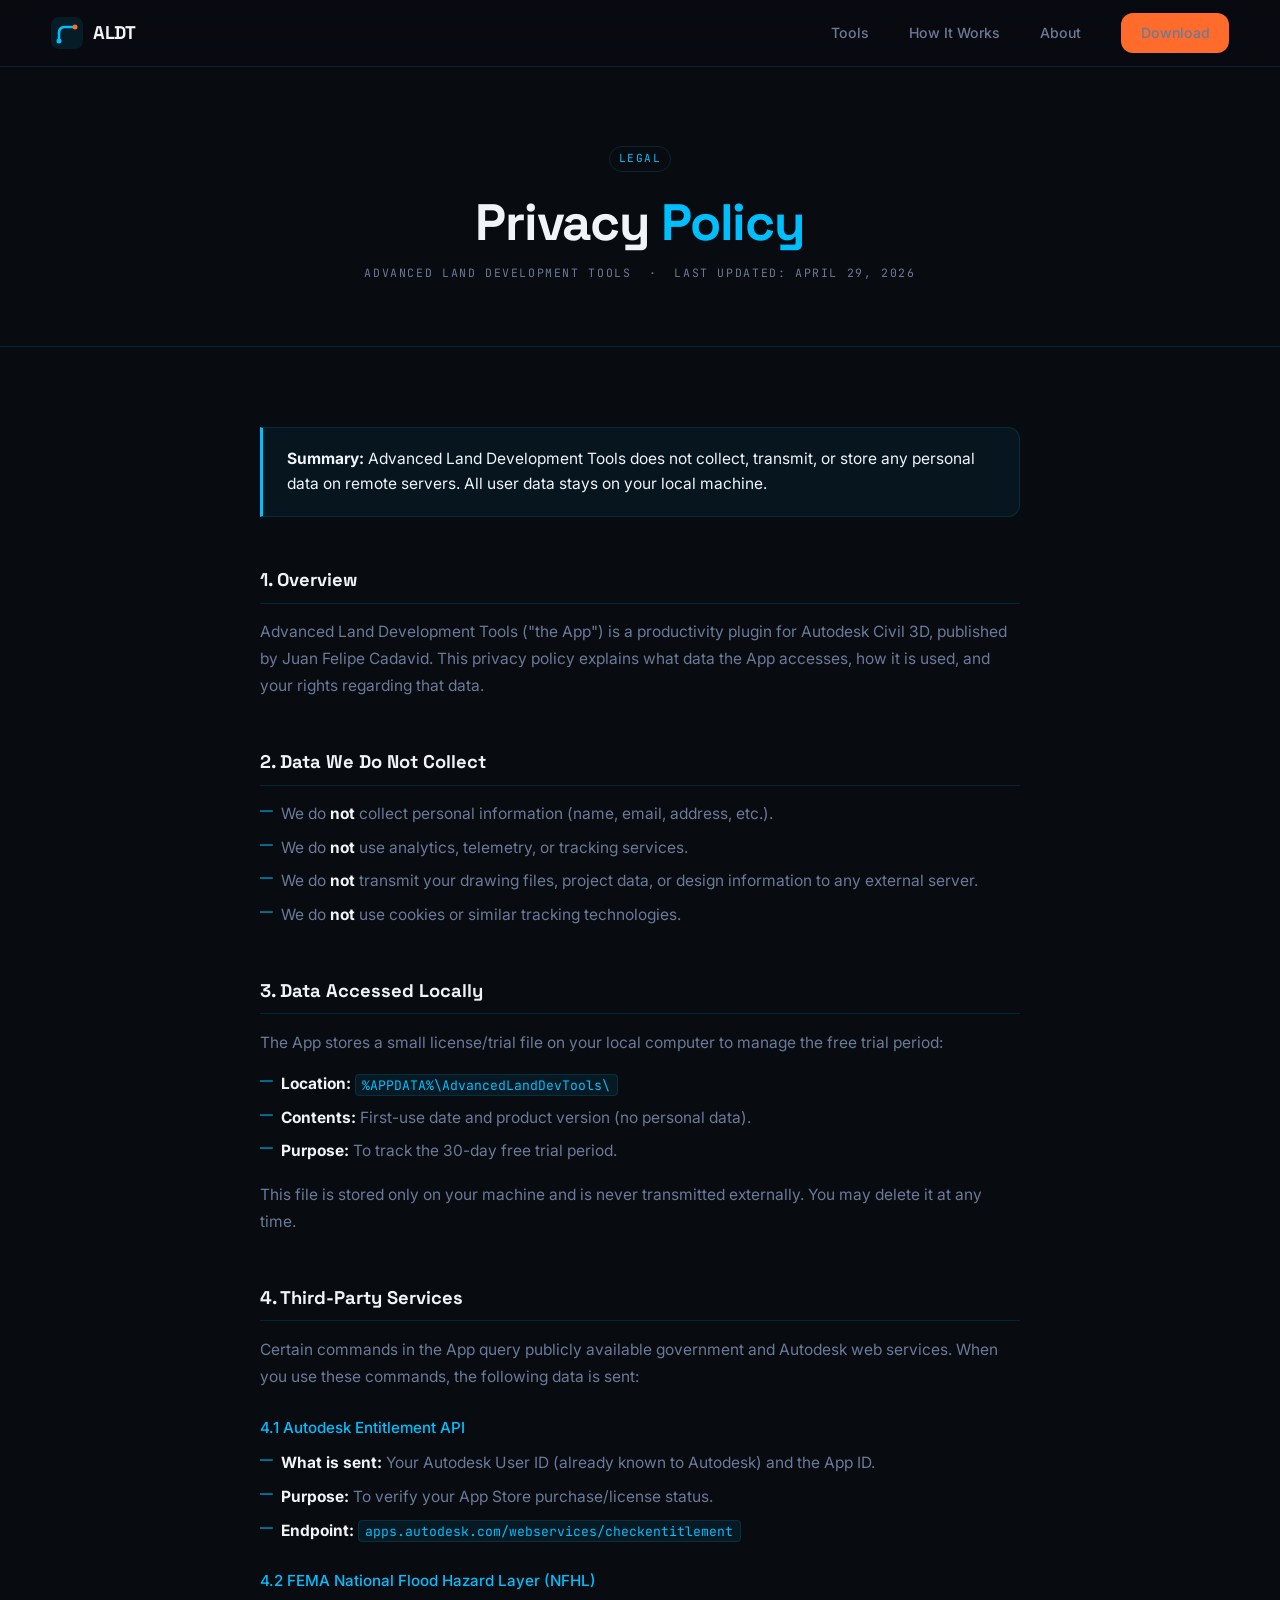
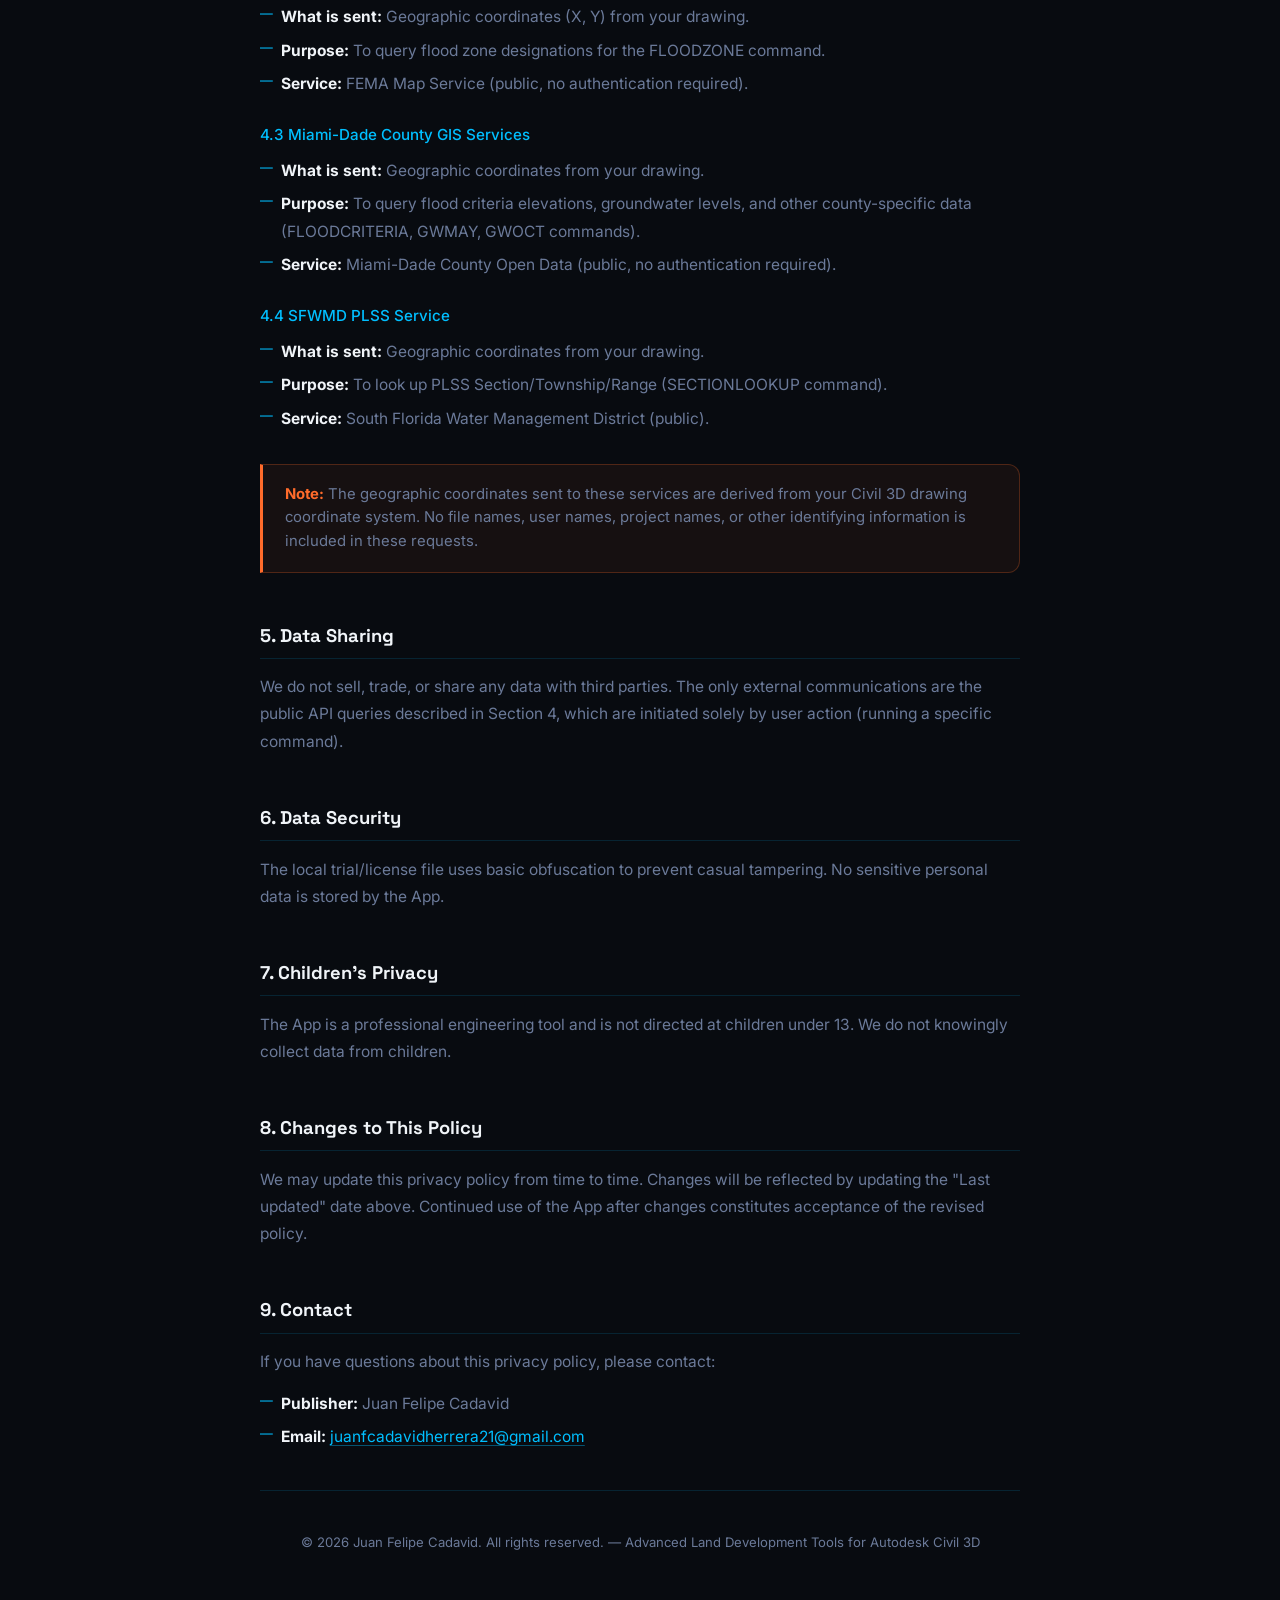
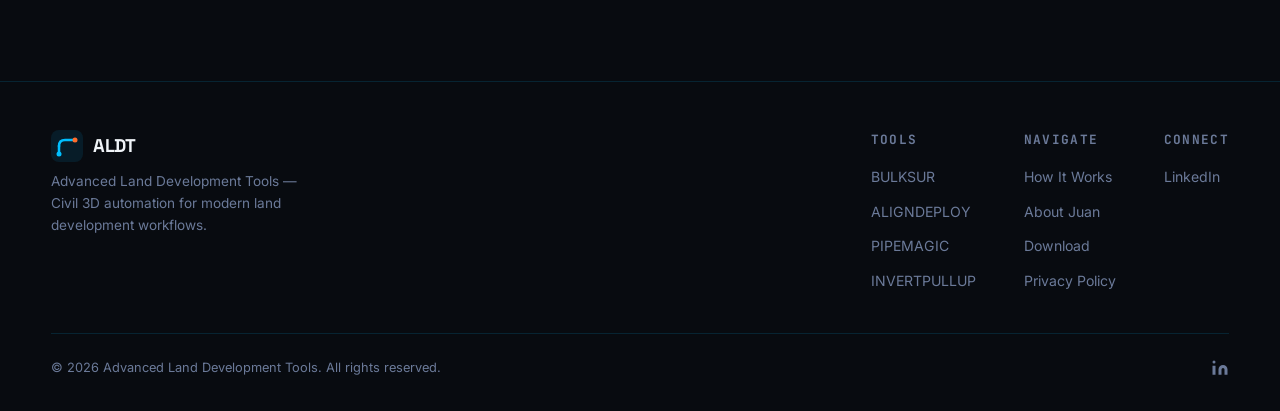
==== privacy.html @ 94cbd5d5 "Add Privacy Policy page (privacy.html) New dedicated page matching the site's dark design system: - " ====
<!DOCTYPE html>
<html lang="en">
<head>
  <meta charset="UTF-8" />
  <meta name="viewport" content="width=device-width, initial-scale=1.0" />
  <title>Privacy Policy — ALDT</title>
  <meta name="description" content="Privacy policy for Advanced Land Development Tools — a Civil 3D plugin by Juan Felipe Cadavid." />

  <!-- Fonts -->
  <link rel="preconnect" href="https://fonts.googleapis.com" />
  <link rel="preconnect" href="https://fonts.gstatic.com" crossorigin />
  <link href="https://fonts.googleapis.com/css2?family=Inter:wght@400;500&family=JetBrains+Mono:wght@400&family=Space+Grotesk:wght@400;700&display=swap" rel="stylesheet" />

  <!-- Shared styles -->
  <link rel="stylesheet" href="assets/css/style.css" />

  <style>
    /* ── Privacy page specific ── */
    .privacy-hero {
      padding: 9rem 0 4rem;
      text-align: center;
      background: var(--bg-primary);
      border-bottom: 1px solid var(--border);
    }

    .privacy-hero .tag { margin-bottom: 1.4rem; }

    .privacy-hero h1 {
      font-family: var(--font-display);
      font-size: clamp(2rem, 5vw, 3.2rem);
      font-weight: 700;
      letter-spacing: -0.025em;
      line-height: 1.1;
      margin-bottom: 0.8rem;
    }

    .privacy-hero h1 span { color: var(--accent); }

    .privacy-hero__meta {
      font-family: var(--font-mono);
      font-size: 0.72rem;
      letter-spacing: 0.14em;
      text-transform: uppercase;
      color: var(--text-muted);
      margin-top: 0.6rem;
    }

    /* Content area */
    .privacy-body {
      padding: 5rem 0 7rem;
      background: var(--bg-primary);
    }

    .privacy-content {
      max-width: 760px;
      margin: 0 auto;
    }

    /* Summary highlight box */
    .privacy-summary {
      background: rgba(0,191,255,0.06);
      border: 1px solid var(--border);
      border-left: 3px solid var(--accent);
      border-radius: 0 var(--radius) var(--radius) 0;
      padding: 1.2rem 1.5rem;
      margin-bottom: 3rem;
      font-size: 0.97rem;
      color: var(--text-primary);
    }

    .privacy-summary strong { color: var(--accent); }

    /* Section headings */
    .privacy-content h2 {
      font-family: var(--font-display);
      font-size: 1.15rem;
      font-weight: 700;
      color: var(--text-primary);
      margin-top: 3rem;
      margin-bottom: 0.9rem;
      padding-bottom: 0.5rem;
      border-bottom: 1px solid var(--border);
    }

    .privacy-content h3 {
      font-family: var(--font-body);
      font-size: 0.95rem;
      font-weight: 500;
      color: var(--accent);
      margin-top: 1.6rem;
      margin-bottom: 0.6rem;
    }

    .privacy-content p {
      color: var(--text-muted);
      font-size: 0.97rem;
      line-height: 1.75;
      margin-bottom: 0.9rem;
    }

    .privacy-content ul {
      list-style: none;
      padding: 0;
      margin-bottom: 1rem;
    }

    .privacy-content ul li {
      position: relative;
      padding-left: 1.3rem;
      color: var(--text-muted);
      font-size: 0.97rem;
      line-height: 1.75;
      margin-bottom: 0.4rem;
    }

    .privacy-content ul li::before {
      content: '—';
      position: absolute;
      left: 0;
      color: var(--accent);
      font-size: 0.8rem;
    }

    .privacy-content strong { color: var(--text-primary); }

    .privacy-content code {
      font-family: var(--font-mono);
      font-size: 0.82rem;
      background: rgba(0,191,255,0.08);
      border: 1px solid var(--border);
      color: var(--accent);
      padding: 0.12em 0.5em;
      border-radius: 4px;
    }

    .privacy-content a {
      color: var(--accent);
      text-decoration: underline;
      text-decoration-color: rgba(0,191,255,0.4);
      text-underline-offset: 3px;
    }

    .privacy-content a:hover {
      text-decoration-color: var(--accent);
    }

    /* Mid-page note box */
    .privacy-note {
      background: rgba(255,107,43,0.06);
      border: 1px solid var(--border-warm);
      border-left: 3px solid var(--accent-warm);
      border-radius: 0 var(--radius) var(--radius) 0;
      padding: 1.1rem 1.4rem;
      margin: 2rem 0;
      font-size: 0.93rem;
      color: var(--text-muted);
    }

    .privacy-note strong { color: var(--accent-warm); }

    /* Divider */
    .privacy-divider {
      border: none;
      border-top: 1px solid var(--border);
      margin: 2.5rem 0;
    }
  </style>
</head>
<body>

  <!-- ── Navigation (same as main site) ── -->
  <nav class="nav scrolled" aria-label="Main navigation">
    <div class="container nav__inner">
      <a href="index.html" class="nav__logo">
        <svg class="nav__logo-icon" viewBox="0 0 32 32" fill="none" xmlns="http://www.w3.org/2000/svg" aria-hidden="true">
          <rect width="32" height="32" rx="8" fill="rgba(0,191,255,0.1)"/>
          <path d="M8 24 L8 16 Q8 10 14 10 L24 10" stroke="#00BFFF" stroke-width="2.5" stroke-linecap="round" fill="none"/>
          <circle cx="8" cy="24" r="2.5" fill="#00BFFF"/>
          <circle cx="24" cy="10" r="2.5" fill="#FF6B2B"/>
          <circle cx="8" cy="16" r="1.5" fill="rgba(0,191,255,0.5)"/>
        </svg>
        ALDT
      </a>

      <ul class="nav__links" role="list">
        <li><a href="index.html#tools">Tools</a></li>
        <li><a href="index.html#workflow">How It Works</a></li>
        <li><a href="index.html#about">About</a></li>
        <li><a href="index.html#download" class="btn btn--warm nav__cta">Download</a></li>
      </ul>
    </div>
  </nav>

  <!-- ── Page Hero ── -->
  <div class="privacy-hero">
    <div class="container">
      <span class="tag">Legal</span>
      <h1>Privacy <span>Policy</span></h1>
      <p class="privacy-hero__meta">Advanced Land Development Tools &nbsp;·&nbsp; Last updated: April 29, 2026</p>
    </div>
  </div>

  <!-- ── Content ── -->
  <section class="privacy-body" aria-label="Privacy Policy">
    <div class="container">
      <div class="privacy-content">

        <div class="privacy-summary">
          <strong>Summary:</strong> Advanced Land Development Tools does not collect,
          transmit, or store any personal data on remote servers. All user data stays
          on your local machine.
        </div>

        <h2>1. Overview</h2>
        <p>
          Advanced Land Development Tools ("the App") is a productivity plugin for
          Autodesk Civil 3D, published by Juan Felipe Cadavid. This privacy policy
          explains what data the App accesses, how it is used, and your rights
          regarding that data.
        </p>

        <h2>2. Data We Do Not Collect</h2>
        <ul>
          <li>We do <strong>not</strong> collect personal information (name, email, address, etc.).</li>
          <li>We do <strong>not</strong> use analytics, telemetry, or tracking services.</li>
          <li>We do <strong>not</strong> transmit your drawing files, project data, or design
              information to any external server.</li>
          <li>We do <strong>not</strong> use cookies or similar tracking technologies.</li>
        </ul>

        <h2>3. Data Accessed Locally</h2>
        <p>
          The App stores a small license/trial file on your local computer to manage the
          free trial period:
        </p>
        <ul>
          <li><strong>Location:</strong> <code>%APPDATA%\AdvancedLandDevTools\</code></li>
          <li><strong>Contents:</strong> First-use date and product version (no personal data).</li>
          <li><strong>Purpose:</strong> To track the 30-day free trial period.</li>
        </ul>
        <p>
          This file is stored only on your machine and is never transmitted externally.
          You may delete it at any time.
        </p>

        <h2>4. Third-Party Services</h2>
        <p>
          Certain commands in the App query publicly available government and Autodesk
          web services. When you use these commands, the following data is sent:
        </p>

        <h3>4.1 Autodesk Entitlement API</h3>
        <ul>
          <li><strong>What is sent:</strong> Your Autodesk User ID (already known to Autodesk) and the App ID.</li>
          <li><strong>Purpose:</strong> To verify your App Store purchase/license status.</li>
          <li><strong>Endpoint:</strong> <code>apps.autodesk.com/webservices/checkentitlement</code></li>
        </ul>

        <h3>4.2 FEMA National Flood Hazard Layer (NFHL)</h3>
        <ul>
          <li><strong>What is sent:</strong> Geographic coordinates (X, Y) from your drawing.</li>
          <li><strong>Purpose:</strong> To query flood zone designations for the FLOODZONE command.</li>
          <li><strong>Service:</strong> FEMA Map Service (public, no authentication required).</li>
        </ul>

        <h3>4.3 Miami-Dade County GIS Services</h3>
        <ul>
          <li><strong>What is sent:</strong> Geographic coordinates from your drawing.</li>
          <li><strong>Purpose:</strong> To query flood criteria elevations, groundwater levels, and
              other county-specific data (FLOODCRITERIA, GWMAY, GWOCT commands).</li>
          <li><strong>Service:</strong> Miami-Dade County Open Data (public, no authentication required).</li>
        </ul>

        <h3>4.4 SFWMD PLSS Service</h3>
        <ul>
          <li><strong>What is sent:</strong> Geographic coordinates from your drawing.</li>
          <li><strong>Purpose:</strong> To look up PLSS Section/Township/Range (SECTIONLOOKUP command).</li>
          <li><strong>Service:</strong> South Florida Water Management District (public).</li>
        </ul>

        <div class="privacy-note">
          <strong>Note:</strong> The geographic coordinates sent to these services are derived
          from your Civil 3D drawing coordinate system. No file names, user names, project names,
          or other identifying information is included in these requests.
        </div>

        <h2>5. Data Sharing</h2>
        <p>
          We do not sell, trade, or share any data with third parties. The only external
          communications are the public API queries described in Section 4, which are initiated
          solely by user action (running a specific command).
        </p>

        <h2>6. Data Security</h2>
        <p>
          The local trial/license file uses basic obfuscation to prevent casual tampering.
          No sensitive personal data is stored by the App.
        </p>

        <h2>7. Children's Privacy</h2>
        <p>
          The App is a professional engineering tool and is not directed at children under 13.
          We do not knowingly collect data from children.
        </p>

        <h2>8. Changes to This Policy</h2>
        <p>
          We may update this privacy policy from time to time. Changes will be reflected by
          updating the "Last updated" date above. Continued use of the App after changes
          constitutes acceptance of the revised policy.
        </p>

        <h2>9. Contact</h2>
        <p>If you have questions about this privacy policy, please contact:</p>
        <ul>
          <li><strong>Publisher:</strong> Juan Felipe Cadavid</li>
          <li><strong>Email:</strong> <a href="mailto:juanfcadavidherrera21@gmail.com">juanfcadavidherrera21@gmail.com</a></li>
        </ul>

        <hr class="privacy-divider">
        <p style="font-size:0.82rem; text-align:center;">&copy; 2026 Juan Felipe Cadavid. All rights reserved. &mdash; Advanced Land Development Tools for Autodesk Civil 3D</p>

      </div>
    </div>
  </section>

  <!-- ── Footer (same as main site) ── -->
  <footer class="footer" aria-label="Footer">
    <div class="container">
      <div class="footer__inner">
        <div class="footer__brand">
          <a href="index.html" class="nav__logo">
            <svg class="nav__logo-icon" viewBox="0 0 32 32" fill="none" xmlns="http://www.w3.org/2000/svg" aria-hidden="true">
              <rect width="32" height="32" rx="8" fill="rgba(0,191,255,0.1)"/>
              <path d="M8 24 L8 16 Q8 10 14 10 L24 10" stroke="#00BFFF" stroke-width="2.5" stroke-linecap="round" fill="none"/>
              <circle cx="8" cy="24" r="2.5" fill="#00BFFF"/>
              <circle cx="24" cy="10" r="2.5" fill="#FF6B2B"/>
              <circle cx="8" cy="16" r="1.5" fill="rgba(0,191,255,0.5)"/>
            </svg>
            ALDT
          </a>
          <p>Advanced Land Development Tools — Civil 3D automation for modern land development workflows.</p>
        </div>

        <div class="footer__links">
          <div class="footer__col">
            <h4>Tools</h4>
            <ul>
              <li><a href="index.html#tools">BULKSUR</a></li>
              <li><a href="index.html#tools">ALIGNDEPLOY</a></li>
              <li><a href="index.html#tools">PIPEMAGIC</a></li>
              <li><a href="index.html#tools">INVERTPULLUP</a></li>
            </ul>
          </div>
          <div class="footer__col">
            <h4>Navigate</h4>
            <ul>
              <li><a href="index.html#workflow">How It Works</a></li>
              <li><a href="index.html#about">About Juan</a></li>
              <li><a href="index.html#download">Download</a></li>
              <li><a href="privacy.html">Privacy Policy</a></li>
            </ul>
          </div>
          <div class="footer__col">
            <h4>Connect</h4>
            <ul>
              <li>
                <a href="https://www.linkedin.com/in/juanfelipecadavidherrera" target="_blank" rel="noopener noreferrer">LinkedIn</a>
              </li>
            </ul>
          </div>
        </div>
      </div>

      <div class="footer__bottom">
        <p class="footer__copy">&copy; 2026 Advanced Land Development Tools. All rights reserved.</p>
        <div class="footer__social">
          <a href="https://www.linkedin.com/in/juanfelipecadavidherrera" target="_blank" rel="noopener noreferrer" aria-label="LinkedIn">
            <svg width="18" height="18" viewBox="0 0 24 24" fill="currentColor" aria-hidden="true"><path d="M16 8a6 6 0 0 1 6 6v7h-4v-7a2 2 0 0 0-2-2 2 2 0 0 0-2 2v7h-4v-7a6 6 0 0 1 6-6z"/><rect x="2" y="9" width="4" height="12"/><circle cx="4" cy="4" r="2"/></svg>
          </a>
        </div>
      </div>
    </div>
  </footer>

</body>
</html>
---- assets/css/style.css ----
/* ============================================================
   ALDT – Advanced Land Development Tools
   Style Sheet
   ============================================================ */

/* ── Custom Properties ─────────────────────────────────────── */
:root {
  --bg-primary:   #080B10;
  --bg-secondary: #0E1320;
  --bg-card:      #111827;
  --accent:       #00BFFF;
  --accent-glow:  rgba(0, 191, 255, 0.18);
  --accent-warm:  #FF6B2B;
  --text-primary: #F0F4F8;
  --text-muted:   #6B7A99;
  --border:       rgba(0, 191, 255, 0.14);
  --border-warm:  rgba(255, 107, 43, 0.25);

  --font-display: 'Space Grotesk', sans-serif;
  --font-body:    'Inter', sans-serif;
  --font-mono:    'JetBrains Mono', monospace;

  --radius:    12px;
  --radius-lg: 20px;
  --transition: 0.35s cubic-bezier(0.4, 0, 0.2, 1);
}

/* ── Reset & Base ───────────────────────────────────────────── */
*, *::before, *::after { box-sizing: border-box; margin: 0; padding: 0; }

html {
  scroll-behavior: auto; /* Lenis handles smooth scroll */
  font-size: 16px;
}

body {
  background: var(--bg-primary);
  color: var(--text-primary);
  font-family: var(--font-body);
  line-height: 1.6;
  overflow-x: hidden;
}

a { color: inherit; text-decoration: none; }
img, svg { display: block; max-width: 100%; }

/* ── Utility ────────────────────────────────────────────────── */
.container {
  width: min(1200px, 92vw);
  margin-inline: auto;
}

.tag {
  display: inline-block;
  font-family: var(--font-mono);
  font-size: 0.7rem;
  letter-spacing: 0.12em;
  text-transform: uppercase;
  color: var(--accent);
  border: 1px solid var(--border);
  padding: 0.3em 0.8em;
  border-radius: 100px;
  margin-bottom: 1.2rem;
}

.tag--warm {
  color: var(--accent-warm);
  border-color: var(--border-warm);
}

.section-label {
  font-family: var(--font-mono);
  font-size: 0.72rem;
  letter-spacing: 0.18em;
  text-transform: uppercase;
  color: var(--text-muted);
  margin-bottom: 0.8rem;
}

/* ── Buttons ────────────────────────────────────────────────── */
.btn {
  display: inline-flex;
  align-items: center;
  gap: 0.5rem;
  padding: 0.75rem 1.6rem;
  border-radius: var(--radius);
  font-family: var(--font-body);
  font-size: 0.92rem;
  font-weight: 500;
  cursor: pointer;
  border: none;
  transition: var(--transition);
}

.btn--primary {
  background: var(--accent);
  color: var(--bg-primary);
}
.btn--primary:hover {
  background: #29ccff;
  transform: translateY(-2px);
  box-shadow: 0 8px 32px rgba(0,191,255,0.35);
}

.btn--outline {
  background: transparent;
  color: var(--text-primary);
  border: 1px solid var(--border);
}
.btn--outline:hover {
  border-color: var(--accent);
  color: var(--accent);
  transform: translateY(-2px);
}

.btn--warm {
  background: var(--accent-warm);
  color: #fff;
}
.btn--warm:hover {
  background: #ff824a;
  transform: translateY(-2px);
  box-shadow: 0 8px 32px rgba(255,107,43,0.35);
}

/* ── Pipe Assembly Intro ────────────────────────────────────── */
.pipe-intro {
  position: relative;
  width: 100%;
  height: 100vh;
  min-height: 500px;
  display: flex;
  align-items: center;
  justify-content: center;
  background: var(--bg-primary);
  overflow: hidden;
  z-index: 200; /* above fixed nav during pin */
}

.pipe-intro__svg {
  width: 100%;
  height: 100%;
  max-width: 1000px;
  overflow: visible;
}

/* Wires hidden by default, shown via JS */
#pa-wires {
  opacity: 0;
}

/* Text overlay */
.pipe-intro__text {
  position: absolute;
  bottom: 14%;
  left: 50%;
  transform: translateX(-50%);
  text-align: center;
  opacity: 0;
  pointer-events: none;
  white-space: nowrap;
}

.pipe-intro__eyebrow {
  display: block;
  font-family: var(--font-mono);
  font-size: 0.72rem;
  letter-spacing: 0.22em;
  text-transform: uppercase;
  color: var(--accent);
  margin-bottom: 0.55rem;
}

.pipe-intro__tagline {
  font-family: var(--font-display);
  font-size: clamp(1.1rem, 2.8vw, 1.9rem);
  font-weight: 700;
  color: var(--text-primary);
  letter-spacing: -0.01em;
}

/* Scroll hint */
.pipe-intro__hint {
  position: absolute;
  bottom: 2.2rem;
  left: 50%;
  transform: translateX(-50%);
  display: flex;
  flex-direction: column;
  align-items: center;
  gap: 0.55rem;
  font-family: var(--font-mono);
  font-size: 0.68rem;
  letter-spacing: 0.16em;
  text-transform: uppercase;
  color: var(--text-muted);
  transition: opacity 0.4s;
}

@media (max-width: 680px) {
  .pipe-intro__tagline {
    font-size: 1rem;
  }
}

/* ── Navigation ─────────────────────────────────────────────── */
.nav {
  position: fixed;
  top: 0;
  left: 0;
  right: 0;
  z-index: 100;
  padding: 1.4rem 0;
  transition: var(--transition);
}

.nav.scrolled {
  padding: 0.8rem 0;
  background: rgba(8, 11, 16, 0.88);
  backdrop-filter: blur(16px);
  border-bottom: 1px solid var(--border);
}

.nav__inner {
  display: flex;
  align-items: center;
  justify-content: space-between;
}

.nav__logo {
  display: flex;
  align-items: center;
  gap: 0.6rem;
  font-family: var(--font-display);
  font-weight: 700;
  font-size: 1.15rem;
  letter-spacing: -0.01em;
}

.nav__logo-icon {
  width: 32px;
  height: 32px;
}

.nav__links {
  display: flex;
  align-items: center;
  gap: 2.5rem;
  list-style: none;
}

.nav__links a {
  font-size: 0.88rem;
  font-weight: 500;
  color: var(--text-muted);
  transition: color 0.2s;
}
.nav__links a:hover { color: var(--text-primary); }

.nav__cta { font-size: 0.85rem; padding: 0.55rem 1.2rem; }

/* ── Hero ───────────────────────────────────────────────────── */
.hero {
  position: relative;
  min-height: 100vh;
  display: flex;
  align-items: center;
  overflow: hidden;
  padding: 7rem 0 4rem;
}

.hero__bg {
  position: absolute;
  inset: 0;
  pointer-events: none;
  z-index: 0;
}

#hero-pipes {
  width: 100%;
  height: 100%;
  opacity: 0.18;
}

.hero__glow {
  position: absolute;
  width: 600px;
  height: 600px;
  border-radius: 50%;
  background: radial-gradient(circle, rgba(0,191,255,0.12) 0%, transparent 70%);
  top: 50%;
  left: 50%;
  transform: translate(-50%, -50%);
  pointer-events: none;
}

.hero__content {
  position: relative;
  z-index: 1;
  max-width: 780px;
}

.hero__eyebrow {
  display: flex;
  align-items: center;
  gap: 0.75rem;
  margin-bottom: 1.8rem;
}

.hero__eyebrow-dot {
  width: 8px;
  height: 8px;
  border-radius: 50%;
  background: var(--accent);
  animation: pulse-dot 2s ease-in-out infinite;
}

@keyframes pulse-dot {
  0%, 100% { box-shadow: 0 0 0 0 rgba(0,191,255,0.6); }
  50%       { box-shadow: 0 0 0 8px rgba(0,191,255,0); }
}

.hero__eyebrow-text {
  font-family: var(--font-mono);
  font-size: 0.78rem;
  letter-spacing: 0.15em;
  text-transform: uppercase;
  color: var(--accent);
}

.hero__title {
  font-family: var(--font-display);
  font-size: clamp(3rem, 7vw, 5.5rem);
  font-weight: 700;
  line-height: 1.05;
  letter-spacing: -0.03em;
  margin-bottom: 1.6rem;
}

.hero__title .line--accent { color: var(--accent); }
.hero__title .line--warm   { color: var(--accent-warm); }

.hero__subtitle {
  font-size: 1.1rem;
  color: var(--text-muted);
  max-width: 560px;
  line-height: 1.7;
  margin-bottom: 2.8rem;
}

.hero__actions {
  display: flex;
  align-items: center;
  gap: 1rem;
  flex-wrap: wrap;
}

.hero__scroll-hint {
  position: absolute;
  bottom: 2.5rem;
  left: 50%;
  transform: translateX(-50%);
  display: flex;
  flex-direction: column;
  align-items: center;
  gap: 0.5rem;
  color: var(--text-muted);
  font-size: 0.72rem;
  font-family: var(--font-mono);
  letter-spacing: 0.1em;
  text-transform: uppercase;
  z-index: 1;
}

.hero__scroll-arrow {
  animation: bounce 1.8s ease-in-out infinite;
}

@keyframes bounce {
  0%, 100% { transform: translateY(0); }
  50%       { transform: translateY(6px); }
}

/* ── Tools Section ──────────────────────────────────────────── */
.tools {
  padding: 6rem 0;
  background: var(--bg-secondary);
  overflow: hidden;
}

.tools__header {
  margin-bottom: 4rem;
}

.tools__header h2 {
  font-family: var(--font-display);
  font-size: clamp(2rem, 4vw, 3rem);
  font-weight: 700;
  letter-spacing: -0.02em;
  line-height: 1.15;
}

.tools__header h2 span { color: var(--accent); }

.tools__header p {
  color: var(--text-muted);
  max-width: 520px;
  margin-top: 0.8rem;
  font-size: 1rem;
}

.tools__grid {
  display: grid;
  grid-template-columns: repeat(auto-fit, minmax(260px, 1fr));
  gap: 1.5rem;
}

.tool-card {
  background: var(--bg-card);
  border: 1px solid var(--border);
  border-radius: var(--radius-lg);
  padding: 2rem;
  transition: var(--transition);
  position: relative;
  overflow: hidden;
}

.tool-card::before {
  content: '';
  position: absolute;
  inset: 0;
  border-radius: var(--radius-lg);
  background: linear-gradient(135deg, var(--accent-glow) 0%, transparent 60%);
  opacity: 0;
  transition: opacity 0.4s;
}

.tool-card:hover {
  border-color: var(--accent);
  transform: translateY(-4px);
  box-shadow: 0 20px 60px rgba(0,191,255,0.1);
}

.tool-card:hover::before { opacity: 1; }

.tool-card__icon {
  width: 64px;
  height: 64px;
  border: 1px solid var(--border);
  border-radius: var(--radius);
  display: flex;
  align-items: center;
  justify-content: center;
  margin-bottom: 1.5rem;
  background: rgba(0,191,255,0.04);
  position: relative;
}

.tool-card__command {
  font-family: var(--font-mono);
  font-size: 0.72rem;
  color: var(--accent);
  letter-spacing: 0.08em;
  margin-bottom: 0.5rem;
  position: relative;
}

.tool-card__name {
  font-family: var(--font-display);
  font-size: 1.25rem;
  font-weight: 700;
  margin-bottom: 0.75rem;
  position: relative;
}

.tool-card__desc {
  color: var(--text-muted);
  font-size: 0.9rem;
  line-height: 1.65;
  position: relative;
}

/* ── Workflow Section ───────────────────────────────────────── */
.workflow {
  padding: 7rem 0;
  background: var(--bg-primary);
}

.workflow__header {
  text-align: center;
  margin-bottom: 5rem;
}

.workflow__header h2 {
  font-family: var(--font-display);
  font-size: clamp(1.8rem, 3.5vw, 2.8rem);
  font-weight: 700;
  letter-spacing: -0.02em;
  margin-bottom: 0.8rem;
}

.workflow__header p {
  color: var(--text-muted);
  max-width: 480px;
  margin-inline: auto;
}

.workflow__steps {
  display: grid;
  grid-template-columns: 1fr auto 1fr auto 1fr;
  align-items: start;
  gap: 0;
}

.workflow__connector {
  display: flex;
  align-items: center;
  justify-content: center;
  padding-top: 2.8rem;
}

.workflow__connector svg {
  color: var(--border);
}

.workflow__step {
  text-align: center;
  padding: 0 1rem;
}

.workflow__step-num {
  font-family: var(--font-mono);
  font-size: 0.72rem;
  color: var(--accent);
  letter-spacing: 0.15em;
  margin-bottom: 1.2rem;
}

.workflow__step-icon {
  width: 72px;
  height: 72px;
  border: 1px solid var(--border);
  border-radius: var(--radius-lg);
  display: flex;
  align-items: center;
  justify-content: center;
  margin: 0 auto 1.2rem;
  background: var(--bg-card);
}

.workflow__step h3 {
  font-family: var(--font-display);
  font-size: 1.05rem;
  font-weight: 700;
  margin-bottom: 0.5rem;
}

.workflow__step p {
  color: var(--text-muted);
  font-size: 0.88rem;
  line-height: 1.6;
}

/* ── Stats ──────────────────────────────────────────────────── */
.stats {
  padding: 5rem 0;
  background: var(--bg-secondary);
  border-top: 1px solid var(--border);
  border-bottom: 1px solid var(--border);
}

.stats__grid {
  display: grid;
  grid-template-columns: repeat(3, 1fr);
  gap: 2rem;
  text-align: center;
}

.stat__value {
  font-family: var(--font-display);
  font-size: clamp(2.5rem, 5vw, 4rem);
  font-weight: 700;
  color: var(--accent);
  line-height: 1;
  margin-bottom: 0.5rem;
  letter-spacing: -0.03em;
}

.stat__label {
  color: var(--text-muted);
  font-size: 0.9rem;
  font-family: var(--font-mono);
  letter-spacing: 0.06em;
}

.stat__suffix {
  /* inherits all .stat__value styles (font, size, color) automatically */
}

/* ── Pricing ─────────────────────────────────────────────────── */
.pricing {
  padding: 7rem 0;
  background: var(--bg-secondary);
  border-top: 1px solid var(--border);
  text-align: center;
}

.pricing h2 {
  margin-bottom: 3.5rem;
}

.pricing__grid {
  display: flex;
  gap: 2rem;
  justify-content: center;
  align-items: stretch;
  flex-wrap: wrap;
}

.pricing__card {
  position: relative;
  background: var(--bg-card);
  border: 1px solid var(--border);
  border-radius: var(--radius-lg);
  padding: 2.8rem 3rem 2.4rem;
  width: 300px;
  display: flex;
  flex-direction: column;
  align-items: center;
  gap: 0.5rem;
  transition: var(--transition);
}

.pricing__card:hover {
  transform: translateY(-4px);
  box-shadow: 0 12px 48px rgba(0,191,255,0.1);
}

.pricing__card--featured {
  border-color: var(--accent);
  box-shadow: 0 0 60px rgba(0,191,255,0.12),
              inset 0 1px 0 rgba(255,255,255,0.04);
}

.pricing__card--featured:hover {
  box-shadow: 0 12px 64px rgba(0,191,255,0.22),
              inset 0 1px 0 rgba(255,255,255,0.04);
}

.pricing__badge {
  position: absolute;
  top: -0.85rem;
  left: 50%;
  transform: translateX(-50%);
  background: var(--accent);
  color: var(--bg-primary);
  font-family: var(--font-mono);
  font-size: 0.62rem;
  font-weight: 700;
  letter-spacing: 0.1em;
  text-transform: uppercase;
  padding: 0.28em 1.1em;
  border-radius: 100px;
  white-space: nowrap;
}

.pricing__period {
  font-family: var(--font-mono);
  font-size: 0.72rem;
  letter-spacing: 0.18em;
  text-transform: uppercase;
  color: var(--text-muted);
  margin-top: 0.6rem;
}

.pricing__amount {
  display: flex;
  align-items: baseline;
  gap: 0.1rem;
  margin: 0.5rem 0 0.2rem;
}

.pricing__currency {
  font-family: var(--font-display);
  font-size: 1.3rem;
  font-weight: 700;
  color: var(--accent);
  align-self: flex-start;
  margin-top: 0.5em;
}

.pricing__number {
  font-family: var(--font-display);
  font-size: clamp(2.8rem, 5vw, 3.5rem);
  font-weight: 700;
  letter-spacing: -0.04em;
  line-height: 1;
  color: var(--text-primary);
}

.pricing__card--featured .pricing__number {
  color: var(--accent);
}

.pricing__unit {
  font-family: var(--font-mono);
  font-size: 0.95rem;
  color: var(--text-muted);
  align-self: flex-end;
  padding-bottom: 0.35em;
}

.pricing__billed {
  font-size: 0.8rem;
  color: var(--text-muted);
  margin-bottom: 0.8rem;
}

.pricing__cta {
  width: 100%;
  justify-content: center;
  margin-top: auto;
}

/* ── About ──────────────────────────────────────────────────── */
.about {
  padding: 7rem 0;
  background: var(--bg-primary);
}

.about__inner {
  display: grid;
  grid-template-columns: 1fr 1fr;
  gap: 5rem;
  align-items: center;
}

.about__content h2 {
  font-family: var(--font-display);
  font-size: clamp(1.8rem, 3.5vw, 2.8rem);
  font-weight: 700;
  letter-spacing: -0.02em;
  line-height: 1.2;
  margin-bottom: 1.5rem;
}

.about__content h2 span { color: var(--accent); }

.about__content p {
  color: var(--text-muted);
  font-size: 1rem;
  line-height: 1.75;
  margin-bottom: 1.2rem;
}

.about__links {
  display: flex;
  align-items: center;
  gap: 1rem;
  margin-top: 2rem;
  flex-wrap: wrap;
}

.about__visual {
  position: relative;
}

.about__diagram {
  width: 100%;
  max-width: 460px;
  margin-left: auto;
}

/* ── Download CTA ───────────────────────────────────────────── */
.download {
  padding: 7rem 0;
  background: var(--bg-secondary);
  position: relative;
  overflow: hidden;
  text-align: center;
}

.download__glow {
  position: absolute;
  width: 700px;
  height: 400px;
  border-radius: 50%;
  background: radial-gradient(ellipse, rgba(0,191,255,0.08) 0%, transparent 70%);
  top: 50%;
  left: 50%;
  transform: translate(-50%, -50%);
  pointer-events: none;
}

.download__content {
  position: relative;
  z-index: 1;
  max-width: 680px;
  margin-inline: auto;
}

.download__content h2 {
  font-family: var(--font-display);
  font-size: clamp(2rem, 4.5vw, 3.5rem);
  font-weight: 700;
  letter-spacing: -0.03em;
  line-height: 1.1;
  margin-bottom: 1.2rem;
}

.download__content h2 span { color: var(--accent); }

.download__content p {
  color: var(--text-muted);
  font-size: 1.05rem;
  margin-bottom: 2.5rem;
  line-height: 1.7;
}

.download__actions {
  display: flex;
  justify-content: center;
  gap: 1rem;
  flex-wrap: wrap;
  margin-bottom: 3rem;
}

.download__reqs {
  display: flex;
  justify-content: center;
  gap: 1.5rem;
  flex-wrap: wrap;
}

.req-pill {
  display: flex;
  align-items: center;
  gap: 0.45rem;
  font-family: var(--font-mono);
  font-size: 0.72rem;
  letter-spacing: 0.06em;
  color: var(--text-muted);
  border: 1px solid var(--border);
  padding: 0.4em 0.9em;
  border-radius: 100px;
}

.req-pill svg { color: var(--accent); flex-shrink: 0; }

/* ── Footer ─────────────────────────────────────────────────── */
.footer {
  background: var(--bg-primary);
  border-top: 1px solid var(--border);
  padding: 3rem 0 2rem;
}

.footer__inner {
  display: flex;
  justify-content: space-between;
  align-items: flex-start;
  gap: 2rem;
  flex-wrap: wrap;
  margin-bottom: 2.5rem;
}

.footer__brand .nav__logo { margin-bottom: 0.6rem; }

.footer__brand p {
  color: var(--text-muted);
  font-size: 0.85rem;
  max-width: 260px;
  line-height: 1.6;
}

.footer__links {
  display: flex;
  gap: 3rem;
  flex-wrap: wrap;
}

.footer__col h4 {
  font-size: 0.8rem;
  font-family: var(--font-mono);
  letter-spacing: 0.1em;
  text-transform: uppercase;
  color: var(--text-muted);
  margin-bottom: 0.9rem;
}

.footer__col ul {
  list-style: none;
  display: flex;
  flex-direction: column;
  gap: 0.55rem;
}

.footer__col a {
  font-size: 0.88rem;
  color: var(--text-muted);
  transition: color 0.2s;
}
.footer__col a:hover { color: var(--text-primary); }

.footer__bottom {
  border-top: 1px solid var(--border);
  padding-top: 1.5rem;
  display: flex;
  justify-content: space-between;
  align-items: center;
  flex-wrap: wrap;
  gap: 0.8rem;
}

.footer__copy {
  color: var(--text-muted);
  font-size: 0.8rem;
}

.footer__social {
  display: flex;
  align-items: center;
  gap: 1rem;
}

.footer__social a {
  color: var(--text-muted);
  transition: color 0.2s;
  display: flex;
  align-items: center;
}
.footer__social a:hover { color: var(--accent); }

/* ── Carousel ───────────────────────────────────────────────── */
.carousel {
  position: relative;
  margin-top: 3rem;
  padding-bottom: 1rem;
}

.carousel__track {
  position: relative;
  /* height is set by JS to the tallest slide — never changes on transition */
}

.carousel__slide {
  position: absolute;
  top: 0;
  left: 0;
  width: 100%;
  opacity: 0;
  pointer-events: none;
  transition: opacity 0.55s cubic-bezier(0.4, 0, 0.2, 1),
              transform 0.55s cubic-bezier(0.4, 0, 0.2, 1);
  transform: translateX(48px);
}

.carousel__slide.active {
  opacity: 1;
  pointer-events: auto;
  transform: translateX(0);
  z-index: 1;
}

.carousel__slide.exit-left {
  transform: translateX(-48px);
  opacity: 0;
  pointer-events: none;
}

.carousel__card {
  display: grid;
  grid-template-columns: auto 1fr;
  gap: 4rem;
  align-items: center;
  padding: 3rem 0 2rem;
}

.carousel__card-visual {
  display: flex;
  flex-direction: column;
  align-items: center;
  gap: 1.2rem;
}

.carousel__card-badge {
  font-family: var(--font-mono);
  font-size: 0.75rem;
  letter-spacing: 0.1em;
  color: var(--accent);
  border: 1px solid var(--border);
  padding: 0.35em 1em;
  border-radius: 100px;
  background: rgba(0,191,255,0.06);
}

.carousel__card-icon {
  width: 160px;
  height: 160px;
  border: 1px solid var(--border);
  border-radius: var(--radius-lg);
  display: flex;
  align-items: center;
  justify-content: center;
  background: var(--bg-card);
  box-shadow: 0 0 50px rgba(0,191,255,0.1), inset 0 1px 0 rgba(255,255,255,0.04);
  transition: box-shadow 0.4s;
}

.carousel__slide.active .carousel__card-icon {
  box-shadow: 0 0 70px rgba(0,191,255,0.18), inset 0 1px 0 rgba(255,255,255,0.04);
}

.carousel__card-title {
  font-family: var(--font-display);
  font-size: clamp(1.7rem, 3vw, 2.4rem);
  font-weight: 700;
  letter-spacing: -0.025em;
  line-height: 1.1;
  margin-bottom: 1rem;
}

.carousel__card-desc {
  color: var(--text-muted);
  font-size: 1.05rem;
  line-height: 1.72;
  max-width: 540px;
  margin-bottom: 1.5rem;
}

.carousel__card-features {
  list-style: none;
  display: flex;
  flex-direction: column;
  gap: 0.65rem;
}

.carousel__card-features li {
  display: flex;
  align-items: center;
  gap: 0.7rem;
  color: var(--text-muted);
  font-size: 0.9rem;
  line-height: 1.5;
}

.carousel__card-features li::before {
  content: '';
  flex-shrink: 0;
  width: 6px;
  height: 6px;
  border-radius: 50%;
  background: var(--accent);
}

/* Prev / Next buttons */
.carousel__btn {
  position: absolute;
  top: calc(50% - 40px); /* offset above nav row */
  transform: translateY(-50%);
  z-index: 10;
  width: 46px;
  height: 46px;
  border-radius: 50%;
  background: var(--bg-card);
  border: 1px solid var(--border);
  color: var(--text-primary);
  cursor: pointer;
  display: flex;
  align-items: center;
  justify-content: center;
  transition: var(--transition);
  flex-shrink: 0;
}

.carousel__btn:hover {
  border-color: var(--accent);
  color: var(--accent);
  box-shadow: 0 0 20px rgba(0,191,255,0.2);
  transform: translateY(calc(-50% - 2px));
}

.carousel__btn--prev { left: 1rem; }
.carousel__btn--next { right: 1rem; }

/* Dots + timer row */
.carousel__nav {
  display: flex;
  align-items: center;
  gap: 1.5rem;
  padding: 1.5rem 0 0.5rem;
  flex-wrap: wrap;
}

.carousel__dots {
  display: flex;
  gap: 0.5rem;
}

.carousel__dot {
  width: 8px;
  height: 8px;
  border-radius: 50%;
  background: var(--text-muted);
  border: none;
  cursor: pointer;
  transition: all 0.3s cubic-bezier(0.4, 0, 0.2, 1);
  padding: 0;
  opacity: 0.5;
}

.carousel__dot.active {
  width: 28px;
  border-radius: 4px;
  background: var(--accent);
  opacity: 1;
  box-shadow: 0 0 12px rgba(0,191,255,0.5);
}

.carousel__timer {
  flex: 1;
  max-width: 180px;
  height: 2px;
  background: var(--border);
  border-radius: 1px;
  overflow: hidden;
}

.carousel__timer-bar {
  height: 100%;
  width: 0%;
  background: var(--accent);
  border-radius: 1px;
}

.carousel__hint {
  font-family: var(--font-mono);
  font-size: 0.68rem;
  letter-spacing: 0.1em;
  color: var(--text-muted);
  margin-left: auto;
  white-space: nowrap;
}

/* Autodesk App Store button */
.btn--autodesk {
  background: #1a1a2e;
  color: #fff;
  border: 1px solid rgba(255,255,255,0.15);
  font-weight: 600;
  font-size: 0.95rem;
  padding: 0.85rem 1.8rem;
  gap: 0.6rem;
  transition: var(--transition);
}

.btn--autodesk:hover {
  background: #222240;
  border-color: var(--accent);
  transform: translateY(-2px);
  box-shadow: 0 8px 32px rgba(0,191,255,0.2);
}

/* Responsive carousel */
@media (max-width: 820px) {
  .carousel__card {
    grid-template-columns: 1fr;
    gap: 2rem;
    text-align: center;
  }

  .carousel__card-visual {
    flex-direction: row;
    justify-content: center;
    gap: 1.5rem;
  }

  .carousel__card-icon {
    width: 100px;
    height: 100px;
  }

  .carousel__card-features {
    text-align: left;
    max-width: 400px;
    margin: 0 auto;
  }

  /*
   * Snap buttons to the icon row, not the full-track vertical centre.
   * At row layout: icon centre = card padding-top (3rem) + half icon height (50px).
   * transform: translateY(-50%) centres the button on that point.
   */
  .carousel__btn {
    top: calc(3rem + 50px);
  }
  .carousel__btn--prev { left: 0.3rem; }
  .carousel__btn--next { right: 0.3rem; }

  /* track height is managed by JS */

  .carousel__hint { display: none; }
}

@media (max-width: 500px) {
  /*
   * Column layout: badge stacks above the icon.
   * Icon centre ≈ padding-top (3rem) + badge (~1.8rem) + gap (1.2rem) + half icon (50px).
   */
  .carousel__btn {
    top: calc(3rem + 1.8rem + 1.2rem + 50px);
  }
  .carousel__card-visual { flex-direction: column; align-items: center; }
}

/* ── Reveal Animations ──────────────────────────────────────── */
.reveal { opacity: 0; transform: translateY(50px); }
.reveal.is-visible { opacity: 1; transform: translateY(0); }

/* ── Responsive ─────────────────────────────────────────────── */
@media (max-width: 900px) {
  .workflow__steps {
    grid-template-columns: 1fr;
    gap: 2rem;
  }
  .workflow__connector { display: none; }

  .about__inner {
    grid-template-columns: 1fr;
    gap: 3rem;
  }
  .about__diagram { margin: 0 auto; }

  .stats__grid {
    grid-template-columns: repeat(3, 1fr);
    gap: 1rem;
  }
}

@media (max-width: 680px) {
  .nav__links { display: none; }

  .stats__grid {
    grid-template-columns: 1fr;
    gap: 2.5rem;
  }

  .footer__inner { flex-direction: column; }
  .footer__links { gap: 2rem; }

  .hero__title { font-size: clamp(2.2rem, 11vw, 3.5rem); }
}

/* ── Scrollbar ──────────────────────────────────────────────── */
::-webkit-scrollbar { width: 6px; }
::-webkit-scrollbar-track { background: var(--bg-primary); }
::-webkit-scrollbar-thumb { background: var(--border); border-radius: 3px; }
::-webkit-scrollbar-thumb:hover { background: var(--accent); }

/* ── Selection ──────────────────────────────────────────────── */
::selection { background: rgba(0,191,255,0.25); color: var(--text-primary); }
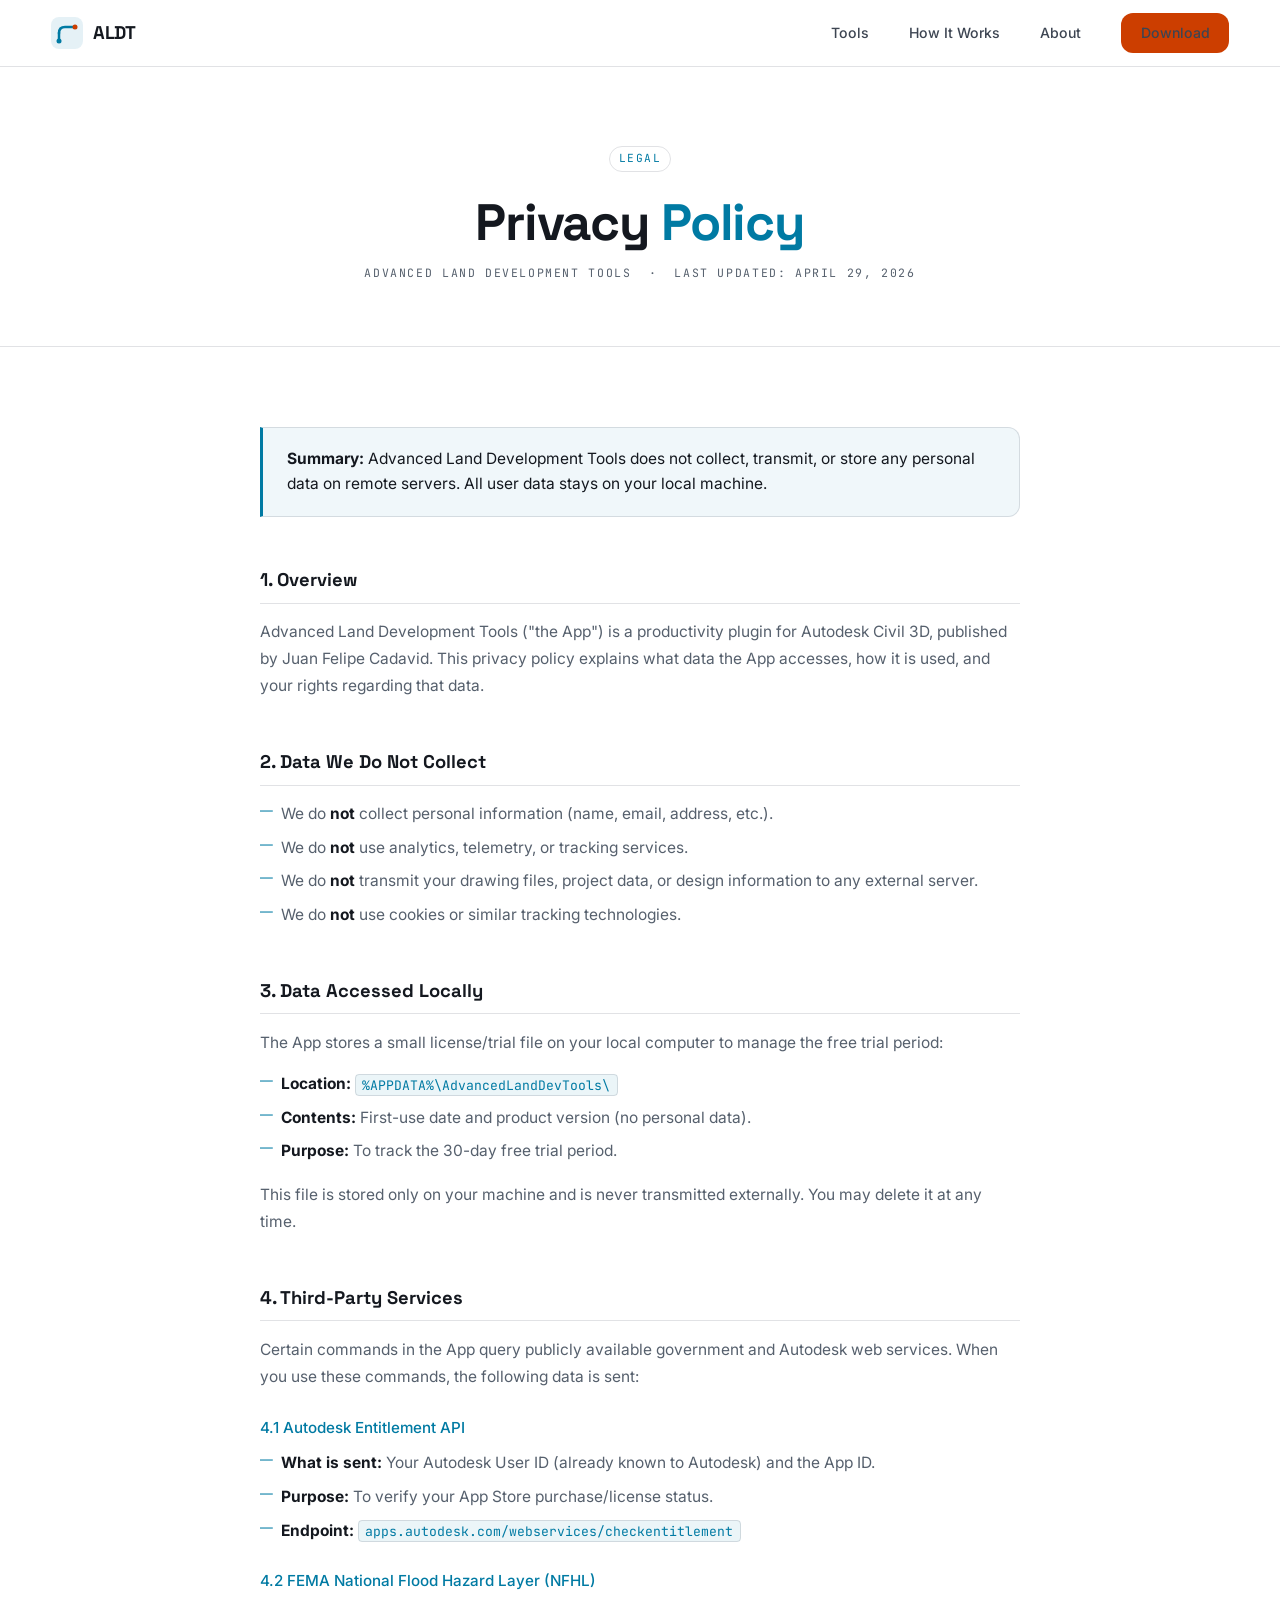
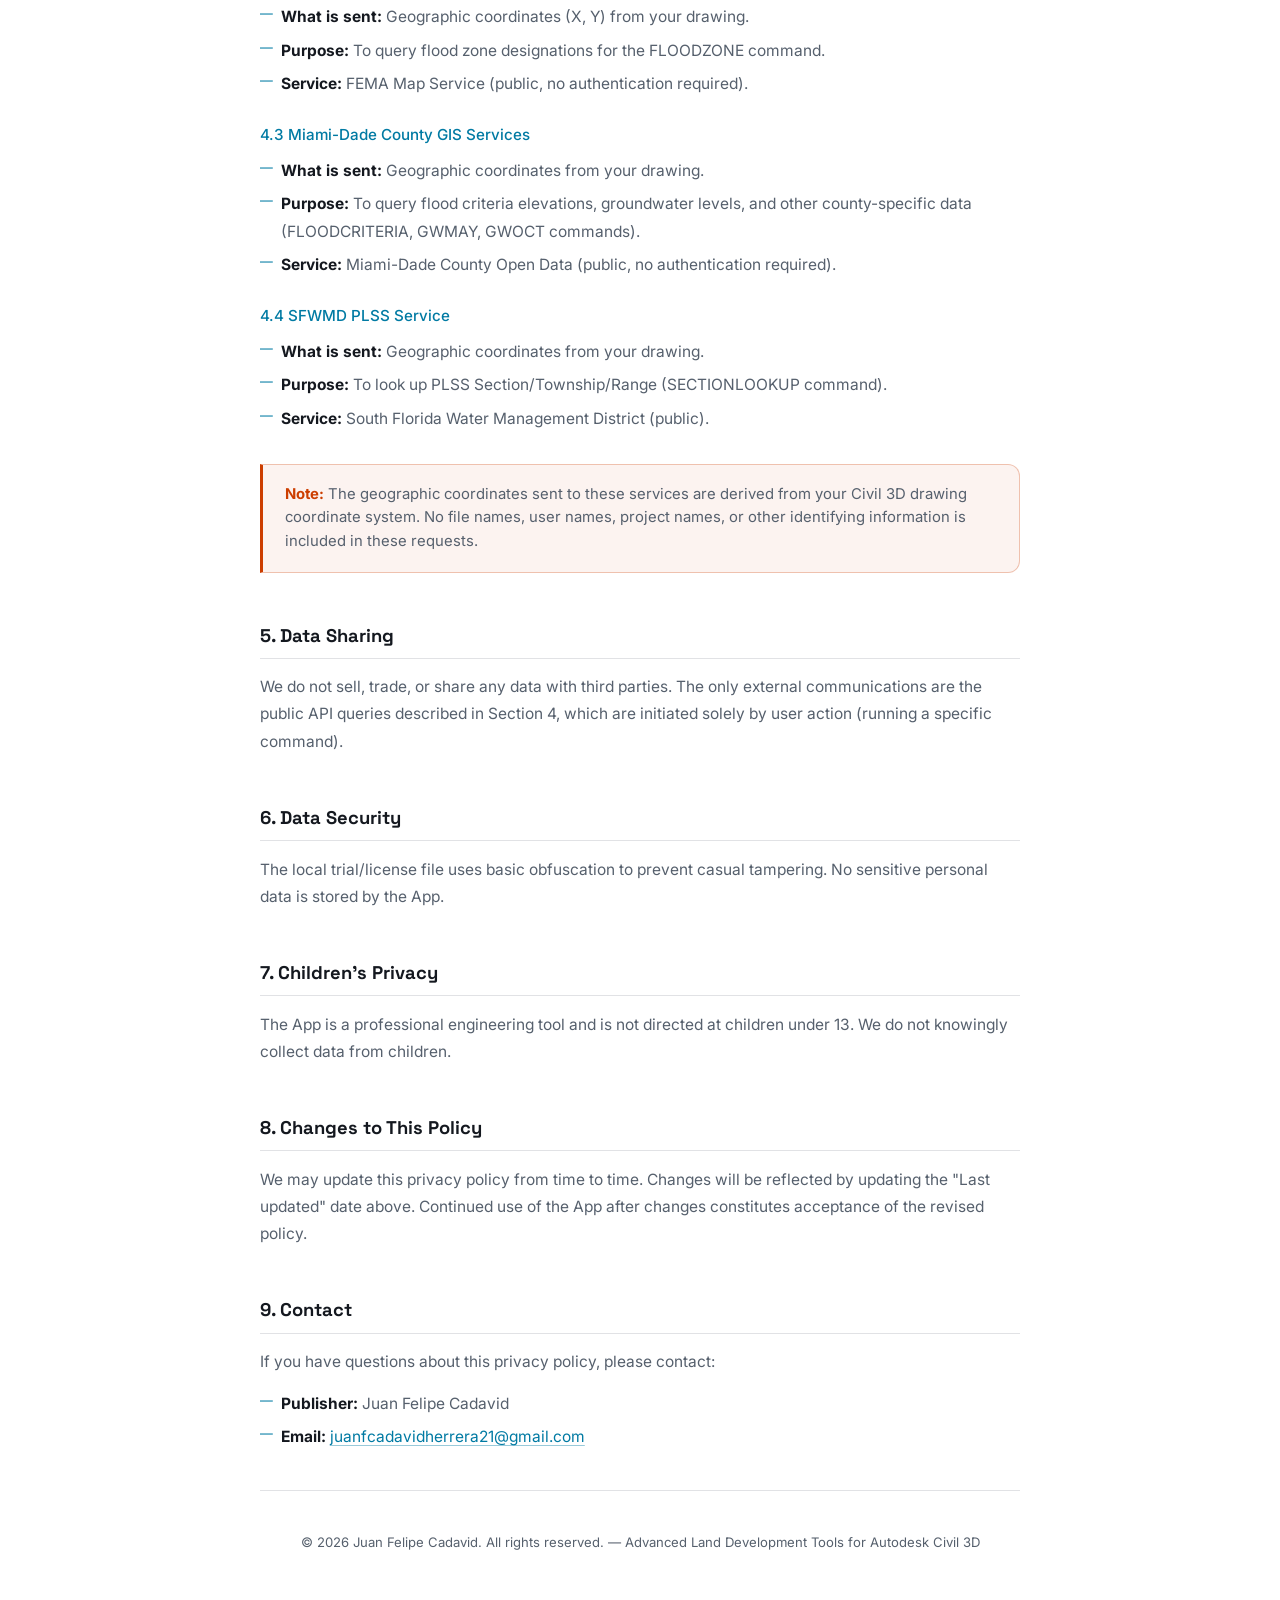
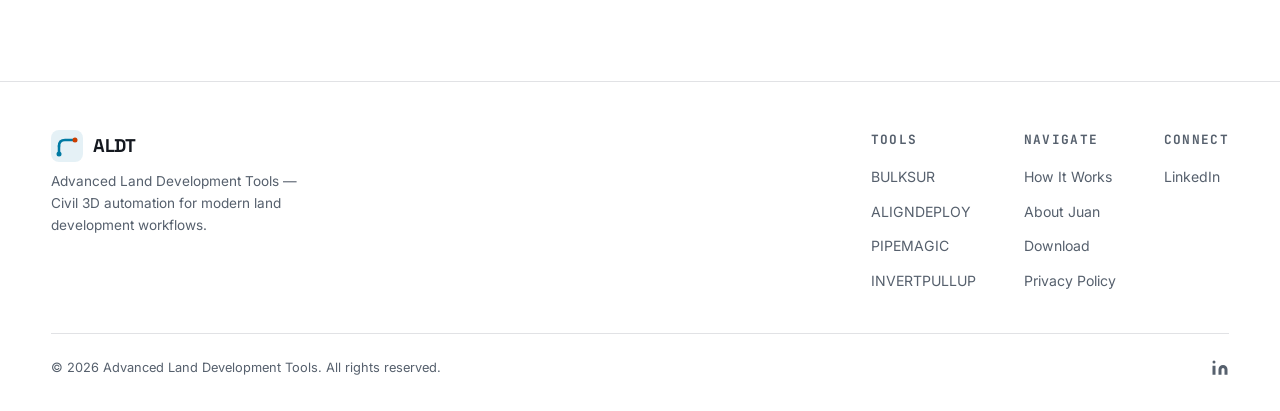
==== commit 86a4e242: "Add favicon, sharing metadata, structured data, and fix privacy.html The site shipped no favicon (ev" ====
--- a/privacy.html
+++ b/privacy.html
@@ -5,14 +5,47 @@
   <meta name="viewport" content="width=device-width, initial-scale=1.0" />
   <title>Privacy Policy — ALDT</title>
   <meta name="description" content="Privacy policy for Advanced Land Development Tools — a Civil 3D plugin by Juan Felipe Cadavid." />
+  <meta name="author" content="Juan Felipe Cadavid Herrera" />
+  <meta name="robots" content="index, follow" />
+  <link rel="canonical" href="https://juanfelipecadavidherrera-create.github.io/ALDT/privacy.html" />
+
+  <!-- Favicon / touch icon / manifest — same brand mark as the main page -->
+  <link rel="icon" href="favicon.svg" type="image/svg+xml" />
+  <link rel="icon" href="favicon.ico" sizes="any" />
+  <link rel="apple-touch-icon" href="apple-touch-icon.png" />
+  <link rel="manifest" href="site.webmanifest" />
+  <meta name="theme-color" content="#007AA3" />
+
+  <!-- Open Graph / Twitter sharing card -->
+  <meta property="og:type" content="website" />
+  <meta property="og:site_name" content="ALDT" />
+  <meta property="og:locale" content="en_US" />
+  <meta property="og:url" content="https://juanfelipecadavidherrera-create.github.io/ALDT/privacy.html" />
+  <meta property="og:title" content="Privacy Policy — ALDT" />
+  <meta property="og:description" content="Privacy policy for Advanced Land Development Tools — a Civil 3D plugin by Juan Felipe Cadavid." />
+  <meta property="og:image" content="https://juanfelipecadavidherrera-create.github.io/ALDT/assets/img/og-image.png" />
+  <meta property="og:image:width" content="1200" />
+  <meta property="og:image:height" content="630" />
+  <meta property="og:image:alt" content="ALDT — Advanced Land Development Tools: 53 commands, one plugin, built for land development." />
+  <meta name="twitter:card" content="summary_large_image" />
+  <meta name="twitter:title" content="Privacy Policy — ALDT" />
+  <meta name="twitter:description" content="Privacy policy for Advanced Land Development Tools — a Civil 3D plugin by Juan Felipe Cadavid." />
+  <meta name="twitter:image" content="https://juanfelipecadavidherrera-create.github.io/ALDT/assets/img/og-image.png" />
 
   <!-- Fonts -->
   <link rel="preconnect" href="https://fonts.googleapis.com" />
   <link rel="preconnect" href="https://fonts.gstatic.com" crossorigin />
   <link href="https://fonts.googleapis.com/css2?family=Inter:wght@400;500&family=JetBrains+Mono:wght@400&family=Space+Grotesk:wght@400;700&display=swap" rel="stylesheet" />
 
-  <!-- Shared styles -->
-  <link rel="stylesheet" href="assets/css/style.css" />
+  <!-- Shared styles — split partials, loaded in cascade order (must match
+       index.html exactly: base tokens/reset first, then the sections this
+       page actually reuses — nav/hero chrome and the general layout rules
+       shared with the rest of the site). -->
+  <link rel="stylesheet" href="assets/css/base.css" />
+  <link rel="stylesheet" href="assets/css/intro.css" />
+  <link rel="stylesheet" href="assets/css/nav-hero.css" />
+  <link rel="stylesheet" href="assets/css/tools.css" />
+  <link rel="stylesheet" href="assets/css/sections.css" />
 
   <style>
     /* ── Privacy page specific ── */
@@ -58,7 +91,7 @@
 
     /* Summary highlight box */
     .privacy-summary {
-      background: rgba(0,191,255,0.06);
+      background: rgba(0,122,163,0.06);
       border: 1px solid var(--border);
       border-left: 3px solid var(--accent);
       border-radius: 0 var(--radius) var(--radius) 0;
@@ -126,7 +159,7 @@
     .privacy-content code {
       font-family: var(--font-mono);
       font-size: 0.82rem;
-      background: rgba(0,191,255,0.08);
+      background: rgba(0,122,163,0.08);
       border: 1px solid var(--border);
       color: var(--accent);
       padding: 0.12em 0.5em;
@@ -136,7 +169,7 @@
     .privacy-content a {
       color: var(--accent);
       text-decoration: underline;
-      text-decoration-color: rgba(0,191,255,0.4);
+      text-decoration-color: rgba(0,122,163,0.4);
       text-underline-offset: 3px;
     }
 
@@ -146,7 +179,7 @@
 
     /* Mid-page note box */
     .privacy-note {
-      background: rgba(255,107,43,0.06);
+      background: rgba(204,62,0,0.06);
       border: 1px solid var(--border-warm);
       border-left: 3px solid var(--accent-warm);
       border-radius: 0 var(--radius) var(--radius) 0;
@@ -173,11 +206,11 @@
     <div class="container nav__inner">
       <a href="index.html" class="nav__logo">
         <svg class="nav__logo-icon" viewBox="0 0 32 32" fill="none" xmlns="http://www.w3.org/2000/svg" aria-hidden="true">
-          <rect width="32" height="32" rx="8" fill="rgba(0,191,255,0.1)"/>
-          <path d="M8 24 L8 16 Q8 10 14 10 L24 10" stroke="#00BFFF" stroke-width="2.5" stroke-linecap="round" fill="none"/>
-          <circle cx="8" cy="24" r="2.5" fill="#00BFFF"/>
-          <circle cx="24" cy="10" r="2.5" fill="#FF6B2B"/>
-          <circle cx="8" cy="16" r="1.5" fill="rgba(0,191,255,0.5)"/>
+          <rect width="32" height="32" rx="8" fill="rgba(0,122,163,0.1)"/>
+          <path d="M8 24 L8 16 Q8 10 14 10 L24 10" stroke="#007AA3" stroke-width="2.5" stroke-linecap="round" fill="none"/>
+          <circle cx="8" cy="24" r="2.5" fill="#007AA3"/>
+          <circle cx="24" cy="10" r="2.5" fill="#CC3E00"/>
+          <circle cx="8" cy="16" r="1.5" fill="rgba(0,122,163,0.5)"/>
         </svg>
         ALDT
       </a>
@@ -331,11 +364,11 @@
         <div class="footer__brand">
           <a href="index.html" class="nav__logo">
             <svg class="nav__logo-icon" viewBox="0 0 32 32" fill="none" xmlns="http://www.w3.org/2000/svg" aria-hidden="true">
-              <rect width="32" height="32" rx="8" fill="rgba(0,191,255,0.1)"/>
-              <path d="M8 24 L8 16 Q8 10 14 10 L24 10" stroke="#00BFFF" stroke-width="2.5" stroke-linecap="round" fill="none"/>
-              <circle cx="8" cy="24" r="2.5" fill="#00BFFF"/>
-              <circle cx="24" cy="10" r="2.5" fill="#FF6B2B"/>
-              <circle cx="8" cy="16" r="1.5" fill="rgba(0,191,255,0.5)"/>
+              <rect width="32" height="32" rx="8" fill="rgba(0,122,163,0.1)"/>
+              <path d="M8 24 L8 16 Q8 10 14 10 L24 10" stroke="#007AA3" stroke-width="2.5" stroke-linecap="round" fill="none"/>
+              <circle cx="8" cy="24" r="2.5" fill="#007AA3"/>
+              <circle cx="24" cy="10" r="2.5" fill="#CC3E00"/>
+              <circle cx="8" cy="16" r="1.5" fill="rgba(0,122,163,0.5)"/>
             </svg>
             ALDT
           </a>
--- a/assets/css/base.css
+++ b/assets/css/base.css
@@ -0,0 +1,219 @@
+/* ============================================================
+   ALDT — base
+   Design tokens, reset, layout utilities, buttons, reveal state, scrollbar, selection.
+   Load order: base -> intro -> nav-hero -> tools -> sections (see index.html).
+   Section-specific responsive overrides live in their own partial, not here.
+   ============================================================ */
+
+/* ── Custom Properties ─────────────────────────────────────── */
+/* Light theme. Accent blues/oranges are deliberately darker than the old
+   dark-theme brand colors (#00BFFF / #FF6B2B) — those sit at ~2.1:1 and
+   ~2.8:1 on white, well under WCAG AA. --accent / --accent-warm below are
+   the same hue family pulled down in lightness until they clear 4.5:1 for
+   text, links, small icons and thin strokes. --accent-bright /
+   --accent-warm-bright keep more of the original vividness for large
+   display graphics and thick strokes only (they clear ~3.6–4:1, "visible,
+   not washed out" rather than AA-for-text). See report for measured ratios. */
+:root {
+  --bg-primary:   #FFFFFF;
+  --bg-secondary: #F5F7FA;
+  --bg-card:      #FFFFFF;
+
+  --accent:             #007AA3;  /* 4.87:1 on white — text/links/icons/thin strokes */
+  --accent-dark:        #005974;  /* 7.83:1 — hover/active state */
+  --accent-bright:      #0091C2;  /* 3.60:1 — large graphics / thick strokes only */
+  --accent-glow:        rgba(0, 122, 163, 0.10);
+
+  --accent-warm:        #CC3E00;  /* 4.93:1 on white */
+  --accent-warm-dark:   #A83300;  /* 6.69:1 — hover/active state */
+  --accent-warm-bright: #E64500;  /* 4.03:1 — large graphics / thick strokes only */
+
+  --text-primary: #14181F;  /* 17.8:1 on white — deep neutral, not pure black */
+  --text-muted:   #56606D;  /* 6.38:1 on white */
+
+  --border:       rgba(15, 23, 42, 0.12);
+  --border-warm:  rgba(204, 62, 0, 0.28);
+
+  --font-display: 'Space Grotesk', sans-serif;
+  --font-body:    'Inter', sans-serif;
+  --font-mono:    'JetBrains Mono', monospace;
+
+  --radius:    12px;
+  --radius-lg: 20px;
+  --transition: 0.35s cubic-bezier(0.4, 0, 0.2, 1);
+}
+
+/* ── Reset & Base ───────────────────────────────────────────── */
+*, *::before, *::after { box-sizing: border-box; margin: 0; padding: 0; }
+
+html {
+  scroll-behavior: auto; /* Lenis handles smooth scroll */
+  font-size: 16px;
+  background: var(--bg-primary);
+}
+
+body {
+  background: var(--bg-primary);
+  color: var(--text-primary);
+  font-family: var(--font-body);
+  line-height: 1.6;
+  overflow-x: hidden;
+}
+
+a { color: inherit; text-decoration: none; }
+img, svg { display: block; max-width: 100%; }
+
+/* ── Utility ────────────────────────────────────────────────── */
+.container {
+  width: min(1200px, 92vw);
+  margin-inline: auto;
+}
+
+.tag {
+  display: inline-block;
+  font-family: var(--font-mono);
+  font-size: 0.7rem;
+  letter-spacing: 0.12em;
+  text-transform: uppercase;
+  color: var(--accent);
+  border: 1px solid var(--border);
+  padding: 0.3em 0.8em;
+  border-radius: 100px;
+  margin-bottom: 1.2rem;
+}
+
+.tag--warm {
+  color: var(--accent-warm);
+  border-color: var(--border-warm);
+}
+
+.section-label {
+  font-family: var(--font-mono);
+  font-size: 0.72rem;
+  letter-spacing: 0.18em;
+  text-transform: uppercase;
+  color: var(--text-muted);
+  margin-bottom: 0.8rem;
+}
+
+/* ── Buttons ────────────────────────────────────────────────── */
+.btn {
+  display: inline-flex;
+  align-items: center;
+  gap: 0.5rem;
+  padding: 0.75rem 1.6rem;
+  border-radius: var(--radius);
+  font-family: var(--font-body);
+  font-size: 0.92rem;
+  font-weight: 500;
+  cursor: pointer;
+  border: none;
+  transition: var(--transition);
+}
+
+.btn--primary {
+  background: var(--accent);
+  color: var(--bg-primary);
+}
+.btn--primary:hover {
+  background: var(--accent-dark);
+  transform: translateY(-2px);
+  box-shadow: 0 8px 28px rgba(0,122,163,0.28);
+}
+
+.btn--outline {
+  background: var(--bg-primary);
+  color: var(--text-primary);
+  border: 1px solid var(--border);
+}
+.btn--outline:hover {
+  border-color: var(--accent);
+  color: var(--accent);
+  transform: translateY(-2px);
+}
+
+.btn--warm {
+  background: var(--accent-warm);
+  color: #fff;
+}
+.btn--warm:hover {
+  background: var(--accent-warm-dark);
+  transform: translateY(-2px);
+  box-shadow: 0 8px 28px rgba(204,62,0,0.28);
+}
+
+
+/* Autodesk App Store button */
+.btn--autodesk {
+  background: #1a1a2e;
+  color: #fff;
+  border: 1px solid rgba(255,255,255,0.15);
+  font-weight: 600;
+  font-size: 0.95rem;
+  padding: 0.85rem 1.8rem;
+  gap: 0.6rem;
+  transition: var(--transition);
+}
+
+.btn--autodesk:hover {
+  background: #222240;
+  border-color: var(--accent);
+  transform: translateY(-2px);
+  box-shadow: 0 8px 28px rgba(0,122,163,0.22);
+}
+
+/* ── Reveal Animations ──────────────────────────────────────── */
+/* Default is VISIBLE. The hidden start state is scoped to .js — set on
+   <html> by an inline script in index.html and removed again if the site
+   fails to boot — because these elements are un-hidden by GSAP, and GSAP
+   comes from a CDN. Unscoped, a blocked CDN or JS-off client renders every
+   heading, the pricing and the about copy at opacity:0 on a blank page.
+   Progressive enhancement: hide only where something can un-hide. */
+.reveal { opacity: 1; transform: none; }
+.js .reveal { opacity: 0; transform: translateY(50px); }
+.reveal.is-visible { opacity: 1; transform: translateY(0); }
+
+/* Reduced motion: never hide content waiting on an animation that should
+   not play. !important is load-bearing — GSAP writes opacity inline, and
+   an inline style would otherwise beat this rule. */
+@media (prefers-reduced-motion: reduce) {
+  .js .reveal { opacity: 1 !important; transform: none !important; }
+}
+
+/* ── Scrollbar ──────────────────────────────────────────────── */
+::-webkit-scrollbar { width: 6px; }
+::-webkit-scrollbar-track { background: var(--bg-primary); }
+/* var(--border) is a faint 0.12-alpha hairline — not visible enough to
+   read as a scrollbar thumb on a white track, so this uses a solid,
+   visible light-neutral instead */
+::-webkit-scrollbar-thumb { background: #D6DAE1; border-radius: 3px; }
+::-webkit-scrollbar-thumb:hover { background: var(--accent); }
+
+/* ── Selection ──────────────────────────────────────────────── */
+::selection { background: rgba(0,122,163,0.22); color: var(--text-primary); }
+
+/* ── Skip Link ──────────────────────────────────────────────── */
+/* Off-screen until focused, then pinned over the fixed nav (z-index 100)
+   so the first Tab on the page reaches the content past the decorative
+   3D intro. */
+.skip-link {
+  position: fixed;
+  top: 0;
+  left: 50%;
+  transform: translate(-50%, -120%);
+  z-index: 200;
+  background: var(--accent);
+  color: #fff;
+  font-family: var(--font-body);
+  font-size: 0.9rem;
+  font-weight: 500;
+  padding: 0.7rem 1.4rem;
+  border-radius: 0 0 var(--radius) var(--radius);
+  transition: transform 0.2s ease;
+}
+
+.skip-link:focus-visible {
+  transform: translate(-50%, 0);
+  outline: 2px solid var(--text-primary);
+  outline-offset: 2px;
+}
--- a/assets/css/intro.css
+++ b/assets/css/intro.css
@@ -0,0 +1,75 @@
+/* ============================================================
+   ALDT — intro
+   Trench intro overlay (3D canvas lives in assets/js/intro.js).
+   ============================================================ */
+
+/* ── Pipe Assembly Intro ────────────────────────────────────── */
+.pipe-intro {
+  position: relative;
+  width: 100%;
+  height: 100vh;
+  min-height: 500px;
+  display: flex;
+  align-items: center;
+  justify-content: center;
+  /* Intentionally NOT var(--bg-primary) — the rest of the site is now a
+     light theme, but this fallback only shows before the WebGL canvas has
+     painted its first (dark, pre-dawn) frame. A white background here would
+     flash white for a moment on load; keep it dark/neutral regardless of
+     the light theme everywhere else. */
+  background: #05070C;
+  overflow: hidden;
+  z-index: 1; /* below fixed nav (100) — intro no longer pins over it */
+}
+
+/* Text overlay */
+.pipe-intro__text {
+  position: absolute;
+  bottom: 14%;
+  left: 50%;
+  transform: translateX(-50%);
+  text-align: center;
+  opacity: 0;
+  pointer-events: none;
+  white-space: nowrap;
+}
+
+/* Tagline and scroll hint sit on top of the WebGL scene, not the page
+   background, and that scene starts dark (pre-dawn) — so like .pipe-intro
+   above these are intentionally NOT tied to the global light-theme text
+   tokens (which are dark-on-light). A soft shadow keeps them readable
+   across the animation's brightness range. */
+.pipe-intro__tagline {
+  font-family: var(--font-display);
+  font-size: clamp(1.1rem, 2.8vw, 1.9rem);
+  font-weight: 700;
+  color: rgba(255, 255, 255, 0.95);
+  text-shadow: 0 2px 16px rgba(0, 0, 0, 0.55);
+  letter-spacing: -0.01em;
+}
+
+/* Scroll hint */
+.pipe-intro__hint {
+  position: absolute;
+  bottom: 2.2rem;
+  left: 50%;
+  transform: translateX(-50%);
+  display: flex;
+  flex-direction: column;
+  align-items: center;
+  gap: 0.55rem;
+  font-family: var(--font-mono);
+  font-size: 0.68rem;
+  letter-spacing: 0.16em;
+  text-transform: uppercase;
+  color: rgba(255, 255, 255, 0.72);
+  text-shadow: 0 1px 10px rgba(0, 0, 0, 0.5);
+  transition: opacity 0.4s;
+}
+
+@media (max-width: 680px) {
+  .pipe-intro__tagline {
+    font-size: 1rem;
+  }
+}
+
--- a/assets/css/nav-hero.css
+++ b/assets/css/nav-hero.css
@@ -0,0 +1,206 @@
+/* ============================================================
+   ALDT — nav-hero
+   Site navigation and hero section.
+   ============================================================ */
+
+/* ── Navigation ─────────────────────────────────────────────── */
+/* The nav is fixed and JS-revealed (opacity 0 → 1) while whatever sits
+   behind it is still in flux — the dark pipe-intro fallback, the WebGL
+   sunrise scene mid-animation, or the light page once scrolled past it.
+   Rather than guessing, it carries its own translucent light backdrop at
+   all times so its (dark) text stays legible regardless of what's behind
+   — this doesn't fight the JS opacity fade, it's just what's rendered once
+   that opacity resolves to 1. .scrolled strengthens the same backdrop. */
+.nav {
+  position: fixed;
+  top: 0;
+  left: 0;
+  right: 0;
+  z-index: 100;
+  padding: 1.4rem 0;
+  background: rgba(255, 255, 255, 0.75);
+  backdrop-filter: blur(12px);
+  -webkit-backdrop-filter: blur(12px);
+  transition: var(--transition);
+}
+
+.nav.scrolled {
+  padding: 0.8rem 0;
+  background: rgba(255, 255, 255, 0.92);
+  backdrop-filter: blur(18px);
+  -webkit-backdrop-filter: blur(18px);
+  border-bottom: 1px solid var(--border);
+}
+
+.nav__inner {
+  display: flex;
+  align-items: center;
+  justify-content: space-between;
+}
+
+.nav__logo {
+  display: flex;
+  align-items: center;
+  gap: 0.6rem;
+  font-family: var(--font-display);
+  font-weight: 700;
+  font-size: 1.15rem;
+  letter-spacing: -0.01em;
+}
+
+.nav__logo-icon {
+  width: 32px;
+  height: 32px;
+}
+
+.nav__links {
+  display: flex;
+  align-items: center;
+  gap: 2.5rem;
+  list-style: none;
+}
+
+.nav__links a {
+  font-size: 0.88rem;
+  font-weight: 500;
+  /* Slightly darker than the page's --text-muted on purpose: the nav
+     backdrop is translucent, so link text needs extra contrast margin to
+     stay >=4.5:1 even when whatever's behind the blur is dark. */
+  color: #3D4552;
+  transition: color 0.2s;
+}
+.nav__links a:hover { color: var(--text-primary); }
+
+.nav__cta { font-size: 0.85rem; padding: 0.55rem 1.2rem; }
+
+/* ── Hero ───────────────────────────────────────────────────── */
+.hero {
+  position: relative;
+  min-height: 100vh;
+  display: flex;
+  align-items: center;
+  overflow: hidden;
+  padding: 7rem 0 4rem;
+}
+
+.hero__bg {
+  position: absolute;
+  inset: 0;
+  pointer-events: none;
+  z-index: 0;
+}
+
+#hero-pipes {
+  width: 100%;
+  height: 100%;
+  /* Was tuned at 0.18 for glow-on-dark; on white the same alpha reads as
+     washed out, so it's raised to stay a visible (still subtle) backdrop. */
+  opacity: 0.4;
+}
+
+.hero__glow {
+  position: absolute;
+  width: 600px;
+  height: 600px;
+  border-radius: 50%;
+  background: radial-gradient(circle, rgba(0,122,163,0.08) 0%, transparent 70%);
+  top: 50%;
+  left: 50%;
+  transform: translate(-50%, -50%);
+  pointer-events: none;
+}
+
+.hero__content {
+  position: relative;
+  z-index: 1;
+  max-width: 780px;
+}
+
+.hero__eyebrow {
+  display: flex;
+  align-items: center;
+  gap: 0.75rem;
+  margin-bottom: 1.8rem;
+}
+
+.hero__eyebrow-dot {
+  width: 8px;
+  height: 8px;
+  border-radius: 50%;
+  background: var(--accent);
+  animation: pulse-dot 2s ease-in-out infinite;
+}
+
+@keyframes pulse-dot {
+  0%, 100% { box-shadow: 0 0 0 0 rgba(0,122,163,0.55); }
+  50%       { box-shadow: 0 0 0 8px rgba(0,122,163,0); }
+}
+
+.hero__eyebrow-text {
+  font-family: var(--font-mono);
+  font-size: 0.78rem;
+  letter-spacing: 0.15em;
+  text-transform: uppercase;
+  color: var(--accent);
+}
+
+.hero__title {
+  font-family: var(--font-display);
+  font-size: clamp(3rem, 7vw, 5.5rem);
+  font-weight: 700;
+  line-height: 1.05;
+  letter-spacing: -0.03em;
+  margin-bottom: 1.6rem;
+}
+
+.hero__title .line--accent { color: var(--accent); }
+.hero__title .line--warm   { color: var(--accent-warm); }
+
+.hero__subtitle {
+  font-size: 1.1rem;
+  color: var(--text-muted);
+  max-width: 560px;
+  line-height: 1.7;
+  margin-bottom: 2.8rem;
+}
+
+.hero__actions {
+  display: flex;
+  align-items: center;
+  gap: 1rem;
+  flex-wrap: wrap;
+}
+
+.hero__scroll-hint {
+  position: absolute;
+  bottom: 2.5rem;
+  left: 50%;
+  transform: translateX(-50%);
+  display: flex;
+  flex-direction: column;
+  align-items: center;
+  gap: 0.5rem;
+  color: var(--text-muted);
+  font-size: 0.72rem;
+  font-family: var(--font-mono);
+  letter-spacing: 0.1em;
+  text-transform: uppercase;
+  z-index: 1;
+}
+
+.hero__scroll-arrow {
+  animation: bounce 1.8s ease-in-out infinite;
+}
+
+@keyframes bounce {
+  0%, 100% { transform: translateY(0); }
+  50%       { transform: translateY(6px); }
+}
+
+
+/* ── Responsive ─────────────────────────────────────────────── */
+@media (max-width: 680px) {
+  .nav__links { display: none; }
+
+  .hero__title { font-size: clamp(2.2rem, 11vw, 3.5rem); }
+}
--- a/assets/css/tools.css
+++ b/assets/css/tools.css
@@ -0,0 +1,288 @@
+/* ============================================================
+   ALDT — tools
+   Tools section + horizontal command-suite showcase.
+   ============================================================ */
+
+/* ── Tools Section ──────────────────────────────────────────── */
+.tools {
+  padding: 6rem 0;
+  background: var(--bg-secondary);
+  overflow: hidden;
+}
+
+.tools__header {
+  margin-bottom: 4rem;
+}
+
+.tools__header h2 {
+  font-family: var(--font-display);
+  font-size: clamp(2rem, 4vw, 3rem);
+  font-weight: 700;
+  letter-spacing: -0.02em;
+  line-height: 1.15;
+}
+
+.tools__header h2 span { color: var(--accent); }
+
+.tools__header p {
+  color: var(--text-muted);
+  max-width: 520px;
+  margin-top: 0.8rem;
+  font-size: 1rem;
+}
+
+.tools__grid {
+  display: grid;
+  grid-template-columns: repeat(auto-fit, minmax(260px, 1fr));
+  gap: 1.5rem;
+}
+
+.tool-card {
+  background: var(--bg-card);
+  border: 1px solid var(--border);
+  border-radius: var(--radius-lg);
+  padding: 2rem;
+  transition: var(--transition);
+  position: relative;
+  overflow: hidden;
+}
+
+.tool-card::before {
+  content: '';
+  position: absolute;
+  inset: 0;
+  border-radius: var(--radius-lg);
+  background: linear-gradient(135deg, var(--accent-glow) 0%, transparent 60%);
+  opacity: 0;
+  transition: opacity 0.4s;
+}
+
+.tool-card:hover {
+  border-color: var(--accent);
+  transform: translateY(-4px);
+  box-shadow: 0 20px 48px rgba(15,23,42,0.10);
+}
+
+.tool-card:hover::before { opacity: 1; }
+
+.tool-card__icon {
+  width: 64px;
+  height: 64px;
+  border: 1px solid var(--border);
+  border-radius: var(--radius);
+  display: flex;
+  align-items: center;
+  justify-content: center;
+  margin-bottom: 1.5rem;
+  /* was rgba(255,255,255-adjacent blue at 0.04 alpha — invisible on white;
+     the off-white section token reads as an actual visible tint instead */
+  background: var(--bg-secondary);
+  position: relative;
+}
+
+.tool-card__command {
+  font-family: var(--font-mono);
+  font-size: 0.72rem;
+  color: var(--accent);
+  letter-spacing: 0.08em;
+  margin-bottom: 0.5rem;
+  position: relative;
+}
+
+.tool-card__name {
+  font-family: var(--font-display);
+  font-size: 1.25rem;
+  font-weight: 700;
+  margin-bottom: 0.75rem;
+  position: relative;
+}
+
+.tool-card__desc {
+  color: var(--text-muted);
+  font-size: 0.9rem;
+  line-height: 1.65;
+  position: relative;
+}
+
+
+/* ── Horizontal Tools Scroll ────────────────────────────────
+   Base rules here are the mobile-first / reduced-motion fallback: a
+   natively swipeable, scroll-snapped strip — no JS involved. At desktop
+   widths (min-width 768px) the media query below hands the horizontal
+   motion to GSAP ScrollTrigger instead (see main.js §13), which pins
+   this element and scrubs the track's transform as the page scrolls.
+   The prefers-reduced-motion query, deliberately unconditional on
+   width, always wins last in the cascade and collapses everything back
+   to a plain static vertical stack — no pin, no scrub, no snap.
+
+   Cards are now category cards (12 of them, one per catalogue group)
+   rather than single-tool cards (previously 4) — see main.js §13 for
+   the pin-length math this shape enables. Each card holds a compact
+   two-column grid of command tokens instead of prose, which is what
+   keeps 12 cards at a narrower per-card width than the old 4. ───────── */
+.tools-scroll {
+  margin-top: 3rem;
+  overflow-x: auto;
+  overflow-y: hidden;
+  -webkit-overflow-scrolling: touch;
+  scroll-snap-type: x mandatory;
+  scrollbar-width: none;
+}
+.tools-scroll::-webkit-scrollbar { display: none; }
+
+.tools-scroll__track {
+  display: flex;
+  width: max-content;
+  gap: 1.25rem;
+  padding: 0.5rem 6vw 1.5rem;
+}
+
+.tools-scroll__card {
+  scroll-snap-align: start;
+  flex: 0 0 auto;
+  width: min(86vw, 380px);
+  display: flex;
+  flex-direction: column;
+  gap: 1.25rem;
+  background: var(--bg-card);
+  border: 1px solid var(--border);
+  border-radius: var(--radius-lg);
+  padding: 1.75rem;
+}
+
+.tools-scroll__cat-header {
+  display: flex;
+  flex-direction: column;
+  gap: 0.5rem;
+}
+
+.tools-scroll__cat-count {
+  font-family: var(--font-mono);
+  font-size: 0.72rem;
+  letter-spacing: 0.08em;
+  text-transform: uppercase;
+  color: var(--accent-dark);
+  align-self: flex-start;
+  border: 1px solid var(--border);
+  padding: 0.3em 0.85em;
+  border-radius: 100px;
+  background: rgba(0,122,163,0.08);
+}
+
+.tools-scroll__cat-name {
+  font-family: var(--font-display);
+  font-size: clamp(1.15rem, 1.8vw, 1.4rem);
+  font-weight: 700;
+  letter-spacing: -0.01em;
+  line-height: 1.2;
+}
+
+.tools-scroll__cat-blurb {
+  color: var(--text-muted);
+  font-size: 0.88rem;
+  line-height: 1.55;
+}
+
+.tools-scroll__cmd-list {
+  list-style: none;
+  display: grid;
+  grid-template-columns: 1fr 1fr;
+  gap: 0.5rem;
+  margin-top: 0.25rem;
+}
+
+.tools-scroll__cmd-list li {
+  display: flex;
+  flex-direction: column;
+  gap: 0.3rem;
+  background: var(--bg-secondary);
+  border: 1px solid var(--border);
+  border-radius: 10px;
+  padding: 0.55em 0.7em;
+}
+
+.tools-scroll__cmd-token {
+  font-family: var(--font-mono);
+  font-size: 0.72rem;
+  font-weight: 400;
+  letter-spacing: 0.01em;
+  color: var(--accent-dark);
+  word-break: break-word;
+}
+
+.tools-scroll__cmd-title {
+  font-size: 0.76rem;
+  line-height: 1.35;
+  color: var(--text-primary);
+}
+
+/* Desktop: GSAP owns the horizontal motion (main.js §13, gsap.matchMedia
+   scoped to this same breakpoint) — the section becomes a full-height pin
+   target and native scroll/snap is switched off so the two systems don't
+   fight each other.
+
+   Card width is deliberately narrow (min(33vw, 420px), capped well below
+   the old single-tool card's 860px) — at 12 cards, keeping the old pitch
+   would push pinned scroll to ~12.8 viewports. Narrower cards plus the
+   PIN_SPEED multiplier in main.js (which decouples pin-scroll length from
+   raw pixel travel — see main.js §13) bring that to ~4 viewports. */
+@media (min-width: 768px) and (prefers-reduced-motion: no-preference) {
+  .tools-scroll {
+    height: 100vh;
+    display: flex;
+    align-items: center;
+    overflow: hidden;
+    scroll-snap-type: none;
+  }
+
+  .tools-scroll__track {
+    gap: 1.5rem;
+    padding: 0 6vw;
+    align-items: stretch;
+  }
+
+  .tools-scroll__card {
+    scroll-snap-align: none;
+    width: min(33vw, 420px);
+    padding: 2rem;
+    justify-content: flex-start;
+  }
+
+  .tools-scroll__cat-blurb {
+    font-size: 0.85rem;
+  }
+}
+
+/* Reduced motion: static, readable, no pin/scrub/snap regardless of width.
+   Declared after the desktop block so it wins on source order at any
+   viewport size the two queries overlap at. */
+@media (prefers-reduced-motion: reduce) {
+  .tools-scroll {
+    height: auto;
+    display: block;
+    overflow: visible;
+  }
+
+  .tools-scroll__track {
+    display: flex;
+    flex-direction: column;
+    width: auto;
+    padding: 0;
+    gap: 1.5rem;
+  }
+
+  .tools-scroll__card {
+    width: 100%;
+  }
+
+  .tools-scroll__cmd-list {
+    grid-template-columns: 1fr 1fr 1fr;
+  }
+}
+
+@media (max-width: 480px) {
+  .tools-scroll__cmd-list {
+    grid-template-columns: 1fr;
+  }
+}
+
--- a/assets/css/sections.css
+++ b/assets/css/sections.css
@@ -0,0 +1,489 @@
+/* ============================================================
+   ALDT — sections
+   Workflow, stats, about, pricing, download CTA, footer.
+   ============================================================ */
+
+/* ── Workflow Section ───────────────────────────────────────── */
+.workflow {
+  padding: 7rem 0;
+  background: var(--bg-primary);
+}
+
+.workflow__header {
+  text-align: center;
+  margin-bottom: 5rem;
+}
+
+.workflow__header h2 {
+  font-family: var(--font-display);
+  font-size: clamp(1.8rem, 3.5vw, 2.8rem);
+  font-weight: 700;
+  letter-spacing: -0.02em;
+  margin-bottom: 0.8rem;
+}
+
+.workflow__header p {
+  color: var(--text-muted);
+  max-width: 480px;
+  margin-inline: auto;
+}
+
+.workflow__steps {
+  display: grid;
+  grid-template-columns: 1fr auto 1fr auto 1fr;
+  align-items: start;
+  gap: 0;
+}
+
+.workflow__connector {
+  display: flex;
+  align-items: center;
+  justify-content: center;
+  padding-top: 2.8rem;
+}
+
+.workflow__connector svg {
+  /* var(--border) is a near-invisible 0.12-alpha hairline by design — too
+     faint to read as a connecting line on its own, so this uses a
+     dedicated light-but-visible neutral instead of the border token. */
+  color: #CBD2DA;
+}
+
+.workflow__step {
+  text-align: center;
+  padding: 0 1rem;
+}
+
+.workflow__step-num {
+  font-family: var(--font-mono);
+  font-size: 0.72rem;
+  color: var(--accent);
+  letter-spacing: 0.15em;
+  margin-bottom: 1.2rem;
+}
+
+.workflow__step-icon {
+  width: 72px;
+  height: 72px;
+  border: 1px solid var(--border);
+  border-radius: var(--radius-lg);
+  display: flex;
+  align-items: center;
+  justify-content: center;
+  margin: 0 auto 1.2rem;
+  background: var(--bg-card);
+}
+
+.workflow__step h3 {
+  font-family: var(--font-display);
+  font-size: 1.05rem;
+  font-weight: 700;
+  margin-bottom: 0.5rem;
+}
+
+.workflow__step p {
+  color: var(--text-muted);
+  font-size: 0.88rem;
+  line-height: 1.6;
+}
+
+/* ── Stats ──────────────────────────────────────────────────── */
+.stats {
+  padding: 5rem 0;
+  background: var(--bg-secondary);
+  border-top: 1px solid var(--border);
+  border-bottom: 1px solid var(--border);
+}
+
+.stats__grid {
+  display: grid;
+  grid-template-columns: repeat(3, 1fr);
+  gap: 2rem;
+  text-align: center;
+}
+
+.stat__value {
+  font-family: var(--font-display);
+  font-size: clamp(2.5rem, 5vw, 4rem);
+  font-weight: 700;
+  color: var(--accent);
+  line-height: 1;
+  margin-bottom: 0.5rem;
+  letter-spacing: -0.03em;
+}
+
+.stat__label {
+  color: var(--text-muted);
+  font-size: 0.9rem;
+  font-family: var(--font-mono);
+  letter-spacing: 0.06em;
+}
+
+.stat__suffix {
+  /* inherits all .stat__value styles (font, size, color) automatically */
+}
+
+/* ── Pricing ─────────────────────────────────────────────────── */
+.pricing {
+  padding: 7rem 0;
+  background: var(--bg-secondary);
+  border-top: 1px solid var(--border);
+  text-align: center;
+}
+
+.pricing h2 {
+  margin-bottom: 3.5rem;
+}
+
+.pricing__grid {
+  display: flex;
+  gap: 2rem;
+  justify-content: center;
+  align-items: stretch;
+  flex-wrap: wrap;
+}
+
+.pricing__card {
+  position: relative;
+  background: var(--bg-card);
+  border: 1px solid var(--border);
+  border-radius: var(--radius-lg);
+  padding: 2.8rem 3rem 2.4rem;
+  width: 300px;
+  display: flex;
+  flex-direction: column;
+  align-items: center;
+  gap: 0.5rem;
+  transition: var(--transition);
+}
+
+.pricing__card:hover {
+  transform: translateY(-4px);
+  box-shadow: 0 12px 40px rgba(15,23,42,0.10);
+}
+
+.pricing__card--featured {
+  border-color: var(--accent);
+  /* dropped the old inset rgba(255,255,255,0.04) "glossy edge" highlight —
+     it simulated a light catching a dark card and is invisible/meaningless
+     on a white one */
+  box-shadow: 0 0 40px rgba(0,122,163,0.12);
+}
+
+.pricing__card--featured:hover {
+  box-shadow: 0 12px 48px rgba(0,122,163,0.20);
+}
+
+.pricing__badge {
+  position: absolute;
+  top: -0.85rem;
+  left: 50%;
+  transform: translateX(-50%);
+  background: var(--accent);
+  color: var(--bg-primary);
+  font-family: var(--font-mono);
+  font-size: 0.62rem;
+  font-weight: 700;
+  letter-spacing: 0.1em;
+  text-transform: uppercase;
+  padding: 0.28em 1.1em;
+  border-radius: 100px;
+  white-space: nowrap;
+}
+
+.pricing__period {
+  font-family: var(--font-mono);
+  font-size: 0.72rem;
+  letter-spacing: 0.18em;
+  text-transform: uppercase;
+  color: var(--text-muted);
+  margin-top: 0.6rem;
+}
+
+.pricing__amount {
+  display: flex;
+  align-items: baseline;
+  gap: 0.1rem;
+  margin: 0.5rem 0 0.2rem;
+}
+
+.pricing__currency {
+  font-family: var(--font-display);
+  font-size: 1.3rem;
+  font-weight: 700;
+  color: var(--accent);
+  align-self: flex-start;
+  margin-top: 0.5em;
+}
+
+.pricing__number {
+  font-family: var(--font-display);
+  font-size: clamp(2.8rem, 5vw, 3.5rem);
+  font-weight: 700;
+  letter-spacing: -0.04em;
+  line-height: 1;
+  color: var(--text-primary);
+}
+
+.pricing__card--featured .pricing__number {
+  color: var(--accent);
+}
+
+.pricing__unit {
+  font-family: var(--font-mono);
+  font-size: 0.95rem;
+  color: var(--text-muted);
+  align-self: flex-end;
+  padding-bottom: 0.35em;
+}
+
+.pricing__billed {
+  font-size: 0.8rem;
+  color: var(--text-muted);
+  margin-bottom: 0.8rem;
+}
+
+.pricing__cta {
+  width: 100%;
+  justify-content: center;
+  margin-top: auto;
+}
+
+/* ── About ──────────────────────────────────────────────────── */
+.about {
+  padding: 7rem 0;
+  background: var(--bg-primary);
+}
+
+.about__inner {
+  display: grid;
+  grid-template-columns: 1fr 1fr;
+  gap: 5rem;
+  align-items: center;
+}
+
+.about__content h2 {
+  font-family: var(--font-display);
+  font-size: clamp(1.8rem, 3.5vw, 2.8rem);
+  font-weight: 700;
+  letter-spacing: -0.02em;
+  line-height: 1.2;
+  margin-bottom: 1.5rem;
+}
+
+.about__content h2 span { color: var(--accent); }
+
+.about__content p {
+  color: var(--text-muted);
+  font-size: 1rem;
+  line-height: 1.75;
+  margin-bottom: 1.2rem;
+}
+
+.about__links {
+  display: flex;
+  align-items: center;
+  gap: 1rem;
+  margin-top: 2rem;
+  flex-wrap: wrap;
+}
+
+.about__visual {
+  position: relative;
+}
+
+.about__diagram {
+  width: 100%;
+  max-width: 460px;
+  margin-left: auto;
+}
+
+/* ── Download CTA ───────────────────────────────────────────── */
+.download {
+  padding: 7rem 0;
+  background: var(--bg-secondary);
+  position: relative;
+  overflow: hidden;
+  text-align: center;
+}
+
+.download__glow {
+  position: absolute;
+  width: 700px;
+  height: 400px;
+  border-radius: 50%;
+  background: radial-gradient(ellipse, rgba(0,122,163,0.07) 0%, transparent 70%);
+  top: 50%;
+  left: 50%;
+  transform: translate(-50%, -50%);
+  pointer-events: none;
+}
+
+.download__content {
+  position: relative;
+  z-index: 1;
+  max-width: 680px;
+  margin-inline: auto;
+}
+
+.download__content h2 {
+  font-family: var(--font-display);
+  font-size: clamp(2rem, 4.5vw, 3.5rem);
+  font-weight: 700;
+  letter-spacing: -0.03em;
+  line-height: 1.1;
+  margin-bottom: 1.2rem;
+}
+
+.download__content h2 span { color: var(--accent); }
+
+.download__content p {
+  color: var(--text-muted);
+  font-size: 1.05rem;
+  margin-bottom: 2.5rem;
+  line-height: 1.7;
+}
+
+.download__actions {
+  display: flex;
+  justify-content: center;
+  gap: 1rem;
+  flex-wrap: wrap;
+  margin-bottom: 3rem;
+}
+
+.download__reqs {
+  display: flex;
+  justify-content: center;
+  gap: 1.5rem;
+  flex-wrap: wrap;
+}
+
+.req-pill {
+  display: flex;
+  align-items: center;
+  gap: 0.45rem;
+  font-family: var(--font-mono);
+  font-size: 0.72rem;
+  letter-spacing: 0.06em;
+  color: var(--text-muted);
+  border: 1px solid var(--border);
+  padding: 0.4em 0.9em;
+  border-radius: 100px;
+}
+
+.req-pill svg { color: var(--accent); flex-shrink: 0; }
+
+/* ── Footer ─────────────────────────────────────────────────── */
+.footer {
+  background: var(--bg-primary);
+  border-top: 1px solid var(--border);
+  padding: 3rem 0 2rem;
+}
+
+.footer__inner {
+  display: flex;
+  justify-content: space-between;
+  align-items: flex-start;
+  gap: 2rem;
+  flex-wrap: wrap;
+  margin-bottom: 2.5rem;
+}
+
+.footer__brand .nav__logo { margin-bottom: 0.6rem; }
+
+.footer__brand p {
+  color: var(--text-muted);
+  font-size: 0.85rem;
+  max-width: 260px;
+  line-height: 1.6;
+}
+
+.footer__links {
+  display: flex;
+  gap: 3rem;
+  flex-wrap: wrap;
+}
+
+.footer__col h4 {
+  font-size: 0.8rem;
+  font-family: var(--font-mono);
+  letter-spacing: 0.1em;
+  text-transform: uppercase;
+  color: var(--text-muted);
+  margin-bottom: 0.9rem;
+}
+
+.footer__col ul {
+  list-style: none;
+  display: flex;
+  flex-direction: column;
+  gap: 0.55rem;
+}
+
+.footer__col a {
+  font-size: 0.88rem;
+  color: var(--text-muted);
+  transition: color 0.2s;
+}
+.footer__col a:hover { color: var(--text-primary); }
+
+.footer__bottom {
+  border-top: 1px solid var(--border);
+  padding-top: 1.5rem;
+  display: flex;
+  justify-content: space-between;
+  align-items: center;
+  flex-wrap: wrap;
+  gap: 0.8rem;
+}
+
+.footer__copy {
+  color: var(--text-muted);
+  font-size: 0.8rem;
+}
+
+.footer__social {
+  display: flex;
+  align-items: center;
+  gap: 1rem;
+}
+
+.footer__social a {
+  color: var(--text-muted);
+  transition: color 0.2s;
+  display: flex;
+  align-items: center;
+}
+.footer__social a:hover { color: var(--accent); }
+
+
+/* ── Responsive ─────────────────────────────────────────────── */
+@media (max-width: 900px) {
+  .workflow__steps {
+    grid-template-columns: 1fr;
+    gap: 2rem;
+  }
+  .workflow__connector { display: none; }
+
+  .about__inner {
+    grid-template-columns: 1fr;
+    gap: 3rem;
+  }
+  .about__diagram { margin: 0 auto; }
+
+  .stats__grid {
+    grid-template-columns: repeat(3, 1fr);
+    gap: 1rem;
+  }
+}
+
+@media (max-width: 680px) {
+  .stats__grid {
+    grid-template-columns: 1fr;
+    gap: 2.5rem;
+  }
+
+  .footer__inner { flex-direction: column; }
+  .footer__links { gap: 2rem; }
+}
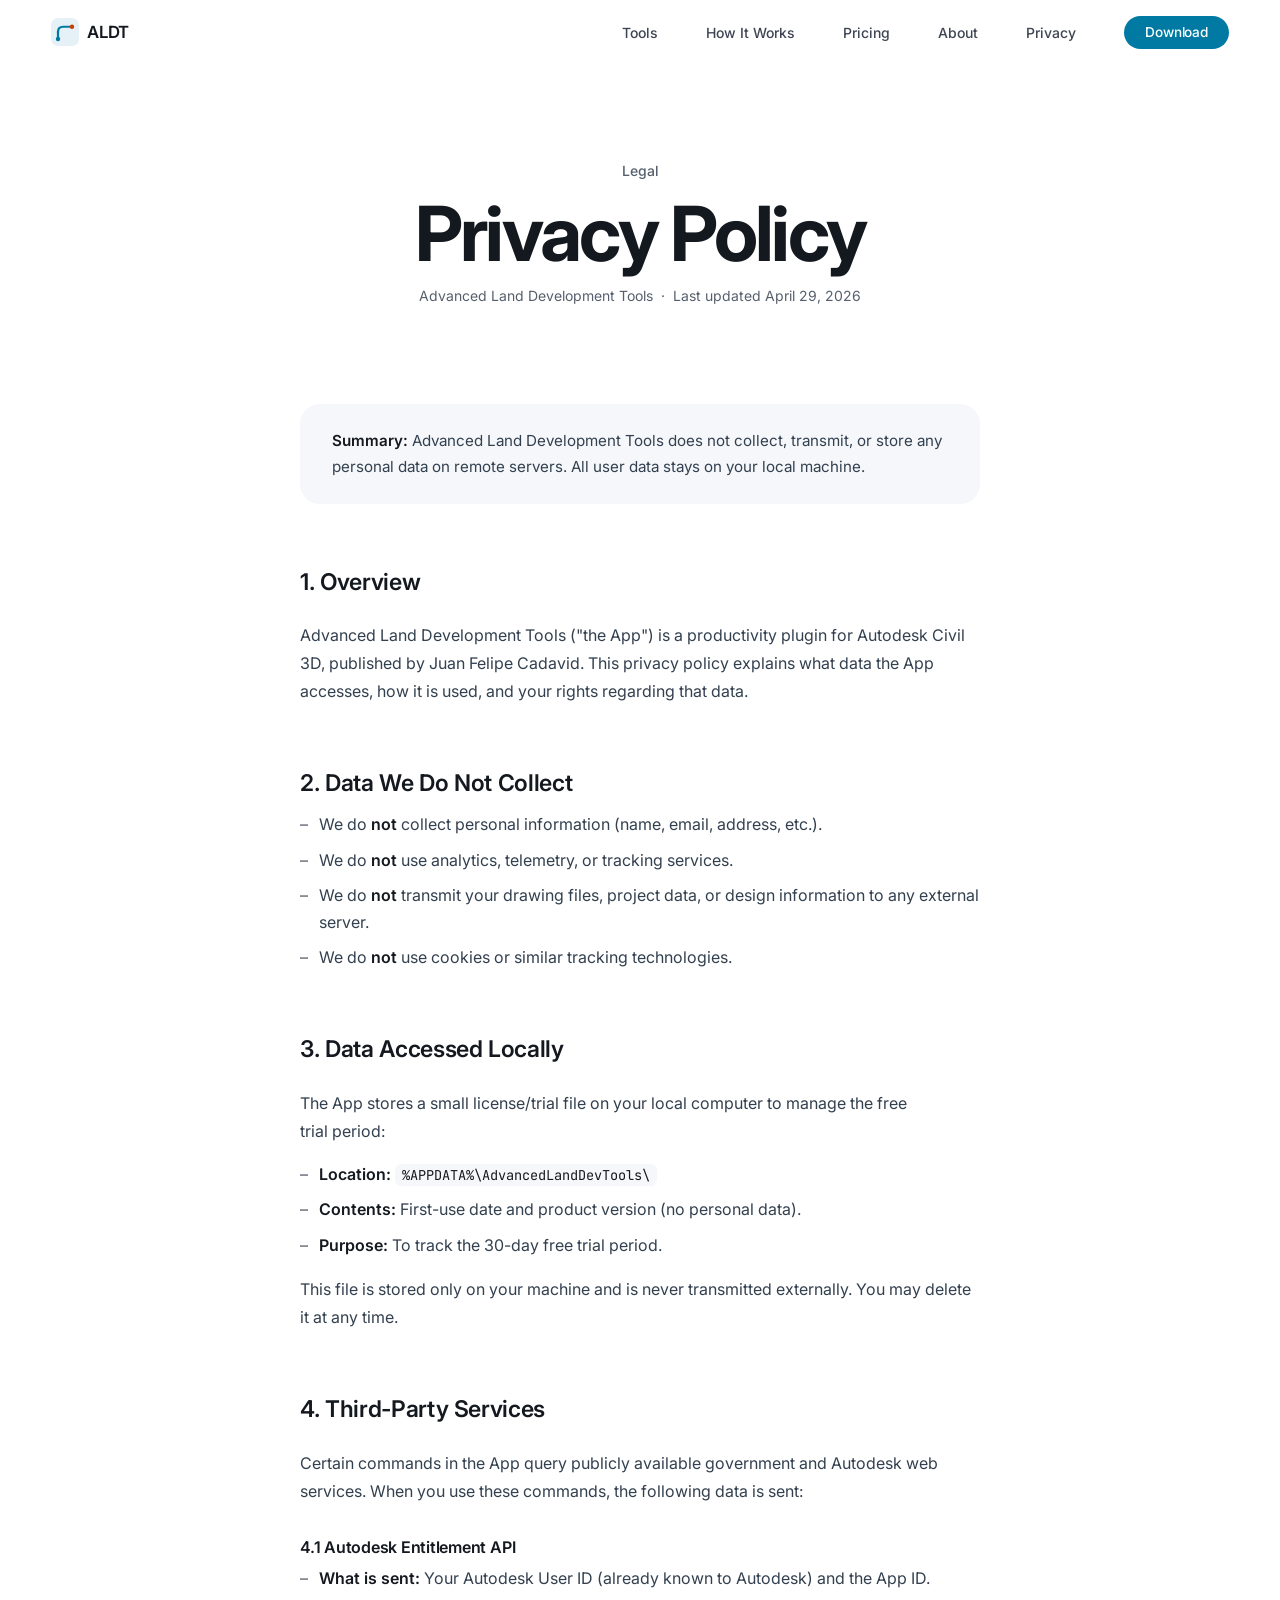
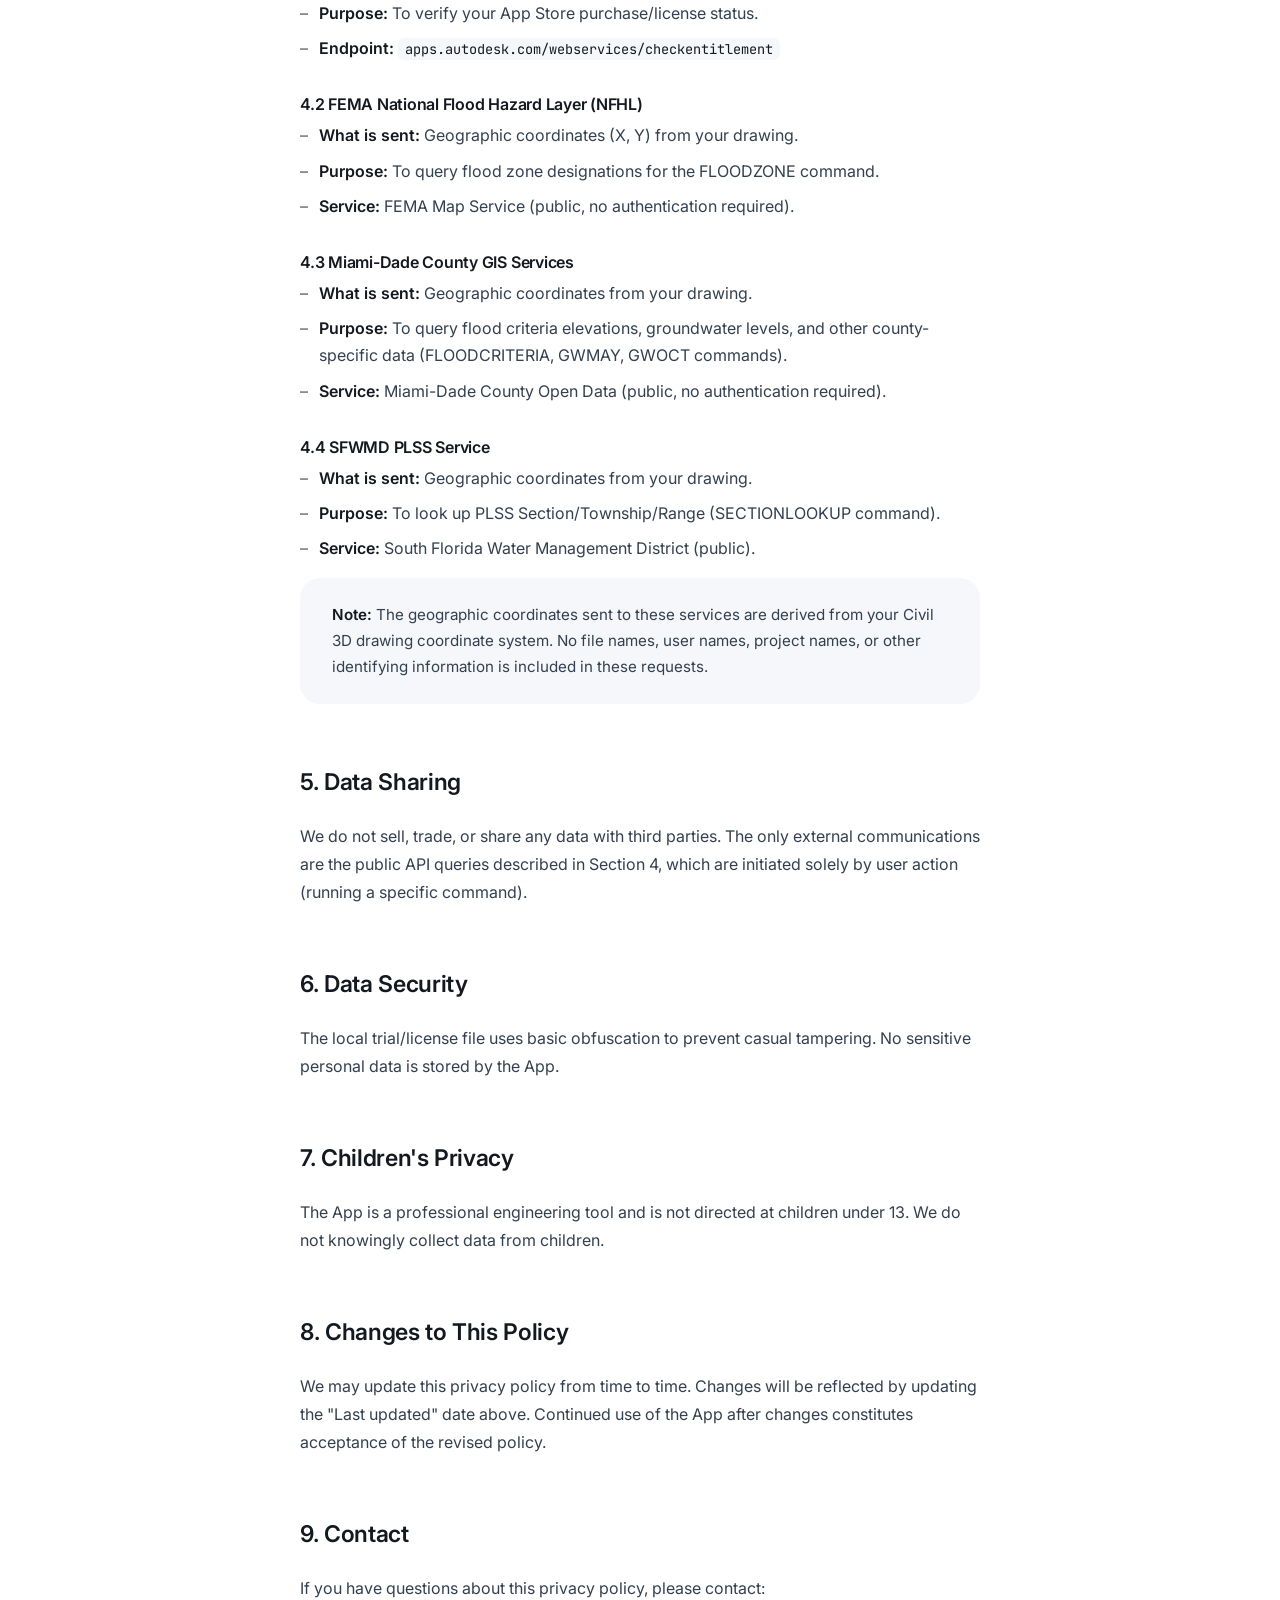
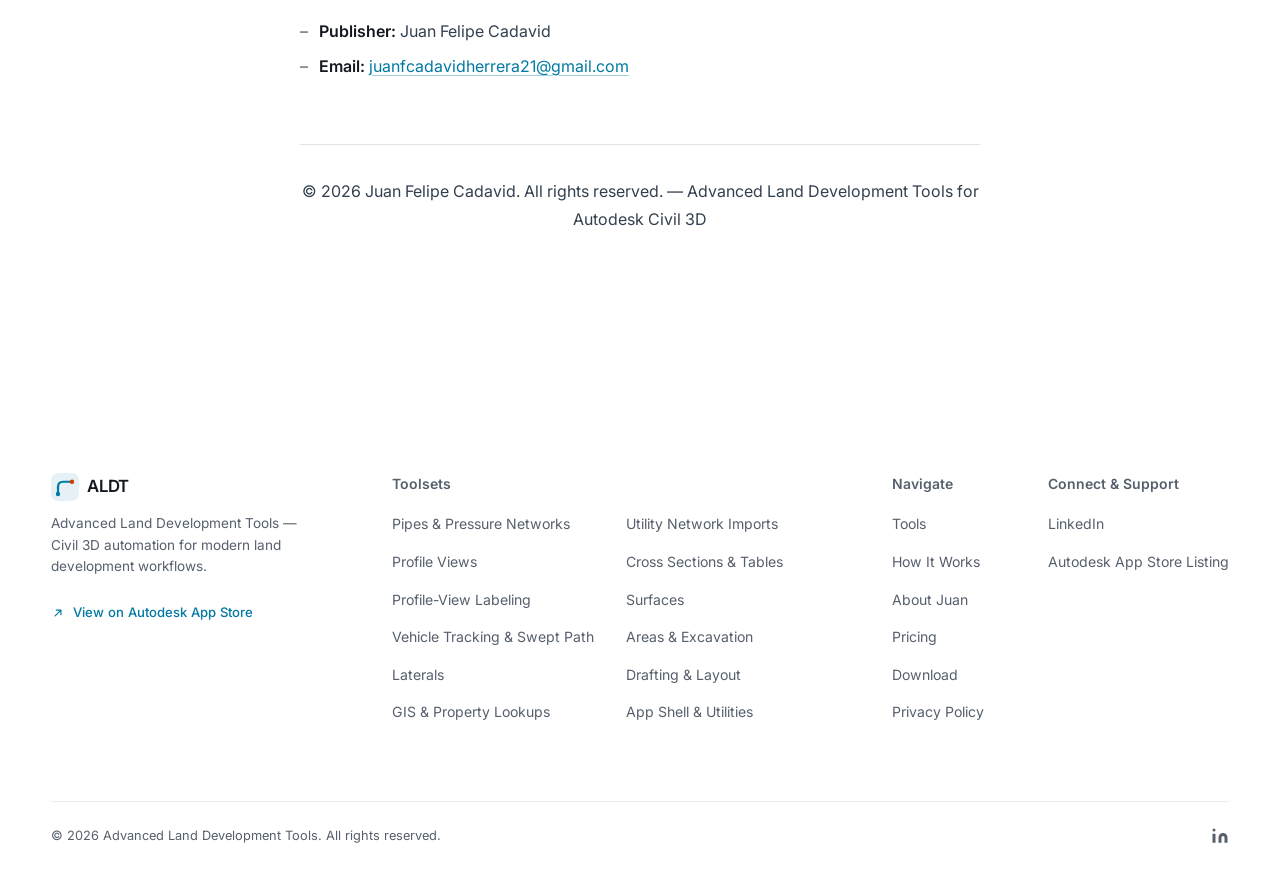
==== commit 2acd7803: "Composition pass: workflow rhythm, measure, and bring privacy.html onto the system Workflow: left-al" ====
--- a/privacy.html
+++ b/privacy.html
@@ -32,15 +32,21 @@
   <meta name="twitter:description" content="Privacy policy for Advanced Land Development Tools — a Civil 3D plugin by Juan Felipe Cadavid." />
   <meta name="twitter:image" content="https://juanfelipecadavidherrera-create.github.io/ALDT/assets/img/og-image.png" />
 
-  <!-- Fonts -->
+  <!-- Fonts. Weights expanded to 400;500;600;700 (index.html currently only
+       pulls 400;500) — this page's headings use 700 (h1) and 600 (h3), and
+       without the actual weight files a browser synthesizes a fake bold
+       instead of rendering real Inter Bold/SemiBold. Scoped to this file
+       since it's the one place that surfaced the gap; not touching
+       index.html's own link tag (nav/hero territory). -->
   <link rel="preconnect" href="https://fonts.googleapis.com" />
   <link rel="preconnect" href="https://fonts.gstatic.com" crossorigin />
-  <link href="https://fonts.googleapis.com/css2?family=Inter:wght@400;500&family=JetBrains+Mono:wght@400&family=Space+Grotesk:wght@400;700&display=swap" rel="stylesheet" />
-
-  <!-- Shared styles — split partials, loaded in cascade order (must match
-       index.html exactly: base tokens/reset first, then the sections this
-       page actually reuses — nav/hero chrome and the general layout rules
-       shared with the rest of the site). -->
+  <link href="https://fonts.googleapis.com/css2?family=Inter:wght@400;500;600;700&family=JetBrains+Mono:wght@400&display=swap" rel="stylesheet" />
+
+  <!-- Shared styles — same partials and cascade order as index.html: base
+       tokens/reset first, then the section files this page reuses (nav
+       chrome from nav-hero.css, the footer from sections.css). tools.css
+       is loaded only to keep load order identical to the main page — no
+       .tools-* class is used here. -->
   <link rel="stylesheet" href="assets/css/base.css" />
   <link rel="stylesheet" href="assets/css/intro.css" />
   <link rel="stylesheet" href="assets/css/nav-hero.css" />
@@ -48,165 +54,188 @@
   <link rel="stylesheet" href="assets/css/sections.css" />
 
   <style>
-    /* ── Privacy page specific ── */
-    .privacy-hero {
-      padding: 9rem 0 4rem;
+    /* ── Legal page ──────────────────────────────────────────────
+       This is a legal document, not a marketing section — the brief here
+       is plain and readable, not decorated. Everything below draws only
+       from base.css's tokens (colour, type scale, spacing, radius,
+       shadow) so the page sits on the same system as the rest of the
+       site without inventing a parallel one of its own. */
+
+    /* No hero, no fixed background behind the nav — the top padding has
+       to clear the fixed nav bar itself (~4.5rem incl. its blur
+       backdrop) plus normal section rhythm, which .legal's clamp does in
+       one figure instead of stacking two paddings. */
+    .legal {
+      padding: clamp(8rem, 16vw, 10rem) 0 var(--space-section);
+      background: var(--bg-primary);
+    }
+
+    .legal__header {
       text-align: center;
-      background: var(--bg-primary);
-      border-bottom: 1px solid var(--border);
-    }
-
-    .privacy-hero .tag { margin-bottom: 1.4rem; }
-
-    .privacy-hero h1 {
-      font-family: var(--font-display);
-      font-size: clamp(2rem, 5vw, 3.2rem);
-      font-weight: 700;
-      letter-spacing: -0.025em;
-      line-height: 1.1;
-      margin-bottom: 0.8rem;
-    }
-
-    .privacy-hero h1 span { color: var(--accent); }
-
-    .privacy-hero__meta {
-      font-family: var(--font-mono);
-      font-size: 0.72rem;
-      letter-spacing: 0.14em;
-      text-transform: uppercase;
+      max-width: 640px;
+      margin: 0 auto var(--space-9);
+    }
+
+    .legal__header .section-label { margin-inline: auto; }
+
+    /* Sentence-case metadata, not the old mono/uppercase/tracked
+       treatment — matches the move .section-label already made
+       site-wide away from a developer-tooling voice. */
+    .legal__meta {
+      font-size: var(--fs-small);
       color: var(--text-muted);
-      margin-top: 0.6rem;
-    }
-
-    /* Content area */
-    .privacy-body {
-      padding: 5rem 0 7rem;
-      background: var(--bg-primary);
-    }
-
-    .privacy-content {
-      max-width: 760px;
-      margin: 0 auto;
-    }
-
-    /* Summary highlight box */
-    .privacy-summary {
-      background: rgba(0,122,163,0.06);
-      border: 1px solid var(--border);
-      border-left: 3px solid var(--accent);
-      border-radius: 0 var(--radius) var(--radius) 0;
-      padding: 1.2rem 1.5rem;
-      margin-bottom: 3rem;
-      font-size: 0.97rem;
+      margin-top: var(--space-3);
+    }
+
+    /* ~68ch — inside the 60–70ch measure guideline for sustained body
+       copy, which this page is almost entirely made of. */
+    .legal__content {
+      max-width: 68ch;
+      margin-inline: auto;
+    }
+
+    /* One quiet callout treatment, used for both the summary at the top
+       and the mid-page note — soft surface, no coloured border-left, no
+       second accent voice. A legal page gets one way of saying "read
+       this part first," not a colour-coded system of them. */
+    .legal__callout {
+      background: var(--bg-secondary);
+      border-radius: var(--radius-lg);
+      padding: var(--space-5) var(--space-6);
+      margin-bottom: var(--space-8);
+      color: var(--text-body);
+      font-size: 0.95rem;
+      line-height: 1.7;
+    }
+    .legal__callout strong { color: var(--text-primary); }
+
+    /* Section headings use h3's scale (base.css), not h2's — h2 is sized
+       for a handful of page-level section titles elsewhere on the site;
+       at nine consecutive subsections in one document h2's display size
+       would be far too loud. Numbered inline rather than as a separate
+       glyph, matching how the source text already reads. */
+    .legal__content h2 {
+      font-size: var(--fs-h3);
+      letter-spacing: var(--tracking-h3);
+      line-height: 1.3;
+      font-weight: 600;
+      margin-top: var(--space-8);
+      margin-bottom: var(--space-3);
+    }
+    .legal__content h2:first-of-type { margin-top: 0; }
+
+    /* Sub-headings (4.1, 4.2 …) — one step down from h2, body face so
+       three heading weights don't compete on one page. */
+    .legal__content h3 {
+      font-family: var(--font-body);
+      font-size: 1rem;
+      font-weight: 600;
       color: var(--text-primary);
-    }
-
-    .privacy-summary strong { color: var(--accent); }
-
-    /* Section headings */
-    .privacy-content h2 {
-      font-family: var(--font-display);
-      font-size: 1.15rem;
-      font-weight: 700;
-      color: var(--text-primary);
-      margin-top: 3rem;
-      margin-bottom: 0.9rem;
-      padding-bottom: 0.5rem;
-      border-bottom: 1px solid var(--border);
-    }
-
-    .privacy-content h3 {
-      font-family: var(--font-body);
-      font-size: 0.95rem;
-      font-weight: 500;
-      color: var(--accent);
-      margin-top: 1.6rem;
-      margin-bottom: 0.6rem;
-    }
-
-    .privacy-content p {
-      color: var(--text-muted);
-      font-size: 0.97rem;
+      margin-top: var(--space-6);
+      margin-bottom: var(--space-2);
+    }
+
+    /* Narrative copy — --text-body, the token this system reserves for
+       prose meant to be read start to finish, not --text-muted (that's
+       for secondary labels). This is the one substantive colour fix this
+       page needed to match the rest of the site. */
+    .legal__content p {
+      color: var(--text-body);
+      font-size: var(--fs-body);
       line-height: 1.75;
-      margin-bottom: 0.9rem;
-    }
-
-    .privacy-content ul {
+      margin-bottom: var(--space-4);
+    }
+
+    .legal__content ul {
       list-style: none;
       padding: 0;
-      margin-bottom: 1rem;
-    }
-
-    .privacy-content ul li {
+      margin: 0 0 var(--space-4);
+      display: flex;
+      flex-direction: column;
+      gap: var(--space-2);
+    }
+
+    .legal__content ul li {
       position: relative;
-      padding-left: 1.3rem;
-      color: var(--text-muted);
-      font-size: 0.97rem;
-      line-height: 1.75;
-      margin-bottom: 0.4rem;
-    }
-
-    .privacy-content ul li::before {
-      content: '—';
+      padding-left: 1.2rem;
+      color: var(--text-body);
+      font-size: var(--fs-body);
+      line-height: 1.7;
+    }
+
+    /* A quiet neutral dash, not accent — a list marker is structure, not
+       a place to spend the page's one accent colour (the same reasoning
+       already applied to the pricing checklist's ticks). */
+    .legal__content ul li::before {
+      content: '–';
       position: absolute;
       left: 0;
-      color: var(--accent);
-      font-size: 0.8rem;
-    }
-
-    .privacy-content strong { color: var(--text-primary); }
-
-    .privacy-content code {
+      color: var(--text-muted);
+    }
+
+    .legal__content strong { color: var(--text-primary); font-weight: 600; }
+
+    /* No border, no accent tint — a soft neutral chip on the page's own
+       secondary ground, matching every other "small inline UI element"
+       on the site (search field, ticks, footer chrome). */
+    .legal__content code {
       font-family: var(--font-mono);
-      font-size: 0.82rem;
-      background: rgba(0,122,163,0.08);
-      border: 1px solid var(--border);
-      color: var(--accent);
-      padding: 0.12em 0.5em;
-      border-radius: 4px;
-    }
-
-    .privacy-content a {
+      font-size: 0.85em;
+      background: var(--bg-secondary);
+      color: var(--text-primary);
+      padding: 0.15em 0.5em;
+      border-radius: 6px;
+    }
+
+    .legal__content a {
       color: var(--accent);
       text-decoration: underline;
-      text-decoration-color: rgba(0,122,163,0.4);
+      text-decoration-color: rgba(0, 122, 163, 0.35);
       text-underline-offset: 3px;
     }
-
-    .privacy-content a:hover {
-      text-decoration-color: var(--accent);
-    }
-
-    /* Mid-page note box */
-    .privacy-note {
-      background: rgba(204,62,0,0.06);
-      border: 1px solid var(--border-warm);
-      border-left: 3px solid var(--accent-warm);
-      border-radius: 0 var(--radius) var(--radius) 0;
-      padding: 1.1rem 1.4rem;
-      margin: 2rem 0;
-      font-size: 0.93rem;
-      color: var(--text-muted);
-    }
-
-    .privacy-note strong { color: var(--accent-warm); }
-
-    /* Divider */
-    .privacy-divider {
+    .legal__content a:hover { text-decoration-color: var(--accent); }
+    .legal__content a:focus-visible {
+      outline: 2px solid var(--accent-dark);
+      outline-offset: 2px;
+      border-radius: 2px;
+    }
+
+    .legal__divider {
       border: none;
       border-top: 1px solid var(--border);
-      margin: 2.5rem 0;
+      margin: var(--space-8) 0 var(--space-6);
+    }
+
+    .legal__closing {
+      text-align: center;
+      font-size: var(--fs-small);
+      color: var(--text-muted);
+    }
+
+    @media (max-width: 680px) {
+      .legal { padding-top: clamp(7rem, 22vw, 8rem); }
     }
   </style>
 </head>
 <body>
 
-  <!-- ── Navigation (same as main site) ── -->
+  <a class="skip-link" href="#main">Skip to main content</a>
+
+  <!-- ── Navigation (same markup/behaviour as the main site's) ──
+       No hero sits behind this nav, so it starts in its "scrolled" — solid
+       — state rather than the translucent one main.js fades in from; there
+       is no unscrolled state on this page for that class to describe.
+       The mobile menu below uses the exact same markup, classes and ARIA
+       contract nav-hero.css already styles (.nav__toggle, #navMenu,
+       .is-open, aria-expanded) — driven by a small page-local script
+       instead of hero.js, since pulling in GSAP/Lenis/the 3D hero canvas
+       for a static legal page's menu button would be a lot of runtime
+       weight for one toggle. -->
   <nav class="nav scrolled" aria-label="Main navigation">
     <div class="container nav__inner">
       <a href="index.html" class="nav__logo">
         <svg class="nav__logo-icon" viewBox="0 0 32 32" fill="none" xmlns="http://www.w3.org/2000/svg" aria-hidden="true">
-          <rect width="32" height="32" rx="8" fill="rgba(0,122,163,0.1)"/>
+          <rect width="32" height="32" rx="8" fill="rgba(0,122,163,0.10)"/>
           <path d="M8 24 L8 16 Q8 10 14 10 L24 10" stroke="#007AA3" stroke-width="2.5" stroke-linecap="round" fill="none"/>
           <circle cx="8" cy="24" r="2.5" fill="#007AA3"/>
           <circle cx="24" cy="10" r="2.5" fill="#CC3E00"/>
@@ -215,149 +244,155 @@
         ALDT
       </a>
 
-      <ul class="nav__links" role="list">
+      <button type="button" class="nav__toggle" id="navToggle" aria-expanded="false" aria-controls="navMenu" aria-label="Open menu">
+        <span class="nav__toggle-icon" aria-hidden="true"></span>
+      </button>
+
+      <ul class="nav__links" id="navMenu" role="list">
         <li><a href="index.html#tools">Tools</a></li>
         <li><a href="index.html#workflow">How It Works</a></li>
+        <li><a href="index.html#pricing">Pricing</a></li>
         <li><a href="index.html#about">About</a></li>
-        <li><a href="index.html#download" class="btn btn--warm nav__cta">Download</a></li>
+        <li><a href="privacy.html" aria-current="page">Privacy</a></li>
+        <li><a href="index.html#download" class="btn btn--primary nav__cta">Download</a></li>
       </ul>
     </div>
   </nav>
 
-  <!-- ── Page Hero ── -->
-  <div class="privacy-hero">
-    <div class="container">
-      <span class="tag">Legal</span>
-      <h1>Privacy <span>Policy</span></h1>
-      <p class="privacy-hero__meta">Advanced Land Development Tools &nbsp;·&nbsp; Last updated: April 29, 2026</p>
-    </div>
-  </div>
-
-  <!-- ── Content ── -->
-  <section class="privacy-body" aria-label="Privacy Policy">
-    <div class="container">
-      <div class="privacy-content">
-
-        <div class="privacy-summary">
-          <strong>Summary:</strong> Advanced Land Development Tools does not collect,
-          transmit, or store any personal data on remote servers. All user data stays
-          on your local machine.
+  <main id="main">
+    <!-- ── Page header ── -->
+    <section class="legal" aria-label="Privacy Policy">
+      <div class="container">
+        <div class="legal__header">
+          <p class="section-label">Legal</p>
+          <h1>Privacy Policy</h1>
+          <p class="legal__meta">Advanced Land Development Tools &nbsp;·&nbsp; Last updated April 29, 2026</p>
         </div>
 
-        <h2>1. Overview</h2>
-        <p>
-          Advanced Land Development Tools ("the App") is a productivity plugin for
-          Autodesk Civil 3D, published by Juan Felipe Cadavid. This privacy policy
-          explains what data the App accesses, how it is used, and your rights
-          regarding that data.
-        </p>
-
-        <h2>2. Data We Do Not Collect</h2>
-        <ul>
-          <li>We do <strong>not</strong> collect personal information (name, email, address, etc.).</li>
-          <li>We do <strong>not</strong> use analytics, telemetry, or tracking services.</li>
-          <li>We do <strong>not</strong> transmit your drawing files, project data, or design
-              information to any external server.</li>
-          <li>We do <strong>not</strong> use cookies or similar tracking technologies.</li>
-        </ul>
-
-        <h2>3. Data Accessed Locally</h2>
-        <p>
-          The App stores a small license/trial file on your local computer to manage the
-          free trial period:
-        </p>
-        <ul>
-          <li><strong>Location:</strong> <code>%APPDATA%\AdvancedLandDevTools\</code></li>
-          <li><strong>Contents:</strong> First-use date and product version (no personal data).</li>
-          <li><strong>Purpose:</strong> To track the 30-day free trial period.</li>
-        </ul>
-        <p>
-          This file is stored only on your machine and is never transmitted externally.
-          You may delete it at any time.
-        </p>
-
-        <h2>4. Third-Party Services</h2>
-        <p>
-          Certain commands in the App query publicly available government and Autodesk
-          web services. When you use these commands, the following data is sent:
-        </p>
-
-        <h3>4.1 Autodesk Entitlement API</h3>
-        <ul>
-          <li><strong>What is sent:</strong> Your Autodesk User ID (already known to Autodesk) and the App ID.</li>
-          <li><strong>Purpose:</strong> To verify your App Store purchase/license status.</li>
-          <li><strong>Endpoint:</strong> <code>apps.autodesk.com/webservices/checkentitlement</code></li>
-        </ul>
-
-        <h3>4.2 FEMA National Flood Hazard Layer (NFHL)</h3>
-        <ul>
-          <li><strong>What is sent:</strong> Geographic coordinates (X, Y) from your drawing.</li>
-          <li><strong>Purpose:</strong> To query flood zone designations for the FLOODZONE command.</li>
-          <li><strong>Service:</strong> FEMA Map Service (public, no authentication required).</li>
-        </ul>
-
-        <h3>4.3 Miami-Dade County GIS Services</h3>
-        <ul>
-          <li><strong>What is sent:</strong> Geographic coordinates from your drawing.</li>
-          <li><strong>Purpose:</strong> To query flood criteria elevations, groundwater levels, and
-              other county-specific data (FLOODCRITERIA, GWMAY, GWOCT commands).</li>
-          <li><strong>Service:</strong> Miami-Dade County Open Data (public, no authentication required).</li>
-        </ul>
-
-        <h3>4.4 SFWMD PLSS Service</h3>
-        <ul>
-          <li><strong>What is sent:</strong> Geographic coordinates from your drawing.</li>
-          <li><strong>Purpose:</strong> To look up PLSS Section/Township/Range (SECTIONLOOKUP command).</li>
-          <li><strong>Service:</strong> South Florida Water Management District (public).</li>
-        </ul>
-
-        <div class="privacy-note">
-          <strong>Note:</strong> The geographic coordinates sent to these services are derived
-          from your Civil 3D drawing coordinate system. No file names, user names, project names,
-          or other identifying information is included in these requests.
+        <div class="legal__content">
+
+          <div class="legal__callout">
+            <strong>Summary:</strong> Advanced Land Development Tools does not collect,
+            transmit, or store any personal data on remote servers. All user data stays
+            on your local machine.
+          </div>
+
+          <h2>1. Overview</h2>
+          <p>
+            Advanced Land Development Tools ("the App") is a productivity plugin for
+            Autodesk Civil 3D, published by Juan Felipe Cadavid. This privacy policy
+            explains what data the App accesses, how it is used, and your rights
+            regarding that data.
+          </p>
+
+          <h2>2. Data We Do Not Collect</h2>
+          <ul>
+            <li>We do <strong>not</strong> collect personal information (name, email, address, etc.).</li>
+            <li>We do <strong>not</strong> use analytics, telemetry, or tracking services.</li>
+            <li>We do <strong>not</strong> transmit your drawing files, project data, or design
+                information to any external server.</li>
+            <li>We do <strong>not</strong> use cookies or similar tracking technologies.</li>
+          </ul>
+
+          <h2>3. Data Accessed Locally</h2>
+          <p>
+            The App stores a small license/trial file on your local computer to manage the
+            free trial period:
+          </p>
+          <ul>
+            <li><strong>Location:</strong> <code>%APPDATA%\AdvancedLandDevTools\</code></li>
+            <li><strong>Contents:</strong> First-use date and product version (no personal data).</li>
+            <li><strong>Purpose:</strong> To track the 30-day free trial period.</li>
+          </ul>
+          <p>
+            This file is stored only on your machine and is never transmitted externally.
+            You may delete it at any time.
+          </p>
+
+          <h2>4. Third-Party Services</h2>
+          <p>
+            Certain commands in the App query publicly available government and Autodesk
+            web services. When you use these commands, the following data is sent:
+          </p>
+
+          <h3>4.1 Autodesk Entitlement API</h3>
+          <ul>
+            <li><strong>What is sent:</strong> Your Autodesk User ID (already known to Autodesk) and the App ID.</li>
+            <li><strong>Purpose:</strong> To verify your App Store purchase/license status.</li>
+            <li><strong>Endpoint:</strong> <code>apps.autodesk.com/webservices/checkentitlement</code></li>
+          </ul>
+
+          <h3>4.2 FEMA National Flood Hazard Layer (NFHL)</h3>
+          <ul>
+            <li><strong>What is sent:</strong> Geographic coordinates (X, Y) from your drawing.</li>
+            <li><strong>Purpose:</strong> To query flood zone designations for the FLOODZONE command.</li>
+            <li><strong>Service:</strong> FEMA Map Service (public, no authentication required).</li>
+          </ul>
+
+          <h3>4.3 Miami-Dade County GIS Services</h3>
+          <ul>
+            <li><strong>What is sent:</strong> Geographic coordinates from your drawing.</li>
+            <li><strong>Purpose:</strong> To query flood criteria elevations, groundwater levels, and
+                other county-specific data (FLOODCRITERIA, GWMAY, GWOCT commands).</li>
+            <li><strong>Service:</strong> Miami-Dade County Open Data (public, no authentication required).</li>
+          </ul>
+
+          <h3>4.4 SFWMD PLSS Service</h3>
+          <ul>
+            <li><strong>What is sent:</strong> Geographic coordinates from your drawing.</li>
+            <li><strong>Purpose:</strong> To look up PLSS Section/Township/Range (SECTIONLOOKUP command).</li>
+            <li><strong>Service:</strong> South Florida Water Management District (public).</li>
+          </ul>
+
+          <div class="legal__callout">
+            <strong>Note:</strong> The geographic coordinates sent to these services are derived
+            from your Civil 3D drawing coordinate system. No file names, user names, project names,
+            or other identifying information is included in these requests.
+          </div>
+
+          <h2>5. Data Sharing</h2>
+          <p>
+            We do not sell, trade, or share any data with third parties. The only external
+            communications are the public API queries described in Section 4, which are initiated
+            solely by user action (running a specific command).
+          </p>
+
+          <h2>6. Data Security</h2>
+          <p>
+            The local trial/license file uses basic obfuscation to prevent casual tampering.
+            No sensitive personal data is stored by the App.
+          </p>
+
+          <h2>7. Children's Privacy</h2>
+          <p>
+            The App is a professional engineering tool and is not directed at children under 13.
+            We do not knowingly collect data from children.
+          </p>
+
+          <h2>8. Changes to This Policy</h2>
+          <p>
+            We may update this privacy policy from time to time. Changes will be reflected by
+            updating the "Last updated" date above. Continued use of the App after changes
+            constitutes acceptance of the revised policy.
+          </p>
+
+          <h2>9. Contact</h2>
+          <p>If you have questions about this privacy policy, please contact:</p>
+          <ul>
+            <li><strong>Publisher:</strong> Juan Felipe Cadavid</li>
+            <li><strong>Email:</strong> <a href="mailto:juanfcadavidherrera21@gmail.com">juanfcadavidherrera21@gmail.com</a></li>
+          </ul>
+
+          <hr class="legal__divider">
+          <p class="legal__closing">&copy; 2026 Juan Felipe Cadavid. All rights reserved. &mdash; Advanced Land Development Tools for Autodesk Civil 3D</p>
+
         </div>
-
-        <h2>5. Data Sharing</h2>
-        <p>
-          We do not sell, trade, or share any data with third parties. The only external
-          communications are the public API queries described in Section 4, which are initiated
-          solely by user action (running a specific command).
-        </p>
-
-        <h2>6. Data Security</h2>
-        <p>
-          The local trial/license file uses basic obfuscation to prevent casual tampering.
-          No sensitive personal data is stored by the App.
-        </p>
-
-        <h2>7. Children's Privacy</h2>
-        <p>
-          The App is a professional engineering tool and is not directed at children under 13.
-          We do not knowingly collect data from children.
-        </p>
-
-        <h2>8. Changes to This Policy</h2>
-        <p>
-          We may update this privacy policy from time to time. Changes will be reflected by
-          updating the "Last updated" date above. Continued use of the App after changes
-          constitutes acceptance of the revised policy.
-        </p>
-
-        <h2>9. Contact</h2>
-        <p>If you have questions about this privacy policy, please contact:</p>
-        <ul>
-          <li><strong>Publisher:</strong> Juan Felipe Cadavid</li>
-          <li><strong>Email:</strong> <a href="mailto:juanfcadavidherrera21@gmail.com">juanfcadavidherrera21@gmail.com</a></li>
-        </ul>
-
-        <hr class="privacy-divider">
-        <p style="font-size:0.82rem; text-align:center;">&copy; 2026 Juan Felipe Cadavid. All rights reserved. &mdash; Advanced Land Development Tools for Autodesk Civil 3D</p>
-
       </div>
-    </div>
-  </section>
-
-  <!-- ── Footer (same as main site) ── -->
+    </section>
+  </main>
+
+  <!-- ── Footer (identical markup to index.html's, so the two pages read
+       as one site) ── -->
   <footer class="footer" aria-label="Footer">
     <div class="container">
       <div class="footer__inner">
@@ -373,33 +408,55 @@
             ALDT
           </a>
           <p>Advanced Land Development Tools — Civil 3D automation for modern land development workflows.</p>
+          <a href="https://apps.autodesk.com/CIV3D/en/Detail/Index?id=790137523277155276&appLang=&os=Win64&mode=preview&autostart=True&loginRequired=True" target="_blank" rel="noopener noreferrer" class="footer__store-link">
+            <svg width="14" height="14" viewBox="0 0 24 24" fill="none" stroke="currentColor" stroke-width="2" stroke-linecap="round" stroke-linejoin="round" aria-hidden="true"><path d="M7 17 17 7M9 7h8v8"/></svg>
+            View on Autodesk App Store
+          </a>
         </div>
 
         <div class="footer__links">
-          <div class="footer__col">
-            <h4>Tools</h4>
+          <div class="footer__col footer__col--toolsets">
+            <h4>Toolsets</h4>
             <ul>
-              <li><a href="index.html#tools">BULKSUR</a></li>
-              <li><a href="index.html#tools">ALIGNDEPLOY</a></li>
-              <li><a href="index.html#tools">PIPEMAGIC</a></li>
-              <li><a href="index.html#tools">INVERTPULLUP</a></li>
+              <li><a href="index.html#tools">Pipes &amp; Pressure Networks</a></li>
+              <li><a href="index.html#tools">Profile Views</a></li>
+              <li><a href="index.html#tools">Profile-View Labeling</a></li>
+              <li><a href="index.html#tools">Vehicle Tracking &amp; Swept Path</a></li>
+              <li><a href="index.html#tools">Laterals</a></li>
+              <li><a href="index.html#tools">GIS &amp; Property Lookups</a></li>
+              <li><a href="index.html#tools">Utility Network Imports</a></li>
+              <li><a href="index.html#tools">Cross Sections &amp; Tables</a></li>
+              <li><a href="index.html#tools">Surfaces</a></li>
+              <li><a href="index.html#tools">Areas &amp; Excavation</a></li>
+              <li><a href="index.html#tools">Drafting &amp; Layout</a></li>
+              <li><a href="index.html#tools">App Shell &amp; Utilities</a></li>
             </ul>
           </div>
           <div class="footer__col">
             <h4>Navigate</h4>
             <ul>
+              <li><a href="index.html#tools">Tools</a></li>
               <li><a href="index.html#workflow">How It Works</a></li>
               <li><a href="index.html#about">About Juan</a></li>
+              <li><a href="index.html#pricing">Pricing</a></li>
               <li><a href="index.html#download">Download</a></li>
-              <li><a href="privacy.html">Privacy Policy</a></li>
+              <li><a href="privacy.html" aria-current="page">Privacy Policy</a></li>
             </ul>
           </div>
           <div class="footer__col">
-            <h4>Connect</h4>
+            <h4>Connect &amp; Support</h4>
             <ul>
               <li>
                 <a href="https://www.linkedin.com/in/juanfelipecadavidherrera" target="_blank" rel="noopener noreferrer">LinkedIn</a>
               </li>
+              <li>
+                <a href="https://apps.autodesk.com/CIV3D/en/Detail/Index?id=790137523277155276&appLang=&os=Win64&mode=preview&autostart=True&loginRequired=True" target="_blank" rel="noopener noreferrer">Autodesk App Store Listing</a>
+              </li>
+              <!-- PLACEHOLDER: add a real support/contact email once the
+                   owner confirms one to publish, e.g.:
+                   <li><a href="mailto:support@yourdomain.com">Email Support</a></li>
+                   Deliberately not auto-filled with the owner's personal
+                   address without an explicit request to publish it. -->
             </ul>
           </div>
         </div>
@@ -416,5 +473,59 @@
     </div>
   </footer>
 
+  <!-- ── Mobile nav toggle ─────────────────────────────────────
+       Minimal, page-local equivalent of the nav-open logic in hero.js
+       (owned by the motion pass, not duplicated here) — just enough to
+       drive the same markup/CSS contract nav-hero.css already defines:
+       aria-expanded on the button, .is-open on the panel, a body scroll
+       lock, Escape/outside-click to close, and a focus trap while open.
+       No GSAP/Lenis dependency, so this page stays light. -->
+  <script>
+  (function () {
+    'use strict';
+    var toggle = document.getElementById('navToggle');
+    var menu = document.getElementById('navMenu');
+    if (!toggle || !menu) return;
+
+    var FOCUSABLE = 'a[href], button:not([disabled])';
+    var isOpen = false;
+
+    function setOpen(next) {
+      isOpen = next;
+      menu.classList.toggle('is-open', isOpen);
+      toggle.setAttribute('aria-expanded', String(isOpen));
+      toggle.setAttribute('aria-label', isOpen ? 'Close menu' : 'Open menu');
+      document.body.classList.toggle('nav-open', isOpen);
+      if (!isOpen) toggle.focus();
+    }
+
+    toggle.addEventListener('click', function () { setOpen(!isOpen); });
+
+    menu.addEventListener('click', function (e) {
+      if (e.target.closest('a')) setOpen(false);
+    });
+
+    document.addEventListener('click', function (e) {
+      if (isOpen && !toggle.contains(e.target) && !menu.contains(e.target)) setOpen(false);
+    });
+
+    document.addEventListener('keydown', function (e) {
+      if (!isOpen) return;
+      if (e.key === 'Escape') { setOpen(false); return; }
+      if (e.key === 'Tab') {
+        var items = Array.prototype.slice.call(menu.querySelectorAll(FOCUSABLE));
+        if (!items.length) return;
+        var first = items[0], last = items[items.length - 1];
+        if (e.shiftKey && document.activeElement === first) { e.preventDefault(); last.focus(); }
+        else if (!e.shiftKey && document.activeElement === last) { e.preventDefault(); first.focus(); }
+      }
+    });
+
+    window.matchMedia('(min-width: 681px)').addEventListener('change', function (e) {
+      if (e.matches && isOpen) setOpen(false);
+    });
+  })();
+  </script>
+
 </body>
 </html>
--- a/assets/css/base.css
+++ b/assets/css/base.css
@@ -29,18 +29,76 @@
   --accent-warm-bright: #E64500;  /* 4.03:1 — large graphics / thick strokes only */
 
   --text-primary: #14181F;  /* 17.8:1 on white — deep neutral, not pure black */
+  --text-body:    #33404F;  /* 10.6:1 on white, 9.9:1 on --bg-secondary */
   --text-muted:   #56606D;  /* 6.38:1 on white */
 
   --border:       rgba(15, 23, 42, 0.12);
   --border-warm:  rgba(204, 62, 0, 0.28);
 
-  --font-display: 'Space Grotesk', sans-serif;
-  --font-body:    'Inter', sans-serif;
-  --font-mono:    'JetBrains Mono', monospace;
-
-  --radius:    12px;
-  --radius-lg: 20px;
-  --transition: 0.35s cubic-bezier(0.4, 0, 0.2, 1);
+  /* ── Type ───────────────────────────────────────────────────
+     --font-display now resolves to Inter, not Space Grotesk. Grotesk's
+     geometric quirk reads technical; Inter is the closest widely available
+     face to the neutral grotesque Apple sets its marketing in, and it was
+     already being loaded for body copy, so this costs nothing. It is kept as
+     a separate token rather than collapsed into --font-body so display and
+     body can diverge again later without touching every call site.
+     The mono face stays: the 53 command tokens are code, and engineers
+     recognise them as code. */
+  --font-display: 'Inter', system-ui, -apple-system, sans-serif;
+  --font-body:    'Inter', system-ui, -apple-system, sans-serif;
+  --font-mono:    'JetBrains Mono', ui-monospace, monospace;
+
+  /* Fluid display scale. Tracking tightens as size grows — the single most
+     recognisable property of large neutral-grotesque headline setting, and
+     the thing that makes big type read as composed rather than merely big. */
+  --fs-display: clamp(2.75rem, 6vw, 4.75rem);
+  --fs-h2:      clamp(2rem, 4vw, 3.25rem);
+  --fs-h3:      clamp(1.25rem, 1.8vw, 1.6rem);
+  --fs-lead:    clamp(1.05rem, 1.4vw, 1.3rem);
+  --fs-body:    1rem;
+  --fs-small:   0.875rem;
+
+  --tracking-display: -0.035em;
+  --tracking-h2:      -0.025em;
+  --tracking-h3:      -0.015em;
+
+  /* ── Spacing ────────────────────────────────────────────────
+     A 4px-derived scale. Sections breathe: --space-section is the vertical
+     rhythm that does most of the work in making a page feel calm. */
+  --space-1: 0.25rem;  --space-2: 0.5rem;   --space-3: 0.75rem;
+  --space-4: 1rem;     --space-5: 1.5rem;   --space-6: 2rem;
+  --space-7: 3rem;     --space-8: 4rem;     --space-9: 6rem;
+  --space-section: clamp(5rem, 10vw, 9rem);
+
+  /* ── Shape ──────────────────────────────────────────────────
+     Buttons are pills. Cards get a generous radius and, crucially, no
+     border — depth comes from an almost-invisible shadow on a tinted
+     ground instead of a hairline, which is what separates a soft surface
+     from a boxed one. */
+  --radius:      12px;
+  --radius-lg:   20px;
+  --radius-card: 22px;
+  --radius-pill: 999px;
+
+  --shadow-sm: 0 1px 2px rgba(15, 23, 42, 0.04),
+               0 2px 8px rgba(15, 23, 42, 0.04);
+  --shadow-md: 0 2px 6px rgba(15, 23, 42, 0.05),
+               0 12px 32px rgba(15, 23, 42, 0.07);
+  --shadow-lg: 0 4px 12px rgba(15, 23, 42, 0.06),
+               0 24px 64px rgba(15, 23, 42, 0.10);
+
+  /* ── Motion ─────────────────────────────────────────────────
+     One easing curve for essentially everything. --ease-out is a decelerating
+     quint: it leaves fast and settles slowly, which is why interface motion
+     built on it feels physical rather than mechanical. Durations are longer
+     than the usual web default on purpose — unhurried motion reads as
+     confident, and nothing here is waiting on a network round trip. */
+  --ease-out:   cubic-bezier(0.22, 1, 0.36, 1);
+  --ease-in-out: cubic-bezier(0.65, 0, 0.35, 1);
+  --dur-fast:   0.25s;
+  --dur-base:   0.45s;
+  --dur-slow:   0.8s;
+  --transition: var(--dur-base) var(--ease-out);
 }
 
 /* ── Reset & Base ───────────────────────────────────────────── */
@@ -58,6 +116,14 @@
   font-family: var(--font-body);
   line-height: 1.6;
   overflow-x: hidden;
+  /* Antialiased rather than the default subpixel rendering. On macOS the
+     default thickens light-on-dark and dark-on-light text differently and
+     makes a geometric sans look heavier than drawn; this is most of why
+     carefully set type looks crisper on Apple's own pages than the same
+     font does elsewhere. */
+  -webkit-font-smoothing: antialiased;
+  -moz-osx-font-smoothing: grayscale;
+  text-rendering: optimizeLegibility;
 }
 
 a { color: inherit; text-decoration: none; }
@@ -87,39 +153,92 @@
   border-color: var(--border-warm);
 }
 
+/* Was mono, uppercase, 0.18em tracked. That is a developer-tooling voice —
+   it shouts a category before the reader has been given anything to read.
+   Now a quiet sentence-case line in the body face: present for orientation,
+   invisible until wanted. */
 .section-label {
-  font-family: var(--font-mono);
-  font-size: 0.72rem;
-  letter-spacing: 0.18em;
-  text-transform: uppercase;
+  font-family: var(--font-body);
+  font-size: var(--fs-small);
+  font-weight: 500;
+  letter-spacing: 0;
+  text-transform: none;
   color: var(--text-muted);
-  margin-bottom: 0.8rem;
+  margin-bottom: var(--space-3);
+}
+
+/* ── Headings ───────────────────────────────────────────────
+   Set centrally so sections cannot drift apart. Display type is a single
+   near-black; colour is reserved for links and the primary action, which is
+   what keeps a page reading as calm rather than decorated. */
+/* text-wrap: balance evens the line lengths of a heading instead of filling
+   each line greedily, which is what removes the single orphaned word
+   ("Up and running in / minutes"). It is the cheapest typographic upgrade
+   available and applies to every heading on the site at once. Paragraphs get
+   `pretty`, which does the narrower job of preventing a one-word last line. */
+h1, h2, h3 {
+  font-family: var(--font-display);
+  color: var(--text-primary);
+  text-wrap: balance;
+}
+p { text-wrap: pretty; }
+
+/* Rhythm. A lead sitting hard against its heading is the most common reason
+   a section reads as cramped no matter how much padding surrounds it. */
+h1 + .lead, h2 + .lead, h3 + .lead,
+h1 + p, h2 + p { margin-top: var(--space-5); }
+h1 { font-size: var(--fs-display); letter-spacing: var(--tracking-display); line-height: 1.04; font-weight: 700; }
+h2 { font-size: var(--fs-h2);      letter-spacing: var(--tracking-h2);      line-height: 1.08; font-weight: 700; }
+h3 { font-size: var(--fs-h3);      letter-spacing: var(--tracking-h3);      line-height: 1.25; font-weight: 600; }
+
+/* One lead-paragraph treatment, used under headings site-wide. */
+.lead {
+  font-size: var(--fs-lead);
+  line-height: 1.55;
+  color: var(--text-body);
+  letter-spacing: -0.01em;
+}
+
+/* Soft surface: the card treatment for the whole site. No hairline border —
+   depth is a shadow so faint it reads as the card sitting on the page rather
+   than being drawn onto it. */
+.surface {
+  background: var(--bg-card);
+  border-radius: var(--radius-card);
+  box-shadow: var(--shadow-sm);
 }
 
 /* ── Buttons ────────────────────────────────────────────────── */
+/* Pills, and a hover that changes tone rather than jumping. The old
+   translateY(-2px) plus a coloured glow on every button made the page feel
+   springy; lifting a control off the page on hover is a game-UI idiom, not a
+   product-page one. Scale is a hair under 1 on press instead. */
 .btn {
   display: inline-flex;
   align-items: center;
-  gap: 0.5rem;
-  padding: 0.75rem 1.6rem;
-  border-radius: var(--radius);
+  justify-content: center;
+  gap: var(--space-2);
+  padding: 0.8rem 1.6rem;
+  border-radius: var(--radius-pill);
   font-family: var(--font-body);
-  font-size: 0.92rem;
+  font-size: 0.95rem;
   font-weight: 500;
+  letter-spacing: -0.01em;
+  line-height: 1;
   cursor: pointer;
   border: none;
-  transition: var(--transition);
-}
+  transition: background var(--dur-fast) var(--ease-out),
+              color var(--dur-fast) var(--ease-out),
+              border-color var(--dur-fast) var(--ease-out),
+              transform var(--dur-fast) var(--ease-out);
+}
+.btn:active { transform: scale(0.975); }
 
 .btn--primary {
   background: var(--accent);
   color: var(--bg-primary);
 }
-.btn--primary:hover {
-  background: var(--accent-dark);
-  transform: translateY(-2px);
-  box-shadow: 0 8px 28px rgba(0,122,163,0.28);
-}
+.btn--primary:hover { background: var(--accent-dark); }
 
 .btn--outline {
   background: var(--bg-primary);
@@ -127,20 +246,15 @@
   border: 1px solid var(--border);
 }
 .btn--outline:hover {
-  border-color: var(--accent);
-  color: var(--accent);
-  transform: translateY(-2px);
+  background: rgba(15, 23, 42, 0.04);
+  border-color: rgba(15, 23, 42, 0.18);
 }
 
 .btn--warm {
   background: var(--accent-warm);
   color: #fff;
 }
-.btn--warm:hover {
-  background: var(--accent-warm-dark);
-  transform: translateY(-2px);
-  box-shadow: 0 8px 28px rgba(204,62,0,0.28);
-}
+.btn--warm:hover { background: var(--accent-warm-dark); }
 
 
 /* Autodesk App Store button */
@@ -170,7 +284,11 @@
    heading, the pricing and the about copy at opacity:0 on a blank page.
    Progressive enhancement: hide only where something can un-hide. */
 .reveal { opacity: 1; transform: none; }
-.js .reveal { opacity: 0; transform: translateY(50px); }
+/* 50px of travel is a slide; 16px is a settle. Restrained displacement over a
+   longer duration is what separates considered motion from a page that
+   lurches as you scroll. The actual tween runs in main.js on the same
+   tokens. */
+.js .reveal { opacity: 0; transform: translateY(16px); }
 .reveal.is-visible { opacity: 1; transform: translateY(0); }
 
 /* Reduced motion: never hide content waiting on an animation that should
@@ -191,6 +309,20 @@
 
 /* ── Selection ──────────────────────────────────────────────── */
 ::selection { background: rgba(0,122,163,0.22); color: var(--text-primary); }
+
+/* ── Focus ──────────────────────────────────────────────────
+   One visible ring for every interactive element. .btn previously defined
+   no focus treatment at all, so keyboard users tabbing across the page had
+   nothing to follow on the primary actions. Scoped to :focus-visible so it
+   never appears on a mouse click. */
+a:focus-visible,
+button:focus-visible,
+input:focus-visible,
+[tabindex]:focus-visible {
+  outline: 2px solid var(--accent);
+  outline-offset: 3px;
+  border-radius: var(--radius);
+}
 
 /* ── Skip Link ──────────────────────────────────────────────── */
 /* Off-screen until focused, then pinned over the fixed nav (z-index 100)
--- a/assets/css/intro.css
+++ b/assets/css/intro.css
@@ -1,6 +1,9 @@
 /* ============================================================
    ALDT — intro
-   Trench intro overlay (3D canvas lives in assets/js/intro.js).
+   Trench intro overlay (3D canvas lives in assets/js/pipe3d.js; the DOM
+   overlay driver — hint fade, closing accent-rule, nav-reveal failsafes,
+   Skip — lives in assets/js/intro.js). The tagline itself is static CSS,
+   not driven by that file — see .pipe-intro__text below.
    ============================================================ */
 
 /* ── Pipe Assembly Intro ────────────────────────────────────── */
@@ -23,29 +26,77 @@
 }
 
 /* Text overlay */
+/* z-index 2: the canvas is explicitly z-index 1 (so it covers the no-JS
+   fallback panel beneath it), which means any overlay left on z-index auto
+   is painted UNDER the scene no matter where it sits in source order. The
+   tagline and the scroll hint both need to be above it; the skip button
+   already sets its own z-index below. */
 .pipe-intro__text {
   position: absolute;
   bottom: 14%;
   left: 50%;
   transform: translateX(-50%);
+  z-index: 2;
   text-align: center;
-  opacity: 0;
+  /* Visible from frame one, not JS-driven opacity: this tagline IS the
+     page's largest real DOM text, so it has to be the LCP candidate — and
+     LCP is measured against first paint, long before pipe3d.js's module
+     has even fetched, let alone run its first animation frame. Gating it
+     behind a script-driven fade (the old p > 0.78 reveal) meant nothing
+     substantial painted until the 6.5s build was nearly over: measured
+     10.3s LCP. Static CSS opacity: 1 costs nothing and resolves in one
+     paint regardless of network/JS timing. See .pipe-intro__tagline below
+     for why the same style holds up at both ends of the sunrise. */
+  opacity: 1;
   pointer-events: none;
   white-space: nowrap;
 }
 
-/* Tagline and scroll hint sit on top of the WebGL scene, not the page
-   background, and that scene starts dark (pre-dawn) — so like .pipe-intro
-   above these are intentionally NOT tied to the global light-theme text
-   tokens (which are dark-on-light). A soft shadow keeps them readable
-   across the animation's brightness range. */
+/* The tagline and the scroll hint sit on the WebGL scene, not the page
+   background, so neither is tied to the global light-theme text tokens.
+   But the tagline is visible across the *entire* sunrise now (pre-dawn
+   navy through full daylight — see pipe3d.js's DAY keyframes), not just
+   the bright tail end, so it can't lean on either extreme alone. Dark
+   text over a translucent WHITE scrim (not a dark one) turns out to work
+   at both ends: mixing white into near-black pre-dawn sky still lifts the
+   composited background well clear of the dark text (~7:1+ measured
+   against the darkest sky stop, #03060c), and mixing white into the
+   pale midday sky only pushes it lighter still. A dark-scrim/light-text
+   treatment doesn't have that property — it was tried first and went
+   white-on-white the moment the sky brightened, which is why this is a
+   light scrim with dark text instead. The hint (below) only ever shows
+   over the dark pre-dawn cut, so it stays white on a dark shadow. */
 .pipe-intro__tagline {
   font-family: var(--font-display);
   font-size: clamp(1.1rem, 2.8vw, 1.9rem);
   font-weight: 700;
-  color: rgba(255, 255, 255, 0.95);
-  text-shadow: 0 2px 16px rgba(0, 0, 0, 0.55);
+  color: var(--text-primary);
+  text-shadow: 0 1px 10px rgba(255, 255, 255, 0.6);
   letter-spacing: -0.01em;
+  background: rgba(255, 255, 255, 0.62);
+  backdrop-filter: blur(6px);
+  -webkit-backdrop-filter: blur(6px);
+  border-radius: 100px;
+  padding: 0.5em 1.4em;
+}
+
+/* Closing beat: with the tagline itself visible for the whole animation
+   now, the old "reveal" moment at p > 0.78 (trench backfilled, sunrise
+   basically done) needed a new home instead of just disappearing — this
+   thin rule draws in under the pill in that same window, driven by
+   intro.js off the same progress clock the tagline used to fade on. Pure
+   decoration (aria-hidden, no text of its own), so it carries none of the
+   LCP/contrast requirements the tagline does. */
+.pipe-intro__accent {
+  display: block;
+  width: 2.75rem;
+  height: 2px;
+  margin: 0.6em auto 0;
+  background: var(--accent-warm);
+  border-radius: 2px;
+  opacity: 0;
+  transform: scaleX(0);
+  transform-origin: center;
 }
 
 /* Scroll hint */
@@ -65,6 +116,21 @@
   color: rgba(255, 255, 255, 0.72);
   text-shadow: 0 1px 10px rgba(0, 0, 0, 0.5);
   transition: opacity 0.4s;
+  z-index: 2; /* see .pipe-intro__text above */
+}
+
+/* Reduced motion used to never fire a per-frame 'aldt:intro-progress' —
+   the event the hint's opacity is normally driven off (pipe3d.js held a
+   single finished frame instead) — so the hint's default opacity (1, the
+   CSS initial value) went uncleared forever. pipe3d.js's reduced path now
+   fires one such event at p:1 before completing, which intro.js's own
+   progress-listener math already resolves to hint opacity 0 — but this
+   media query is the real fix: same shape as .pipe-intro__skip below, it
+   needs no event to ever arrive, so it can't be left stuck by one that
+   doesn't (a blocked module, a WebGL failure, any future change to the
+   emitting side). Belt-and-suspenders, CSS is the belt. */
+@media (prefers-reduced-motion: reduce) {
+  .pipe-intro__hint { display: none; }
 }
 
 @media (max-width: 680px) {
@@ -73,3 +139,133 @@
   }
 }
 
+/* ── Static fallback: a JS-off or WebGL-unavailable visitor still sees
+   something intentional, not the #05070C void above ──────────
+   Painted BEFORE #pipe-canvas in source order (see index.html), so in
+   their shared stacking context it sits behind the canvas by default —
+   deliberately NOT gated behind the `html.js` class the head script sets
+   (see index.html): that class only tracks whether window.ALDT (the
+   shared Lenis/GSAP core) booted, which says nothing about whether THIS
+   canvas specifically ever got a WebGL context — three.js's CDN could be
+   blocked, or WebGL could be disabled, while the rest of the page boots
+   fine. Plain DOM order covers both failure modes with nothing to
+   coordinate: no context ever created on the canvas (module never ran,
+   or WebGL truly unavailable) means nothing ever draws over this, JS or
+   no JS. The canvas's first real frame (an opaque sky texture, see
+   pipe3d.js's scene.background) covers it completely the instant WebGL
+   actually starts rendering. */
+.pipe-intro__fallback {
+  position: absolute;
+  inset: 0;
+  z-index: 0;
+  display: flex;
+  flex-direction: column;
+  align-items: center;
+  justify-content: center;
+  gap: 0.65rem;
+  text-align: center;
+  padding: 0 1.5rem;
+  /* Pre-dawn blue hour warming into excavated earth — the same beats the
+     WebGL sunrise timeline plays through (see pipe3d.js's DAY keyframes),
+     compressed into one static gradient rather than any one frame of it. */
+  background: linear-gradient(180deg,
+    #0a1830 0%, #2c5da3 38%, #dfd0ad 68%, #8a6a45 86%, #4e3d2c 100%);
+}
+
+.pipe-intro__fallback-mark {
+  font-family: var(--font-display);
+  font-weight: 700;
+  font-size: clamp(1.6rem, 5vw, 2.6rem);
+  letter-spacing: -0.01em;
+  color: #F7F9FB;
+  text-shadow: 0 2px 18px rgba(0, 0, 0, 0.5);
+}
+
+.pipe-intro__fallback-tag {
+  font-family: var(--font-mono);
+  font-size: 0.78rem;
+  letter-spacing: 0.14em;
+  text-transform: uppercase;
+  color: rgba(255, 255, 255, 0.82);
+  text-shadow: 0 1px 10px rgba(0, 0, 0, 0.45);
+}
+
+/* ── Skip control ───────────────────────────────────────────
+   Same voice as .pipe-intro__hint above (mono, uppercase, small) — a
+   returning visitor shouldn't have to sit through a build sequence every
+   time to reach the page underneath it. Sits above the canvas (z-index
+   higher than #pipe-canvas's 1, set inline in index.html) and, unlike
+   the canvas/hint/tagline, is never pointer-events:none. */
+.pipe-intro__skip {
+  position: absolute;
+  top: 1.5rem;
+  right: 1.5rem;
+  z-index: 5;
+  display: inline-flex;
+  align-items: center;
+  padding: 0.5rem 0.9rem;
+  font-family: var(--font-mono);
+  font-size: 0.68rem;
+  letter-spacing: 0.14em;
+  text-transform: uppercase;
+  color: rgba(255, 255, 255, 0.86);
+  background: rgba(10, 14, 22, 0.34);
+  border: 1px solid rgba(255, 255, 255, 0.38);
+  border-radius: 999px;
+  backdrop-filter: blur(6px);
+  -webkit-backdrop-filter: blur(6px);
+  cursor: pointer;
+  transition: opacity 0.35s ease, background 0.2s, border-color 0.2s, color 0.2s;
+}
+
+.pipe-intro__skip:hover {
+  background: rgba(10, 14, 22, 0.55);
+  border-color: rgba(255, 255, 255, 0.6);
+  color: #fff;
+}
+
+.pipe-intro__skip:focus-visible {
+  outline: 2px solid var(--accent-bright, #0091C2);
+  outline-offset: 2px;
+  background: rgba(10, 14, 22, 0.55);
+  border-color: rgba(255, 255, 255, 0.6);
+  color: #fff;
+}
+
+/* Retired by intro.js once 'aldt:intro-complete' fires — nothing left to
+   skip past once the build has actually finished. */
+.pipe-intro__skip.is-done {
+  opacity: 0;
+  pointer-events: none;
+}
+
+/* The reduced-motion still frame IS the finished condition already (see
+   pipe3d.js's `reduced` branch) — there's nothing to skip past, so the
+   control never appears rather than flashing briefly before intro.js's
+   own 'aldt:intro-complete' listener retires it. */
+/* Coarse pointers get a full 44px target; the desktop size is a deliberately
+   quiet 32px so the control doesn't compete with the scene. */
+@media (pointer: coarse) {
+  .pipe-intro__skip {
+    min-height: 44px;
+    padding: 0.75rem 1.1rem;
+  }
+}
+
+@media (prefers-reduced-motion: reduce) {
+  .pipe-intro__skip { display: none; }
+}
+
+/* Genuinely no JS at all (see the html.js class comment above): the click
+   handler that gives this button a job never attaches, so don't offer a
+   control that can't do anything. */
+html:not(.js) .pipe-intro__skip { display: none; }
+
+@media (max-width: 680px) {
+  .pipe-intro__skip {
+    top: 1.1rem;
+    right: 1.1rem;
+    font-size: 0.62rem;
+    padding: 0.45rem 0.75rem;
+  }
+}
--- a/assets/css/nav-hero.css
+++ b/assets/css/nav-hero.css
@@ -10,29 +10,42 @@
    Rather than guessing, it carries its own translucent light backdrop at
    all times so its (dark) text stays legible regardless of what's behind
    — this doesn't fight the JS opacity fade, it's just what's rendered once
-   that opacity resolves to 1. .scrolled strengthens the same backdrop. */
+   that opacity resolves to 1.
+
+   --nav-condense (0 → 1) is what used to be the binary .scrolled class:
+   hero.js now drives it continuously (scrubbed under no-preference,
+   flipped instantly at a threshold under reduced motion) so the bar
+   condenses in step with the first ~140px of scroll instead of snapping.
+   The default of 0 in every var() below is the resting state, so a page
+   where that JS never runs (blocked CDN, JS disabled) still renders the
+   correct un-condensed nav — same progressive-enhancement contract as
+   the .reveal system in base.css.
+
+   The hide-on-scroll-down / reveal-on-scroll-up slide is a separate,
+   direction-triggered move, not a scrub — hero.js animates it with GSAP
+   directly (as `yPercent`, composing with intro.js's own `y` fade-in
+   rather than fighting it over the same property), so `transform` is
+   deliberately left out of the transition below. background-color keeps
+   a short transition of its own regardless of motion preference — it's
+   the one thing here that still needs smoothing under reduced motion,
+   since that branch flips --nav-condense in a single instant step
+   rather than scrubbing it. */
 .nav {
   position: fixed;
   top: 0;
   left: 0;
   right: 0;
   z-index: 100;
-  padding: 1.4rem 0;
-  background: rgba(255, 255, 255, 0.75);
-  backdrop-filter: blur(12px);
-  -webkit-backdrop-filter: blur(12px);
-  transition: var(--transition);
-}
-
-.nav.scrolled {
-  padding: 0.8rem 0;
-  background: rgba(255, 255, 255, 0.92);
-  backdrop-filter: blur(18px);
-  -webkit-backdrop-filter: blur(18px);
-  border-bottom: 1px solid var(--border);
+  padding: calc(var(--space-4) - var(--space-1) * var(--nav-condense, 0)) 0;
+  background: rgba(255, 255, 255, calc(0.7 + 0.18 * var(--nav-condense, 0)));
+  backdrop-filter: blur(calc(16px + 4px * var(--nav-condense, 0)));
+  -webkit-backdrop-filter: blur(calc(16px + 4px * var(--nav-condense, 0)));
+  border-bottom: 1px solid rgba(15, 23, 42, calc(0.12 * var(--nav-condense, 0)));
+  transition: background-color var(--dur-fast) var(--ease-out);
 }
 
 .nav__inner {
+  position: relative; /* containing block for the mobile .nav__links panel */
   display: flex;
   align-items: center;
   justify-content: space-between;
@@ -41,37 +54,116 @@
 .nav__logo {
   display: flex;
   align-items: center;
-  gap: 0.6rem;
+  gap: var(--space-2);
   font-family: var(--font-display);
-  font-weight: 700;
-  font-size: 1.15rem;
-  letter-spacing: -0.01em;
+  font-weight: 600;
+  font-size: 1.05rem;
+  letter-spacing: var(--tracking-h3);
 }
 
 .nav__logo-icon {
-  width: 32px;
-  height: 32px;
+  width: 28px;
+  height: 28px;
 }
 
 .nav__links {
   display: flex;
   align-items: center;
-  gap: 2.5rem;
+  /* Generous spacing between a handful of quiet links is what makes a nav
+     feel unhurried rather than crowded — this is the single biggest lever
+     for the "light, gets out of the way" brief. */
+  gap: var(--space-7);
   list-style: none;
 }
 
 .nav__links a {
-  font-size: 0.88rem;
+  font-size: var(--fs-small);
   font-weight: 500;
-  /* Slightly darker than the page's --text-muted on purpose: the nav
-     backdrop is translucent, so link text needs extra contrast margin to
-     stay >=4.5:1 even when whatever's behind the blur is dark. */
+  /* Deliberately darker than --text-muted (#56606D): the nav backdrop is
+     translucent, so link text needs extra contrast margin to stay >=4.5:1
+     even when whatever's behind the blur is dark (the WebGL intro mid-fade,
+     for one). Not a token because it exists for this one legibility
+     reason, not as a reusable design-system colour. */
   color: #3D4552;
-  transition: color 0.2s;
+  transition: color var(--dur-fast) var(--ease-out);
 }
 .nav__links a:hover { color: var(--text-primary); }
 
-.nav__cta { font-size: 0.85rem; padding: 0.55rem 1.2rem; }
+.nav__links a:focus-visible {
+  outline: 2px solid var(--accent);
+  outline-offset: 3px;
+  border-radius: var(--radius);
+}
+
+/* The colour has to be restated here, not left to .btn--primary. Both the
+   CTA and the plain nav links are matched by `.nav__links a` (specificity
+   0-1-1), which beats `.btn--primary` (0-1-0) — so the button rendered its
+   white label in the muted grey link colour instead: 1.99:1 on the accent
+   fill. `.nav__links .nav__cta` ties on specificity and wins on order.
+   Radius/pill shape comes free from .btn's --radius-pill — nothing to add
+   here. */
+.nav__links .nav__cta {
+  font-size: 0.85rem;
+  padding: 0.6rem 1.3rem;
+  color: var(--bg-primary);
+}
+.nav__links .nav__cta:hover { color: var(--bg-primary); }
+
+/* ── Mobile menu toggle ─────────────────────────────────────── */
+/* Hidden on desktop (see .nav__links display below); shown only under the
+   680px breakpoint. A 44px hit target per the touch-target requirement,
+   even though the visible glyph is much smaller. The icon is pure CSS
+   (three bars via the element + two pseudo-elements) so it can morph to
+   an "X" off the same aria-expanded attribute hero.js sets — the icon can
+   never show a state the a11y tree disagrees with. */
+.nav__toggle {
+  display: none;
+  align-items: center;
+  justify-content: center;
+  width: 44px;
+  height: 44px;
+  background: transparent;
+  border: none;
+  border-radius: var(--radius);
+  cursor: pointer;
+  -webkit-tap-highlight-color: transparent;
+}
+
+.nav__toggle:focus-visible {
+  outline: 2px solid var(--accent);
+  outline-offset: 2px;
+}
+
+.nav__toggle-icon,
+.nav__toggle-icon::before,
+.nav__toggle-icon::after {
+  content: '';
+  display: block;
+  width: 20px;
+  height: 2px;
+  border-radius: 2px;
+  background: var(--text-primary);
+  transition: transform var(--dur-fast) var(--ease-out),
+              opacity var(--dur-fast) var(--ease-out),
+              background var(--dur-fast) var(--ease-out);
+}
+
+.nav__toggle-icon {
+  position: relative;
+}
+.nav__toggle-icon::before { position: absolute; left: 0; top: -6px; }
+.nav__toggle-icon::after  { position: absolute; left: 0; top: 6px; }
+
+/* Open state: middle bar disappears, top/bottom bars rotate into an X. */
+.nav__toggle[aria-expanded="true"] .nav__toggle-icon {
+  background: transparent;
+}
+.nav__toggle[aria-expanded="true"] .nav__toggle-icon::before {
+  transform: translateY(6px) rotate(45deg);
+}
+.nav__toggle[aria-expanded="true"] .nav__toggle-icon::after {
+  transform: translateY(-6px) rotate(-45deg);
+}
 
 /* ── Hero ───────────────────────────────────────────────────── */
 .hero {
@@ -80,7 +172,7 @@
   display: flex;
   align-items: center;
   overflow: hidden;
-  padding: 7rem 0 4rem;
+  padding: var(--space-9) 0 var(--space-8);
 }
 
 .hero__bg {
@@ -90,37 +182,46 @@
   z-index: 0;
 }
 
-#hero-pipes {
-  width: 100%;
-  height: 100%;
-  /* Was tuned at 0.18 for glow-on-dark; on white the same alpha reads as
-     washed out, so it's raised to stay a visible (still subtle) backdrop. */
-  opacity: 0.4;
-}
-
+/* One soft, off-center glow — the entire background layer. Everything
+   this used to sit alongside (a survey grid, an alignment path with a
+   curve-data callout, a station-tick group) has been removed: an Apple
+   hero puts one idea on clean ground, and that layer of plan-view detail
+   was visual noise competing with the headline and the product panel for
+   attention, not supporting either. What's left is deliberately almost
+   nothing — a faint warmth behind the product panel, gone if you're not
+   looking for it. */
 .hero__glow {
   position: absolute;
-  width: 600px;
-  height: 600px;
+  width: 640px;
+  height: 640px;
   border-radius: 50%;
-  background: radial-gradient(circle, rgba(0,122,163,0.08) 0%, transparent 70%);
+  background: radial-gradient(circle, rgba(0, 122, 163, 0.07) 0%, transparent 70%);
   top: 50%;
-  left: 50%;
-  transform: translate(-50%, -50%);
+  right: 8%;
+  transform: translateY(-50%);
   pointer-events: none;
 }
 
-.hero__content {
+/* Two-column layout: copy on the left, product illustration on the right.
+   Collapses to one column (mockup hidden) under 980px — see Responsive. */
+.hero__layout {
   position: relative;
   z-index: 1;
-  max-width: 780px;
+  display: grid;
+  grid-template-columns: minmax(0, 560px) 1fr;
+  align-items: center;
+  gap: var(--space-7);
+}
+
+.hero__content {
+  max-width: 560px;
 }
 
 .hero__eyebrow {
   display: flex;
   align-items: center;
-  gap: 0.75rem;
-  margin-bottom: 1.8rem;
+  gap: var(--space-3);
+  margin-bottom: var(--space-5);
 }
 
 .hero__eyebrow-dot {
@@ -136,55 +237,221 @@
   50%       { box-shadow: 0 0 0 8px rgba(0,122,163,0); }
 }
 
+/* A quiet compatibility/version badge, not a shout — muted colour, no
+   accent. Colour on large or attention-seeking type is reserved for links
+   and the primary action; this used to run in --accent blue, which put a
+   third colour voice above the fold before the reader even reached the
+   headline. */
 .hero__eyebrow-text {
   font-family: var(--font-mono);
+  font-size: var(--fs-small);
+  letter-spacing: 0.06em;
+  color: var(--text-muted);
+}
+
+@media (prefers-reduced-motion: reduce) {
+  .hero__eyebrow-dot { animation: none; }
+}
+
+/* h1 is styled centrally in base.css (size, tracking, weight, the single
+   near-black colour) — this only adds the local spacing. The headline's
+   second line used to be set in accent blue; it is now the same colour as
+   the first, which is the change that does the most to make the hero read
+   as composed rather than decorated. */
+.hero__title {
+  margin-bottom: var(--space-5);
+}
+
+.hero__subtitle {
+  max-width: 500px;
+  margin-bottom: var(--space-6);
+}
+
+.hero__actions {
+  display: flex;
+  align-items: center;
+  gap: var(--space-4);
+  flex-wrap: wrap;
+  margin-bottom: var(--space-5);
+}
+
+/* base.css's .btn has no focus-visible treatment of its own (border:none
+   plus no outline rule — verified by tabbing to these two buttons and
+   finding no visible ring at all), so it's added here, scoped to the
+   hero's own buttons. */
+.hero__actions .btn:focus-visible {
+  outline: 2px solid var(--accent);
+  outline-offset: 3px;
+}
+
+/* ── Trust row ──────────────────────────────────────────────── */
+/* The only thing above the fold that told a visitor this is a real,
+   listed, paid product used to be the small mono eyebrow. What follows
+   here is stated elsewhere on the page too (JSON-LD, the download
+   section) — nothing invented for credibility's sake. Was two
+   checkmark-badge chips; now one small, calm line of text — quieter than
+   the buttons above it, present for the visitor who's already scanning
+   for reassurance rather than announcing itself to everyone. */
+.hero__trust {
+  font-size: var(--fs-small);
+  color: var(--text-muted);
+}
+
+.hero__trust-sep {
+  margin: 0 0.4em;
+  color: var(--border);
+}
+
+/* ── Product illustration ──────────────────────────────────────
+   Stylized, not a screenshot: the site's own tokens, its own type,
+   simplified panel chrome that doesn't reproduce Autodesk's ribbon or
+   any brand mark. A ribbon-style command strip (HTML) sits above a
+   profile-view panel (inline SVG) — the two things ALDT actually adds
+   to Civil 3D and produces from it. Reads as a clean product shot: a
+   soft shadow instead of a hairline border, generous internal padding.
+   ────────────────────────────── */
+.hero__mockup {
+  position: relative;
+  justify-self: end;
+  width: 100%;
+  max-width: 520px;
+}
+
+.hero__mockup-badge {
+  position: absolute;
+  top: -14px;
+  right: 20px;
+  z-index: 1;
+  background: var(--bg-primary);
+  border-radius: var(--radius-pill);
+  padding: 0.4em 1em;
+  font-family: var(--font-mono);
+  font-size: 0.7rem;
+  letter-spacing: 0.06em;
+  color: var(--accent);
+  box-shadow: var(--shadow-sm);
+}
+
+/* No hairline border — depth comes from --shadow-lg on the site's soft
+   surface radius instead, which is what separates a clean product shot
+   from a boxed-in screenshot. */
+.mockup {
+  border-radius: var(--radius-card);
+  background: var(--bg-card);
+  box-shadow: var(--shadow-lg);
+  overflow: hidden;
+}
+
+/* Command-strip stand-in for the ALDT ribbon tab — plain rounded chips,
+   not the real Fluent ribbon, in the site's own blue rather than
+   Autodesk's UI chrome. */
+.mockup__ribbon {
+  display: flex;
+  align-items: center;
+  gap: var(--space-2);
+  padding: var(--space-3) var(--space-5);
+  background: var(--bg-secondary);
+  border-bottom: 1px solid var(--border);
+  overflow-x: auto;
+}
+
+.mockup__ribbon-label {
+  font-family: var(--font-display);
+  font-weight: 700;
   font-size: 0.78rem;
-  letter-spacing: 0.15em;
-  text-transform: uppercase;
   color: var(--accent);
-}
-
-.hero__title {
-  font-family: var(--font-display);
-  font-size: clamp(3rem, 7vw, 5.5rem);
-  font-weight: 700;
-  line-height: 1.05;
-  letter-spacing: -0.03em;
-  margin-bottom: 1.6rem;
-}
-
-.hero__title .line--accent { color: var(--accent); }
-.hero__title .line--warm   { color: var(--accent-warm); }
-
-.hero__subtitle {
-  font-size: 1.1rem;
+  padding-right: var(--space-3);
+  margin-right: var(--space-1);
+  border-right: 1px solid var(--border);
+  white-space: nowrap;
+}
+
+.mockup__ribbon-btn {
+  flex: none;
+  font-size: 0.72rem;
+  font-weight: 500;
   color: var(--text-muted);
-  max-width: 560px;
-  line-height: 1.7;
-  margin-bottom: 2.8rem;
-}
-
-.hero__actions {
-  display: flex;
-  align-items: center;
-  gap: 1rem;
-  flex-wrap: wrap;
+  background: var(--bg-primary);
+  border: 1px solid var(--border);
+  border-radius: 8px;
+  padding: 0.35em 0.7em;
+  white-space: nowrap;
+}
+
+/* Generous internal padding — was a tight 1.2rem, now on the spacing
+   scale and noticeably more breathing room, per a "clean product shot"
+   rather than a cropped screenshot. */
+.mockup__panel {
+  padding: var(--space-6) var(--space-6) var(--space-7);
+}
+
+.mockup__panel-header {
+  display: flex;
+  align-items: center;
+  gap: var(--space-2);
+  margin-bottom: var(--space-4);
+}
+
+.mockup__panel-dot {
+  width: 7px;
+  height: 7px;
+  border-radius: 50%;
+  background: var(--accent-warm);
+  flex: none;
+}
+
+.mockup__panel-title {
+  font-family: var(--font-mono);
+  font-size: 0.72rem;
+  letter-spacing: 0.03em;
+  color: var(--text-muted);
+}
+
+.mockup__profile {
+  width: 100%;
+  height: auto;
+  display: block;
+}
+
+.mockup__label {
+  font-family: var(--font-mono);
+  font-size: 9px;
+  fill: var(--text-muted);
+}
+
+.mockup__label--tag {
+  fill: var(--text-primary);
+  font-weight: 500;
+}
+
+/* Illustrative-output caption: an honesty requirement, not decoration —
+   it must stay legible and must not be styled to look like a real
+   screenshot's chrome. */
+.mockup__caption {
+  margin-top: var(--space-4);
+  font-size: 0.75rem;
+  color: var(--text-muted);
+  font-style: italic;
 }
 
 .hero__scroll-hint {
   position: absolute;
-  bottom: 2.5rem;
+  bottom: var(--space-6);
   left: 50%;
   transform: translateX(-50%);
   display: flex;
   flex-direction: column;
   align-items: center;
-  gap: 0.5rem;
+  gap: var(--space-2);
   color: var(--text-muted);
-  font-size: 0.72rem;
-  font-family: var(--font-mono);
-  letter-spacing: 0.1em;
-  text-transform: uppercase;
+  /* Body face, sentence case. The mono-uppercase-tracked treatment was
+     removed from every other label on the page; leaving it on the one word
+     at the bottom of the hero would reintroduce the exact voice the restyle
+     set out to drop. */
+  font-size: var(--fs-small);
+  font-family: var(--font-body);
+  letter-spacing: 0;
+  text-transform: none;
   z-index: 1;
 }
 
@@ -197,10 +464,85 @@
   50%       { transform: translateY(6px); }
 }
 
+@media (prefers-reduced-motion: reduce) {
+  .hero__scroll-arrow { animation: none; }
+}
 
 /* ── Responsive ─────────────────────────────────────────────── */
+/* The product illustration needs real width to read (station labels,
+   three invert tags, a ribbon strip) — below 980px there isn't room
+   beside the copy without either shrinking it illegible or pushing the
+   hero to several screens tall, so it's dropped and the copy takes the
+   full column. This is a deliberate two-tier layout, not a missed
+   breakpoint: 980px+ two columns, below it one. */
+@media (max-width: 980px) {
+  .hero__layout { grid-template-columns: 1fr; }
+  .hero__mockup { display: none; }
+  .hero__content { max-width: 640px; }
+}
+
 @media (max-width: 680px) {
-  .nav__links { display: none; }
-
-  .hero__title { font-size: clamp(2.2rem, 11vw, 3.5rem); }
-}
+  .nav__toggle { display: flex; }
+
+  /* The .nav__links <ul> IS the mobile panel — no separate drawer markup.
+     Positioned off the fixed .nav (its nearest positioned ancestor, see
+     .nav__inner above) so it always sits right below the nav bar at
+     whatever height .scrolled currently gives it. Hidden via opacity +
+     visibility + pointer-events, never display:none, so hero.js's focus
+     calls and the slide transition both keep working while it's closed. */
+  .nav__links {
+    position: absolute;
+    top: 100%;
+    left: 0;
+    right: 0;
+    flex-direction: column;
+    align-items: stretch;
+    gap: 0;
+    background: rgba(255, 255, 255, 0.98);
+    backdrop-filter: blur(18px);
+    -webkit-backdrop-filter: blur(18px);
+    border-bottom: 1px solid var(--border);
+    box-shadow: var(--shadow-md);
+    padding: var(--space-3) var(--space-5) var(--space-5);
+    max-height: calc(100vh - 100%);
+    overflow-y: auto;
+    transform: translateY(-8px);
+    opacity: 0;
+    visibility: hidden;
+    pointer-events: none;
+    transition: transform var(--dur-fast) var(--ease-out),
+                opacity var(--dur-fast) var(--ease-out),
+                visibility var(--dur-fast);
+  }
+
+  .nav__links.is-open {
+    transform: translateY(0);
+    opacity: 1;
+    visibility: visible;
+    pointer-events: auto;
+  }
+
+  .nav__links li + li { border-top: 1px solid var(--border); }
+
+  /* >=44px touch target on every link, per the constraint. */
+  .nav__links a {
+    display: flex;
+    align-items: center;
+    min-height: 44px;
+    padding: 0.7rem 0.1rem;
+    font-size: 1rem;
+  }
+
+  .nav__cta {
+    justify-content: center;
+    margin-top: var(--space-3);
+    padding: 0.8rem 1.2rem;
+  }
+}
+
+/* While the mobile panel is open, lock background scroll — it visually
+   covers the page but a fixed-position panel doesn't stop touch-scroll
+   underneath it on its own. hero.js toggles this class on <body>. */
+body.nav-open {
+  overflow: hidden;
+}
--- a/assets/css/tools.css
+++ b/assets/css/tools.css
@@ -5,103 +5,38 @@
 
 /* ── Tools Section ──────────────────────────────────────────── */
 .tools {
-  padding: 6rem 0;
+  padding: var(--space-section) 0;
   background: var(--bg-secondary);
   overflow: hidden;
 }
 
 .tools__header {
-  margin-bottom: 4rem;
-}
-
-.tools__header h2 {
-  font-family: var(--font-display);
-  font-size: clamp(2rem, 4vw, 3rem);
-  font-weight: 700;
-  letter-spacing: -0.02em;
-  line-height: 1.15;
-}
-
-.tools__header h2 span { color: var(--accent); }
-
-.tools__header p {
-  color: var(--text-muted);
-  max-width: 520px;
-  margin-top: 0.8rem;
-  font-size: 1rem;
-}
-
+  /* Was 4rem, stacked on top of the 3rem .tools-scroll margin below it —
+     7rem of dead whitespace the user had to scroll through between reading
+     the header and the pin engaging. Trimmed on both ends (see
+     .tools-scroll margin-top) since the HUD bar at the top of the scroller
+     now carries its own visual weight and no longer needs a big buffer. */
+  margin-bottom: var(--space-7);
+}
+
+/* h1/h2/h3 sizing, tracking and colour are set centrally in base.css —
+   nothing to override here. The heading's second line no longer carries a
+   coloured span: display type stays a single near-black, and colour is
+   reserved for links and the primary action elsewhere on the page. */
+
+.tools__header .lead {
+  max-width: 560px;
+  margin-top: var(--space-3);
+}
+
+/* Legacy hook: no .tool-card / .tools__grid markup exists in the DOM today
+   (the section is the horizontal showcase below) — kept only so tools.js's
+   harmless 0-match gsap.utils.toArray('.tool-card') has somewhere to point
+   if that layout is ever reintroduced. */
 .tools__grid {
   display: grid;
   grid-template-columns: repeat(auto-fit, minmax(260px, 1fr));
-  gap: 1.5rem;
-}
-
-.tool-card {
-  background: var(--bg-card);
-  border: 1px solid var(--border);
-  border-radius: var(--radius-lg);
-  padding: 2rem;
-  transition: var(--transition);
-  position: relative;
-  overflow: hidden;
-}
-
-.tool-card::before {
-  content: '';
-  position: absolute;
-  inset: 0;
-  border-radius: var(--radius-lg);
-  background: linear-gradient(135deg, var(--accent-glow) 0%, transparent 60%);
-  opacity: 0;
-  transition: opacity 0.4s;
-}
-
-.tool-card:hover {
-  border-color: var(--accent);
-  transform: translateY(-4px);
-  box-shadow: 0 20px 48px rgba(15,23,42,0.10);
-}
-
-.tool-card:hover::before { opacity: 1; }
-
-.tool-card__icon {
-  width: 64px;
-  height: 64px;
-  border: 1px solid var(--border);
-  border-radius: var(--radius);
-  display: flex;
-  align-items: center;
-  justify-content: center;
-  margin-bottom: 1.5rem;
-  /* was rgba(255,255,255-adjacent blue at 0.04 alpha — invisible on white;
-     the off-white section token reads as an actual visible tint instead */
-  background: var(--bg-secondary);
-  position: relative;
-}
-
-.tool-card__command {
-  font-family: var(--font-mono);
-  font-size: 0.72rem;
-  color: var(--accent);
-  letter-spacing: 0.08em;
-  margin-bottom: 0.5rem;
-  position: relative;
-}
-
-.tool-card__name {
-  font-family: var(--font-display);
-  font-size: 1.25rem;
-  font-weight: 700;
-  margin-bottom: 0.75rem;
-  position: relative;
-}
-
-.tool-card__desc {
-  color: var(--text-muted);
-  font-size: 0.9rem;
-  line-height: 1.65;
-  position: relative;
+  gap: var(--space-5);
 }
 
 
@@ -109,26 +44,209 @@
    Base rules here are the mobile-first / reduced-motion fallback: a
    natively swipeable, scroll-snapped strip — no JS involved. At desktop
    widths (min-width 768px) the media query below hands the horizontal
-   motion to GSAP ScrollTrigger instead (see main.js §13), which pins
-   this element and scrubs the track's transform as the page scrolls.
-   The prefers-reduced-motion query, deliberately unconditional on
-   width, always wins last in the cascade and collapses everything back
-   to a plain static vertical stack — no pin, no scrub, no snap.
-
-   Cards are now category cards (12 of them, one per catalogue group)
-   rather than single-tool cards (previously 4) — see main.js §13 for
-   the pin-length math this shape enables. Each card holds a compact
-   two-column grid of command tokens instead of prose, which is what
-   keeps 12 cards at a narrower per-card width than the old 4. ───────── */
+   motion to GSAP ScrollTrigger instead (see tools.js), which pins this
+   element and scrubs the track's transform as the page scrolls. The
+   prefers-reduced-motion query, deliberately unconditional on width,
+   always wins last in the cascade and collapses everything back to a
+   plain static vertical stack — no pin, no scrub, no snap.
+
+   Structure: #toolsScroll (the pin target) now holds two children instead
+   of one — .tools-scroll__hud (progress dots, "N / 12" counter, command
+   search — see tools.js) and .tools-scroll__viewport (the actual
+   horizontally-scrolling/pinned element, wrapping #toolsTrack). Splitting
+   the old single scroll container into hud+viewport is what lets the hud
+   stay in view for the whole pin: it's a sibling of the thing that moves,
+   never a child of #toolsTrack, so GSAP's -x translate on the track never
+   touches it, and on mobile it sits above the swipeable strip as an
+   ordinary block instead of scrolling away with it.
+
+   Cards are category cards (12 of them, one per catalogue group) rather
+   than single-tool cards. Each holds an icon + a compact two-column grid
+   of command tokens instead of prose, which is what keeps 12 cards at a
+   narrower per-card width than a single-tool layout would need. ───────── */
 .tools-scroll {
-  margin-top: 3rem;
+  /* was 3rem — see .tools__header comment above */
+  margin-top: 1.25rem;
+}
+
+.tools-scroll__hud {
+  display: flex;
+  flex-wrap: wrap;
+  align-items: center;
+  justify-content: space-between;
+  gap: 0.85rem 1.5rem;
+  padding: 0.25rem 6vw 1rem;
+  /* A quiet structural rule, not a decorative one — it separates the HUD
+     from the card track, so it stays even though the colour accents around
+     it went. Kept faint enough to read as a seam, not a line. */
+  border-bottom: 1px solid var(--border);
+}
+
+.tools-scroll__hud-top {
+  display: flex;
+  align-items: center;
+  gap: 1rem;
+  flex-wrap: wrap;
+}
+
+.tools-scroll__dots {
+  display: flex;
+  align-items: center;
+  gap: 0.4rem;
+}
+
+/* One accent, not two alternating per card-index — the dots track *position*
+   (which of 12 cards is on screen), and colour-coding position in two hues
+   that don't correspond to anything about the category was decoration, not
+   information. */
+.tools-scroll__dot {
+  width: 8px;
+  height: 8px;
+  padding: 0;
+  border: none;
+  border-radius: var(--radius-pill);
+  background: var(--border);
+  cursor: pointer;
+  transition: background var(--dur-fast) var(--ease-out),
+              width var(--dur-base) var(--ease-out);
+}
+
+.tools-scroll__dot:hover { background: var(--accent-dark); }
+
+.tools-scroll__dot[aria-current="true"] {
+  width: 22px;
+  background: var(--accent);
+}
+
+.tools-scroll__dot:focus-visible {
+  outline: 2px solid var(--accent-dark);
+  outline-offset: 3px;
+}
+
+/* Was mono + letter-spaced, matching the old developer-tooling voice this
+   whole section is moving away from. Body face, quiet weight. */
+.tools-scroll__counter {
+  font-family: var(--font-body);
+  font-size: var(--fs-small);
+  color: var(--text-muted);
+  white-space: nowrap;
+}
+
+.tools-scroll__counter b {
+  font-weight: 600;
+  color: var(--text-primary);
+}
+
+/* Soft rounded field, not a bordered box: a filled pill that only gains a
+   focus ring, rather than a 1px outline that's visible at rest. */
+.tools-scroll__search {
+  position: relative;
+  display: flex;
+  align-items: center;
+  gap: 0.55rem;
+  flex: 1 1 260px;
+  min-width: 200px;
+  max-width: 420px;
+  background: var(--bg-card);
+  border-radius: var(--radius-pill);
+  box-shadow: var(--shadow-sm);
+  padding: 0.5em 0.7em 0.5em 1em;
+  transition: box-shadow var(--dur-fast) var(--ease-out);
+}
+
+.tools-scroll__search:focus-within {
+  box-shadow: 0 0 0 3px var(--accent-glow);
+}
+
+.tools-scroll__search-icon {
+  width: 15px;
+  height: 15px;
+  flex: 0 0 auto;
+  color: var(--text-muted);
+  stroke: currentColor;
+  fill: none;
+  stroke-width: 1.8;
+  stroke-linecap: round;
+  stroke-linejoin: round;
+}
+
+.tools-scroll__search input {
+  flex: 1 1 auto;
+  min-width: 0;
+  border: none;
+  outline: none;
+  background: transparent;
+  font-family: var(--font-body);
+  font-size: 0.85rem;
+  color: var(--text-primary);
+}
+
+.tools-scroll__search input::placeholder { color: var(--text-muted); }
+
+.tools-scroll__search-count {
+  font-family: var(--font-body);
+  font-size: var(--fs-small);
+  font-weight: 500;
+  color: var(--accent-dark);
+  white-space: nowrap;
+}
+
+.tools-scroll__search-clear {
+  display: flex;
+  align-items: center;
+  justify-content: center;
+  width: 20px;
+  height: 20px;
+  padding: 0;
+  border: none;
+  border-radius: var(--radius-pill);
+  background: none;
+  color: var(--text-muted);
+  cursor: pointer;
+  flex: 0 0 auto;
+  transition: background var(--dur-fast) var(--ease-out),
+              color var(--dur-fast) var(--ease-out);
+}
+.tools-scroll__search-clear[hidden] { display: none; }
+.tools-scroll__search-clear:hover { color: var(--text-primary); background: var(--bg-secondary); }
+.tools-scroll__search-clear:focus-visible,
+.tools-scroll__search input:focus-visible {
+  outline: 2px solid var(--accent-dark);
+  outline-offset: 2px;
+}
+
+/* Sprite of category icons — see index.html; 0×0, never laid out. */
+.tools-scroll__icons {
+  position: absolute;
+  width: 0;
+  height: 0;
+  overflow: hidden;
+}
+
+/* Screen-reader-only label for the search input (it already has a visible
+   placeholder, but a placeholder is not a substitute for an accessible
+   name once the field has a value). */
+.visually-hidden {
+  position: absolute;
+  width: 1px;
+  height: 1px;
+  padding: 0;
+  margin: -1px;
+  overflow: hidden;
+  clip: rect(0, 0, 0, 0);
+  white-space: nowrap;
+  border: 0;
+}
+
+.tools-scroll__viewport {
   overflow-x: auto;
   overflow-y: hidden;
   -webkit-overflow-scrolling: touch;
   scroll-snap-type: x mandatory;
+  scroll-padding-left: 6vw;
   scrollbar-width: none;
 }
-.tools-scroll::-webkit-scrollbar { display: none; }
+.tools-scroll__viewport::-webkit-scrollbar { display: none; }
 
 .tools-scroll__track {
   display: flex;
@@ -137,49 +255,85 @@
   padding: 0.5rem 6vw 1.5rem;
 }
 
+/* Soft surface, not a bordered box: shadow-sm on the card's own white
+   ground is what separates it from the section's tinted background, so the
+   hairline border and the coloured top rule (previously alternating
+   accent/warm card-to-card, purely decorative) are both gone. Hover moves
+   to --shadow-md — a tone/depth change, not a lift-and-glow. */
 .tools-scroll__card {
   scroll-snap-align: start;
   flex: 0 0 auto;
-  width: min(86vw, 380px);
+  width: min(82vw, 380px);
   display: flex;
   flex-direction: column;
-  gap: 1.25rem;
+  gap: var(--space-5);
   background: var(--bg-card);
-  border: 1px solid var(--border);
-  border-radius: var(--radius-lg);
-  padding: 1.75rem;
+  border-radius: var(--radius-card);
+  box-shadow: var(--shadow-sm);
+  padding: var(--space-6);
+  transition: box-shadow var(--dur-base) var(--ease-out);
+}
+
+.tools-scroll__card:hover {
+  box-shadow: var(--shadow-md);
 }
 
 .tools-scroll__cat-header {
   display: flex;
   flex-direction: column;
-  gap: 0.5rem;
-}
-
+  gap: var(--space-2);
+}
+
+.tools-scroll__cat-top {
+  display: flex;
+  align-items: center;
+  justify-content: space-between;
+  gap: var(--space-3);
+}
+
+/* One neutral icon tile per card, not one colour-keyed to the card. The
+   icon is orientation (which category), not a call to action, so it reads
+   in the same near-black ink as the rest of the card's text. */
+.tools-scroll__icon {
+  display: flex;
+  align-items: center;
+  justify-content: center;
+  width: 42px;
+  height: 42px;
+  flex: 0 0 auto;
+  border-radius: var(--radius);
+  background: var(--bg-secondary);
+  color: var(--text-muted);
+}
+
+.tools-scroll__icon-svg {
+  width: 22px;
+  height: 22px;
+  stroke: currentColor;
+  fill: none;
+  stroke-width: 1.6;
+  stroke-linecap: round;
+  stroke-linejoin: round;
+}
+.tools-scroll__icon-svg .dot { fill: currentColor; }
+
+/* Was a mono-uppercase bordered pill — plain caption text carries the same
+   information ("8 commands") without announcing itself as UI chrome. */
 .tools-scroll__cat-count {
-  font-family: var(--font-mono);
-  font-size: 0.72rem;
-  letter-spacing: 0.08em;
-  text-transform: uppercase;
-  color: var(--accent-dark);
-  align-self: flex-start;
-  border: 1px solid var(--border);
-  padding: 0.3em 0.85em;
-  border-radius: 100px;
-  background: rgba(0,122,163,0.08);
-}
-
-.tools-scroll__cat-name {
-  font-family: var(--font-display);
-  font-size: clamp(1.15rem, 1.8vw, 1.4rem);
-  font-weight: 700;
-  letter-spacing: -0.01em;
-  line-height: 1.2;
-}
-
+  font-size: var(--fs-small);
+  color: var(--text-muted);
+  white-space: nowrap;
+}
+
+/* .tools-scroll__cat-name is an h3 — sizing, tracking, weight and colour
+   all come from base.css. Nothing to add here. */
+
+/* Narrative copy — a real one-to-two sentence description of what the
+   category does, meant to be read, not a secondary label — so it takes
+   --text-body rather than --text-muted. */
 .tools-scroll__cat-blurb {
-  color: var(--text-muted);
-  font-size: 0.88rem;
+  color: var(--text-body);
+  font-size: var(--fs-small);
   line-height: 1.55;
 }
 
@@ -187,79 +341,194 @@
   list-style: none;
   display: grid;
   grid-template-columns: 1fr 1fr;
-  gap: 0.5rem;
-  margin-top: 0.25rem;
-}
-
+  gap: 0.15rem 1rem;
+  margin-top: var(--space-1);
+}
+
+/* A quiet two-column list of code tokens, not a grid of bordered chips:
+   the row carries no fill or border at rest, so 53 of them read as text
+   rather than as fifty-three little boxes.
+
+   Token sits ABOVE its title, not beside it. Side by side, the two share a
+   column roughly 190px wide and the token — which cannot wrap, being a
+   single code word — takes most of it, leaving the title to break across up
+   to five lines ("Coral Gables Sewer As-Built Importer"). Stacking gives the
+   title the full column and costs one line of height per row. */
 .tools-scroll__cmd-list li {
   display: flex;
   flex-direction: column;
-  gap: 0.3rem;
-  background: var(--bg-secondary);
-  border: 1px solid var(--border);
-  border-radius: 10px;
-  padding: 0.55em 0.7em;
+  gap: 0.1rem;
+  border-radius: var(--radius);
+  padding: 0.4em 0.55em;
+  transition: background var(--dur-fast) var(--ease-out),
+              opacity var(--dur-base) var(--ease-out);
+}
+
+/* Hover-only: chips are not individually focusable (see tools.js) — a
+   12-card × ~4-command-tile keyboard tab stop count inside a pinned,
+   transform-scrubbed section is a trap waiting to happen. The search box
+   is the keyboard/screen-reader path to "find one command"; hover is a
+   mouse-only nicety on top of it. A tone shift, not the old lift+border+
+   shadow combination. */
+@media (hover: hover) and (pointer: fine) {
+  .tools-scroll__cmd-list li:hover {
+    background: var(--bg-secondary);
+  }
 }
 
 .tools-scroll__cmd-token {
   font-family: var(--font-mono);
   font-size: 0.72rem;
   font-weight: 400;
-  letter-spacing: 0.01em;
-  color: var(--accent-dark);
-  word-break: break-word;
+  color: var(--text-muted);
+  white-space: nowrap;
 }
 
 .tools-scroll__cmd-title {
-  font-size: 0.76rem;
+  font-size: 0.8rem;
   line-height: 1.35;
   color: var(--text-primary);
 }
 
-/* Desktop: GSAP owns the horizontal motion (main.js §13, gsap.matchMedia
+/* ── Command search (tools.js wires the input; this is just the paint) ──
+   Non-matches dim rather than disappear: hiding them would change
+   track.scrollWidth mid-filter, which is exactly what distance() /
+   invalidateOnRefresh (tools.js) exist to avoid having to chase. Matches
+   get a soft accent-tinted fill — no ring, no border — and their token
+   picks up the same accent so a match reads at a glance without shouting. */
+.tools-scroll.has-query .tools-scroll__cmd-list li { opacity: 0.32; }
+
+.tools-scroll.has-query .tools-scroll__cmd-list li.is-match {
+  opacity: 1;
+  background: var(--accent-glow);
+}
+.tools-scroll.has-query .tools-scroll__cmd-list li.is-match .tools-scroll__cmd-token {
+  color: var(--accent-dark);
+}
+
+.tools-scroll.has-query .tools-scroll__card:not(.has-match) { opacity: 0.4; }
+
+/* Desktop: GSAP owns the horizontal motion (tools.js, gsap.matchMedia
    scoped to this same breakpoint) — the section becomes a full-height pin
    target and native scroll/snap is switched off so the two systems don't
-   fight each other.
-
-   Card width is deliberately narrow (min(33vw, 420px), capped well below
-   the old single-tool card's 860px) — at 12 cards, keeping the old pitch
-   would push pinned scroll to ~12.8 viewports. Narrower cards plus the
-   PIN_SPEED multiplier in main.js (which decouples pin-scroll length from
-   raw pixel travel — see main.js §13) bring that to ~4 viewports. */
+   fight each other. .tools-scroll__hud stays a normal flex row at the top
+   of the pinned column, so it's on screen for the whole ~4-viewport pin;
+   only .tools-scroll__viewport (and #toolsTrack inside it) is what GSAP
+   moves.
+
+   Card width is deliberately narrow (min(33vw, 420px)) — at 12 cards,
+   a wide single-tool-card pitch would push pinned scroll to ~12+
+   viewports. Narrower cards plus the PIN_SPEED multiplier in tools.js
+   (which decouples pin-scroll length from raw pixel travel) bring that
+   to ~4 viewports.
+
+   align-items was `stretch`, which forced every card to the height of
+   the tallest (Profile Views, 10 commands) — a 2-command card like
+   Laterals rendered with ~400px of empty white below its content. Cards
+   now size to their own content and sit vertically centred in the
+   pinned viewport instead. */
 @media (min-width: 768px) and (prefers-reduced-motion: no-preference) {
   .tools-scroll {
     height: 100vh;
     display: flex;
+    flex-direction: column;
+    overflow: hidden;
+  }
+
+  .tools-scroll__hud {
+    flex: 0 0 auto;
+    /* Once pinned, #toolsScroll is position:fixed and covers the full
+       viewport from y:0 — including the space the site's own fixed nav
+       (nav-hero.css, ~85px tall incl. its blur backdrop) sits in. Without
+       this the HUD's top ~2rem render directly underneath the nav and
+       are invisible for the entire pin. 6rem clears it with room to
+       spare in both its resting and .scrolled (shorter) states. */
+    padding: 6rem 6vw 1.1rem;
+  }
+
+  .tools-scroll__viewport {
+    flex: 1 1 auto;
+    display: flex;
     align-items: center;
     overflow: hidden;
     scroll-snap-type: none;
   }
 
+  /* Desktop with scripting unavailable. The rules above hand horizontal
+     motion to GSAP and switch native scrolling off (overflow:hidden,
+     snap:none) — correct while GSAP is there to drive the track, but with
+     no JS nothing ever translates it and only the first three of twelve
+     cards can be reached. The <html> element carries a js class only when
+     the site actually booted (set inline in index.html, removed again if
+     window.ALDT never appears), so this restores the same natively
+     scrollable strip the mobile fallback already uses. */
+  html:not(.js) .tools-scroll {
+    height: auto;
+    display: block;
+    overflow: visible;
+  }
+
+  html:not(.js) .tools-scroll__viewport {
+    display: block;
+    overflow-x: auto;
+    overflow-y: hidden;
+    scroll-snap-type: x mandatory;
+  }
+
+  html:not(.js) .tools-scroll__track {
+    align-items: stretch;
+    padding: 0.5rem 6vw 1.5rem;
+  }
+
   .tools-scroll__track {
-    gap: 1.5rem;
+    gap: var(--space-5);
     padding: 0 6vw;
-    align-items: stretch;
+    align-items: center;
   }
 
   .tools-scroll__card {
     scroll-snap-align: none;
     width: min(33vw, 420px);
-    padding: 2rem;
-    justify-content: flex-start;
-  }
-
-  .tools-scroll__cat-blurb {
-    font-size: 0.85rem;
+    padding: var(--space-6);
   }
 }
 
 /* Reduced motion: static, readable, no pin/scrub/snap regardless of width.
    Declared after the desktop block so it wins on source order at any
-   viewport size the two queries overlap at. */
+   viewport size the two queries overlap at. The hud is pinned via plain
+   CSS `position: sticky` here (no GSAP involved) so search/dots/counter
+   stay reachable while scrolling through 12 stacked cards instead of
+   scrolling off after the first one. */
 @media (prefers-reduced-motion: reduce) {
+  /* .tools has overflow:hidden (clips the wide horizontal track in the
+     other two modes) — any ancestor with overflow other than visible
+     becomes a sticky element's containing block, so left as-is it
+     silently breaks .tools-scroll__hud's position:sticky below. Nothing
+     in this stack overflows horizontally under reduced motion (cards are
+     width:100%, the track is a plain column), so it's safe to lift here. */
+  .tools {
+    overflow: visible;
+  }
+
   .tools-scroll {
     height: auto;
     display: block;
+    overflow: visible;
+  }
+
+  .tools-scroll__hud {
+    position: sticky;
+    /* Not 0 — the site nav (nav-hero.css) is itself fixed at top:0,
+       ~85px tall, z-index 100. A sticky top:0 here sticks *behind* it
+       (invisible, not merely low z-index — content painted under an
+       opaque-backed fixed nav is still hidden regardless of this
+       element's own z-index) instead of clearing it. */
+    top: 5.25rem;
+    z-index: 2;
+    background: var(--bg-secondary);
+  }
+
+  .tools-scroll__viewport {
     overflow: visible;
   }
 
@@ -268,7 +537,7 @@
     flex-direction: column;
     width: auto;
     padding: 0;
-    gap: 1.5rem;
+    gap: var(--space-5);
   }
 
   .tools-scroll__card {
@@ -278,11 +547,20 @@
   .tools-scroll__cmd-list {
     grid-template-columns: 1fr 1fr 1fr;
   }
+
+  /* No pin, no scrub, no hover-lift needed as a substitute for either —
+     but chip hover is otherwise mouse-only regardless of this query, so
+     nothing to override here beyond what (hover:hover) already gates. */
 }
 
 @media (max-width: 480px) {
   .tools-scroll__cmd-list {
     grid-template-columns: 1fr;
   }
-}
-
+
+  .tools-scroll__search {
+    order: 3;
+    flex-basis: 100%;
+    max-width: none;
+  }
+}
--- a/assets/css/sections.css
+++ b/assets/css/sections.css
@@ -1,122 +1,274 @@
 /* ============================================================
    ALDT — sections
    Workflow, stats, about, pricing, download CTA, footer.
-   ============================================================ */
+   ============================================================
+   Loads last (base → intro → nav-hero → tools → sections), so rules
+   here are free to win ties against earlier files by source order
+   alone — used deliberately below to retint .btn--autodesk (defined
+   in base.css) without touching that file. Design tokens (--accent,
+   --text-primary, --radius, etc.) are defined in base.css; this file
+   only consumes them. */
 
 /* ── Workflow Section ───────────────────────────────────────── */
+/* --space-section carries the vertical rhythm; nothing local overrides
+   it top/bottom, so this section breathes at the same cadence as the
+   rest of the page instead of on its own tuned figure. */
 .workflow {
-  padding: 7rem 0;
+  padding: var(--space-section) 0;
   background: var(--bg-primary);
 }
 
 .workflow__header {
   text-align: center;
-  margin-bottom: 5rem;
-}
-
-.workflow__header h2 {
-  font-family: var(--font-display);
-  font-size: clamp(1.8rem, 3.5vw, 2.8rem);
-  font-weight: 700;
-  letter-spacing: -0.02em;
-  margin-bottom: 0.8rem;
-}
-
-.workflow__header p {
-  color: var(--text-muted);
-  max-width: 480px;
-  margin-inline: auto;
-}
-
+  max-width: 560px;
+  margin: 0 auto var(--space-8);
+}
+
+.workflow__header .lead { margin-inline: auto; }
+
+/* Was a 5-column grid (step, connector, step, connector, step) with two
+   dashed SVG lines standing in for "and then". A step is a small block
+   of reading (icon, heading, two sentences), and centring that against a
+   fixed column width is what made it read as a template — ragged centred
+   line-breaks are harder to scan than a left edge the eye can track down.
+   Left-aligned in a plain 3-up grid; the connector lines are dropped
+   rather than reworked; the numeral immediately above each heading
+   already tells the sequence, and three self-evidently ordered steps
+   don't need a second sequencing device drawn between them too. */
 .workflow__steps {
   display: grid;
-  grid-template-columns: 1fr auto 1fr auto 1fr;
-  align-items: start;
-  gap: 0;
-}
-
-.workflow__connector {
+  grid-template-columns: repeat(3, 1fr);
+  gap: var(--space-8);
+}
+
+.workflow__step {
+  text-align: left;
+}
+
+/* The numeral now sits inline with the icon rather than as a disconnected
+   mono line floating above it — same row, same visual unit, so "step 01"
+   and its icon read as one locator instead of two unrelated marks. */
+.workflow__step-top {
+  display: flex;
+  align-items: center;
+  gap: var(--space-4);
+  margin-bottom: var(--space-5);
+}
+
+/* No border, no hard-edged box — a faint tinted circle the icon sits
+   in, quiet enough to recede behind the heading below it. Icons
+   themselves now draw in currentColor (set here to text-muted) rather
+   than carrying their own accent/warm strokes, so the whole step reads
+   as one calm unit instead of a small poster. */
+.workflow__step-icon {
+  width: 56px;
+  height: 56px;
+  border-radius: 50%;
   display: flex;
   align-items: center;
   justify-content: center;
-  padding-top: 2.8rem;
-}
-
-.workflow__connector svg {
-  /* var(--border) is a near-invisible 0.12-alpha hairline by design — too
-     faint to read as a connecting line on its own, so this uses a
-     dedicated light-but-visible neutral instead of the border token. */
-  color: #CBD2DA;
-}
-
-.workflow__step {
-  text-align: center;
-  padding: 0 1rem;
-}
-
+  flex: 0 0 auto;
+  background: var(--bg-secondary);
+  color: var(--text-muted);
+}
+
+/* Quiet locator, tucked beside the icon rather than shouted above it —
+   still mono (the same voice as the command tokens elsewhere) but no
+   longer competing with the heading for the first thing read. */
 .workflow__step-num {
   font-family: var(--font-mono);
-  font-size: 0.72rem;
+  font-size: 0.78rem;
+  color: var(--text-muted);
+  letter-spacing: 0.06em;
+}
+
+.workflow__step h3 { margin-bottom: var(--space-2); }
+
+/* Body copy, left-aligned, measured — a step's two sentences are prose,
+   not a caption, so they take --text-body rather than --text-muted and
+   a ch-based cap keeps the column from running wider than the eye can
+   track back from on a comfortably wide desktop column. */
+.workflow__step p {
+  color: var(--text-body);
+  font-size: 0.95rem;
+  line-height: 1.65;
+  max-width: 34ch;
+}
+
+/* ── Workflow Showcase: ribbon-tab illustration ──────────────
+   A stylized, HTML/CSS/SVG mockup of "the suite lives in one ribbon
+   tab" — not a screenshot, and deliberately not a reproduction of
+   Autodesk's actual ribbon chrome (no Autodesk/AutoCAD logos, no
+   attempt to match their bar layout, icon set or type pixel-for-
+   pixel). Icons are drawn fresh in the site's own line-icon style;
+   command tokens shown are real ones pulled from the Tools section
+   (a legitimate content re-use, not an invented product claim). */
+.workflow__showcase {
+  margin-top: var(--space-9);
+}
+
+/* The "soft surface it sits on" — a tinted panel behind the ribbon
+   mock so the mock reads as a product shot laid on a mat, the way a
+   screenshot sits in a device frame, rather than a bordered box
+   floating directly on the page background. */
+.workflow__showcase-frame {
+  background: var(--bg-secondary);
+  border-radius: var(--radius-card);
+  padding: var(--space-7);
+}
+
+.ribbon-mock {
+  background: var(--bg-card);
+  border-radius: var(--radius-card);
+  overflow: hidden;
+  box-shadow: var(--shadow-lg);
+}
+
+.ribbon-mock__tabbar {
+  display: flex;
+  align-items: center;
+  gap: 0.4rem;
+  padding: 0.9rem 1.4rem 0;
+  background: var(--bg-secondary);
+  border-bottom: 1px solid var(--border);
+  overflow-x: auto;
+  scrollbar-width: none;
+}
+.ribbon-mock__tabbar::-webkit-scrollbar { display: none; }
+
+/* Was mono, letter-spaced, weight 600 on the active tab — heavier and
+   more "UI chrome" than a tab bar needs to read, especially sitting right
+   above the equally-mono command tokens inside the panel below (two
+   competing mono voices in one illustration). Body face, quiet weight;
+   the active tab is told apart by its underline and colour alone. */
+.ribbon-mock__tab {
+  flex-shrink: 0;
+  font-family: var(--font-body);
+  font-size: 0.78rem;
+  font-weight: 500;
+  color: var(--text-muted);
+  padding: 0.6rem 0.9rem 0.8rem;
+  border-bottom: 2px solid transparent;
+  white-space: nowrap;
+}
+
+.ribbon-mock__tab--active {
+  color: var(--accent-dark);
+  border-bottom-color: var(--accent);
+}
+
+.ribbon-mock__panel {
+  display: flex;
+  gap: 0;
+  padding: 1.5rem 1rem;
+  overflow-x: auto;
+}
+
+.ribbon-mock__group {
+  display: flex;
+  flex-direction: column;
+  align-items: center;
+  gap: 0.7rem;
+  padding: 0 1.4rem;
+  flex-shrink: 0;
+  border-right: 1px solid var(--border);
+}
+.ribbon-mock__group:last-child { border-right: none; }
+
+.ribbon-mock__buttons {
+  display: flex;
+  gap: 0.6rem;
+}
+
+.ribbon-mock__btn {
+  width: 68px;
+  display: flex;
+  flex-direction: column;
+  align-items: center;
+  gap: 0.45rem;
+  padding: 0.65rem 0.3rem 0.5rem;
+  border-radius: 8px;
+  background: var(--bg-secondary);
+}
+
+.ribbon-mock__btn svg {
+  width: 22px;
+  height: 22px;
   color: var(--accent);
-  letter-spacing: 0.15em;
-  margin-bottom: 1.2rem;
-}
-
-.workflow__step-icon {
-  width: 72px;
-  height: 72px;
-  border: 1px solid var(--border);
-  border-radius: var(--radius-lg);
-  display: flex;
-  align-items: center;
-  justify-content: center;
-  margin: 0 auto 1.2rem;
-  background: var(--bg-card);
-}
-
-.workflow__step h3 {
-  font-family: var(--font-display);
-  font-size: 1.05rem;
-  font-weight: 700;
-  margin-bottom: 0.5rem;
-}
-
-.workflow__step p {
-  color: var(--text-muted);
-  font-size: 0.88rem;
-  line-height: 1.6;
+}
+
+.ribbon-mock__btn span {
+  font-family: var(--font-mono);
+  font-size: 0.54rem;
+  letter-spacing: 0.01em;
+  color: var(--text-muted);
+  text-align: center;
+  line-height: 1.2;
+  word-break: break-word;
+}
+
+.ribbon-mock__group-label {
+  font-family: var(--font-mono);
+  font-size: 0.6rem;
+  letter-spacing: 0.05em;
+  text-transform: uppercase;
+  color: var(--text-muted);
+  opacity: 0.8;
+  white-space: nowrap;
+}
+
+.workflow__showcase-caption {
+  text-align: center;
+  font-size: var(--fs-small);
+  color: var(--text-muted);
+  margin-top: var(--space-4);
 }
 
 /* ── Stats ──────────────────────────────────────────────────── */
+/* Three real, verifiable counts, kept as a quiet band rather than a
+   bordered strip — the section boundary is the bg-secondary tint
+   itself, so no hairline is needed above or below it. Was a flat
+   --space-8 (4rem) top/bottom — noticeably tighter than every section
+   around it, which is what broke the page's cadence at exactly this
+   point. --space-section, same as everywhere else. */
 .stats {
-  padding: 5rem 0;
+  padding: var(--space-section) 0;
   background: var(--bg-secondary);
-  border-top: 1px solid var(--border);
-  border-bottom: 1px solid var(--border);
 }
 
 .stats__grid {
   display: grid;
   grid-template-columns: repeat(3, 1fr);
-  gap: 2rem;
+  gap: var(--space-6);
   text-align: center;
+}
+
+.stat {
+  padding: 0 var(--space-5);
+}
+
+/* A faint vertical rule between stats reads as structure, not
+   decoration — it only shows up desktop-side-by-side; the mobile
+   stack below removes it in favor of a horizontal one. */
+.stat:not(:last-child) {
+  border-right: 1px solid var(--border);
 }
 
 .stat__value {
   font-family: var(--font-display);
-  font-size: clamp(2.5rem, 5vw, 4rem);
+  font-size: clamp(2.75rem, 5vw, 4.25rem);
   font-weight: 700;
-  color: var(--accent);
+  color: var(--text-primary);
   line-height: 1;
-  margin-bottom: 0.5rem;
-  letter-spacing: -0.03em;
+  margin-bottom: var(--space-2);
+  letter-spacing: var(--tracking-display);
 }
 
 .stat__label {
   color: var(--text-muted);
-  font-size: 0.9rem;
-  font-family: var(--font-mono);
-  letter-spacing: 0.06em;
+  font-size: var(--fs-small);
+  font-family: var(--font-body);
+  font-weight: 500;
 }
 
 .stat__suffix {
@@ -125,112 +277,116 @@
 
 /* ── Pricing ─────────────────────────────────────────────────── */
 .pricing {
-  padding: 7rem 0;
+  padding: var(--space-section) 0;
   background: var(--bg-secondary);
-  border-top: 1px solid var(--border);
   text-align: center;
 }
 
-.pricing h2 {
-  margin-bottom: 3.5rem;
+.pricing__header {
+  max-width: 640px;
+  margin: 0 auto;
+}
+
+.pricing__intro {
+  margin: 0 auto var(--space-8);
+  max-width: 480px;
 }
 
 .pricing__grid {
   display: flex;
-  gap: 2rem;
+  gap: var(--space-7);
   justify-content: center;
   align-items: stretch;
   flex-wrap: wrap;
 }
 
+/* Soft surfaces, no hairline borders — depth is a shadow, and the two
+   tiers are told apart by elevation and the quiet badge below rather
+   than a colored outline. Widened from 320 to 360px and given room to
+   breathe so the feature list can wrap on whole words, not mid-phrase. */
 .pricing__card {
   position: relative;
   background: var(--bg-card);
-  border: 1px solid var(--border);
-  border-radius: var(--radius-lg);
-  padding: 2.8rem 3rem 2.4rem;
-  width: 300px;
+  border-radius: var(--radius-card);
+  box-shadow: var(--shadow-sm);
+  padding: var(--space-8) var(--space-7);
+  width: 360px;
   display: flex;
   flex-direction: column;
   align-items: center;
-  gap: 0.5rem;
-  transition: var(--transition);
+  transition: box-shadow var(--dur-base) var(--ease-out),
+              transform var(--dur-base) var(--ease-out);
 }
 
 .pricing__card:hover {
   transform: translateY(-4px);
-  box-shadow: 0 12px 40px rgba(15,23,42,0.10);
-}
-
+  box-shadow: var(--shadow-md);
+}
+
+/* Featured tier: a faint accent-tinted wash instead of an accent
+   border, plus a taller resting shadow — hierarchy by elevation and
+   tone, not by outlining the card in color. */
 .pricing__card--featured {
-  border-color: var(--accent);
-  /* dropped the old inset rgba(255,255,255,0.04) "glossy edge" highlight —
-     it simulated a light catching a dark card and is invisible/meaningless
-     on a white one */
-  box-shadow: 0 0 40px rgba(0,122,163,0.12);
+  background:
+    linear-gradient(180deg, var(--accent-glow) 0%, var(--bg-card) 45%);
+  box-shadow: var(--shadow-md);
 }
 
 .pricing__card--featured:hover {
-  box-shadow: 0 12px 48px rgba(0,122,163,0.20);
-}
-
+  box-shadow: var(--shadow-lg);
+}
+
+/* Quiet "best value" indication: a small soft-tinted pill in sentence
+   case, sitting inline above the period label rather than an
+   uppercase badge overlapping the card's top edge. */
 .pricing__badge {
-  position: absolute;
-  top: -0.85rem;
-  left: 50%;
-  transform: translateX(-50%);
-  background: var(--accent);
-  color: var(--bg-primary);
-  font-family: var(--font-mono);
-  font-size: 0.62rem;
-  font-weight: 700;
-  letter-spacing: 0.1em;
-  text-transform: uppercase;
-  padding: 0.28em 1.1em;
-  border-radius: 100px;
+  display: inline-flex;
+  align-items: center;
+  background: var(--accent-glow);
+  color: var(--accent-dark);
+  font-size: var(--fs-small);
+  font-weight: 500;
+  padding: 0.3em 0.9em;
+  border-radius: var(--radius-pill);
+  margin-bottom: var(--space-4);
   white-space: nowrap;
 }
 
 .pricing__period {
-  font-family: var(--font-mono);
-  font-size: 0.72rem;
-  letter-spacing: 0.18em;
-  text-transform: uppercase;
-  color: var(--text-muted);
-  margin-top: 0.6rem;
+  font-size: var(--fs-small);
+  font-weight: 500;
+  color: var(--text-muted);
 }
 
 .pricing__amount {
   display: flex;
   align-items: baseline;
-  gap: 0.1rem;
-  margin: 0.5rem 0 0.2rem;
+  gap: 0.15rem;
+  margin: var(--space-3) 0 var(--space-2);
 }
 
 .pricing__currency {
   font-family: var(--font-display);
   font-size: 1.3rem;
   font-weight: 700;
-  color: var(--accent);
+  color: var(--text-primary);
   align-self: flex-start;
   margin-top: 0.5em;
 }
 
+/* Both tiers price in the same near-black — color stays reserved for
+   the primary button below, so the featured card isn't quietly
+   arguing with itself about what's "the" accent. */
 .pricing__number {
   font-family: var(--font-display);
   font-size: clamp(2.8rem, 5vw, 3.5rem);
   font-weight: 700;
-  letter-spacing: -0.04em;
+  letter-spacing: var(--tracking-display);
   line-height: 1;
   color: var(--text-primary);
 }
 
-.pricing__card--featured .pricing__number {
-  color: var(--accent);
-}
-
 .pricing__unit {
-  font-family: var(--font-mono);
   font-size: 0.95rem;
   color: var(--text-muted);
   align-self: flex-end;
@@ -238,10 +394,52 @@
 }
 
 .pricing__billed {
-  font-size: 0.8rem;
-  color: var(--text-muted);
-  margin-bottom: 0.8rem;
-}
+  font-size: var(--fs-small);
+  color: var(--text-muted);
+  margin-bottom: var(--space-2);
+}
+
+/* What's-included checklist — the section's main fix: a buyer
+   previously had a price and a button with nothing to compare, no
+   basis to choose. Left-aligned against the card's own centered
+   layout on purpose — a centered checklist is hard to scan. Ticks are
+   a quiet neutral, not accent — small utility marks, not a place to
+   spend the page's one accent color. */
+.pricing__features {
+  list-style: none;
+  display: flex;
+  flex-direction: column;
+  gap: var(--space-4);
+  width: 100%;
+  margin: var(--space-6) 0 var(--space-7);
+  text-align: left;
+}
+
+.pricing__features li {
+  display: flex;
+  align-items: flex-start;
+  gap: var(--space-3);
+  font-size: 0.92rem;
+  color: var(--text-muted);
+  line-height: 1.6;
+}
+
+/* Full-strength text-muted rather than a further-dimmed opacity — a
+   checkmark is a graphical UI component (WCAG 1.4.11 wants >=3:1
+   against its background) and text-muted-at-0.7-opacity was sitting
+   close enough to that floor to be worth just not risking. */
+.pricing__features li svg {
+  flex-shrink: 0;
+  margin-top: 0.25em;
+  color: var(--text-muted);
+}
+
+.pricing__features-highlight {
+  color: var(--text-primary);
+  font-weight: 500;
+}
+
+.pricing__features-highlight svg { color: var(--accent); opacity: 1; }
 
 .pricing__cta {
   width: 100%;
@@ -249,58 +447,161 @@
   margin-top: auto;
 }
 
+/* Narrative copy (a full explanatory sentence), not a secondary label —
+   --text-body reads as intentional prose at this size instead of washed
+   out, the same fix applied to the About bio below. */
+.pricing__footnote {
+  color: var(--text-body);
+  font-size: var(--fs-small);
+  max-width: 60ch;
+  margin: var(--space-7) auto 0;
+  line-height: 1.6;
+}
+
 /* ── About ──────────────────────────────────────────────────── */
 .about {
-  padding: 7rem 0;
+  padding: var(--space-section) 0;
   background: var(--bg-primary);
 }
 
 .about__inner {
   display: grid;
   grid-template-columns: 1fr 1fr;
-  gap: 5rem;
-  align-items: center;
-}
-
-.about__content h2 {
-  font-family: var(--font-display);
-  font-size: clamp(1.8rem, 3.5vw, 2.8rem);
-  font-weight: 700;
-  letter-spacing: -0.02em;
-  line-height: 1.2;
-  margin-bottom: 1.5rem;
-}
-
-.about__content h2 span { color: var(--accent); }
-
+  gap: var(--space-9);
+  align-items: start;
+}
+
+.about__content h2 { margin-bottom: var(--space-5); }
+
+/* ~62ch measure — the grid column itself is far wider than that at
+   desktop widths, so the cap has to live on the paragraph, not the
+   column, or the copy reads as a wall of long lines. This is the
+   longest sustained narrative passage on the page (a three-paragraph
+   bio) — --text-muted read it as a secondary caption; --text-body is
+   the token this site now reserves for prose meant to actually be
+   read, not just a supporting label. */
 .about__content p {
-  color: var(--text-muted);
+  color: var(--text-body);
   font-size: 1rem;
   line-height: 1.75;
-  margin-bottom: 1.2rem;
+  max-width: 62ch;
+  margin-bottom: var(--space-4);
 }
 
 .about__links {
   display: flex;
   align-items: center;
-  gap: 1rem;
-  margin-top: 2rem;
+  gap: var(--space-4);
+  margin-top: var(--space-6);
   flex-wrap: wrap;
 }
 
+/* Both children below (the portrait and the diagram) are now pinned to
+   this same max-width so their left/right edges line up — previously a
+   210px portrait sat above a 460px diagram, two unrelated widths that
+   never lined up into anything read as a set. */
 .about__visual {
   position: relative;
+  display: flex;
+  flex-direction: column;
+  align-items: center;
+  width: 100%;
+  max-width: 380px;
+  margin-inline: auto;
+}
+
+/* Portrait placeholder — see the HTML comment above this markup in
+   index.html for exactly what file to drop in and where. Sized 4:5
+   (a standard headshot crop ratio) so a real photo drops in with no
+   layout change; the corner brackets + monogram are a deliberate
+   "frame waiting for a photo" motif, not an attempt to pass as one. */
+.about__portrait {
+  display: flex;
+  flex-direction: column;
+  align-items: center;
+  gap: var(--space-4);
+  width: 100%;
+  margin-bottom: var(--space-6);
+}
+
+/* Same surface treatment as .about__diagram-frame below it — flat
+   --bg-secondary tint, --radius-card, --shadow-sm, no hairline border —
+   rather than its own two-tone gradient. The portrait and the diagram
+   are the two halves of one "about the founder" visual; giving them the
+   same ground is what makes them read as a matched pair stacked in one
+   column instead of two differently-styled objects that happen to be
+   near each other. */
+.about__portrait-frame {
+  position: relative;
+  width: 100%;
+  aspect-ratio: 4 / 5;
+  border-radius: var(--radius-card);
+  background: var(--bg-secondary);
+  box-shadow: var(--shadow-sm);
+  display: flex;
+  align-items: center;
+  justify-content: center;
+}
+
+.about__portrait-mark {
+  font-family: var(--font-display);
+  font-size: 2.6rem;
+  font-weight: 700;
+  color: var(--accent);
+  letter-spacing: -0.02em;
+  opacity: 0.85;
+}
+
+.about__portrait-corner {
+  position: absolute;
+  width: 16px;
+  height: 16px;
+  border: 2px solid var(--accent-warm);
+  opacity: 0.55;
+}
+.about__portrait-corner--tl { top: 14px; left: 14px; border-right: none; border-bottom: none; }
+.about__portrait-corner--tr { top: 14px; right: 14px; border-left: none; border-bottom: none; }
+.about__portrait-corner--bl { bottom: 14px; left: 14px; border-right: none; border-top: none; }
+.about__portrait-corner--br { bottom: 14px; right: 14px; border-left: none; border-top: none; }
+
+.about__portrait-caption {
+  font-size: var(--fs-small);
+  text-align: center;
+  color: var(--text-primary);
+  line-height: 1.5;
+}
+.about__portrait-caption span {
+  display: block;
+  color: var(--text-muted);
+  font-size: 0.8rem;
+  margin-top: 0.15rem;
+}
+
+/* Diagram sits in its own soft surface — otherwise it's just lines
+   floating on the page background with nothing telling the reader
+   where the illustration begins and ends. Width is unconstrained here
+   (was its own 460px cap, fighting the portrait's 210px) — .about__visual
+   now sets the one shared width both this and the portrait fill. */
+.about__diagram-frame {
+  width: 100%;
+  background: var(--bg-secondary);
+  border-radius: var(--radius-card);
+  padding: var(--space-5);
+  box-shadow: var(--shadow-sm);
 }
 
 .about__diagram {
   width: 100%;
-  max-width: 460px;
-  margin-left: auto;
+  display: block;
 }
 
 /* ── Download CTA ───────────────────────────────────────────── */
+/* The closing block: one heading, one line, one primary action. Kept
+   deliberately spare — no card, no secondary button competing for
+   attention, just generous section rhythm and a single accent-filled
+   button doing the one job this section has. */
 .download {
-  padding: 7rem 0;
+  padding: var(--space-section) 0;
   background: var(--bg-secondary);
   position: relative;
   overflow: hidden;
@@ -312,7 +613,7 @@
   width: 700px;
   height: 400px;
   border-radius: 50%;
-  background: radial-gradient(ellipse, rgba(0,122,163,0.07) 0%, transparent 70%);
+  background: radial-gradient(ellipse, rgba(0, 122, 163, 0.06) 0%, transparent 70%);
   top: 50%;
   left: 50%;
   transform: translate(-50%, -50%);
@@ -322,120 +623,172 @@
 .download__content {
   position: relative;
   z-index: 1;
-  max-width: 680px;
+  max-width: 640px;
   margin-inline: auto;
 }
 
-.download__content h2 {
-  font-family: var(--font-display);
-  font-size: clamp(2rem, 4.5vw, 3.5rem);
-  font-weight: 700;
-  letter-spacing: -0.03em;
-  line-height: 1.1;
-  margin-bottom: 1.2rem;
-}
-
-.download__content h2 span { color: var(--accent); }
-
-.download__content p {
-  color: var(--text-muted);
-  font-size: 1.05rem;
-  margin-bottom: 2.5rem;
-  line-height: 1.7;
+.download__content h2 { margin-bottom: var(--space-4); }
+
+.download__content .lead {
+  margin-bottom: var(--space-7);
+  max-width: 52ch;
+  margin-inline: auto;
 }
 
 .download__actions {
   display: flex;
   justify-content: center;
-  gap: 1rem;
-  flex-wrap: wrap;
-  margin-bottom: 3rem;
-}
-
+  margin-bottom: var(--space-5);
+}
+
+.download__secondary {
+  font-size: 0.92rem;
+  color: var(--text-muted);
+  margin-bottom: var(--space-7);
+}
+
+.download__link {
+  color: var(--accent);
+  font-weight: 500;
+}
+.download__link:hover { color: var(--accent-dark); }
+
+/* Requirements as one quiet line of text rather than four bordered
+   pills — the facts still read (Civil 3D 2026, .NET 8, Windows 10+
+   64-bit, AutoCAD R26), they just no longer compete visually with the
+   actual call to action above them. */
 .download__reqs {
-  display: flex;
-  justify-content: center;
-  gap: 1.5rem;
-  flex-wrap: wrap;
-}
-
-.req-pill {
-  display: flex;
-  align-items: center;
-  gap: 0.45rem;
-  font-family: var(--font-mono);
-  font-size: 0.72rem;
-  letter-spacing: 0.06em;
-  color: var(--text-muted);
-  border: 1px solid var(--border);
-  padding: 0.4em 0.9em;
-  border-radius: 100px;
-}
-
-.req-pill svg { color: var(--accent); flex-shrink: 0; }
+  color: var(--text-muted);
+  font-size: var(--fs-small);
+}
+
+/* Autodesk App Store button — kept deliberately dark/neutral so it
+   reads as "the one external marketplace link" rather than a second
+   primary CTA, but re-grounded in the site's own tokens (was a bare
+   #1a1a2e/#222240 pair with no token behind it — a genuine third,
+   off-palette color, per the conversion review). Hover bridges into
+   --accent-dark instead of an unrelated lighter navy, so it still
+   feels like part of the same system. This file loads after base.css
+   (see the file-header comment), so this simply wins by source order. */
+.btn--autodesk {
+  background: var(--text-primary);
+  color: #fff;
+  border: 1px solid rgba(255, 255, 255, 0.14);
+  font-weight: 600;
+  font-size: 0.95rem;
+  padding: var(--space-4) var(--space-6);
+  gap: var(--space-3);
+  transition: var(--transition);
+}
+
+.btn--autodesk:hover {
+  background: var(--accent-dark);
+  border-color: var(--accent-dark);
+  transform: translateY(-2px);
+  box-shadow: 0 8px 28px rgba(0, 89, 116, 0.28);
+}
 
 /* ── Footer ─────────────────────────────────────────────────── */
+/* Light and spacious: no top border at all — the section above it
+   (download) already sits on bg-secondary, so the shift back to white
+   is itself the boundary. Generous top padding does the rest of the
+   separating work instead of a drawn line. */
 .footer {
   background: var(--bg-primary);
-  border-top: 1px solid var(--border);
-  padding: 3rem 0 2rem;
+  padding: var(--space-9) 0 var(--space-6);
 }
 
 .footer__inner {
   display: flex;
   justify-content: space-between;
   align-items: flex-start;
-  gap: 2rem;
+  gap: var(--space-6);
   flex-wrap: wrap;
-  margin-bottom: 2.5rem;
-}
-
-.footer__brand .nav__logo { margin-bottom: 0.6rem; }
+  margin-bottom: var(--space-8);
+}
+
+.footer__brand { max-width: 260px; }
+.footer__brand .nav__logo { margin-bottom: var(--space-3); }
 
 .footer__brand p {
   color: var(--text-muted);
   font-size: 0.85rem;
-  max-width: 260px;
   line-height: 1.6;
 }
 
+.footer__store-link {
+  display: inline-flex;
+  align-items: center;
+  gap: var(--space-2);
+  margin-top: var(--space-5);
+  font-size: 0.82rem;
+  font-weight: 500;
+  color: var(--accent);
+}
+.footer__store-link:hover { color: var(--accent-dark); }
+.footer__store-link svg { flex-shrink: 0; }
+
 .footer__links {
   display: flex;
-  gap: 3rem;
+  gap: var(--space-8);
   flex-wrap: wrap;
 }
 
+/* Quiet sentence-case column headers, matching .section-label's move
+   away from mono/uppercase — a footer full of shouted micro-labels is
+   exactly the "decorated, not composed" read this pass is fixing. */
 .footer__col h4 {
-  font-size: 0.8rem;
-  font-family: var(--font-mono);
-  letter-spacing: 0.1em;
-  text-transform: uppercase;
-  color: var(--text-muted);
-  margin-bottom: 0.9rem;
+  font-size: var(--fs-small);
+  font-weight: 600;
+  color: var(--text-muted);
+  margin-bottom: var(--space-4);
 }
 
 .footer__col ul {
   list-style: none;
   display: flex;
   flex-direction: column;
-  gap: 0.55rem;
+  gap: var(--space-3);
 }
 
 .footer__col a {
   font-size: 0.88rem;
   color: var(--text-muted);
-  transition: color 0.2s;
+  transition: color var(--dur-fast) var(--ease-out);
 }
 .footer__col a:hover { color: var(--text-primary); }
 
+/* The Toolsets column lists all 12 real catalogue categories (matches
+   the Tools section) rather than 4 arbitrary commands — every link
+   still resolves to #tools (there's no per-category anchor to deep
+   link to; that would mean touching the Tools section markup, which
+   isn't this file's to edit), but the label itself is the point: a
+   visitor now sees the actual breadth of the suite without scrolling
+   the horizontal showcase. Two CSS columns keep 12 items from making
+   the footer absurdly tall — overrides .footer__col ul's flex display
+   above, since flex containers ignore CSS multicol on their children
+   entirely. */
+.footer__col--toolsets ul {
+  display: block;
+  column-count: 2;
+  column-gap: var(--space-6);
+}
+.footer__col--toolsets li {
+  break-inside: avoid;
+  margin-bottom: var(--space-3);
+}
+
+/* Border weight reduced: a lower-alpha rule than the rest of the
+   site's --border token, plus more air above it, so it reads as a
+   soft close rather than a hard line under the link columns. */
 .footer__bottom {
-  border-top: 1px solid var(--border);
-  padding-top: 1.5rem;
+  border-top: 1px solid rgba(15, 23, 42, 0.08);
+  padding-top: var(--space-5);
   display: flex;
   justify-content: space-between;
   align-items: center;
   flex-wrap: wrap;
-  gap: 0.8rem;
+  gap: var(--space-3);
 }
 
 .footer__copy {
@@ -446,44 +799,84 @@
 .footer__social {
   display: flex;
   align-items: center;
-  gap: 1rem;
+  gap: var(--space-4);
 }
 
 .footer__social a {
   color: var(--text-muted);
-  transition: color 0.2s;
+  transition: color var(--dur-fast) var(--ease-out);
   display: flex;
   align-items: center;
 }
 .footer__social a:hover { color: var(--accent); }
 
+/* Explicit focus rings for this section's plain-text links — colored
+   body text otherwise gives a keyboard user little to see past the
+   browser default, so this matches the ring style used elsewhere on
+   the page (nav, tools). */
+.footer__col a:focus-visible,
+.footer__store-link:focus-visible,
+.footer__social a:focus-visible,
+.download__link:focus-visible {
+  outline: 2px solid var(--accent-dark);
+  outline-offset: 2px;
+  border-radius: 2px;
+}
 
 /* ── Responsive ─────────────────────────────────────────────── */
 @media (max-width: 900px) {
   .workflow__steps {
     grid-template-columns: 1fr;
-    gap: 2rem;
+    gap: var(--space-7);
   }
-  .workflow__connector { display: none; }
+  .workflow__step p { max-width: 60ch; } /* single column now has room; ~34ch would look cramped */
+
+  .workflow__showcase-frame { padding: var(--space-5); }
 
   .about__inner {
     grid-template-columns: 1fr;
-    gap: 3rem;
+    gap: var(--space-8);
   }
-  .about__diagram { margin: 0 auto; }
+  .about__visual { align-items: center; }
+  .about__content p { max-width: 65ch; } /* column is full-width now; cap still applies */
 
   .stats__grid {
     grid-template-columns: repeat(3, 1fr);
-    gap: 1rem;
+    gap: var(--space-4);
   }
+
+  .ribbon-mock__panel { justify-content: flex-start; }
 }
 
 @media (max-width: 680px) {
+  /* Stacked stats: the vertical dividers stop making sense, so this
+     swaps them for a horizontal rule between rows instead of just
+     dropping the divider outright. */
   .stats__grid {
     grid-template-columns: 1fr;
-    gap: 2.5rem;
+    gap: var(--space-6);
   }
+  .stat:not(:last-child) {
+    border-right: none;
+    border-bottom: 1px solid var(--border);
+    padding-bottom: var(--space-6);
+  }
 
   .footer__inner { flex-direction: column; }
-  .footer__links { gap: 2rem; }
-}
+  .footer__links { gap: var(--space-6); }
+
+  /* Text links in a dense footer are the one interactive element this
+     file adds in quantity — pad them toward the ≥44px touch-target
+     guideline on mobile without inflating the desktop footer. */
+  .footer__col a { display: inline-block; padding: 0.55rem 0; }
+  .footer__social a { padding: var(--space-2); margin: calc(var(--space-2) * -1); }
+
+  .pricing__card { width: 100%; max-width: 400px; padding: var(--space-7) var(--space-6); }
+
+  .ribbon-mock__group { padding: 0 1rem; }
+  .ribbon-mock__btn { width: 60px; }
+}
+
+@media (max-width: 480px) {
+  .footer__col--toolsets ul { column-count: 1; }
+}
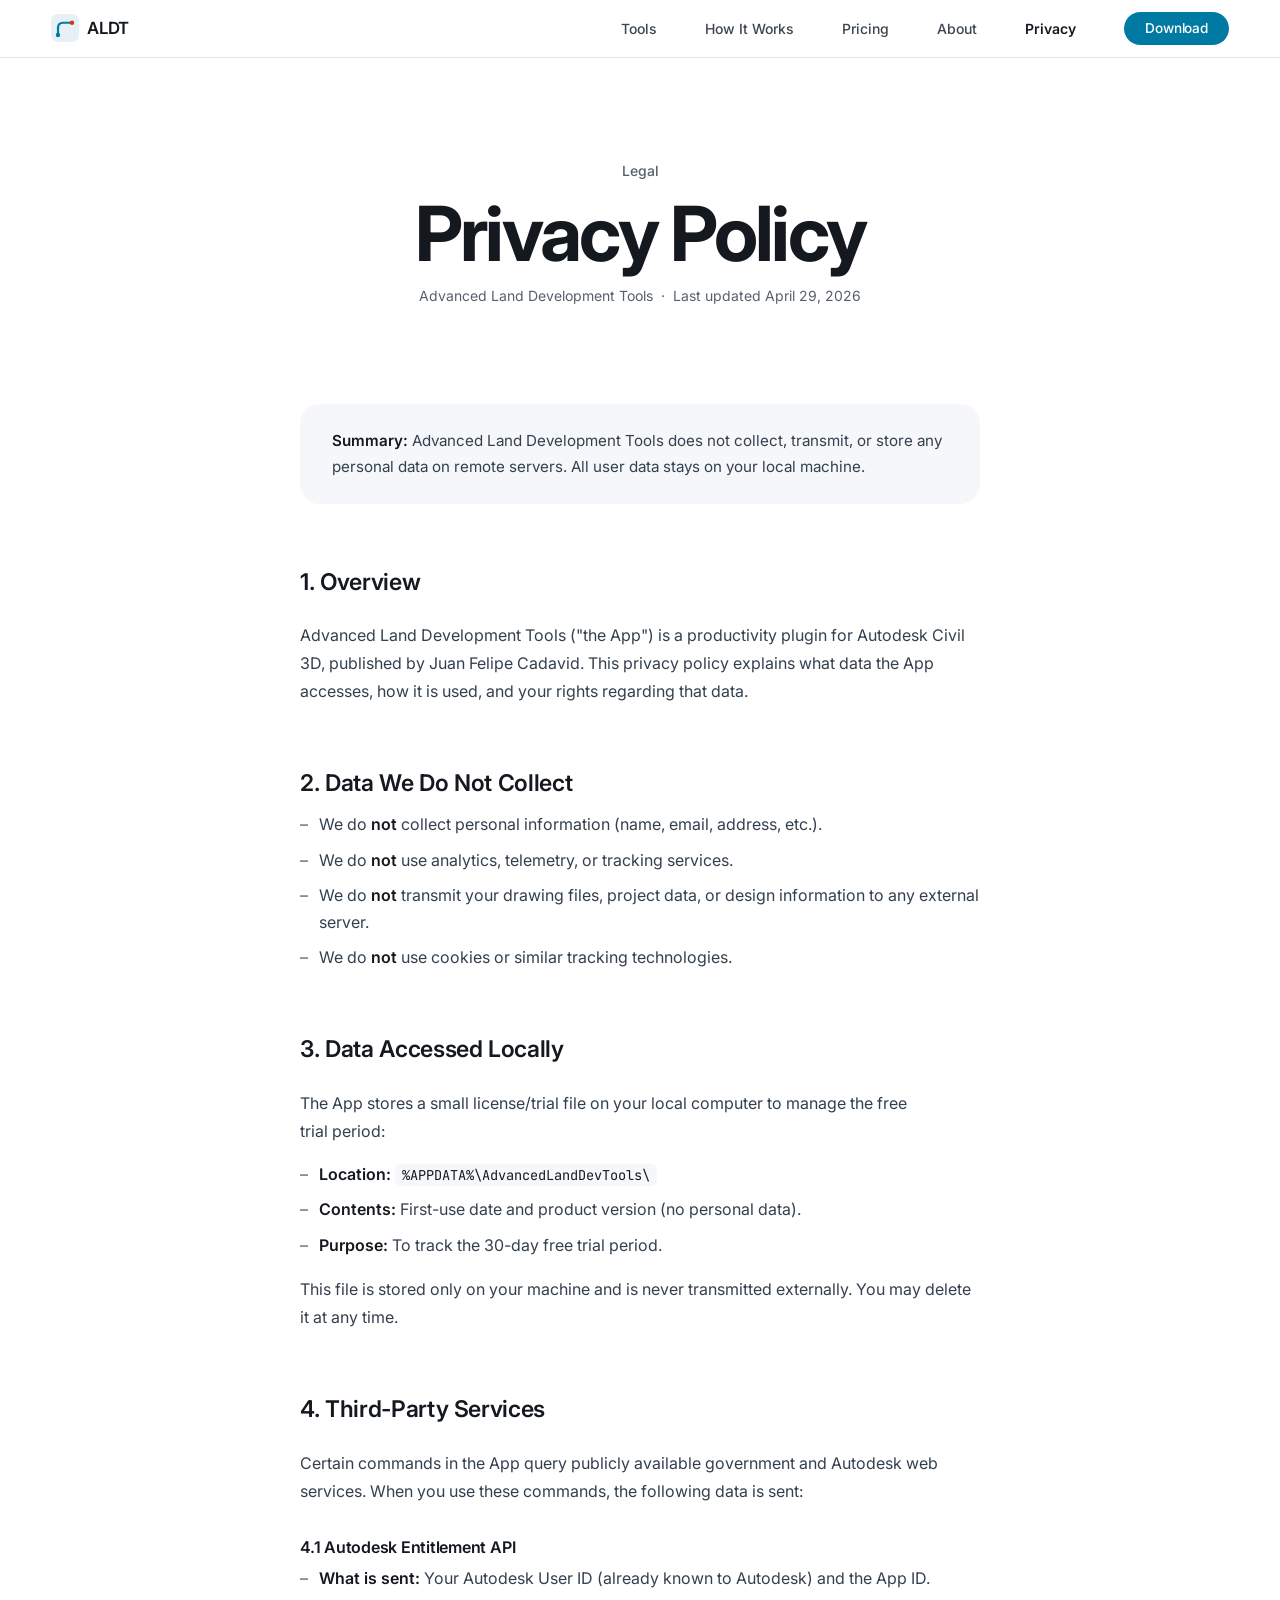
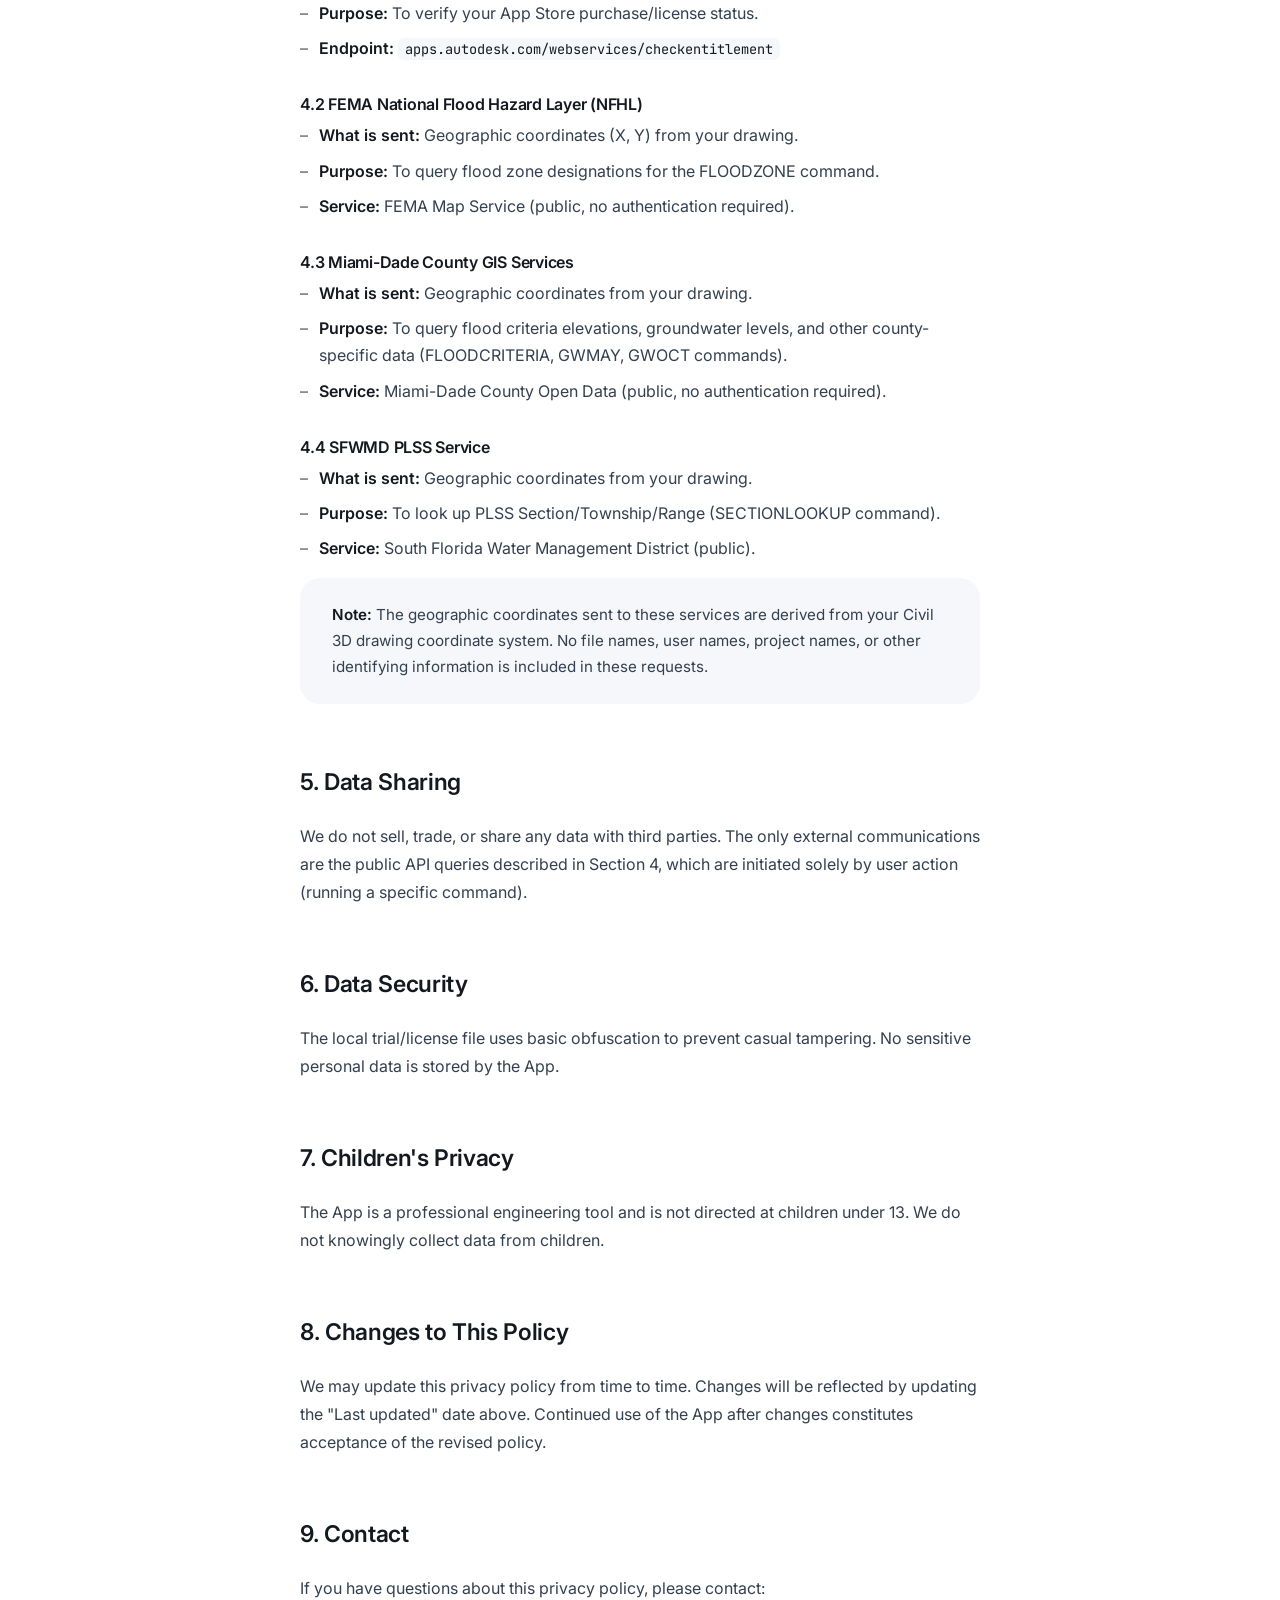
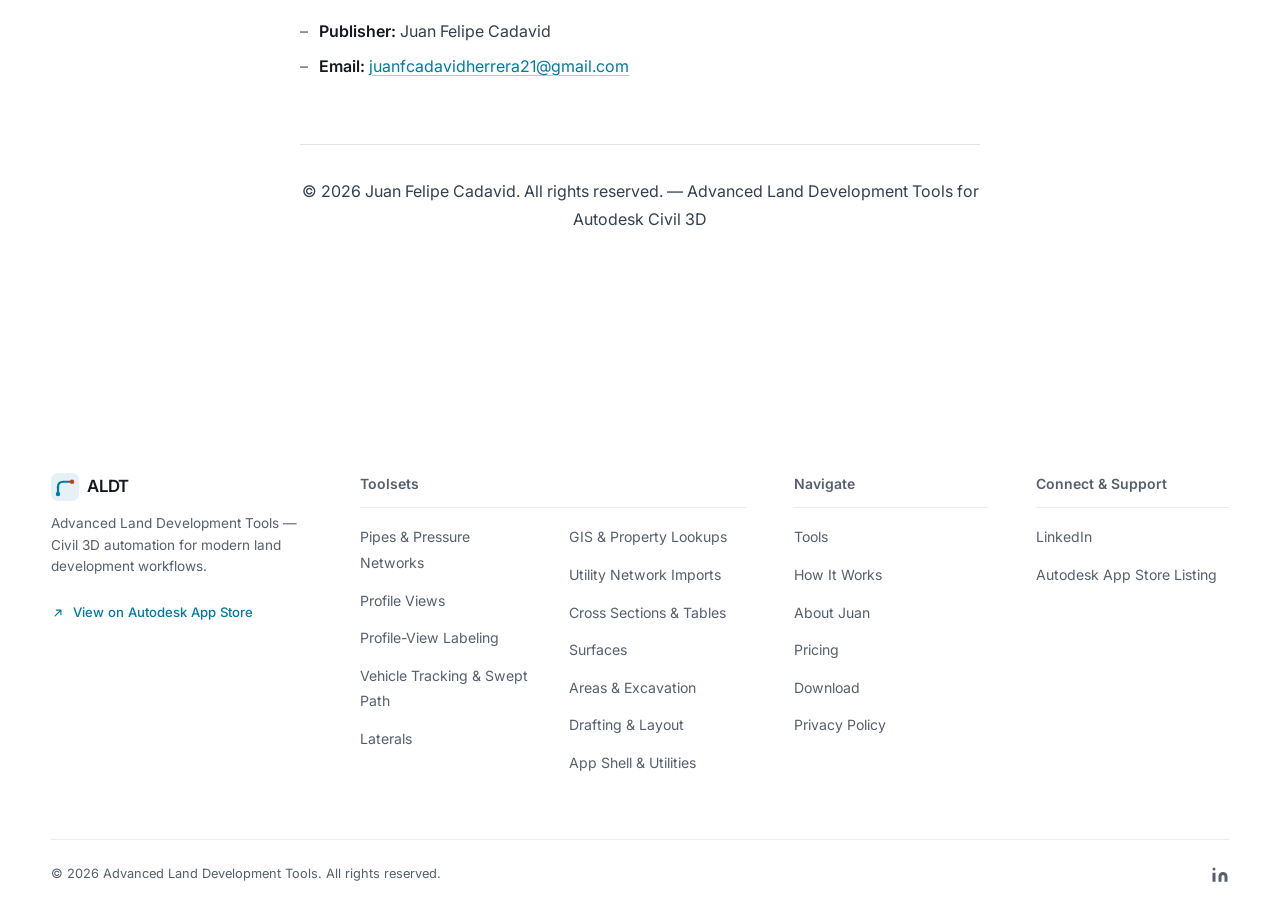
==== commit b5587ebf: "Keep em dashes and middots from starting a line A separator glyph leading a line is a typographic or" ====
--- a/privacy.html
+++ b/privacy.html
@@ -407,7 +407,7 @@
             </svg>
             ALDT
           </a>
-          <p>Advanced Land Development Tools — Civil 3D automation for modern land development workflows.</p>
+          <p>Advanced Land Development Tools&nbsp;— Civil 3D automation for modern land development workflows.</p>
           <a href="https://apps.autodesk.com/CIV3D/en/Detail/Index?id=790137523277155276&appLang=&os=Win64&mode=preview&autostart=True&loginRequired=True" target="_blank" rel="noopener noreferrer" class="footer__store-link">
             <svg width="14" height="14" viewBox="0 0 24 24" fill="none" stroke="currentColor" stroke-width="2" stroke-linecap="round" stroke-linejoin="round" aria-hidden="true"><path d="M7 17 17 7M9 7h8v8"/></svg>
             View on Autodesk App Store
--- a/assets/css/intro.css
+++ b/assets/css/intro.css
@@ -181,15 +181,6 @@
   text-shadow: 0 2px 18px rgba(0, 0, 0, 0.5);
 }
 
-.pipe-intro__fallback-tag {
-  font-family: var(--font-mono);
-  font-size: 0.78rem;
-  letter-spacing: 0.14em;
-  text-transform: uppercase;
-  color: rgba(255, 255, 255, 0.82);
-  text-shadow: 0 1px 10px rgba(0, 0, 0, 0.45);
-}
-
 /* ── Skip control ───────────────────────────────────────────
    Same voice as .pipe-intro__hint above (mono, uppercase, small) — a
    returning visitor shouldn't have to sit through a build sequence every
--- a/assets/css/nav-hero.css
+++ b/assets/css/nav-hero.css
@@ -44,6 +44,13 @@
   transition: background-color var(--dur-fast) var(--ease-out);
 }
 
+/* privacy.html has no hero behind its nav and never loads hero.js, so
+   nothing there ever writes --nav-condense. It ships the bar already in
+   its condensed state via this class instead — the same end state the
+   scrub reaches on the main page, expressed as a static value rather
+   than a duplicated set of property declarations. */
+.nav.scrolled { --nav-condense: 1; }
+
 .nav__inner {
   position: relative; /* containing block for the mobile .nav__links panel */
   display: flex;
@@ -88,6 +95,20 @@
   transition: color var(--dur-fast) var(--ease-out);
 }
 .nav__links a:hover { color: var(--text-primary); }
+
+/* privacy.html already marks its own nav entry aria-current="page", but
+   nothing rendered it — a screen reader knew which page it was on and a
+   sighted visitor didn't. Weight and full text colour rather than the
+   accent: the accent above the fold is reserved for the primary action,
+   and a coloured nav item would read as the thing to click rather than
+   the place you already are. Weight-only means no layout shift, since
+   the current item is the same one on every load of a given page.
+   :not(.nav__cta) keeps it off the pill button, which sets its own
+   colour. */
+.nav__links a[aria-current="page"]:not(.nav__cta) {
+  color: var(--text-primary);
+  font-weight: 600;
+}
 
 .nav__links a:focus-visible {
   outline: 2px solid var(--accent);
@@ -297,9 +318,15 @@
   color: var(--text-muted);
 }
 
+/* --border is a 0.12-alpha hairline meant for edges seen against a
+   large flat area; as a glyph it renders at roughly 1.2:1 and simply
+   isn't there. A separator you can't see doesn't separate, so this uses
+   a light neutral that reads as a mark while staying quieter than the
+   text either side of it. Decorative and aria-hidden, so it carries no
+   contrast requirement — it just has to be visible. */
 .hero__trust-sep {
-  margin: 0 0.4em;
-  color: var(--border);
+  margin: 0 0.5em;
+  color: #A6AEB8;
 }
 
 /* ── Product illustration ──────────────────────────────────────
@@ -540,6 +567,31 @@
   }
 }
 
+/* Below 520px the two hero buttons no longer fit side by side, and
+   flex-wrap drops them into a column where each one shrink-wraps to its
+   own label — "Download Plugin" ends up visibly wider than "Explore
+   Tools", giving the primary action a ragged right edge directly above
+   the secondary one. Stretching them to the column width makes the pair
+   read as one stacked control group; it also gives the secondary action
+   the same full-width touch target as the primary, which is what a
+   thumb expects at this size. The buttons centre their own labels, so
+   stretching doesn't left-align the text. */
+@media (max-width: 520px) {
+  .hero__actions {
+    flex-direction: column;
+    align-items: stretch;
+  }
+
+  /* The price is a second, self-contained fact, not a continuation of
+     the sentence before it — at this width the single line wraps
+     mid-phrase ("$9.99/mo" ending one line, "or $99.99/yr" starting the
+     next), which reads as a broken sentence rather than two facts. Its
+     own line, and the middot separating them is redundant once they're
+     stacked. */
+  .hero__trust-sep { display: none; }
+  .hero__trust-price { display: block; }
+}
+
 /* While the mobile panel is open, lock background scroll — it visually
    covers the page but a fixed-position panel doesn't stop touch-scroll
    underneath it on its own. hero.js toggles this class on <body>. */
--- a/assets/css/sections.css
+++ b/assets/css/sections.css
@@ -292,12 +292,23 @@
   max-width: 480px;
 }
 
+/* An explicit two-track grid rather than a wrapping flex row. The
+   badge-slot reservation below only buys anything while the cards are
+   side by side; the moment they stack it is just a hole above the
+   Monthly card. With flex-wrap the changeover happened at whatever
+   width 2×360px + the gap stopped fitting (~835px viewport) — a
+   threshold no media query could name, so the reservation could not be
+   switched off in step with it. Now one query at 900px owns "side by
+   side" vs "stacked", and the reservation keys off the same query.
+   --badge-slot is the single source of truth for that reserved height,
+   read by both .pricing__badge and the empty ::before slot. */
 .pricing__grid {
-  display: flex;
+  --badge-slot: 2rem;
+  display: grid;
+  grid-template-columns: repeat(2, 360px);
   gap: var(--space-7);
   justify-content: center;
   align-items: stretch;
-  flex-wrap: wrap;
 }
 
 /* Soft surfaces, no hairline borders — depth is a shadow, and the two
@@ -310,7 +321,7 @@
   border-radius: var(--radius-card);
   box-shadow: var(--shadow-sm);
   padding: var(--space-8) var(--space-7);
-  width: 360px;
+  width: 100%; /* the grid track sets the column width; see .pricing__grid */
   display: flex;
   flex-direction: column;
   align-items: center;
@@ -350,6 +361,36 @@
   border-radius: var(--radius-pill);
   margin-bottom: var(--space-4);
   white-space: nowrap;
+  /* Fixed height, not min-height: the pill's height is the measurement
+     the Monthly card has to reproduce, and a min-height would let a
+     different font metric grow the pill past the reserved slot and
+     silently break the alignment again. nowrap means one line always,
+     so pinning the box costs nothing. */
+  height: var(--badge-slot);
+}
+
+/* A price comparison is a table the reader scans across, and the badge
+   was pushing the Annual card's plan name, price and feature list 47px
+   below the Monthly card's — the eye had to re-find its place in each
+   column. Any card *without* a badge reserves the same box, so the two
+   columns start their content on the same line.
+
+   :has() rather than :not(.pricing__card--featured) so the rule keys
+   off the thing that actually causes the offset; if the badge ever
+   moves to the other tier, or both tiers get one, this needs no edit.
+   Where :has() is unsupported the rule is simply dropped and the
+   layout falls back to today's behaviour rather than breaking.
+
+   A pseudo-element rather than an <span aria-hidden="true"> spacer:
+   nothing enters the accessibility tree at all, so there is no empty
+   element for a screen reader to announce or skip, and no markup to
+   keep in sync with the badge's height. Because the reservation sits
+   above the feature list, it also survives the two cards carrying
+   different numbers of bullets — as they already do. */
+.pricing__card:not(:has(.pricing__badge))::before {
+  content: "";
+  flex: 0 0 var(--badge-slot);
+  margin-bottom: var(--space-4);
 }
 
 .pricing__period {
@@ -698,16 +739,24 @@
   padding: var(--space-9) 0 var(--space-6);
 }
 
+/* Was flex + space-between, which meant the gutters were leftovers
+   rather than a rhythm: at 1440 that produced a 103px hole between the
+   brand and the first link column and 64px between columns that
+   actually belong together — the widest gap sat exactly where the
+   relationship was loosest, so the four blocks read as four unrelated
+   islands. Both levels are grids now, sharing one --space-7 gutter, so
+   every vertical channel down the footer is the same 48px and the
+   columns read as one set. The tracks themselves stay unequal on
+   purpose (the brand holds a paragraph, Toolsets holds a 12-item
+   two-column list) — it is the gutter, not the track width, that
+   carries the rhythm. */
 .footer__inner {
-  display: flex;
-  justify-content: space-between;
-  align-items: flex-start;
-  gap: var(--space-6);
-  flex-wrap: wrap;
+  display: grid;
+  grid-template-columns: 1.2fr 4fr;
+  gap: var(--space-7);
+  align-items: start;
   margin-bottom: var(--space-8);
 }
-
-.footer__brand { max-width: 260px; }
 .footer__brand .nav__logo { margin-bottom: var(--space-3); }
 
 .footer__brand p {
@@ -728,19 +777,34 @@
 .footer__store-link:hover { color: var(--accent-dark); }
 .footer__store-link svg { flex-shrink: 0; }
 
+/* Same --space-7 gutter as .footer__inner, so the channel between the
+   brand and Toolsets is identical to the ones between the link columns
+   — the two nested grids read as a single four-column field. Toolsets
+   gets 2fr because it carries twelve labels in two sub-columns; the
+   1fr tracks are sized for the longest single label they hold. */
 .footer__links {
-  display: flex;
-  gap: var(--space-8);
-  flex-wrap: wrap;
+  display: grid;
+  grid-template-columns: 2fr 1fr 1fr;
+  gap: var(--space-7);
 }
 
 /* Quiet sentence-case column headers, matching .section-label's move
    away from mono/uppercase — a footer full of shouted micro-labels is
    exactly the "decorated, not composed" read this pass is fixing. */
+/* The hairline is what makes "Toolsets" unambiguous. That one heading
+   sits over a two-column list, so before this the right-hand six links
+   had nothing above them and read as an orphaned list; the rule runs
+   the full width of the column's grid area, visibly roofing both
+   sub-columns. Applied to all three headings rather than just that one,
+   so it reads as the footer's heading treatment instead of a marker on
+   a single column, and kept at the same 0.08 alpha as .footer__bottom
+   so it closes a group without drawing a table. */
 .footer__col h4 {
   font-size: var(--fs-small);
   font-weight: 600;
   color: var(--text-muted);
+  padding-bottom: var(--space-3);
+  border-bottom: 1px solid rgba(15, 23, 42, 0.08);
   margin-bottom: var(--space-4);
 }
 
@@ -824,6 +888,19 @@
 }
 
 /* ── Responsive ─────────────────────────────────────────────── */
+/* Footer ladder. Below 1200px the container is no longer wide enough
+   to hold a brand paragraph and four columns without squeezing the
+   1fr tracks to ~150px, where "Autodesk App Store Listing" breaks over
+   three lines. Rather than let the columns degrade, the brand takes its
+   own full-width row and hands its share to the link grid, which keeps
+   the same 2fr 1fr 1fr proportions and the same gutter. */
+@media (max-width: 1200px) {
+  .footer__inner { grid-template-columns: 1fr; }
+  /* Uncapped in the two-track layout because the grid track caps it;
+     on its own row it needs a reading measure of its own. */
+  .footer__brand p { max-width: 46ch; }
+}
+
 @media (max-width: 900px) {
   .workflow__steps {
     grid-template-columns: 1fr;
@@ -846,6 +923,23 @@
   }
 
   .ribbon-mock__panel { justify-content: flex-start; }
+
+  /* Single column: 900px is the last width at which two 360px cards
+     plus the gap still fit inside the container (92vw), so this is
+     where the comparison stops being side-by-side. Once stacked there
+     is nothing to align across, and the reserved badge slot would be a
+     bare 2rem hole above the Monthly card — so it collapses here, in
+     the same query that causes the stacking. */
+  .pricing__grid { grid-template-columns: min(400px, 100%); }
+  .pricing__card:not(:has(.pricing__badge))::before { display: none; }
+
+  /* Three link columns no longer fit: at 900px a 2fr track leaves the
+     toolset sub-columns around 130px, which breaks most of the twelve
+     labels over two lines. Two equal columns for Navigate and Connect,
+     with Toolsets spanning both above them so its heading still roofs
+     the whole list. */
+  .footer__links { grid-template-columns: 1fr 1fr; }
+  .footer__col--toolsets { grid-column: 1 / -1; }
 }
 
 @media (max-width: 680px) {
@@ -862,21 +956,46 @@
     padding-bottom: var(--space-6);
   }
 
-  .footer__inner { flex-direction: column; }
-  .footer__links { gap: var(--space-6); }
+  .footer__links {
+    grid-template-columns: 1fr;
+    gap: var(--space-6);
+  }
+  .footer__col--toolsets { grid-column: auto; }
 
   /* Text links in a dense footer are the one interactive element this
-     file adds in quantity — pad them toward the ≥44px touch-target
-     guideline on mobile without inflating the desktop footer. */
-  .footer__col a { display: inline-block; padding: 0.55rem 0; }
+     file adds in quantity — pad them to the ≥44px touch-target
+     guideline on mobile without inflating the desktop footer. 0.55rem
+     only reached 40px against the 22.4px line box (measured), which is
+     under the floor; 0.7rem clears it at 44.8px. */
+  .footer__col a { display: inline-block; padding: 0.7rem 0; }
   .footer__social a { padding: var(--space-2); margin: calc(var(--space-2) * -1); }
 
-  .pricing__card { width: 100%; max-width: 400px; padding: var(--space-7) var(--space-6); }
+  /* Width is the grid track's job now (set at the 900px query above);
+     all that is left to do here is buy back some horizontal padding on
+     a narrow screen. */
+  .pricing__card { padding: var(--space-7) var(--space-6); }
 
   .ribbon-mock__group { padding: 0 1rem; }
   .ribbon-mock__btn { width: 60px; }
 }
 
+/* Same defect and same fix as .hero__actions in nav-hero.css, at the
+   same 520px so both sections change over together: below this width
+   the two buttons stop fitting side by side, flex-wrap drops them into
+   a column, and each shrink-wraps to its own label — "Connect on
+   LinkedIn" ends up visibly wider than "Get the Plugin", leaving the
+   pair a ragged right edge. Stretching them to the column width makes
+   the two read as one stacked control group and gives the secondary
+   action the same full-width touch target as the primary. .btn is
+   justify-content:center, so both the outline and the primary button
+   keep their labels centred when stretched. */
+@media (max-width: 520px) {
+  .about__links {
+    flex-direction: column;
+    align-items: stretch;
+  }
+}
+
 @media (max-width: 480px) {
   .footer__col--toolsets ul { column-count: 1; }
 }
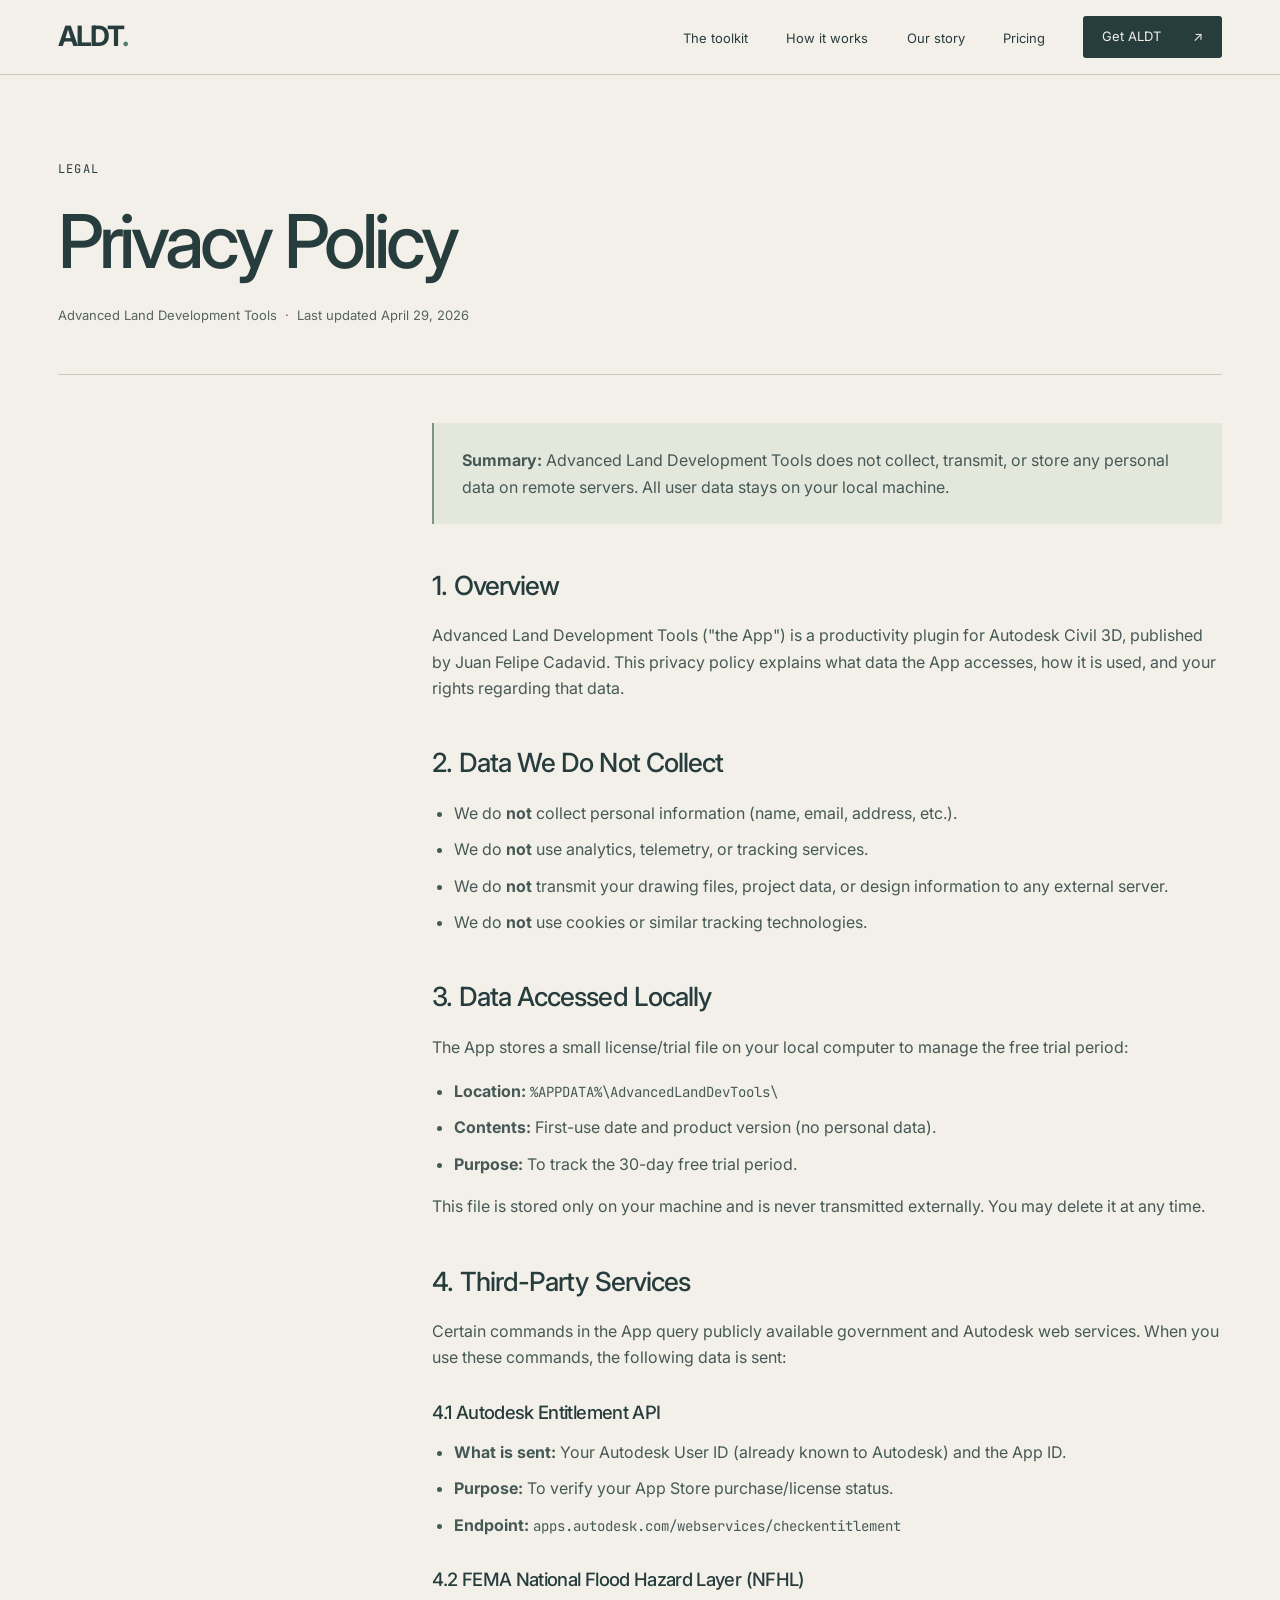
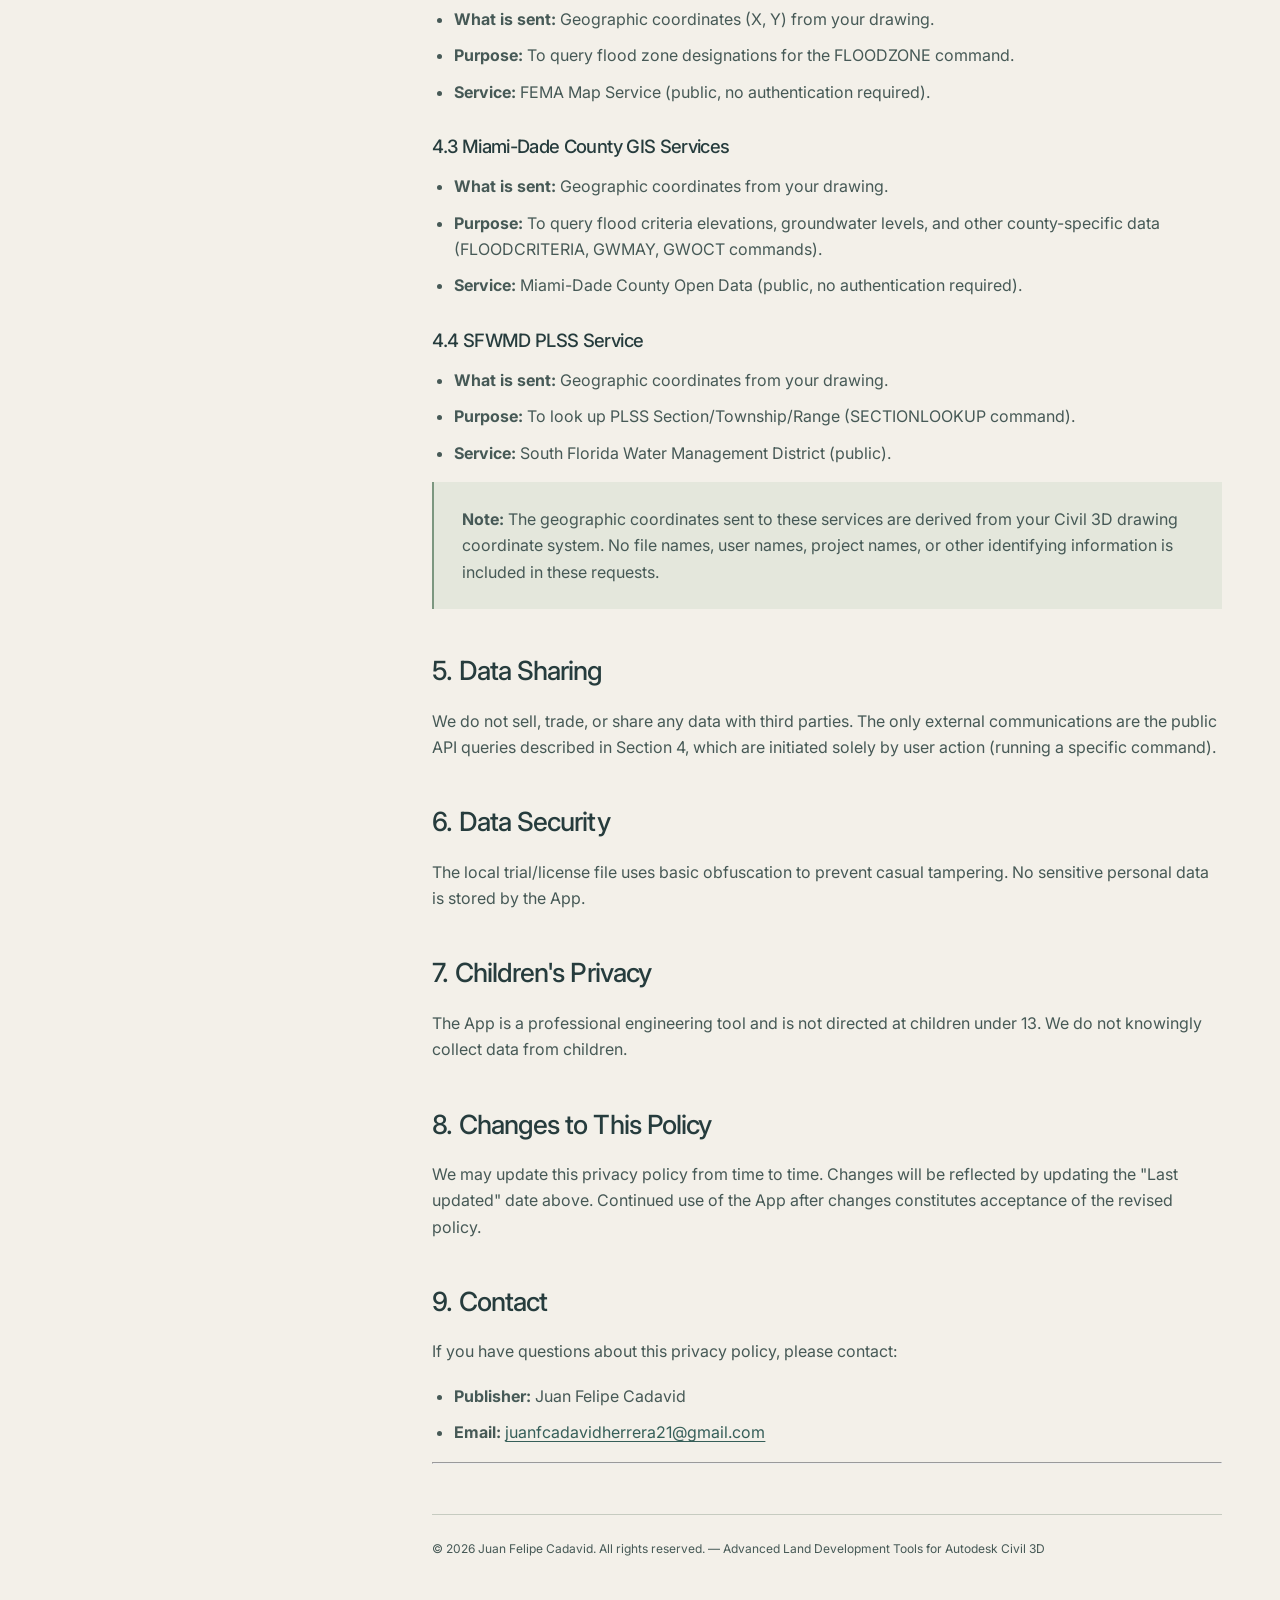
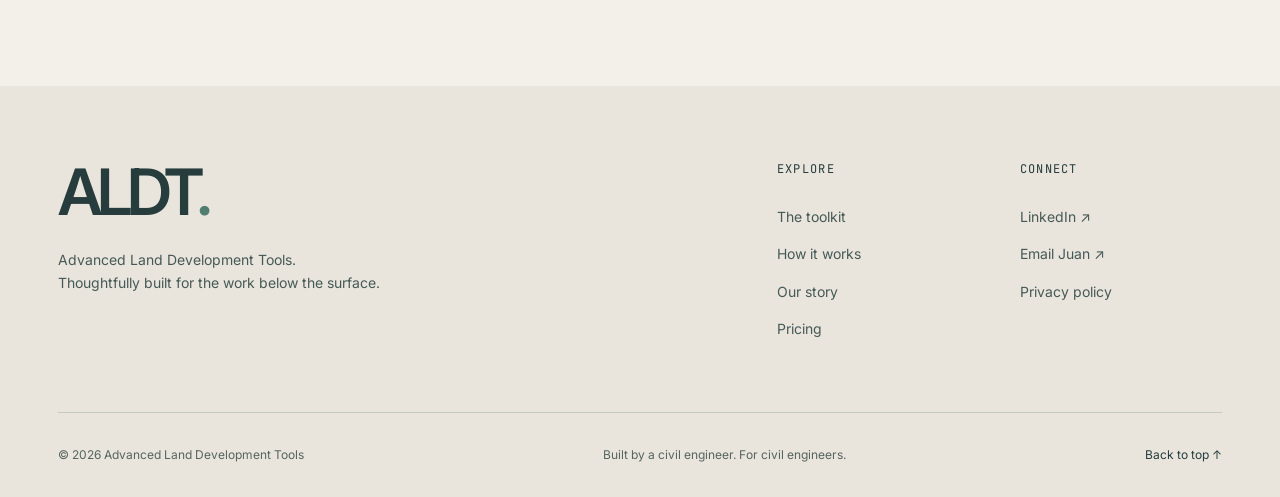
==== commit efee095c: "Reimagine ALDT site and command explorer" ====
--- a/privacy.html
+++ b/privacy.html
@@ -1,6 +1,7 @@
 <!DOCTYPE html>
 <html lang="en">
 <head>
+  <script>document.documentElement.classList.add("js");</script>
   <meta charset="UTF-8" />
   <meta name="viewport" content="width=device-width, initial-scale=1.0" />
   <title>Privacy Policy — ALDT</title>
@@ -14,7 +15,7 @@
   <link rel="icon" href="favicon.ico" sizes="any" />
   <link rel="apple-touch-icon" href="apple-touch-icon.png" />
   <link rel="manifest" href="site.webmanifest" />
-  <meta name="theme-color" content="#007AA3" />
+  <meta name="theme-color" content="#263c3d" />
 
   <!-- Open Graph / Twitter sharing card -->
   <meta property="og:type" content="website" />
@@ -53,169 +54,7 @@
   <link rel="stylesheet" href="assets/css/tools.css" />
   <link rel="stylesheet" href="assets/css/sections.css" />
 
-  <style>
-    /* ── Legal page ──────────────────────────────────────────────
-       This is a legal document, not a marketing section — the brief here
-       is plain and readable, not decorated. Everything below draws only
-       from base.css's tokens (colour, type scale, spacing, radius,
-       shadow) so the page sits on the same system as the rest of the
-       site without inventing a parallel one of its own. */
-
-    /* No hero, no fixed background behind the nav — the top padding has
-       to clear the fixed nav bar itself (~4.5rem incl. its blur
-       backdrop) plus normal section rhythm, which .legal's clamp does in
-       one figure instead of stacking two paddings. */
-    .legal {
-      padding: clamp(8rem, 16vw, 10rem) 0 var(--space-section);
-      background: var(--bg-primary);
-    }
-
-    .legal__header {
-      text-align: center;
-      max-width: 640px;
-      margin: 0 auto var(--space-9);
-    }
-
-    .legal__header .section-label { margin-inline: auto; }
-
-    /* Sentence-case metadata, not the old mono/uppercase/tracked
-       treatment — matches the move .section-label already made
-       site-wide away from a developer-tooling voice. */
-    .legal__meta {
-      font-size: var(--fs-small);
-      color: var(--text-muted);
-      margin-top: var(--space-3);
-    }
-
-    /* ~68ch — inside the 60–70ch measure guideline for sustained body
-       copy, which this page is almost entirely made of. */
-    .legal__content {
-      max-width: 68ch;
-      margin-inline: auto;
-    }
-
-    /* One quiet callout treatment, used for both the summary at the top
-       and the mid-page note — soft surface, no coloured border-left, no
-       second accent voice. A legal page gets one way of saying "read
-       this part first," not a colour-coded system of them. */
-    .legal__callout {
-      background: var(--bg-secondary);
-      border-radius: var(--radius-lg);
-      padding: var(--space-5) var(--space-6);
-      margin-bottom: var(--space-8);
-      color: var(--text-body);
-      font-size: 0.95rem;
-      line-height: 1.7;
-    }
-    .legal__callout strong { color: var(--text-primary); }
-
-    /* Section headings use h3's scale (base.css), not h2's — h2 is sized
-       for a handful of page-level section titles elsewhere on the site;
-       at nine consecutive subsections in one document h2's display size
-       would be far too loud. Numbered inline rather than as a separate
-       glyph, matching how the source text already reads. */
-    .legal__content h2 {
-      font-size: var(--fs-h3);
-      letter-spacing: var(--tracking-h3);
-      line-height: 1.3;
-      font-weight: 600;
-      margin-top: var(--space-8);
-      margin-bottom: var(--space-3);
-    }
-    .legal__content h2:first-of-type { margin-top: 0; }
-
-    /* Sub-headings (4.1, 4.2 …) — one step down from h2, body face so
-       three heading weights don't compete on one page. */
-    .legal__content h3 {
-      font-family: var(--font-body);
-      font-size: 1rem;
-      font-weight: 600;
-      color: var(--text-primary);
-      margin-top: var(--space-6);
-      margin-bottom: var(--space-2);
-    }
-
-    /* Narrative copy — --text-body, the token this system reserves for
-       prose meant to be read start to finish, not --text-muted (that's
-       for secondary labels). This is the one substantive colour fix this
-       page needed to match the rest of the site. */
-    .legal__content p {
-      color: var(--text-body);
-      font-size: var(--fs-body);
-      line-height: 1.75;
-      margin-bottom: var(--space-4);
-    }
-
-    .legal__content ul {
-      list-style: none;
-      padding: 0;
-      margin: 0 0 var(--space-4);
-      display: flex;
-      flex-direction: column;
-      gap: var(--space-2);
-    }
-
-    .legal__content ul li {
-      position: relative;
-      padding-left: 1.2rem;
-      color: var(--text-body);
-      font-size: var(--fs-body);
-      line-height: 1.7;
-    }
-
-    /* A quiet neutral dash, not accent — a list marker is structure, not
-       a place to spend the page's one accent colour (the same reasoning
-       already applied to the pricing checklist's ticks). */
-    .legal__content ul li::before {
-      content: '–';
-      position: absolute;
-      left: 0;
-      color: var(--text-muted);
-    }
-
-    .legal__content strong { color: var(--text-primary); font-weight: 600; }
-
-    /* No border, no accent tint — a soft neutral chip on the page's own
-       secondary ground, matching every other "small inline UI element"
-       on the site (search field, ticks, footer chrome). */
-    .legal__content code {
-      font-family: var(--font-mono);
-      font-size: 0.85em;
-      background: var(--bg-secondary);
-      color: var(--text-primary);
-      padding: 0.15em 0.5em;
-      border-radius: 6px;
-    }
-
-    .legal__content a {
-      color: var(--accent);
-      text-decoration: underline;
-      text-decoration-color: rgba(0, 122, 163, 0.35);
-      text-underline-offset: 3px;
-    }
-    .legal__content a:hover { text-decoration-color: var(--accent); }
-    .legal__content a:focus-visible {
-      outline: 2px solid var(--accent-dark);
-      outline-offset: 2px;
-      border-radius: 2px;
-    }
-
-    .legal__divider {
-      border: none;
-      border-top: 1px solid var(--border);
-      margin: var(--space-8) 0 var(--space-6);
-    }
-
-    .legal__closing {
-      text-align: center;
-      font-size: var(--fs-small);
-      color: var(--text-muted);
-    }
-
-    @media (max-width: 680px) {
-      .legal { padding-top: clamp(7rem, 22vw, 8rem); }
-    }
-  </style>
+
 </head>
 <body>
 
@@ -231,34 +70,11 @@
        instead of hero.js, since pulling in GSAP/Lenis/the 3D hero canvas
        for a static legal page's menu button would be a lot of runtime
        weight for one toggle. -->
-  <nav class="nav scrolled" aria-label="Main navigation">
-    <div class="container nav__inner">
-      <a href="index.html" class="nav__logo">
-        <svg class="nav__logo-icon" viewBox="0 0 32 32" fill="none" xmlns="http://www.w3.org/2000/svg" aria-hidden="true">
-          <rect width="32" height="32" rx="8" fill="rgba(0,122,163,0.10)"/>
-          <path d="M8 24 L8 16 Q8 10 14 10 L24 10" stroke="#007AA3" stroke-width="2.5" stroke-linecap="round" fill="none"/>
-          <circle cx="8" cy="24" r="2.5" fill="#007AA3"/>
-          <circle cx="24" cy="10" r="2.5" fill="#CC3E00"/>
-          <circle cx="8" cy="16" r="1.5" fill="rgba(0,122,163,0.5)"/>
-        </svg>
-        ALDT
-      </a>
-
-      <button type="button" class="nav__toggle" id="navToggle" aria-expanded="false" aria-controls="navMenu" aria-label="Open menu">
-        <span class="nav__toggle-icon" aria-hidden="true"></span>
-      </button>
-
-      <ul class="nav__links" id="navMenu" role="list">
-        <li><a href="index.html#tools">Tools</a></li>
-        <li><a href="index.html#workflow">How It Works</a></li>
-        <li><a href="index.html#pricing">Pricing</a></li>
-        <li><a href="index.html#about">About</a></li>
-        <li><a href="privacy.html" aria-current="page">Privacy</a></li>
-        <li><a href="index.html#download" class="btn btn--primary nav__cta">Download</a></li>
-      </ul>
-    </div>
-  </nav>
-
+<nav class="nav scrolled" aria-label="Main navigation"><div class="container nav__inner">
+  <a class="nav__logo" href="index.html#" aria-label="ALDT home">ALDT<span class="brand-dot" aria-hidden="true">.</span></a>
+  <button type="button" class="nav__toggle" id="navToggle" aria-expanded="false" aria-controls="navMenu" aria-label="Open menu"><span class="nav__toggle-icon" aria-hidden="true"></span></button>
+  <ul class="nav__links" id="navMenu"><li><a href="index.html#tools">The toolkit</a></li><li><a href="index.html#workflow">How it works</a></li><li><a href="index.html#about">Our story</a></li><li><a href="index.html#pricing">Pricing</a></li><li><a class="btn btn--primary nav__cta" href="index.html#download">Get ALDT <span aria-hidden="true">↗</span></a></li></ul>
+</div></nav>
   <main id="main">
     <!-- ── Page header ── -->
     <section class="legal" aria-label="Privacy Policy">
@@ -393,85 +209,7 @@
 
   <!-- ── Footer (identical markup to index.html's, so the two pages read
        as one site) ── -->
-  <footer class="footer" aria-label="Footer">
-    <div class="container">
-      <div class="footer__inner">
-        <div class="footer__brand">
-          <a href="index.html" class="nav__logo">
-            <svg class="nav__logo-icon" viewBox="0 0 32 32" fill="none" xmlns="http://www.w3.org/2000/svg" aria-hidden="true">
-              <rect width="32" height="32" rx="8" fill="rgba(0,122,163,0.1)"/>
-              <path d="M8 24 L8 16 Q8 10 14 10 L24 10" stroke="#007AA3" stroke-width="2.5" stroke-linecap="round" fill="none"/>
-              <circle cx="8" cy="24" r="2.5" fill="#007AA3"/>
-              <circle cx="24" cy="10" r="2.5" fill="#CC3E00"/>
-              <circle cx="8" cy="16" r="1.5" fill="rgba(0,122,163,0.5)"/>
-            </svg>
-            ALDT
-          </a>
-          <p>Advanced Land Development Tools&nbsp;— Civil 3D automation for modern land development workflows.</p>
-          <a href="https://apps.autodesk.com/CIV3D/en/Detail/Index?id=790137523277155276&appLang=&os=Win64&mode=preview&autostart=True&loginRequired=True" target="_blank" rel="noopener noreferrer" class="footer__store-link">
-            <svg width="14" height="14" viewBox="0 0 24 24" fill="none" stroke="currentColor" stroke-width="2" stroke-linecap="round" stroke-linejoin="round" aria-hidden="true"><path d="M7 17 17 7M9 7h8v8"/></svg>
-            View on Autodesk App Store
-          </a>
-        </div>
-
-        <div class="footer__links">
-          <div class="footer__col footer__col--toolsets">
-            <h4>Toolsets</h4>
-            <ul>
-              <li><a href="index.html#tools">Pipes &amp; Pressure Networks</a></li>
-              <li><a href="index.html#tools">Profile Views</a></li>
-              <li><a href="index.html#tools">Profile-View Labeling</a></li>
-              <li><a href="index.html#tools">Vehicle Tracking &amp; Swept Path</a></li>
-              <li><a href="index.html#tools">Laterals</a></li>
-              <li><a href="index.html#tools">GIS &amp; Property Lookups</a></li>
-              <li><a href="index.html#tools">Utility Network Imports</a></li>
-              <li><a href="index.html#tools">Cross Sections &amp; Tables</a></li>
-              <li><a href="index.html#tools">Surfaces</a></li>
-              <li><a href="index.html#tools">Areas &amp; Excavation</a></li>
-              <li><a href="index.html#tools">Drafting &amp; Layout</a></li>
-              <li><a href="index.html#tools">App Shell &amp; Utilities</a></li>
-            </ul>
-          </div>
-          <div class="footer__col">
-            <h4>Navigate</h4>
-            <ul>
-              <li><a href="index.html#tools">Tools</a></li>
-              <li><a href="index.html#workflow">How It Works</a></li>
-              <li><a href="index.html#about">About Juan</a></li>
-              <li><a href="index.html#pricing">Pricing</a></li>
-              <li><a href="index.html#download">Download</a></li>
-              <li><a href="privacy.html" aria-current="page">Privacy Policy</a></li>
-            </ul>
-          </div>
-          <div class="footer__col">
-            <h4>Connect &amp; Support</h4>
-            <ul>
-              <li>
-                <a href="https://www.linkedin.com/in/juanfelipecadavidherrera" target="_blank" rel="noopener noreferrer">LinkedIn</a>
-              </li>
-              <li>
-                <a href="https://apps.autodesk.com/CIV3D/en/Detail/Index?id=790137523277155276&appLang=&os=Win64&mode=preview&autostart=True&loginRequired=True" target="_blank" rel="noopener noreferrer">Autodesk App Store Listing</a>
-              </li>
-              <!-- PLACEHOLDER: add a real support/contact email once the
-                   owner confirms one to publish, e.g.:
-                   <li><a href="mailto:support@yourdomain.com">Email Support</a></li>
-                   Deliberately not auto-filled with the owner's personal
-                   address without an explicit request to publish it. -->
-            </ul>
-          </div>
-        </div>
-      </div>
-
-      <div class="footer__bottom">
-        <p class="footer__copy">&copy; 2026 Advanced Land Development Tools. All rights reserved.</p>
-        <div class="footer__social">
-          <a href="https://www.linkedin.com/in/juanfelipecadavidherrera" target="_blank" rel="noopener noreferrer" aria-label="LinkedIn">
-            <svg width="18" height="18" viewBox="0 0 24 24" fill="currentColor" aria-hidden="true"><path d="M16 8a6 6 0 0 1 6 6v7h-4v-7a2 2 0 0 0-2-2 2 2 0 0 0-2 2v7h-4v-7a6 6 0 0 1 6-6z"/><rect x="2" y="9" width="4" height="12"/><circle cx="4" cy="4" r="2"/></svg>
-          </a>
-        </div>
-      </div>
-    </div>
-  </footer>
+<footer class="footer"><div class="container"><div class="footer__top"><div><a class="footer__brand" href="index.html#" aria-label="ALDT home">ALDT<span class="brand-dot">.</span></a><p>Advanced Land Development Tools.<br>Thoughtfully built for the work below the surface.</p></div><div class="footer__links"><div><p class="section-label">Explore</p><a href="index.html#tools">The toolkit</a><a href="index.html#workflow">How it works</a><a href="index.html#about">Our story</a><a href="index.html#pricing">Pricing</a></div><div><p class="section-label">Connect</p><a href="https://www.linkedin.com/in/juanfelipecadavidherrera" target="_blank" rel="noopener noreferrer">LinkedIn ↗</a><a href="mailto:juanfcadavidherrera21@gmail.com">Email Juan ↗</a><a href="privacy.html" aria-current="page">Privacy policy</a></div></div></div><div class="footer__bottom"><p>© 2026 Advanced Land Development Tools</p><p>Built by a civil engineer. For civil engineers.</p><a href="index.html#">Back to top ↑</a></div></div></footer>
 
   <!-- ── Mobile nav toggle ─────────────────────────────────────
        Minimal, page-local equivalent of the nav-open logic in hero.js
--- a/assets/css/base.css
+++ b/assets/css/base.css
@@ -1,351 +1,69 @@
-/* ============================================================
-   ALDT — base
-   Design tokens, reset, layout utilities, buttons, reveal state, scrollbar, selection.
-   Load order: base -> intro -> nav-hero -> tools -> sections (see index.html).
-   Section-specific responsive overrides live in their own partial, not here.
-   ============================================================ */
-
-/* ── Custom Properties ─────────────────────────────────────── */
-/* Light theme. Accent blues/oranges are deliberately darker than the old
-   dark-theme brand colors (#00BFFF / #FF6B2B) — those sit at ~2.1:1 and
-   ~2.8:1 on white, well under WCAG AA. --accent / --accent-warm below are
-   the same hue family pulled down in lightness until they clear 4.5:1 for
-   text, links, small icons and thin strokes. --accent-bright /
-   --accent-warm-bright keep more of the original vividness for large
-   display graphics and thick strokes only (they clear ~3.6–4:1, "visible,
-   not washed out" rather than AA-for-text). See report for measured ratios. */
+/* ALDT — shared visual language: mineral surfaces, ink, and fine rules. */
 :root {
-  --bg-primary:   #FFFFFF;
-  --bg-secondary: #F5F7FA;
-  --bg-card:      #FFFFFF;
-
-  --accent:             #007AA3;  /* 4.87:1 on white — text/links/icons/thin strokes */
-  --accent-dark:        #005974;  /* 7.83:1 — hover/active state */
-  --accent-bright:      #0091C2;  /* 3.60:1 — large graphics / thick strokes only */
-  --accent-glow:        rgba(0, 122, 163, 0.10);
-
-  --accent-warm:        #CC3E00;  /* 4.93:1 on white */
-  --accent-warm-dark:   #A83300;  /* 6.69:1 — hover/active state */
-  --accent-warm-bright: #E64500;  /* 4.03:1 — large graphics / thick strokes only */
-
-  --text-primary: #14181F;  /* 17.8:1 on white — deep neutral, not pure black */
-  --text-body:    #33404F;  /* 10.6:1 on white, 9.9:1 on --bg-secondary */
-  --text-muted:   #56606D;  /* 6.38:1 on white */
-
-  --border:       rgba(15, 23, 42, 0.12);
-  --border-warm:  rgba(204, 62, 0, 0.28);
-
-  /* ── Type ───────────────────────────────────────────────────
-     --font-display now resolves to Inter, not Space Grotesk. Grotesk's
-     geometric quirk reads technical; Inter is the closest widely available
-     face to the neutral grotesque Apple sets its marketing in, and it was
-     already being loaded for body copy, so this costs nothing. It is kept as
-     a separate token rather than collapsed into --font-body so display and
-     body can diverge again later without touching every call site.
-     The mono face stays: the 53 command tokens are code, and engineers
-     recognise them as code. */
+  --bg-primary: #f3f0e9; --bg-secondary: #e9e5dd; --bg-card: #f8f6f0;
+  --text-primary: #263c3d; --text-body: #465956; --text-muted: #56645f;
+  --accent: #365f59; --accent-dark: #263f3b; --accent-bright: #427a75;
+  --accent-glow: rgba(54,95,89,.08); --accent-warm: #8b6844;
+  --accent-warm-dark: #715233; --accent-warm-bright: #b09065;
+  --border: #c6cbc0; --border-warm: #cabb9f;
   --font-display: 'Inter', system-ui, -apple-system, sans-serif;
-  --font-body:    'Inter', system-ui, -apple-system, sans-serif;
-  --font-mono:    'JetBrains Mono', ui-monospace, monospace;
-
-  /* Fluid display scale. Tracking tightens as size grows — the single most
-     recognisable property of large neutral-grotesque headline setting, and
-     the thing that makes big type read as composed rather than merely big. */
-  --fs-display: clamp(2.75rem, 6vw, 4.75rem);
-  --fs-h2:      clamp(2rem, 4vw, 3.25rem);
-  --fs-h3:      clamp(1.25rem, 1.8vw, 1.6rem);
-  --fs-lead:    clamp(1.05rem, 1.4vw, 1.3rem);
-  --fs-body:    1rem;
-  --fs-small:   0.875rem;
-
-  --tracking-display: -0.035em;
-  --tracking-h2:      -0.025em;
-  --tracking-h3:      -0.015em;
-
-  /* ── Spacing ────────────────────────────────────────────────
-     A 4px-derived scale. Sections breathe: --space-section is the vertical
-     rhythm that does most of the work in making a page feel calm. */
-  --space-1: 0.25rem;  --space-2: 0.5rem;   --space-3: 0.75rem;
-  --space-4: 1rem;     --space-5: 1.5rem;   --space-6: 2rem;
-  --space-7: 3rem;     --space-8: 4rem;     --space-9: 6rem;
-  --space-section: clamp(5rem, 10vw, 9rem);
-
-  /* ── Shape ──────────────────────────────────────────────────
-     Buttons are pills. Cards get a generous radius and, crucially, no
-     border — depth comes from an almost-invisible shadow on a tinted
-     ground instead of a hairline, which is what separates a soft surface
-     from a boxed one. */
-  --radius:      12px;
-  --radius-lg:   20px;
-  --radius-card: 22px;
-  --radius-pill: 999px;
-
-  --shadow-sm: 0 1px 2px rgba(15, 23, 42, 0.04),
-               0 2px 8px rgba(15, 23, 42, 0.04);
-  --shadow-md: 0 2px 6px rgba(15, 23, 42, 0.05),
-               0 12px 32px rgba(15, 23, 42, 0.07);
-  --shadow-lg: 0 4px 12px rgba(15, 23, 42, 0.06),
-               0 24px 64px rgba(15, 23, 42, 0.10);
-
-  /* ── Motion ─────────────────────────────────────────────────
-     One easing curve for essentially everything. --ease-out is a decelerating
-     quint: it leaves fast and settles slowly, which is why interface motion
-     built on it feels physical rather than mechanical. Durations are longer
-     than the usual web default on purpose — unhurried motion reads as
-     confident, and nothing here is waiting on a network round trip. */
-  --ease-out:   cubic-bezier(0.22, 1, 0.36, 1);
-  --ease-in-out: cubic-bezier(0.65, 0, 0.35, 1);
-  --dur-fast:   0.25s;
-  --dur-base:   0.45s;
-  --dur-slow:   0.8s;
-  --transition: var(--dur-base) var(--ease-out);
+  --font-body: 'Inter', system-ui, -apple-system, sans-serif;
+  --font-mono: 'JetBrains Mono', ui-monospace, monospace;
+  --font-editorial: Georgia, 'Times New Roman', serif;
+  --radius: 3px; --radius-card: 3px; --radius-pill: 3px;
+  --space-1: .25rem; --space-2: .5rem; --space-3: .75rem; --space-4: 1rem;
+  --space-5: 1.5rem; --space-6: 2rem; --space-7: 3rem; --space-8: 4rem; --space-9: 6rem;
+  --space-section: clamp(5rem, 9vw, 9rem);
+  --fs-small: .875rem; --dur-fast: 180ms; --ease-out: cubic-bezier(.2,.7,.2,1);
+  --tracking-h3: -.03em;
 }
-
-/* ── Reset & Base ───────────────────────────────────────────── */
-*, *::before, *::after { box-sizing: border-box; margin: 0; padding: 0; }
-
-html {
-  scroll-behavior: auto; /* Lenis handles smooth scroll */
-  font-size: 16px;
-  background: var(--bg-primary);
+*, *::before, *::after { box-sizing: border-box; }
+html { scroll-padding-top: 100px; }
+body { margin: 0; background: var(--bg-primary); color: var(--text-primary); font-family: var(--font-body); font-size: 16px; line-height: 1.65; -webkit-font-smoothing: antialiased; }
+body.nav-open { overflow: hidden; }
+h1,h2,h3,h4,p,figure { margin: 0; }
+h1,h2,h3,h4 { font-family: var(--font-display); font-weight: 500; }
+h1,h2 { letter-spacing: -.055em; line-height: 1.06; }
+h1 { font-size: clamp(2.8rem, 5.8vw, 5.5rem); }
+h2 { font-size: clamp(2.4rem, 4.5vw, 4.5rem); }
+h3 { font-size: clamp(1.35rem, 2vw, 2rem); line-height: 1.2; letter-spacing: -.035em; }
+h1 em,h2 em,h3 em { font-family: var(--font-editorial); font-weight: 400; color: var(--accent); }
+a { color: inherit; text-decoration: none; }
+button,input { font: inherit; }
+button { cursor: pointer; }
+button,a,input,summary { -webkit-tap-highlight-color: transparent; }
+button:focus-visible,a:focus-visible,input:focus-visible,summary:focus-visible { outline: 2px solid var(--accent); outline-offset: 5px; }
+button:disabled { cursor: default; }
+img,svg { max-width: 100%; }
+code { font-family: var(--font-mono); }
+[hidden] { display: none !important; }
+::selection { background: #c8d8c9; color: #203b36; }
+.container { width: 91%; max-width: 1400px; margin-inline: auto; }
+.section { padding-block: var(--space-section); }
+.section-label { font-family: var(--font-mono); font-size: .75rem; font-weight: 400; line-height: 1.5; letter-spacing: .11em; text-transform: uppercase; }
+.section-aside { font-size: .8125rem; color: var(--text-muted); }
+.section-heading { display: flex; justify-content: space-between; gap: 20px; align-items: center; padding-bottom: 22px; border-bottom: 1px solid var(--border); margin-bottom: 60px; }
+.text-link { display: inline-flex; justify-content: space-between; align-items: center; gap: 32px; padding: 12px 0; border: 0; border-bottom: 1px solid var(--border); font-size: .875rem; background: transparent; color: inherit; line-height: 1.5; }
+.text-link:hover { border-color: currentColor; }
+.btn { min-height: 48px; display: inline-flex; align-items: center; justify-content: space-between; gap: 32px; padding: 13px 22px; border: 1px solid transparent; border-radius: 3px; font-size: .875rem; line-height: 1.5; transition: background-color .2s, color .2s, border-color .2s; }
+.btn--primary { background: var(--text-primary); color: #f3f0e9; }
+.btn--primary:hover { background: #3d5952; }
+.btn--outline { border-color: #93a196; background: transparent; color: var(--text-primary); }
+.btn--outline:hover { background: #e3e7db; }
+.btn--light { background: #e9e5dd; color: #263c3d; }
+.btn--light:hover { background: #fffdf5; }
+.brand-dot { color: #527d71; }
+.skip-link { position: fixed; top: 0; left: 50%; transform: translate(-50%, -110%); z-index: 1000; padding: 12px 22px; background: var(--text-primary); color: #fff; }
+.skip-link:focus { transform: translate(-50%, 0); }
+@media(max-width: 680px) {
+  .container { width: 88%; }
+  .section-heading { margin-bottom: 36px; padding-bottom: 18px; }
+  .section-aside { display: none; }
+  h1 { font-size: clamp(2.6rem, 9vw, 4rem); }
+  h2 { font-size: clamp(2.35rem, 8.2vw, 3.5rem); }
+  .section-label { font-size: .75rem; }
 }
-
-body {
-  background: var(--bg-primary);
-  color: var(--text-primary);
-  font-family: var(--font-body);
-  line-height: 1.6;
-  overflow-x: hidden;
-  /* Antialiased rather than the default subpixel rendering. On macOS the
-     default thickens light-on-dark and dark-on-light text differently and
-     makes a geometric sans look heavier than drawn; this is most of why
-     carefully set type looks crisper on Apple's own pages than the same
-     font does elsewhere. */
-  -webkit-font-smoothing: antialiased;
-  -moz-osx-font-smoothing: grayscale;
-  text-rendering: optimizeLegibility;
+@media(prefers-reduced-motion: reduce) {
+  html { scroll-behavior: auto; }
+  *,*::before,*::after { transition-duration: .01ms !important; }
 }
-
-a { color: inherit; text-decoration: none; }
-img, svg { display: block; max-width: 100%; }
-
-/* ── Utility ────────────────────────────────────────────────── */
-.container {
-  width: min(1200px, 92vw);
-  margin-inline: auto;
-}
-
-.tag {
-  display: inline-block;
-  font-family: var(--font-mono);
-  font-size: 0.7rem;
-  letter-spacing: 0.12em;
-  text-transform: uppercase;
-  color: var(--accent);
-  border: 1px solid var(--border);
-  padding: 0.3em 0.8em;
-  border-radius: 100px;
-  margin-bottom: 1.2rem;
-}
-
-.tag--warm {
-  color: var(--accent-warm);
-  border-color: var(--border-warm);
-}
-
-/* Was mono, uppercase, 0.18em tracked. That is a developer-tooling voice —
-   it shouts a category before the reader has been given anything to read.
-   Now a quiet sentence-case line in the body face: present for orientation,
-   invisible until wanted. */
-.section-label {
-  font-family: var(--font-body);
-  font-size: var(--fs-small);
-  font-weight: 500;
-  letter-spacing: 0;
-  text-transform: none;
-  color: var(--text-muted);
-  margin-bottom: var(--space-3);
-}
-
-/* ── Headings ───────────────────────────────────────────────
-   Set centrally so sections cannot drift apart. Display type is a single
-   near-black; colour is reserved for links and the primary action, which is
-   what keeps a page reading as calm rather than decorated. */
-/* text-wrap: balance evens the line lengths of a heading instead of filling
-   each line greedily, which is what removes the single orphaned word
-   ("Up and running in / minutes"). It is the cheapest typographic upgrade
-   available and applies to every heading on the site at once. Paragraphs get
-   `pretty`, which does the narrower job of preventing a one-word last line. */
-h1, h2, h3 {
-  font-family: var(--font-display);
-  color: var(--text-primary);
-  text-wrap: balance;
-}
-p { text-wrap: pretty; }
-
-/* Rhythm. A lead sitting hard against its heading is the most common reason
-   a section reads as cramped no matter how much padding surrounds it. */
-h1 + .lead, h2 + .lead, h3 + .lead,
-h1 + p, h2 + p { margin-top: var(--space-5); }
-h1 { font-size: var(--fs-display); letter-spacing: var(--tracking-display); line-height: 1.04; font-weight: 700; }
-h2 { font-size: var(--fs-h2);      letter-spacing: var(--tracking-h2);      line-height: 1.08; font-weight: 700; }
-h3 { font-size: var(--fs-h3);      letter-spacing: var(--tracking-h3);      line-height: 1.25; font-weight: 600; }
-
-/* One lead-paragraph treatment, used under headings site-wide. */
-.lead {
-  font-size: var(--fs-lead);
-  line-height: 1.55;
-  color: var(--text-body);
-  letter-spacing: -0.01em;
-}
-
-/* Soft surface: the card treatment for the whole site. No hairline border —
-   depth is a shadow so faint it reads as the card sitting on the page rather
-   than being drawn onto it. */
-.surface {
-  background: var(--bg-card);
-  border-radius: var(--radius-card);
-  box-shadow: var(--shadow-sm);
-}
-
-/* ── Buttons ────────────────────────────────────────────────── */
-/* Pills, and a hover that changes tone rather than jumping. The old
-   translateY(-2px) plus a coloured glow on every button made the page feel
-   springy; lifting a control off the page on hover is a game-UI idiom, not a
-   product-page one. Scale is a hair under 1 on press instead. */
-.btn {
-  display: inline-flex;
-  align-items: center;
-  justify-content: center;
-  gap: var(--space-2);
-  padding: 0.8rem 1.6rem;
-  border-radius: var(--radius-pill);
-  font-family: var(--font-body);
-  font-size: 0.95rem;
-  font-weight: 500;
-  letter-spacing: -0.01em;
-  line-height: 1;
-  cursor: pointer;
-  border: none;
-  transition: background var(--dur-fast) var(--ease-out),
-              color var(--dur-fast) var(--ease-out),
-              border-color var(--dur-fast) var(--ease-out),
-              transform var(--dur-fast) var(--ease-out);
-}
-.btn:active { transform: scale(0.975); }
-
-.btn--primary {
-  background: var(--accent);
-  color: var(--bg-primary);
-}
-.btn--primary:hover { background: var(--accent-dark); }
-
-.btn--outline {
-  background: var(--bg-primary);
-  color: var(--text-primary);
-  border: 1px solid var(--border);
-}
-.btn--outline:hover {
-  background: rgba(15, 23, 42, 0.04);
-  border-color: rgba(15, 23, 42, 0.18);
-}
-
-.btn--warm {
-  background: var(--accent-warm);
-  color: #fff;
-}
-.btn--warm:hover { background: var(--accent-warm-dark); }
-
-
-/* Autodesk App Store button */
-.btn--autodesk {
-  background: #1a1a2e;
-  color: #fff;
-  border: 1px solid rgba(255,255,255,0.15);
-  font-weight: 600;
-  font-size: 0.95rem;
-  padding: 0.85rem 1.8rem;
-  gap: 0.6rem;
-  transition: var(--transition);
-}
-
-.btn--autodesk:hover {
-  background: #222240;
-  border-color: var(--accent);
-  transform: translateY(-2px);
-  box-shadow: 0 8px 28px rgba(0,122,163,0.22);
-}
-
-/* ── Reveal Animations ──────────────────────────────────────── */
-/* Default is VISIBLE. The hidden start state is scoped to .js — set on
-   <html> by an inline script in index.html and removed again if the site
-   fails to boot — because these elements are un-hidden by GSAP, and GSAP
-   comes from a CDN. Unscoped, a blocked CDN or JS-off client renders every
-   heading, the pricing and the about copy at opacity:0 on a blank page.
-   Progressive enhancement: hide only where something can un-hide. */
-.reveal { opacity: 1; transform: none; }
-/* 50px of travel is a slide; 16px is a settle. Restrained displacement over a
-   longer duration is what separates considered motion from a page that
-   lurches as you scroll. The actual tween runs in main.js on the same
-   tokens. */
-.js .reveal { opacity: 0; transform: translateY(16px); }
-.reveal.is-visible { opacity: 1; transform: translateY(0); }
-
-/* Reduced motion: never hide content waiting on an animation that should
-   not play. !important is load-bearing — GSAP writes opacity inline, and
-   an inline style would otherwise beat this rule. */
-@media (prefers-reduced-motion: reduce) {
-  .js .reveal { opacity: 1 !important; transform: none !important; }
-}
-
-/* ── Scrollbar ──────────────────────────────────────────────── */
-::-webkit-scrollbar { width: 6px; }
-::-webkit-scrollbar-track { background: var(--bg-primary); }
-/* var(--border) is a faint 0.12-alpha hairline — not visible enough to
-   read as a scrollbar thumb on a white track, so this uses a solid,
-   visible light-neutral instead */
-::-webkit-scrollbar-thumb { background: #D6DAE1; border-radius: 3px; }
-::-webkit-scrollbar-thumb:hover { background: var(--accent); }
-
-/* ── Selection ──────────────────────────────────────────────── */
-::selection { background: rgba(0,122,163,0.22); color: var(--text-primary); }
-
-/* ── Focus ──────────────────────────────────────────────────
-   One visible ring for every interactive element. .btn previously defined
-   no focus treatment at all, so keyboard users tabbing across the page had
-   nothing to follow on the primary actions. Scoped to :focus-visible so it
-   never appears on a mouse click. */
-a:focus-visible,
-button:focus-visible,
-input:focus-visible,
-[tabindex]:focus-visible {
-  outline: 2px solid var(--accent);
-  outline-offset: 3px;
-  border-radius: var(--radius);
-}
-
-/* ── Skip Link ──────────────────────────────────────────────── */
-/* Off-screen until focused, then pinned over the fixed nav (z-index 100)
-   so the first Tab on the page reaches the content past the decorative
-   3D intro. */
-.skip-link {
-  position: fixed;
-  top: 0;
-  left: 50%;
-  transform: translate(-50%, -120%);
-  z-index: 200;
-  background: var(--accent);
-  color: #fff;
-  font-family: var(--font-body);
-  font-size: 0.9rem;
-  font-weight: 500;
-  padding: 0.7rem 1.4rem;
-  border-radius: 0 0 var(--radius) var(--radius);
-  transition: transform 0.2s ease;
-}
-
-.skip-link:focus-visible {
-  transform: translate(-50%, 0);
-  outline: 2px solid var(--text-primary);
-  outline-offset: 2px;
-}
--- a/assets/css/intro.css
+++ b/assets/css/intro.css
@@ -1,262 +1,88 @@
-/* ============================================================
-   ALDT — intro
-   Trench intro overlay (3D canvas lives in assets/js/pipe3d.js; the DOM
-   overlay driver — hint fade, closing accent-rule, nav-reveal failsafes,
-   Skip — lives in assets/js/intro.js). The tagline itself is static CSS,
-   not driven by that file — see .pipe-intro__text below.
-   ============================================================ */
-
-/* ── Pipe Assembly Intro ────────────────────────────────────── */
+/* Below the surface — editorial framing for the infrastructure cutaway. */
 .pipe-intro {
+  --intro-ink: #263c3d;
+  --intro-muted: #56645f;
+  --intro-progress: 0;
   position: relative;
-  width: 100%;
-  height: 100vh;
-  min-height: 500px;
-  display: flex;
-  align-items: center;
-  justify-content: center;
-  /* Intentionally NOT var(--bg-primary) — the rest of the site is now a
-     light theme, but this fallback only shows before the WebGL canvas has
-     painted its first (dark, pre-dawn) frame. A white background here would
-     flash white for a moment on load; keep it dark/neutral regardless of
-     the light theme everywhere else. */
-  background: #05070C;
-  overflow: hidden;
-  z-index: 1; /* below fixed nav (100) — intro no longer pins over it */
+  width: 100%; height: 100svh; min-height: 650px;
+  overflow: hidden; isolation: isolate;
+  background: #e9e5dd; color: var(--intro-ink);
+}
+#pipe-canvas { position: absolute; inset: 0; width: 100%; height: 100%; pointer-events: none; z-index: 1; opacity: 0; transition: opacity 0.2s; }
+.has-scene #pipe-canvas { opacity: 1; }
+.pipe-intro::after {
+  content: ''; position: absolute; inset: 0; z-index: 2; pointer-events: none;
+  background: linear-gradient(90deg, rgba(233,229,221,0.7), transparent 48%), radial-gradient(ellipse at center, transparent 55%, rgba(68,58,40,0.07));
+}
+.pipe-intro__masthead { position: absolute; z-index: 3; top: 38px; left: 4.5%; display: flex; align-items: center; gap: 18px; }
+.pipe-intro__wordmark { font-family: var(--font-display); font-size: 31px; letter-spacing: -2px; font-weight: 800; }
+.pipe-intro__wordmark span { font-size: 10px; vertical-align: top; line-height: 2.2; margin-left: 4px; letter-spacing: 0; }
+.pipe-intro__masthead > span:last-child { font-size: 10px; line-height: 1.45; letter-spacing: 0.025em; border-left: 1px solid #b9bcb3; padding-left: 17px; }
+.pipe-intro__text { position: absolute; z-index: 3; left: 4.5%; top: 28%; max-width: 42%; }
+.pipe-intro__eyebrow { display: flex; align-items: center; gap: 10px; font-family: var(--font-mono); font-size: 10px; letter-spacing: 0.16em; text-transform: uppercase; margin-bottom: 24px; }
+.pipe-intro__eyebrow > span { width: 22px; height: 1px; background: #427c79; }
+.pipe-intro__tagline { font-family: var(--font-display); font-size: clamp(45px, 5.1vw, 82px); line-height: 1.04; letter-spacing: -0.055em; font-weight: 500; margin: 0; }
+.pipe-intro__tagline em { font-family: Georgia, 'Times New Roman', serif; font-weight: 400; color: #427a75; letter-spacing: -0.055em; }
+.pipe-intro__description { font-size: clamp(13px, 1.1vw, 16px); line-height: 1.7; color: var(--intro-muted); margin-top: 26px; }
+.pipe-intro__explore { display: inline-flex; align-items: center; gap: 34px; margin-top: 28px; padding: 12px 0; border-bottom: 1px solid #8e9c92; color: var(--intro-ink); font-size: 12px; text-decoration: none; }
+.pipe-intro__explore span { font-size: 19px; transition: transform 0.2s; }
+.pipe-intro__explore:hover span { transform: translate(2px, -2px); }
+.pipe-intro__footer { position: absolute; bottom: 38px; left: 4.5%; right: 4.5%; display: flex; align-items: flex-end; justify-content: space-between; z-index: 3; gap: 20px; }
+.pipe-intro__caption { font-size: 12px; line-height: 1.6; }
+.pipe-intro__live-dot { display: inline-block; width: 5px; height: 5px; border-radius: 50%; background: #427a75; margin-right: 8px; vertical-align: middle; }
+.pipe-intro__caption-sub { display: block; font-family: var(--font-mono); font-size: 8px; letter-spacing: 0.11em; text-transform: uppercase; color: var(--intro-muted); margin-top: 6px; }
+.pipe-intro__phases { display: flex; align-items: center; gap: 28px; list-style: none; padding: 0; margin: 0; }
+.pipe-intro__phases li { position: relative; color: #727c75; font-size: 11px; padding-bottom: 9px; border-bottom: 1px solid #bdc1b8; transition: color 0.3s, border-color 0.3s; }
+.pipe-intro__phases li span { font-family: var(--font-mono); font-size: 8px; margin-right: 9px; }
+.pipe-intro__phases .is-active { color: #245e59; border-color: #245e59; }
+.pipe-intro__playback, .pipe-intro__skip { color: var(--intro-ink); cursor: pointer; font-family: var(--font-mono); font-size: 10px; letter-spacing: 0.06em; background: transparent; border: 1px solid #aeb6ab; border-radius: 3px; min-height: 44px; padding: 0 14px; }
+.pipe-intro__playback { min-width: 100px; }
+.pipe-intro__playback span, .pipe-intro__skip span { margin-left: 14px; }
+.pipe-intro__skip { position: absolute; top: 38px; right: 4.5%; z-index: 5; }
+.pipe-intro__skip.is-done { display: none; }
+.pipe-intro__playback:hover, .pipe-intro__skip:hover { background: #d8ddd2; }
+.pipe-intro__explore:focus-visible, .pipe-intro__playback:focus-visible, .pipe-intro__skip:focus-visible { outline: 2px solid #245e59; outline-offset: 5px; }
+.pipe-intro__progress { position: absolute; bottom: 0; left: 0; height: 2px; width: 100%; background: #467a72; transform-origin: left; transform: scaleX(var(--intro-progress)); z-index: 4; }
+.pipe-intro__fallback { position: absolute; inset: 0; background: #e9e5dd; z-index: 0; }
+.pipe-intro__fallback svg { position: absolute; width: 65%; right: -3%; top: 24%; opacity: 0.7; }
+html:not(.js) .pipe-intro__skip { display: none; }
+[hidden].pipe-intro__playback { display: none; }
+@media (max-width: 1000px) and (min-width: 700px) {
+  .pipe-intro__tagline { font-size: 49px; }
+  .pipe-intro__phases { gap: 16px; }
+  .pipe-intro__caption-sub { max-width: 180px; }
+}
+@media (max-width: 999px), (max-aspect-ratio: 11/10) {
+  .pipe-intro { min-height: 740px; max-height: 1050px; }
+  .pipe-intro::after { background: linear-gradient(180deg, rgba(233,229,221,0.45), transparent 42%); }
+  .pipe-intro__masthead { top: 24px; left: 6%; }
+  .pipe-intro__wordmark { font-size: 27px; }
+  .pipe-intro__masthead > span:last-child { font-size: 8px; padding-left: 12px; }
+  .pipe-intro__masthead { gap: 12px; }
+  .pipe-intro__skip { top: 24px; right: 6%; font-size: 8px; padding: 0 10px; }
+  .pipe-intro__text { left: 6%; top: 120px; max-width: 90%; }
+  .pipe-intro__eyebrow { font-size: 8px; margin-bottom: 15px; }
+  .pipe-intro__tagline { font-size: clamp(43px, 11vw, 62px); }
+  .pipe-intro__description { margin-top: 15px; font-size: 12px; }
+  .pipe-intro__description br { display: none; }
+  .pipe-intro__explore { margin-top: 8px; font-size: 11px; gap: 25px; }
+  .pipe-intro__footer { left: 6%; right: 6%; bottom: 26px; align-items: center; flex-wrap: wrap; gap: 19px; }
+  .pipe-intro__caption { flex-basis: 100%; font-size: 10px; }
+  .pipe-intro__caption-sub { display: none; }
+  .pipe-intro__phases { gap: 18px; }
+  .pipe-intro__phases li { font-size: 9px; }
+  .pipe-intro__phases li span { margin-right: 5px; font-size: 7px; }
+  .pipe-intro__playback { font-size: 9px; min-width: 78px; padding: 0 9px; }
+  .pipe-intro__playback span { margin-left: 8px; }
+  .pipe-intro__fallback svg { width: 100%; top: 46%; right: 0; }
+}
+@media (prefers-reduced-motion: reduce) {
+  #pipe-canvas, .pipe-intro__phases li, .pipe-intro__explore span { transition: none; }
+  .pipe-intro__skip, .pipe-intro__playback { display: none; }
 }
 
-/* Text overlay */
-/* z-index 2: the canvas is explicitly z-index 1 (so it covers the no-JS
-   fallback panel beneath it), which means any overlay left on z-index auto
-   is painted UNDER the scene no matter where it sits in source order. The
-   tagline and the scroll hint both need to be above it; the skip button
-   already sets its own z-index below. */
-.pipe-intro__text {
-  position: absolute;
-  bottom: 14%;
-  left: 50%;
-  transform: translateX(-50%);
-  z-index: 2;
-  text-align: center;
-  /* Visible from frame one, not JS-driven opacity: this tagline IS the
-     page's largest real DOM text, so it has to be the LCP candidate — and
-     LCP is measured against first paint, long before pipe3d.js's module
-     has even fetched, let alone run its first animation frame. Gating it
-     behind a script-driven fade (the old p > 0.78 reveal) meant nothing
-     substantial painted until the 6.5s build was nearly over: measured
-     10.3s LCP. Static CSS opacity: 1 costs nothing and resolves in one
-     paint regardless of network/JS timing. See .pipe-intro__tagline below
-     for why the same style holds up at both ends of the sunrise. */
-  opacity: 1;
-  pointer-events: none;
-  white-space: nowrap;
-}
+.nav-revealed .pipe-intro__masthead { opacity: 0; }
 
-/* The tagline and the scroll hint sit on the WebGL scene, not the page
-   background, so neither is tied to the global light-theme text tokens.
-   But the tagline is visible across the *entire* sunrise now (pre-dawn
-   navy through full daylight — see pipe3d.js's DAY keyframes), not just
-   the bright tail end, so it can't lean on either extreme alone. Dark
-   text over a translucent WHITE scrim (not a dark one) turns out to work
-   at both ends: mixing white into near-black pre-dawn sky still lifts the
-   composited background well clear of the dark text (~7:1+ measured
-   against the darkest sky stop, #03060c), and mixing white into the
-   pale midday sky only pushes it lighter still. A dark-scrim/light-text
-   treatment doesn't have that property — it was tried first and went
-   white-on-white the moment the sky brightened, which is why this is a
-   light scrim with dark text instead. The hint (below) only ever shows
-   over the dark pre-dawn cut, so it stays white on a dark shadow. */
-.pipe-intro__tagline {
-  font-family: var(--font-display);
-  font-size: clamp(1.1rem, 2.8vw, 1.9rem);
-  font-weight: 700;
-  color: var(--text-primary);
-  text-shadow: 0 1px 10px rgba(255, 255, 255, 0.6);
-  letter-spacing: -0.01em;
-  background: rgba(255, 255, 255, 0.62);
-  backdrop-filter: blur(6px);
-  -webkit-backdrop-filter: blur(6px);
-  border-radius: 100px;
-  padding: 0.5em 1.4em;
-}
+html:not(.js) .pipe-intro__masthead { visibility: hidden; }
 
-/* Closing beat: with the tagline itself visible for the whole animation
-   now, the old "reveal" moment at p > 0.78 (trench backfilled, sunrise
-   basically done) needed a new home instead of just disappearing — this
-   thin rule draws in under the pill in that same window, driven by
-   intro.js off the same progress clock the tagline used to fade on. Pure
-   decoration (aria-hidden, no text of its own), so it carries none of the
-   LCP/contrast requirements the tagline does. */
-.pipe-intro__accent {
-  display: block;
-  width: 2.75rem;
-  height: 2px;
-  margin: 0.6em auto 0;
-  background: var(--accent-warm);
-  border-radius: 2px;
-  opacity: 0;
-  transform: scaleX(0);
-  transform-origin: center;
-}
-
-/* Scroll hint */
-.pipe-intro__hint {
-  position: absolute;
-  bottom: 2.2rem;
-  left: 50%;
-  transform: translateX(-50%);
-  display: flex;
-  flex-direction: column;
-  align-items: center;
-  gap: 0.55rem;
-  font-family: var(--font-mono);
-  font-size: 0.68rem;
-  letter-spacing: 0.16em;
-  text-transform: uppercase;
-  color: rgba(255, 255, 255, 0.72);
-  text-shadow: 0 1px 10px rgba(0, 0, 0, 0.5);
-  transition: opacity 0.4s;
-  z-index: 2; /* see .pipe-intro__text above */
-}
-
-/* Reduced motion used to never fire a per-frame 'aldt:intro-progress' —
-   the event the hint's opacity is normally driven off (pipe3d.js held a
-   single finished frame instead) — so the hint's default opacity (1, the
-   CSS initial value) went uncleared forever. pipe3d.js's reduced path now
-   fires one such event at p:1 before completing, which intro.js's own
-   progress-listener math already resolves to hint opacity 0 — but this
-   media query is the real fix: same shape as .pipe-intro__skip below, it
-   needs no event to ever arrive, so it can't be left stuck by one that
-   doesn't (a blocked module, a WebGL failure, any future change to the
-   emitting side). Belt-and-suspenders, CSS is the belt. */
-@media (prefers-reduced-motion: reduce) {
-  .pipe-intro__hint { display: none; }
-}
-
-@media (max-width: 680px) {
-  .pipe-intro__tagline {
-    font-size: 1rem;
-  }
-}
-
-/* ── Static fallback: a JS-off or WebGL-unavailable visitor still sees
-   something intentional, not the #05070C void above ──────────
-   Painted BEFORE #pipe-canvas in source order (see index.html), so in
-   their shared stacking context it sits behind the canvas by default —
-   deliberately NOT gated behind the `html.js` class the head script sets
-   (see index.html): that class only tracks whether window.ALDT (the
-   shared Lenis/GSAP core) booted, which says nothing about whether THIS
-   canvas specifically ever got a WebGL context — three.js's CDN could be
-   blocked, or WebGL could be disabled, while the rest of the page boots
-   fine. Plain DOM order covers both failure modes with nothing to
-   coordinate: no context ever created on the canvas (module never ran,
-   or WebGL truly unavailable) means nothing ever draws over this, JS or
-   no JS. The canvas's first real frame (an opaque sky texture, see
-   pipe3d.js's scene.background) covers it completely the instant WebGL
-   actually starts rendering. */
-.pipe-intro__fallback {
-  position: absolute;
-  inset: 0;
-  z-index: 0;
-  display: flex;
-  flex-direction: column;
-  align-items: center;
-  justify-content: center;
-  gap: 0.65rem;
-  text-align: center;
-  padding: 0 1.5rem;
-  /* Pre-dawn blue hour warming into excavated earth — the same beats the
-     WebGL sunrise timeline plays through (see pipe3d.js's DAY keyframes),
-     compressed into one static gradient rather than any one frame of it. */
-  background: linear-gradient(180deg,
-    #0a1830 0%, #2c5da3 38%, #dfd0ad 68%, #8a6a45 86%, #4e3d2c 100%);
-}
-
-.pipe-intro__fallback-mark {
-  font-family: var(--font-display);
-  font-weight: 700;
-  font-size: clamp(1.6rem, 5vw, 2.6rem);
-  letter-spacing: -0.01em;
-  color: #F7F9FB;
-  text-shadow: 0 2px 18px rgba(0, 0, 0, 0.5);
-}
-
-/* ── Skip control ───────────────────────────────────────────
-   Same voice as .pipe-intro__hint above (mono, uppercase, small) — a
-   returning visitor shouldn't have to sit through a build sequence every
-   time to reach the page underneath it. Sits above the canvas (z-index
-   higher than #pipe-canvas's 1, set inline in index.html) and, unlike
-   the canvas/hint/tagline, is never pointer-events:none. */
-.pipe-intro__skip {
-  position: absolute;
-  top: 1.5rem;
-  right: 1.5rem;
-  z-index: 5;
-  display: inline-flex;
-  align-items: center;
-  padding: 0.5rem 0.9rem;
-  font-family: var(--font-mono);
-  font-size: 0.68rem;
-  letter-spacing: 0.14em;
-  text-transform: uppercase;
-  color: rgba(255, 255, 255, 0.86);
-  background: rgba(10, 14, 22, 0.34);
-  border: 1px solid rgba(255, 255, 255, 0.38);
-  border-radius: 999px;
-  backdrop-filter: blur(6px);
-  -webkit-backdrop-filter: blur(6px);
-  cursor: pointer;
-  transition: opacity 0.35s ease, background 0.2s, border-color 0.2s, color 0.2s;
-}
-
-.pipe-intro__skip:hover {
-  background: rgba(10, 14, 22, 0.55);
-  border-color: rgba(255, 255, 255, 0.6);
-  color: #fff;
-}
-
-.pipe-intro__skip:focus-visible {
-  outline: 2px solid var(--accent-bright, #0091C2);
-  outline-offset: 2px;
-  background: rgba(10, 14, 22, 0.55);
-  border-color: rgba(255, 255, 255, 0.6);
-  color: #fff;
-}
-
-/* Retired by intro.js once 'aldt:intro-complete' fires — nothing left to
-   skip past once the build has actually finished. */
-.pipe-intro__skip.is-done {
-  opacity: 0;
-  pointer-events: none;
-}
-
-/* The reduced-motion still frame IS the finished condition already (see
-   pipe3d.js's `reduced` branch) — there's nothing to skip past, so the
-   control never appears rather than flashing briefly before intro.js's
-   own 'aldt:intro-complete' listener retires it. */
-/* Coarse pointers get a full 44px target; the desktop size is a deliberately
-   quiet 32px so the control doesn't compete with the scene. */
-@media (pointer: coarse) {
-  .pipe-intro__skip {
-    min-height: 44px;
-    padding: 0.75rem 1.1rem;
-  }
-}
-
-@media (prefers-reduced-motion: reduce) {
-  .pipe-intro__skip { display: none; }
-}
-
-/* Genuinely no JS at all (see the html.js class comment above): the click
-   handler that gives this button a job never attaches, so don't offer a
-   control that can't do anything. */
-html:not(.js) .pipe-intro__skip { display: none; }
-
-@media (max-width: 680px) {
-  .pipe-intro__skip {
-    top: 1.1rem;
-    right: 1.1rem;
-    font-size: 0.62rem;
-    padding: 0.45rem 0.75rem;
-  }
-}
+.is-unavailable .pipe-intro__phases { visibility: hidden; }
--- a/assets/css/nav-hero.css
+++ b/assets/css/nav-hero.css
@@ -1,600 +1,75 @@
-/* ============================================================
-   ALDT — nav-hero
-   Site navigation and hero section.
-   ============================================================ */
-
-/* ── Navigation ─────────────────────────────────────────────── */
-/* The nav is fixed and JS-revealed (opacity 0 → 1) while whatever sits
-   behind it is still in flux — the dark pipe-intro fallback, the WebGL
-   sunrise scene mid-animation, or the light page once scrolled past it.
-   Rather than guessing, it carries its own translucent light backdrop at
-   all times so its (dark) text stays legible regardless of what's behind
-   — this doesn't fight the JS opacity fade, it's just what's rendered once
-   that opacity resolves to 1.
-
-   --nav-condense (0 → 1) is what used to be the binary .scrolled class:
-   hero.js now drives it continuously (scrubbed under no-preference,
-   flipped instantly at a threshold under reduced motion) so the bar
-   condenses in step with the first ~140px of scroll instead of snapping.
-   The default of 0 in every var() below is the resting state, so a page
-   where that JS never runs (blocked CDN, JS disabled) still renders the
-   correct un-condensed nav — same progressive-enhancement contract as
-   the .reveal system in base.css.
-
-   The hide-on-scroll-down / reveal-on-scroll-up slide is a separate,
-   direction-triggered move, not a scrub — hero.js animates it with GSAP
-   directly (as `yPercent`, composing with intro.js's own `y` fade-in
-   rather than fighting it over the same property), so `transform` is
-   deliberately left out of the transition below. background-color keeps
-   a short transition of its own regardless of motion preference — it's
-   the one thing here that still needs smoothing under reduced motion,
-   since that branch flips --nav-condense in a single instant step
-   rather than scrubbing it. */
-.nav {
-  position: fixed;
-  top: 0;
-  left: 0;
-  right: 0;
-  z-index: 100;
-  padding: calc(var(--space-4) - var(--space-1) * var(--nav-condense, 0)) 0;
-  background: rgba(255, 255, 255, calc(0.7 + 0.18 * var(--nav-condense, 0)));
-  backdrop-filter: blur(calc(16px + 4px * var(--nav-condense, 0)));
-  -webkit-backdrop-filter: blur(calc(16px + 4px * var(--nav-condense, 0)));
-  border-bottom: 1px solid rgba(15, 23, 42, calc(0.12 * var(--nav-condense, 0)));
-  transition: background-color var(--dur-fast) var(--ease-out);
+/* Shared navigation and the first editorial section below the 3D opening. */
+.nav { position: fixed; inset: 0 0 auto; z-index: 100; background: rgba(243,240,233,.94); backdrop-filter: blur(18px); -webkit-backdrop-filter: blur(18px); border-bottom: 1px solid var(--border); padding: 16px 0; }
+.nav__inner { position: relative; display: flex; align-items: center; justify-content: space-between; gap: 32px; }
+.nav__logo { font-family: var(--font-display); font-size: 28px; letter-spacing: -.07em; font-weight: 700; line-height: 1.2; }
+.nav__links { display: flex; align-items: center; gap: clamp(20px,3vw,44px); list-style: none; margin: 0; padding: 0; }
+.nav__links a { font-size: .8125rem; }
+.nav__links a:not(.btn) { padding-block: 12px; border-bottom: 1px solid transparent; }
+.nav__links a:not(.btn):hover { border-color: var(--text-primary); }
+.nav__cta { min-height: 42px; padding: 10px 18px; }
+.nav__toggle { display: none; align-items: center; justify-content: center; width: 44px; height: 44px; border: 1px solid var(--border); border-radius: 3px; background: transparent; }
+.nav__toggle-icon,.nav__toggle-icon::before,.nav__toggle-icon::after { display: block; width: 18px; height: 1px; background: var(--text-primary); position: relative; transition: transform .2s; }
+.nav__toggle-icon::before,.nav__toggle-icon::after { content: ''; position: absolute; left: 0; }
+.nav__toggle-icon::before { top: -6px; }.nav__toggle-icon::after { top: 6px; }
+.nav__toggle[aria-expanded="true"] .nav__toggle-icon { background: transparent; }
+.nav__toggle[aria-expanded="true"] .nav__toggle-icon::before { transform: translateY(6px) rotate(45deg); }
+.nav__toggle[aria-expanded="true"] .nav__toggle-icon::after { transform: translateY(-6px) rotate(-45deg); }
+.overview { border-top: 1px solid var(--border); }
+.overview__intro { display: grid; grid-template-columns: 1.25fr 1fr; gap: 9%; align-items: start; }
+.overview__copy { padding-top: 6px; max-width: 480px; }
+.overview__copy > p:first-child { font-size: clamp(1.2rem,1.8vw,1.6rem); line-height: 1.45; letter-spacing: -.025em; color: var(--text-primary); margin-bottom: 22px; }
+.overview__copy p { color: var(--text-body); }
+.overview__copy .text-link { margin-top: 26px; }
+.overview__facts { display: grid; grid-template-columns: 1fr 1fr 1.2fr; padding: 38px 0; margin: 64px 0 90px; border-block: 1px solid var(--border); }
+.overview__facts > div { display: flex; flex-direction: column; padding-left: 40px; border-left: 1px solid var(--border); }
+.overview__facts > div:first-child { border-left: 0; padding-left: 0; }
+.overview__facts strong { font-size: clamp(2.7rem,4vw,4rem); font-weight: 400; line-height: 1.2; letter-spacing: -.05em; }
+.overview__facts span { font-size: .8125rem; margin-top: 8px; color: var(--text-muted); }
+.feature-study { display: grid; grid-template-columns: 1.35fr 1fr; gap: 7%; align-items: center; }
+.feature-study__figure { color: #d7e1d0; background: #263e37; padding: 32px 24px 20px; }
+.profile-study { display: block; width: 100%; }
+.feature-study__figure figcaption { padding: 18px 18px 0; font-family: var(--font-mono); font-size: .75rem; letter-spacing: .035em; border-top: 1px solid #617a69; color: #c0cdbc; }
+.feature-study__copy h2 { font-size: clamp(2rem,3vw,3rem); margin: 24px 0; }
+.feature-study__copy > p:not(.section-label) { color: var(--text-body); }
+.feature-study__commands { margin-top: 28px; }
+.feature-study__commands a { display: flex; justify-content: space-between; gap: 15px; padding: 14px 0; border-bottom: 1px solid var(--border); align-items: center; font-size: .75rem; }
+.feature-study__commands a:hover { color: var(--accent); border-color: var(--accent); }
+.feature-study__commands code { font-size: .75rem; }
+.capabilities { margin-top: 80px; display: grid; grid-template-columns: repeat(3,1fr); gap: 0; }
+.capabilities > a { border-top: 1px solid var(--border); padding: 30px 35px 0; border-left: 1px solid var(--border); display: flex; flex-direction: column; align-items: start; }
+.capabilities > a:first-child { padding-left: 0; border-left: 0; }
+.capabilities > a:last-child { padding-right: 0; }
+.capabilities h3 { margin: 28px 0 18px; font-size: clamp(1.7rem,2.5vw,2.5rem); }
+.capabilities p:not(.section-label) { color: var(--text-body); font-size: .9375rem; margin-bottom: 20px; }
+.capabilities .text-link { margin-top: auto; }
+@media(max-width: 980px) {
+  .overview__intro { gap: 6%; }
+  .feature-study { gap: 5%; }
+  .feature-study__commands a { flex-wrap: wrap; gap: 2px 12px; }
+  .capabilities > a { padding-inline: 24px; }
 }
-
-/* privacy.html has no hero behind its nav and never loads hero.js, so
-   nothing there ever writes --nav-condense. It ships the bar already in
-   its condensed state via this class instead — the same end state the
-   scrub reaches on the main page, expressed as a static value rather
-   than a duplicated set of property declarations. */
-.nav.scrolled { --nav-condense: 1; }
-
-.nav__inner {
-  position: relative; /* containing block for the mobile .nav__links panel */
-  display: flex;
-  align-items: center;
-  justify-content: space-between;
+@media(max-width: 680px) {
+  .nav { padding: 12px 0; }
+  .nav__toggle { display: flex; flex-shrink: 0; }
+  .js .nav__links { position: absolute; top: calc(100% + 13px); left: -7%; right: -7%; padding: 24px 7% 32px; align-items: stretch; flex-direction: column; gap: 8px; background: #f3f0e9; border-bottom: 1px solid var(--border); box-shadow: 0 16px 25px rgba(30,50,38,.06); visibility: hidden; opacity: 0; pointer-events: none; }
+  .js .nav__links.is-open { opacity: 1; visibility: visible; pointer-events: auto; }
+  .nav__links a { display: flex; min-height: 44px; align-items: center; font-size: .9375rem; }
+  html:not(.js) .nav { position: relative; }
+  html:not(.js) .nav__toggle { display: none; }
+  html:not(.js) .nav__links { flex-wrap: wrap; gap: 8px 16px; }
+  html:not(.js) .nav__inner { align-items: start; }
+  .overview__intro,.feature-study { grid-template-columns: 1fr; gap: 34px; }
+  .overview__copy { max-width: none; }
+  .overview__facts { grid-template-columns: 1fr 1fr; gap: 26px 16px; margin: 42px 0 56px; padding: 28px 0; }
+  .overview__facts > div { padding-left: 20px; }
+  .overview__facts > div:last-child { grid-column: 1/-1; padding: 24px 0 0; border-left: 0; border-top: 1px solid var(--border); flex-direction: row; align-items: baseline; gap: 20px; }
+  .overview__facts > div:last-child strong { font-size: 2rem; }
+  .overview__facts span { font-size: .75rem; }
+  .feature-study__figure { padding: 20px 10px 18px; }
+  .feature-study__figure figcaption { font-size: .75rem; }
+  .feature-study__commands a { flex-wrap: nowrap; }
+  .capabilities { margin-top: 50px; grid-template-columns: 1fr; }
+  .capabilities > a,.capabilities > a:first-child,.capabilities > a:last-child { padding: 30px 0; border-left: 0; }
+  .capabilities h3 { margin-top: 20px; }
+  .capabilities h3 br { display: none; }
 }
-
-.nav__logo {
-  display: flex;
-  align-items: center;
-  gap: var(--space-2);
-  font-family: var(--font-display);
-  font-weight: 600;
-  font-size: 1.05rem;
-  letter-spacing: var(--tracking-h3);
-}
-
-.nav__logo-icon {
-  width: 28px;
-  height: 28px;
-}
-
-.nav__links {
-  display: flex;
-  align-items: center;
-  /* Generous spacing between a handful of quiet links is what makes a nav
-     feel unhurried rather than crowded — this is the single biggest lever
-     for the "light, gets out of the way" brief. */
-  gap: var(--space-7);
-  list-style: none;
-}
-
-.nav__links a {
-  font-size: var(--fs-small);
-  font-weight: 500;
-  /* Deliberately darker than --text-muted (#56606D): the nav backdrop is
-     translucent, so link text needs extra contrast margin to stay >=4.5:1
-     even when whatever's behind the blur is dark (the WebGL intro mid-fade,
-     for one). Not a token because it exists for this one legibility
-     reason, not as a reusable design-system colour. */
-  color: #3D4552;
-  transition: color var(--dur-fast) var(--ease-out);
-}
-.nav__links a:hover { color: var(--text-primary); }
-
-/* privacy.html already marks its own nav entry aria-current="page", but
-   nothing rendered it — a screen reader knew which page it was on and a
-   sighted visitor didn't. Weight and full text colour rather than the
-   accent: the accent above the fold is reserved for the primary action,
-   and a coloured nav item would read as the thing to click rather than
-   the place you already are. Weight-only means no layout shift, since
-   the current item is the same one on every load of a given page.
-   :not(.nav__cta) keeps it off the pill button, which sets its own
-   colour. */
-.nav__links a[aria-current="page"]:not(.nav__cta) {
-  color: var(--text-primary);
-  font-weight: 600;
-}
-
-.nav__links a:focus-visible {
-  outline: 2px solid var(--accent);
-  outline-offset: 3px;
-  border-radius: var(--radius);
-}
-
-/* The colour has to be restated here, not left to .btn--primary. Both the
-   CTA and the plain nav links are matched by `.nav__links a` (specificity
-   0-1-1), which beats `.btn--primary` (0-1-0) — so the button rendered its
-   white label in the muted grey link colour instead: 1.99:1 on the accent
-   fill. `.nav__links .nav__cta` ties on specificity and wins on order.
-   Radius/pill shape comes free from .btn's --radius-pill — nothing to add
-   here. */
-.nav__links .nav__cta {
-  font-size: 0.85rem;
-  padding: 0.6rem 1.3rem;
-  color: var(--bg-primary);
-}
-.nav__links .nav__cta:hover { color: var(--bg-primary); }
-
-/* ── Mobile menu toggle ─────────────────────────────────────── */
-/* Hidden on desktop (see .nav__links display below); shown only under the
-   680px breakpoint. A 44px hit target per the touch-target requirement,
-   even though the visible glyph is much smaller. The icon is pure CSS
-   (three bars via the element + two pseudo-elements) so it can morph to
-   an "X" off the same aria-expanded attribute hero.js sets — the icon can
-   never show a state the a11y tree disagrees with. */
-.nav__toggle {
-  display: none;
-  align-items: center;
-  justify-content: center;
-  width: 44px;
-  height: 44px;
-  background: transparent;
-  border: none;
-  border-radius: var(--radius);
-  cursor: pointer;
-  -webkit-tap-highlight-color: transparent;
-}
-
-.nav__toggle:focus-visible {
-  outline: 2px solid var(--accent);
-  outline-offset: 2px;
-}
-
-.nav__toggle-icon,
-.nav__toggle-icon::before,
-.nav__toggle-icon::after {
-  content: '';
-  display: block;
-  width: 20px;
-  height: 2px;
-  border-radius: 2px;
-  background: var(--text-primary);
-  transition: transform var(--dur-fast) var(--ease-out),
-              opacity var(--dur-fast) var(--ease-out),
-              background var(--dur-fast) var(--ease-out);
-}
-
-.nav__toggle-icon {
-  position: relative;
-}
-.nav__toggle-icon::before { position: absolute; left: 0; top: -6px; }
-.nav__toggle-icon::after  { position: absolute; left: 0; top: 6px; }
-
-/* Open state: middle bar disappears, top/bottom bars rotate into an X. */
-.nav__toggle[aria-expanded="true"] .nav__toggle-icon {
-  background: transparent;
-}
-.nav__toggle[aria-expanded="true"] .nav__toggle-icon::before {
-  transform: translateY(6px) rotate(45deg);
-}
-.nav__toggle[aria-expanded="true"] .nav__toggle-icon::after {
-  transform: translateY(-6px) rotate(-45deg);
-}
-
-/* ── Hero ───────────────────────────────────────────────────── */
-.hero {
-  position: relative;
-  min-height: 100vh;
-  display: flex;
-  align-items: center;
-  overflow: hidden;
-  padding: var(--space-9) 0 var(--space-8);
-}
-
-.hero__bg {
-  position: absolute;
-  inset: 0;
-  pointer-events: none;
-  z-index: 0;
-}
-
-/* One soft, off-center glow — the entire background layer. Everything
-   this used to sit alongside (a survey grid, an alignment path with a
-   curve-data callout, a station-tick group) has been removed: an Apple
-   hero puts one idea on clean ground, and that layer of plan-view detail
-   was visual noise competing with the headline and the product panel for
-   attention, not supporting either. What's left is deliberately almost
-   nothing — a faint warmth behind the product panel, gone if you're not
-   looking for it. */
-.hero__glow {
-  position: absolute;
-  width: 640px;
-  height: 640px;
-  border-radius: 50%;
-  background: radial-gradient(circle, rgba(0, 122, 163, 0.07) 0%, transparent 70%);
-  top: 50%;
-  right: 8%;
-  transform: translateY(-50%);
-  pointer-events: none;
-}
-
-/* Two-column layout: copy on the left, product illustration on the right.
-   Collapses to one column (mockup hidden) under 980px — see Responsive. */
-.hero__layout {
-  position: relative;
-  z-index: 1;
-  display: grid;
-  grid-template-columns: minmax(0, 560px) 1fr;
-  align-items: center;
-  gap: var(--space-7);
-}
-
-.hero__content {
-  max-width: 560px;
-}
-
-.hero__eyebrow {
-  display: flex;
-  align-items: center;
-  gap: var(--space-3);
-  margin-bottom: var(--space-5);
-}
-
-.hero__eyebrow-dot {
-  width: 8px;
-  height: 8px;
-  border-radius: 50%;
-  background: var(--accent);
-  animation: pulse-dot 2s ease-in-out infinite;
-}
-
-@keyframes pulse-dot {
-  0%, 100% { box-shadow: 0 0 0 0 rgba(0,122,163,0.55); }
-  50%       { box-shadow: 0 0 0 8px rgba(0,122,163,0); }
-}
-
-/* A quiet compatibility/version badge, not a shout — muted colour, no
-   accent. Colour on large or attention-seeking type is reserved for links
-   and the primary action; this used to run in --accent blue, which put a
-   third colour voice above the fold before the reader even reached the
-   headline. */
-.hero__eyebrow-text {
-  font-family: var(--font-mono);
-  font-size: var(--fs-small);
-  letter-spacing: 0.06em;
-  color: var(--text-muted);
-}
-
-@media (prefers-reduced-motion: reduce) {
-  .hero__eyebrow-dot { animation: none; }
-}
-
-/* h1 is styled centrally in base.css (size, tracking, weight, the single
-   near-black colour) — this only adds the local spacing. The headline's
-   second line used to be set in accent blue; it is now the same colour as
-   the first, which is the change that does the most to make the hero read
-   as composed rather than decorated. */
-.hero__title {
-  margin-bottom: var(--space-5);
-}
-
-.hero__subtitle {
-  max-width: 500px;
-  margin-bottom: var(--space-6);
-}
-
-.hero__actions {
-  display: flex;
-  align-items: center;
-  gap: var(--space-4);
-  flex-wrap: wrap;
-  margin-bottom: var(--space-5);
-}
-
-/* base.css's .btn has no focus-visible treatment of its own (border:none
-   plus no outline rule — verified by tabbing to these two buttons and
-   finding no visible ring at all), so it's added here, scoped to the
-   hero's own buttons. */
-.hero__actions .btn:focus-visible {
-  outline: 2px solid var(--accent);
-  outline-offset: 3px;
-}
-
-/* ── Trust row ──────────────────────────────────────────────── */
-/* The only thing above the fold that told a visitor this is a real,
-   listed, paid product used to be the small mono eyebrow. What follows
-   here is stated elsewhere on the page too (JSON-LD, the download
-   section) — nothing invented for credibility's sake. Was two
-   checkmark-badge chips; now one small, calm line of text — quieter than
-   the buttons above it, present for the visitor who's already scanning
-   for reassurance rather than announcing itself to everyone. */
-.hero__trust {
-  font-size: var(--fs-small);
-  color: var(--text-muted);
-}
-
-/* --border is a 0.12-alpha hairline meant for edges seen against a
-   large flat area; as a glyph it renders at roughly 1.2:1 and simply
-   isn't there. A separator you can't see doesn't separate, so this uses
-   a light neutral that reads as a mark while staying quieter than the
-   text either side of it. Decorative and aria-hidden, so it carries no
-   contrast requirement — it just has to be visible. */
-.hero__trust-sep {
-  margin: 0 0.5em;
-  color: #A6AEB8;
-}
-
-/* ── Product illustration ──────────────────────────────────────
-   Stylized, not a screenshot: the site's own tokens, its own type,
-   simplified panel chrome that doesn't reproduce Autodesk's ribbon or
-   any brand mark. A ribbon-style command strip (HTML) sits above a
-   profile-view panel (inline SVG) — the two things ALDT actually adds
-   to Civil 3D and produces from it. Reads as a clean product shot: a
-   soft shadow instead of a hairline border, generous internal padding.
-   ────────────────────────────── */
-.hero__mockup {
-  position: relative;
-  justify-self: end;
-  width: 100%;
-  max-width: 520px;
-}
-
-.hero__mockup-badge {
-  position: absolute;
-  top: -14px;
-  right: 20px;
-  z-index: 1;
-  background: var(--bg-primary);
-  border-radius: var(--radius-pill);
-  padding: 0.4em 1em;
-  font-family: var(--font-mono);
-  font-size: 0.7rem;
-  letter-spacing: 0.06em;
-  color: var(--accent);
-  box-shadow: var(--shadow-sm);
-}
-
-/* No hairline border — depth comes from --shadow-lg on the site's soft
-   surface radius instead, which is what separates a clean product shot
-   from a boxed-in screenshot. */
-.mockup {
-  border-radius: var(--radius-card);
-  background: var(--bg-card);
-  box-shadow: var(--shadow-lg);
-  overflow: hidden;
-}
-
-/* Command-strip stand-in for the ALDT ribbon tab — plain rounded chips,
-   not the real Fluent ribbon, in the site's own blue rather than
-   Autodesk's UI chrome. */
-.mockup__ribbon {
-  display: flex;
-  align-items: center;
-  gap: var(--space-2);
-  padding: var(--space-3) var(--space-5);
-  background: var(--bg-secondary);
-  border-bottom: 1px solid var(--border);
-  overflow-x: auto;
-}
-
-.mockup__ribbon-label {
-  font-family: var(--font-display);
-  font-weight: 700;
-  font-size: 0.78rem;
-  color: var(--accent);
-  padding-right: var(--space-3);
-  margin-right: var(--space-1);
-  border-right: 1px solid var(--border);
-  white-space: nowrap;
-}
-
-.mockup__ribbon-btn {
-  flex: none;
-  font-size: 0.72rem;
-  font-weight: 500;
-  color: var(--text-muted);
-  background: var(--bg-primary);
-  border: 1px solid var(--border);
-  border-radius: 8px;
-  padding: 0.35em 0.7em;
-  white-space: nowrap;
-}
-
-/* Generous internal padding — was a tight 1.2rem, now on the spacing
-   scale and noticeably more breathing room, per a "clean product shot"
-   rather than a cropped screenshot. */
-.mockup__panel {
-  padding: var(--space-6) var(--space-6) var(--space-7);
-}
-
-.mockup__panel-header {
-  display: flex;
-  align-items: center;
-  gap: var(--space-2);
-  margin-bottom: var(--space-4);
-}
-
-.mockup__panel-dot {
-  width: 7px;
-  height: 7px;
-  border-radius: 50%;
-  background: var(--accent-warm);
-  flex: none;
-}
-
-.mockup__panel-title {
-  font-family: var(--font-mono);
-  font-size: 0.72rem;
-  letter-spacing: 0.03em;
-  color: var(--text-muted);
-}
-
-.mockup__profile {
-  width: 100%;
-  height: auto;
-  display: block;
-}
-
-.mockup__label {
-  font-family: var(--font-mono);
-  font-size: 9px;
-  fill: var(--text-muted);
-}
-
-.mockup__label--tag {
-  fill: var(--text-primary);
-  font-weight: 500;
-}
-
-/* Illustrative-output caption: an honesty requirement, not decoration —
-   it must stay legible and must not be styled to look like a real
-   screenshot's chrome. */
-.mockup__caption {
-  margin-top: var(--space-4);
-  font-size: 0.75rem;
-  color: var(--text-muted);
-  font-style: italic;
-}
-
-.hero__scroll-hint {
-  position: absolute;
-  bottom: var(--space-6);
-  left: 50%;
-  transform: translateX(-50%);
-  display: flex;
-  flex-direction: column;
-  align-items: center;
-  gap: var(--space-2);
-  color: var(--text-muted);
-  /* Body face, sentence case. The mono-uppercase-tracked treatment was
-     removed from every other label on the page; leaving it on the one word
-     at the bottom of the hero would reintroduce the exact voice the restyle
-     set out to drop. */
-  font-size: var(--fs-small);
-  font-family: var(--font-body);
-  letter-spacing: 0;
-  text-transform: none;
-  z-index: 1;
-}
-
-.hero__scroll-arrow {
-  animation: bounce 1.8s ease-in-out infinite;
-}
-
-@keyframes bounce {
-  0%, 100% { transform: translateY(0); }
-  50%       { transform: translateY(6px); }
-}
-
-@media (prefers-reduced-motion: reduce) {
-  .hero__scroll-arrow { animation: none; }
-}
-
-/* ── Responsive ─────────────────────────────────────────────── */
-/* The product illustration needs real width to read (station labels,
-   three invert tags, a ribbon strip) — below 980px there isn't room
-   beside the copy without either shrinking it illegible or pushing the
-   hero to several screens tall, so it's dropped and the copy takes the
-   full column. This is a deliberate two-tier layout, not a missed
-   breakpoint: 980px+ two columns, below it one. */
-@media (max-width: 980px) {
-  .hero__layout { grid-template-columns: 1fr; }
-  .hero__mockup { display: none; }
-  .hero__content { max-width: 640px; }
-}
-
-@media (max-width: 680px) {
-  .nav__toggle { display: flex; }
-
-  /* The .nav__links <ul> IS the mobile panel — no separate drawer markup.
-     Positioned off the fixed .nav (its nearest positioned ancestor, see
-     .nav__inner above) so it always sits right below the nav bar at
-     whatever height .scrolled currently gives it. Hidden via opacity +
-     visibility + pointer-events, never display:none, so hero.js's focus
-     calls and the slide transition both keep working while it's closed. */
-  .nav__links {
-    position: absolute;
-    top: 100%;
-    left: 0;
-    right: 0;
-    flex-direction: column;
-    align-items: stretch;
-    gap: 0;
-    background: rgba(255, 255, 255, 0.98);
-    backdrop-filter: blur(18px);
-    -webkit-backdrop-filter: blur(18px);
-    border-bottom: 1px solid var(--border);
-    box-shadow: var(--shadow-md);
-    padding: var(--space-3) var(--space-5) var(--space-5);
-    max-height: calc(100vh - 100%);
-    overflow-y: auto;
-    transform: translateY(-8px);
-    opacity: 0;
-    visibility: hidden;
-    pointer-events: none;
-    transition: transform var(--dur-fast) var(--ease-out),
-                opacity var(--dur-fast) var(--ease-out),
-                visibility var(--dur-fast);
-  }
-
-  .nav__links.is-open {
-    transform: translateY(0);
-    opacity: 1;
-    visibility: visible;
-    pointer-events: auto;
-  }
-
-  .nav__links li + li { border-top: 1px solid var(--border); }
-
-  /* >=44px touch target on every link, per the constraint. */
-  .nav__links a {
-    display: flex;
-    align-items: center;
-    min-height: 44px;
-    padding: 0.7rem 0.1rem;
-    font-size: 1rem;
-  }
-
-  .nav__cta {
-    justify-content: center;
-    margin-top: var(--space-3);
-    padding: 0.8rem 1.2rem;
-  }
-}
-
-/* Below 520px the two hero buttons no longer fit side by side, and
-   flex-wrap drops them into a column where each one shrink-wraps to its
-   own label — "Download Plugin" ends up visibly wider than "Explore
-   Tools", giving the primary action a ragged right edge directly above
-   the secondary one. Stretching them to the column width makes the pair
-   read as one stacked control group; it also gives the secondary action
-   the same full-width touch target as the primary, which is what a
-   thumb expects at this size. The buttons centre their own labels, so
-   stretching doesn't left-align the text. */
-@media (max-width: 520px) {
-  .hero__actions {
-    flex-direction: column;
-    align-items: stretch;
-  }
-
-  /* The price is a second, self-contained fact, not a continuation of
-     the sentence before it — at this width the single line wraps
-     mid-phrase ("$9.99/mo" ending one line, "or $99.99/yr" starting the
-     next), which reads as a broken sentence rather than two facts. Its
-     own line, and the middot separating them is redundant once they're
-     stacked. */
-  .hero__trust-sep { display: none; }
-  .hero__trust-price { display: block; }
-}
-
-/* While the mobile panel is open, lock background scroll — it visually
-   covers the page but a fixed-position panel doesn't stop touch-scroll
-   underneath it on its own. hero.js toggles this class on <body>. */
-body.nav-open {
-  overflow: hidden;
-}
--- a/assets/css/tools.css
+++ b/assets/css/tools.css
@@ -1,566 +1,83 @@
-/* ============================================================
-   ALDT — tools
-   Tools section + horizontal command-suite showcase.
-   ============================================================ */
-
-/* ── Tools Section ──────────────────────────────────────────── */
-.tools {
-  padding: var(--space-section) 0;
-  background: var(--bg-secondary);
-  overflow: hidden;
+/* A project atlas: nine discipline cards and one focused command preview. */
+.tools { background: #e9e5dd; }
+.tools__heading { display: grid; grid-template-columns: 1.3fr 1fr; gap: 10%; align-items: end; margin-bottom: 42px; }
+.tools__heading > p { max-width: 440px; color: var(--text-body); }
+.tool-search { display: flex; align-items: center; justify-content: space-between; gap: 30px; margin-bottom: 32px; }
+.tool-search > label { font-size: .875rem; }
+.tool-search__field { width: min(100%, 470px); display: flex; align-items: center; gap: 12px; border-bottom: 1px solid #83938a; padding: 8px 0; }
+.tool-search__field svg { flex-shrink: 0; }
+.tool-search input { min-width: 0; width: 100%; padding: 8px 0; background: transparent; border: 0; color: var(--text-primary); border-radius: 0; font-size: 1rem; }
+.tool-search input::placeholder { color: var(--text-muted); opacity: 1; }
+.tool-search button { background: transparent; border: 0; padding: 10px 0; text-decoration: underline; color: var(--text-primary); font-size: .875rem; }
+.tool-explorer { display: grid; grid-template-columns: 1.15fr 1fr; align-items: start; gap: 28px; }
+.tool-filters { display: grid; grid-template-columns: repeat(3,minmax(0,1fr)); gap: 10px; }
+.discipline-card { display: flex; flex-direction: column; align-items: stretch; text-align: left; min-height: 196px; padding: 20px 16px 15px; color: var(--text-primary); background: #f4f1ea; border: 1px solid #c9ccc1; border-radius: 3px; transition: background .2s, color .2s, transform .2s, box-shadow .2s; }
+.discipline-card__top { display: flex; justify-content: space-between; gap: 8px; font-family: var(--font-mono); font-size: .75rem; color: var(--text-muted); }
+.discipline-card__title { display: block; flex: 1; font-family: var(--font-editorial); font-size: clamp(1.45rem,2.1vw,2rem); line-height: 1.12; letter-spacing: -.025em; padding: 25px 0 22px; }
+.discipline-card__bottom { display: flex; justify-content: space-between; gap: 8px; align-items: end; font-size: .875rem; line-height: 1.4; }
+.discipline-card__bottom > span:last-child { font-size: 1.2rem; }
+.discipline-card[aria-pressed="true"] { background: #294840; color: #fffaf0; border-color: #294840; box-shadow: 0 5px 12px #263c3d18; }
+.discipline-card[aria-pressed="true"] .discipline-card__top { color: #d5e0cc; }
+@media(hover: hover) {
+  .discipline-card:hover { transform: translateY(-4px); box-shadow: 0 8px 16px #263c3d16; }
+  .discipline-card:not([aria-pressed="true"]):hover { background: #e1e7d7; }
 }
-
-.tools__header {
-  /* Was 4rem, stacked on top of the 3rem .tools-scroll margin below it —
-     7rem of dead whitespace the user had to scroll through between reading
-     the header and the pin engaging. Trimmed on both ends (see
-     .tools-scroll margin-top) since the HUD bar at the top of the scroller
-     now carries its own visual weight and no longer needs a big buffer. */
-  margin-bottom: var(--space-7);
+.tool-workbench { background: #f8f6f0; border: 1px solid #c4c9bd; border-radius: 3px; padding: clamp(24px,3vw,44px); position: sticky; top: 110px; }
+.tool-workbench__top { display: flex; justify-content: space-between; gap: 20px; align-items: start; padding-bottom: 20px; border-bottom: 1px solid var(--border); }
+.tool-workbench__index { font-family: var(--font-mono); font-size: .75rem; white-space: nowrap; }
+.tool-results { font-size: .75rem; color: var(--text-muted); margin: 18px 0 12px; }
+.tool-choices { display: flex; flex-wrap: wrap; align-content: start; gap: 7px; max-height: 176px; overflow-y: auto; padding: 5px 5px 8px; margin: 0 -5px; scrollbar-width: thin; }
+.tool-choice { background: transparent; color: var(--text-body); border: 1px solid #bec8b9; border-radius: 3px; padding: 9px 10px; font-family: var(--font-mono); font-size: .875rem; line-height: 1.3; min-height: 44px; max-width: 100%; overflow-wrap: anywhere; }
+.tool-choice:hover { background: #e7ebdf; }
+.tool-choice[aria-pressed="true"] { background: #294840; color: #fffaf0; border-color: #294840; }
+.tool-spotlight { margin-top: 30px; }
+.tool-spotlight__eyebrow { font-family: var(--font-mono); font-size: .75rem; color: var(--text-muted); letter-spacing: .08em; }
+.tool-spotlight h3 { font-family: var(--font-editorial); font-size: clamp(2rem,3.15vw,3rem); font-weight: 400; letter-spacing: -.035em; line-height: 1.07; margin: 14px 0 20px; text-wrap: balance; }
+.tool-spotlight > p { color: var(--text-body); min-height: 80px; font-size: 1rem; }
+.tool-spotlight__footer { display: flex; justify-content: space-between; align-items: end; flex-wrap: wrap; gap: 10px; margin-top: 28px; padding: 18px 0; border-top: 1px solid var(--border); }
+.tool-spotlight__hint { display: block; font-size: .75rem; color: var(--text-muted); margin-bottom: 6px; }
+.tool-spotlight code { font-size: .875rem; overflow-wrap: anywhere; }
+.command__badge { font-size: .75rem; color: var(--text-muted); border: 1px solid var(--border); padding: 3px 7px; }
+.tool-pager { display: flex; justify-content: space-between; gap: 16px; align-items: center; margin-top: 16px; }
+.tool-pager > span { font-size: .875rem; color: var(--text-muted); }
+.tool-pager > div { display: flex; gap: 6px; }
+.tool-pager button { height: 44px; width: 44px; border: 1px solid #98ab9b; background: transparent; color: var(--text-primary); font-size: 1.25rem; border-radius: 50%; }
+.tool-pager button:hover:enabled { background: #dce5d5; }
+.tool-pager button:disabled { opacity: .35; }
+.tool-library__note { color: var(--text-muted); font-size: .875rem; margin-top: 24px; }
+.tool-empty { padding: 30px 0; }
+.tool-empty p { margin: 18px 0; color: var(--text-muted); }
+.tool-library:not(.is-enhanced) .tool-explorer,.tool-library:not(.is-enhanced) .tool-search { display: none; }
+.tool-library.is-enhanced #commandGroups { display: none; }
+/* The complete guide remains available without JavaScript. */
+.command-group { border-bottom: 1px solid var(--border); padding: 20px 0; }
+.command-group summary { cursor: pointer; font-size: 1.25rem; }
+.command-group__count,.command-group__number { font-size: .875rem; margin-inline: 12px; }
+.command-group__intro { margin-top: 20px; color: var(--text-muted); }
+.command { padding: 20px 0; }
+.command h3 { font-size: 1rem; overflow-wrap: anywhere; margin-bottom: 8px; }
+.command p { color: var(--text-body); }
+@media(max-width: 1100px) {
+  .tool-explorer { grid-template-columns: 1fr 1fr; gap: 18px; }
+  .tool-filters { grid-template-columns: repeat(2,minmax(0,1fr)); }
+  .discipline-card { min-height: 180px; }
+  .discipline-card:last-child { grid-column: 1 / -1; min-height: 145px; }
+  .discipline-card:last-child .discipline-card__title br { display: none; }
 }
-
-/* h1/h2/h3 sizing, tracking and colour are set centrally in base.css —
-   nothing to override here. The heading's second line no longer carries a
-   coloured span: display type stays a single near-black, and colour is
-   reserved for links and the primary action elsewhere on the page. */
-
-.tools__header .lead {
-  max-width: 560px;
-  margin-top: var(--space-3);
+@media(max-width: 760px) {
+  .tools__heading { grid-template-columns: 1fr; gap: 24px; margin-bottom: 30px; }
+  .tool-search { flex-direction: column; align-items: stretch; gap: 8px; }
+  .tool-search__field { width: 100%; }
+  .tool-explorer { grid-template-columns: 1fr; }
+  .tool-filters { display: flex; overflow-x: auto; scroll-snap-type: x mandatory; padding: 6px 6px 18px; margin: -6px -6px 0; }
+  .discipline-card,.discipline-card:last-child { flex: 0 0 205px; min-height: 188px; scroll-snap-align: start; }
+  .discipline-card:last-child .discipline-card__title br { display: initial; }
+  .discipline-card__title { font-size: 1.8rem; }
+  .tool-workbench { position: static; }
+  .tool-spotlight h3 { font-size: 2.4rem; }
+  .tool-spotlight > p { min-height: 0; }
 }
-
-/* Legacy hook: no .tool-card / .tools__grid markup exists in the DOM today
-   (the section is the horizontal showcase below) — kept only so tools.js's
-   harmless 0-match gsap.utils.toArray('.tool-card') has somewhere to point
-   if that layout is ever reintroduced. */
-.tools__grid {
-  display: grid;
-  grid-template-columns: repeat(auto-fit, minmax(260px, 1fr));
-  gap: var(--space-5);
+@media(prefers-reduced-motion: no-preference) {
+  .tool-spotlight.is-changing { animation: command-in .22s ease-out; }
+  @keyframes command-in { from { opacity: .35; transform: translateY(7px); } to { opacity: 1; transform: translateY(0); } }
 }
-
-
-/* ── Horizontal Tools Scroll ────────────────────────────────
-   Base rules here are the mobile-first / reduced-motion fallback: a
-   natively swipeable, scroll-snapped strip — no JS involved. At desktop
-   widths (min-width 768px) the media query below hands the horizontal
-   motion to GSAP ScrollTrigger instead (see tools.js), which pins this
-   element and scrubs the track's transform as the page scrolls. The
-   prefers-reduced-motion query, deliberately unconditional on width,
-   always wins last in the cascade and collapses everything back to a
-   plain static vertical stack — no pin, no scrub, no snap.
-
-   Structure: #toolsScroll (the pin target) now holds two children instead
-   of one — .tools-scroll__hud (progress dots, "N / 12" counter, command
-   search — see tools.js) and .tools-scroll__viewport (the actual
-   horizontally-scrolling/pinned element, wrapping #toolsTrack). Splitting
-   the old single scroll container into hud+viewport is what lets the hud
-   stay in view for the whole pin: it's a sibling of the thing that moves,
-   never a child of #toolsTrack, so GSAP's -x translate on the track never
-   touches it, and on mobile it sits above the swipeable strip as an
-   ordinary block instead of scrolling away with it.
-
-   Cards are category cards (12 of them, one per catalogue group) rather
-   than single-tool cards. Each holds an icon + a compact two-column grid
-   of command tokens instead of prose, which is what keeps 12 cards at a
-   narrower per-card width than a single-tool layout would need. ───────── */
-.tools-scroll {
-  /* was 3rem — see .tools__header comment above */
-  margin-top: 1.25rem;
-}
-
-.tools-scroll__hud {
-  display: flex;
-  flex-wrap: wrap;
-  align-items: center;
-  justify-content: space-between;
-  gap: 0.85rem 1.5rem;
-  padding: 0.25rem 6vw 1rem;
-  /* A quiet structural rule, not a decorative one — it separates the HUD
-     from the card track, so it stays even though the colour accents around
-     it went. Kept faint enough to read as a seam, not a line. */
-  border-bottom: 1px solid var(--border);
-}
-
-.tools-scroll__hud-top {
-  display: flex;
-  align-items: center;
-  gap: 1rem;
-  flex-wrap: wrap;
-}
-
-.tools-scroll__dots {
-  display: flex;
-  align-items: center;
-  gap: 0.4rem;
-}
-
-/* One accent, not two alternating per card-index — the dots track *position*
-   (which of 12 cards is on screen), and colour-coding position in two hues
-   that don't correspond to anything about the category was decoration, not
-   information. */
-.tools-scroll__dot {
-  width: 8px;
-  height: 8px;
-  padding: 0;
-  border: none;
-  border-radius: var(--radius-pill);
-  background: var(--border);
-  cursor: pointer;
-  transition: background var(--dur-fast) var(--ease-out),
-              width var(--dur-base) var(--ease-out);
-}
-
-.tools-scroll__dot:hover { background: var(--accent-dark); }
-
-.tools-scroll__dot[aria-current="true"] {
-  width: 22px;
-  background: var(--accent);
-}
-
-.tools-scroll__dot:focus-visible {
-  outline: 2px solid var(--accent-dark);
-  outline-offset: 3px;
-}
-
-/* Was mono + letter-spaced, matching the old developer-tooling voice this
-   whole section is moving away from. Body face, quiet weight. */
-.tools-scroll__counter {
-  font-family: var(--font-body);
-  font-size: var(--fs-small);
-  color: var(--text-muted);
-  white-space: nowrap;
-}
-
-.tools-scroll__counter b {
-  font-weight: 600;
-  color: var(--text-primary);
-}
-
-/* Soft rounded field, not a bordered box: a filled pill that only gains a
-   focus ring, rather than a 1px outline that's visible at rest. */
-.tools-scroll__search {
-  position: relative;
-  display: flex;
-  align-items: center;
-  gap: 0.55rem;
-  flex: 1 1 260px;
-  min-width: 200px;
-  max-width: 420px;
-  background: var(--bg-card);
-  border-radius: var(--radius-pill);
-  box-shadow: var(--shadow-sm);
-  padding: 0.5em 0.7em 0.5em 1em;
-  transition: box-shadow var(--dur-fast) var(--ease-out);
-}
-
-.tools-scroll__search:focus-within {
-  box-shadow: 0 0 0 3px var(--accent-glow);
-}
-
-.tools-scroll__search-icon {
-  width: 15px;
-  height: 15px;
-  flex: 0 0 auto;
-  color: var(--text-muted);
-  stroke: currentColor;
-  fill: none;
-  stroke-width: 1.8;
-  stroke-linecap: round;
-  stroke-linejoin: round;
-}
-
-.tools-scroll__search input {
-  flex: 1 1 auto;
-  min-width: 0;
-  border: none;
-  outline: none;
-  background: transparent;
-  font-family: var(--font-body);
-  font-size: 0.85rem;
-  color: var(--text-primary);
-}
-
-.tools-scroll__search input::placeholder { color: var(--text-muted); }
-
-.tools-scroll__search-count {
-  font-family: var(--font-body);
-  font-size: var(--fs-small);
-  font-weight: 500;
-  color: var(--accent-dark);
-  white-space: nowrap;
-}
-
-.tools-scroll__search-clear {
-  display: flex;
-  align-items: center;
-  justify-content: center;
-  width: 20px;
-  height: 20px;
-  padding: 0;
-  border: none;
-  border-radius: var(--radius-pill);
-  background: none;
-  color: var(--text-muted);
-  cursor: pointer;
-  flex: 0 0 auto;
-  transition: background var(--dur-fast) var(--ease-out),
-              color var(--dur-fast) var(--ease-out);
-}
-.tools-scroll__search-clear[hidden] { display: none; }
-.tools-scroll__search-clear:hover { color: var(--text-primary); background: var(--bg-secondary); }
-.tools-scroll__search-clear:focus-visible,
-.tools-scroll__search input:focus-visible {
-  outline: 2px solid var(--accent-dark);
-  outline-offset: 2px;
-}
-
-/* Sprite of category icons — see index.html; 0×0, never laid out. */
-.tools-scroll__icons {
-  position: absolute;
-  width: 0;
-  height: 0;
-  overflow: hidden;
-}
-
-/* Screen-reader-only label for the search input (it already has a visible
-   placeholder, but a placeholder is not a substitute for an accessible
-   name once the field has a value). */
-.visually-hidden {
-  position: absolute;
-  width: 1px;
-  height: 1px;
-  padding: 0;
-  margin: -1px;
-  overflow: hidden;
-  clip: rect(0, 0, 0, 0);
-  white-space: nowrap;
-  border: 0;
-}
-
-.tools-scroll__viewport {
-  overflow-x: auto;
-  overflow-y: hidden;
-  -webkit-overflow-scrolling: touch;
-  scroll-snap-type: x mandatory;
-  scroll-padding-left: 6vw;
-  scrollbar-width: none;
-}
-.tools-scroll__viewport::-webkit-scrollbar { display: none; }
-
-.tools-scroll__track {
-  display: flex;
-  width: max-content;
-  gap: 1.25rem;
-  padding: 0.5rem 6vw 1.5rem;
-}
-
-/* Soft surface, not a bordered box: shadow-sm on the card's own white
-   ground is what separates it from the section's tinted background, so the
-   hairline border and the coloured top rule (previously alternating
-   accent/warm card-to-card, purely decorative) are both gone. Hover moves
-   to --shadow-md — a tone/depth change, not a lift-and-glow. */
-.tools-scroll__card {
-  scroll-snap-align: start;
-  flex: 0 0 auto;
-  width: min(82vw, 380px);
-  display: flex;
-  flex-direction: column;
-  gap: var(--space-5);
-  background: var(--bg-card);
-  border-radius: var(--radius-card);
-  box-shadow: var(--shadow-sm);
-  padding: var(--space-6);
-  transition: box-shadow var(--dur-base) var(--ease-out);
-}
-
-.tools-scroll__card:hover {
-  box-shadow: var(--shadow-md);
-}
-
-.tools-scroll__cat-header {
-  display: flex;
-  flex-direction: column;
-  gap: var(--space-2);
-}
-
-.tools-scroll__cat-top {
-  display: flex;
-  align-items: center;
-  justify-content: space-between;
-  gap: var(--space-3);
-}
-
-/* One neutral icon tile per card, not one colour-keyed to the card. The
-   icon is orientation (which category), not a call to action, so it reads
-   in the same near-black ink as the rest of the card's text. */
-.tools-scroll__icon {
-  display: flex;
-  align-items: center;
-  justify-content: center;
-  width: 42px;
-  height: 42px;
-  flex: 0 0 auto;
-  border-radius: var(--radius);
-  background: var(--bg-secondary);
-  color: var(--text-muted);
-}
-
-.tools-scroll__icon-svg {
-  width: 22px;
-  height: 22px;
-  stroke: currentColor;
-  fill: none;
-  stroke-width: 1.6;
-  stroke-linecap: round;
-  stroke-linejoin: round;
-}
-.tools-scroll__icon-svg .dot { fill: currentColor; }
-
-/* Was a mono-uppercase bordered pill — plain caption text carries the same
-   information ("8 commands") without announcing itself as UI chrome. */
-.tools-scroll__cat-count {
-  font-size: var(--fs-small);
-  color: var(--text-muted);
-  white-space: nowrap;
-}
-
-/* .tools-scroll__cat-name is an h3 — sizing, tracking, weight and colour
-   all come from base.css. Nothing to add here. */
-
-/* Narrative copy — a real one-to-two sentence description of what the
-   category does, meant to be read, not a secondary label — so it takes
-   --text-body rather than --text-muted. */
-.tools-scroll__cat-blurb {
-  color: var(--text-body);
-  font-size: var(--fs-small);
-  line-height: 1.55;
-}
-
-.tools-scroll__cmd-list {
-  list-style: none;
-  display: grid;
-  grid-template-columns: 1fr 1fr;
-  gap: 0.15rem 1rem;
-  margin-top: var(--space-1);
-}
-
-/* A quiet two-column list of code tokens, not a grid of bordered chips:
-   the row carries no fill or border at rest, so 53 of them read as text
-   rather than as fifty-three little boxes.
-
-   Token sits ABOVE its title, not beside it. Side by side, the two share a
-   column roughly 190px wide and the token — which cannot wrap, being a
-   single code word — takes most of it, leaving the title to break across up
-   to five lines ("Coral Gables Sewer As-Built Importer"). Stacking gives the
-   title the full column and costs one line of height per row. */
-.tools-scroll__cmd-list li {
-  display: flex;
-  flex-direction: column;
-  gap: 0.1rem;
-  border-radius: var(--radius);
-  padding: 0.4em 0.55em;
-  transition: background var(--dur-fast) var(--ease-out),
-              opacity var(--dur-base) var(--ease-out);
-}
-
-/* Hover-only: chips are not individually focusable (see tools.js) — a
-   12-card × ~4-command-tile keyboard tab stop count inside a pinned,
-   transform-scrubbed section is a trap waiting to happen. The search box
-   is the keyboard/screen-reader path to "find one command"; hover is a
-   mouse-only nicety on top of it. A tone shift, not the old lift+border+
-   shadow combination. */
-@media (hover: hover) and (pointer: fine) {
-  .tools-scroll__cmd-list li:hover {
-    background: var(--bg-secondary);
-  }
-}
-
-.tools-scroll__cmd-token {
-  font-family: var(--font-mono);
-  font-size: 0.72rem;
-  font-weight: 400;
-  color: var(--text-muted);
-  white-space: nowrap;
-}
-
-.tools-scroll__cmd-title {
-  font-size: 0.8rem;
-  line-height: 1.35;
-  color: var(--text-primary);
-}
-
-/* ── Command search (tools.js wires the input; this is just the paint) ──
-   Non-matches dim rather than disappear: hiding them would change
-   track.scrollWidth mid-filter, which is exactly what distance() /
-   invalidateOnRefresh (tools.js) exist to avoid having to chase. Matches
-   get a soft accent-tinted fill — no ring, no border — and their token
-   picks up the same accent so a match reads at a glance without shouting. */
-.tools-scroll.has-query .tools-scroll__cmd-list li { opacity: 0.32; }
-
-.tools-scroll.has-query .tools-scroll__cmd-list li.is-match {
-  opacity: 1;
-  background: var(--accent-glow);
-}
-.tools-scroll.has-query .tools-scroll__cmd-list li.is-match .tools-scroll__cmd-token {
-  color: var(--accent-dark);
-}
-
-.tools-scroll.has-query .tools-scroll__card:not(.has-match) { opacity: 0.4; }
-
-/* Desktop: GSAP owns the horizontal motion (tools.js, gsap.matchMedia
-   scoped to this same breakpoint) — the section becomes a full-height pin
-   target and native scroll/snap is switched off so the two systems don't
-   fight each other. .tools-scroll__hud stays a normal flex row at the top
-   of the pinned column, so it's on screen for the whole ~4-viewport pin;
-   only .tools-scroll__viewport (and #toolsTrack inside it) is what GSAP
-   moves.
-
-   Card width is deliberately narrow (min(33vw, 420px)) — at 12 cards,
-   a wide single-tool-card pitch would push pinned scroll to ~12+
-   viewports. Narrower cards plus the PIN_SPEED multiplier in tools.js
-   (which decouples pin-scroll length from raw pixel travel) bring that
-   to ~4 viewports.
-
-   align-items was `stretch`, which forced every card to the height of
-   the tallest (Profile Views, 10 commands) — a 2-command card like
-   Laterals rendered with ~400px of empty white below its content. Cards
-   now size to their own content and sit vertically centred in the
-   pinned viewport instead. */
-@media (min-width: 768px) and (prefers-reduced-motion: no-preference) {
-  .tools-scroll {
-    height: 100vh;
-    display: flex;
-    flex-direction: column;
-    overflow: hidden;
-  }
-
-  .tools-scroll__hud {
-    flex: 0 0 auto;
-    /* Once pinned, #toolsScroll is position:fixed and covers the full
-       viewport from y:0 — including the space the site's own fixed nav
-       (nav-hero.css, ~85px tall incl. its blur backdrop) sits in. Without
-       this the HUD's top ~2rem render directly underneath the nav and
-       are invisible for the entire pin. 6rem clears it with room to
-       spare in both its resting and .scrolled (shorter) states. */
-    padding: 6rem 6vw 1.1rem;
-  }
-
-  .tools-scroll__viewport {
-    flex: 1 1 auto;
-    display: flex;
-    align-items: center;
-    overflow: hidden;
-    scroll-snap-type: none;
-  }
-
-  /* Desktop with scripting unavailable. The rules above hand horizontal
-     motion to GSAP and switch native scrolling off (overflow:hidden,
-     snap:none) — correct while GSAP is there to drive the track, but with
-     no JS nothing ever translates it and only the first three of twelve
-     cards can be reached. The <html> element carries a js class only when
-     the site actually booted (set inline in index.html, removed again if
-     window.ALDT never appears), so this restores the same natively
-     scrollable strip the mobile fallback already uses. */
-  html:not(.js) .tools-scroll {
-    height: auto;
-    display: block;
-    overflow: visible;
-  }
-
-  html:not(.js) .tools-scroll__viewport {
-    display: block;
-    overflow-x: auto;
-    overflow-y: hidden;
-    scroll-snap-type: x mandatory;
-  }
-
-  html:not(.js) .tools-scroll__track {
-    align-items: stretch;
-    padding: 0.5rem 6vw 1.5rem;
-  }
-
-  .tools-scroll__track {
-    gap: var(--space-5);
-    padding: 0 6vw;
-    align-items: center;
-  }
-
-  .tools-scroll__card {
-    scroll-snap-align: none;
-    width: min(33vw, 420px);
-    padding: var(--space-6);
-  }
-}
-
-/* Reduced motion: static, readable, no pin/scrub/snap regardless of width.
-   Declared after the desktop block so it wins on source order at any
-   viewport size the two queries overlap at. The hud is pinned via plain
-   CSS `position: sticky` here (no GSAP involved) so search/dots/counter
-   stay reachable while scrolling through 12 stacked cards instead of
-   scrolling off after the first one. */
-@media (prefers-reduced-motion: reduce) {
-  /* .tools has overflow:hidden (clips the wide horizontal track in the
-     other two modes) — any ancestor with overflow other than visible
-     becomes a sticky element's containing block, so left as-is it
-     silently breaks .tools-scroll__hud's position:sticky below. Nothing
-     in this stack overflows horizontally under reduced motion (cards are
-     width:100%, the track is a plain column), so it's safe to lift here. */
-  .tools {
-    overflow: visible;
-  }
-
-  .tools-scroll {
-    height: auto;
-    display: block;
-    overflow: visible;
-  }
-
-  .tools-scroll__hud {
-    position: sticky;
-    /* Not 0 — the site nav (nav-hero.css) is itself fixed at top:0,
-       ~85px tall, z-index 100. A sticky top:0 here sticks *behind* it
-       (invisible, not merely low z-index — content painted under an
-       opaque-backed fixed nav is still hidden regardless of this
-       element's own z-index) instead of clearing it. */
-    top: 5.25rem;
-    z-index: 2;
-    background: var(--bg-secondary);
-  }
-
-  .tools-scroll__viewport {
-    overflow: visible;
-  }
-
-  .tools-scroll__track {
-    display: flex;
-    flex-direction: column;
-    width: auto;
-    padding: 0;
-    gap: var(--space-5);
-  }
-
-  .tools-scroll__card {
-    width: 100%;
-  }
-
-  .tools-scroll__cmd-list {
-    grid-template-columns: 1fr 1fr 1fr;
-  }
-
-  /* No pin, no scrub, no hover-lift needed as a substitute for either —
-     but chip hover is otherwise mouse-only regardless of this query, so
-     nothing to override here beyond what (hover:hover) already gates. */
-}
-
-@media (max-width: 480px) {
-  .tools-scroll__cmd-list {
-    grid-template-columns: 1fr;
-  }
-
-  .tools-scroll__search {
-    order: 3;
-    flex-basis: 100%;
-    max-width: none;
-  }
-}
--- a/assets/css/sections.css
+++ b/assets/css/sections.css
@@ -1,1001 +1,107 @@
-/* ============================================================
-   ALDT — sections
-   Workflow, stats, about, pricing, download CTA, footer.
-   ============================================================
-   Loads last (base → intro → nav-hero → tools → sections), so rules
-   here are free to win ties against earlier files by source order
-   alone — used deliberately below to retint .btn--autodesk (defined
-   in base.css) without touching that file. Design tokens (--accent,
-   --text-primary, --radius, etc.) are defined in base.css; this file
-   only consumes them. */
-
-/* ── Workflow Section ───────────────────────────────────────── */
-/* --space-section carries the vertical rhythm; nothing local overrides
-   it top/bottom, so this section breathes at the same cadence as the
-   rest of the page instead of on its own tuned figure. */
-.workflow {
-  padding: var(--space-section) 0;
-  background: var(--bg-primary);
+/* Workflow, founder, subscription, closing invitation, and legal page. */
+.workflow { background: #f3f0e9; }
+.workflow__heading { display: flex; justify-content: space-between; align-items: end; gap: 50px; }
+.workflow__heading > p { color: var(--text-body); max-width: 340px; }
+.workflow__steps { display: grid; grid-template-columns: repeat(3,1fr); gap: 5%; margin-top: 64px; }
+.workflow__step { border-top: 1px solid var(--border); padding-top: 24px; }
+.workflow__step-num { font-family: var(--font-editorial); font-size: 3.5rem; font-style: italic; line-height: 1; color: #799486; }
+.workflow__step h3 { margin: 32px 0 18px; font-size: 1.55rem; }
+.workflow__step p { font-size: .9375rem; color: var(--text-body); max-width: 34ch; }
+.workflow__compat { margin-top: 56px; border-block: 1px solid var(--border); padding: 20px 0; display: flex; justify-content: space-between; gap: 20px; color: var(--text-muted); font-family: var(--font-mono); font-size: .75rem; }
+.about { background: #e5e1d8; }
+.about__inner { display: grid; grid-template-columns: 1.15fr 1fr; gap: 12%; }
+.about__signature { display: flex; align-items: center; gap: 24px; margin-top: 50px; }
+.about__initials { font-family: var(--font-editorial); font-size: 3.5rem; font-style: italic; color: #547364; letter-spacing: -.1em; padding-right: 6px; }
+.about__signature p { font-size: .8125rem; line-height: 1.7; }
+.about__signature p span { font-size: .75rem; color: var(--text-muted); }
+.about__copy { padding-top: 8px; }
+.about__copy p { margin-bottom: 24px; color: var(--text-body); }
+.about__copy .about__lead { font-size: clamp(1.2rem,1.9vw,1.6rem); line-height: 1.45; letter-spacing: -.025em; color: var(--text-primary); margin-bottom: 32px; }
+.about__copy .text-link { margin-top: 12px; }
+.pricing__layout { display: grid; grid-template-columns: 1fr 1.65fr; gap: 8%; }
+.pricing__intro > p { margin-top: 28px; color: var(--text-body); }
+.pricing__included { list-style: none; padding: 0; margin: 32px 0 0; }
+.pricing__included li { padding-block: 8px; font-size: .875rem; display: flex; align-items: center; gap: 12px; }
+.pricing__included li::before { content: '✓'; color: var(--accent); font-size: .75rem; }
+.pricing__plans { display: grid; grid-template-columns: 1fr 1fr; gap: 18px; align-content: start; }
+.pricing__plan { background: #e9e5dd; padding: 30px; border: 1px solid #c7cabc; }
+.pricing__plan--annual { background: #dce4d4; border-color: #a0b399; }
+.pricing__plan-top { display: flex; justify-content: space-between; align-items: center; gap: 8px; }
+.pricing__saving { font-size: .75rem; text-transform: uppercase; letter-spacing: .035em; border: 1px solid #8fa587; padding: 4px 7px; white-space: nowrap; }
+.pricing__price { font-size: clamp(2.75rem,3.65vw,3.75rem); line-height: 1.2; letter-spacing: -.06em; margin-top: 46px; }
+.pricing__price span { display: block; font-size: .8125rem; letter-spacing: 0; line-height: 1.5; margin-top: 6px; }
+.pricing__plan > p:not(.pricing__price):not(.section-label) { font-size: .8125rem; margin-top: 26px; color: var(--text-body); }
+.pricing__plan .btn { margin-top: 32px; width: 100%; padding-inline: 16px; gap: 10px; font-size: .8125rem; }
+.pricing__fine { grid-column: 1/-1; font-size: .75rem; line-height: 1.7; color: var(--text-muted); padding-top: 8px; }
+.download { background: #263e37; color: #eeeae0; text-align: center; padding-block: clamp(80px,10vw,150px); }
+.download .section-label { color: #bdcdbc; }
+.download h2 { font-size: clamp(3.3rem,6.5vw,6.5rem); margin: 30px auto; }
+.download h2 em { color: #c1d4b7; }
+.download__inner > p:not(.section-label) { color: #c8d2c3; }
+.download .btn { margin-top: 35px; text-align: left; }
+.download .download__support { font-size: .8125rem; margin-top: 26px; }
+.download__support a { text-decoration: underline; text-underline-offset: 4px; color: #f0eee4; }
+.download a:focus-visible { outline-color: #dbe9ce; }
+.footer { padding-top: 74px; background: #e9e5dd; }
+.footer__top { display: grid; grid-template-columns: 1.3fr 1fr; gap: 12%; padding-bottom: 65px; }
+.footer__brand { display: inline-block; font-size: clamp(3rem,5vw,4.75rem); font-weight: 600; letter-spacing: -.075em; line-height: 1; }
+.footer__top > div > p { margin-top: 24px; color: var(--text-body); font-size: .875rem; }
+.footer__links { display: grid; grid-template-columns: 1fr 1fr; gap: 40px; }
+.footer__links .section-label { margin-bottom: 20px; }
+.footer__links a { display: block; padding: 7px 0; font-size: .875rem; color: var(--text-body); }
+.footer__links a:hover { text-decoration: underline; text-underline-offset: 4px; }
+.footer__bottom { display: flex; justify-content: space-between; gap: 24px; align-items: center; border-top: 1px solid var(--border); padding-block: 24px; font-size: .75rem; color: var(--text-muted); }
+.footer__bottom a { white-space: nowrap; padding-block: 8px; color: var(--text-primary); }
+.legal { padding: 160px 0 110px; }
+.legal__header { padding-bottom: 48px; border-bottom: 1px solid var(--border); margin-bottom: 48px; }
+.legal__header h1 { margin: 24px 0; }
+.legal__meta { color: var(--text-muted); font-size: .8125rem; }
+.legal__content { max-width: 790px; margin-left: auto; }
+.legal__content h2 { font-size: 1.65rem; line-height: 1.3; letter-spacing: -.035em; margin: 44px 0 20px; }
+.legal__content h3 { font-size: 1.15rem; margin: 30px 0 16px; }
+.legal__content p,.legal__content li { color: var(--text-body); }
+.legal__content p { margin-bottom: 18px; }
+.legal__content ul { padding-left: 22px; }
+.legal__content li { margin-bottom: 10px; }
+.legal__content a { color: var(--accent); text-decoration: underline; text-underline-offset: 3px; overflow-wrap: anywhere; }
+.legal__content code { font-size: .875em; overflow-wrap: anywhere; }
+.legal__callout { border-left: 2px solid #7c9780; padding: 24px 28px; background: #e4e7dc; color: var(--text-body); margin-bottom: 44px; }
+.legal__closing { border-top: 1px solid var(--border); margin-top: 50px; padding-top: 24px; font-size: .75rem; }
+@media(max-width: 1100px) {
+  .pricing__layout { grid-template-columns: 1fr; gap: 42px; }
+  .pricing__intro { display: grid; grid-template-columns: 1fr 1fr; gap: 0 40px; }
+  .pricing__intro h2 { grid-row: span 2; }
+  .pricing__intro > p { margin-top: 0; }
+  .pricing__included { margin-top: 20px; }
+  .pricing__plans { max-width: 850px; width: 100%; justify-self: end; }
 }
-
-.workflow__header {
-  text-align: center;
-  max-width: 560px;
-  margin: 0 auto var(--space-8);
+@media(max-width: 680px) {
+  .workflow__heading { display: block; }
+  .workflow__heading > p { margin-top: 28px; }
+  .workflow__steps { grid-template-columns: 1fr; gap: 36px; margin-top: 38px; }
+  .workflow__step { display: grid; grid-template-columns: 52px minmax(0,1fr); gap: 12px 20px; }
+  .workflow__step-num { grid-row: span 2; font-size: 2.6rem; }
+  .workflow__step h3 { margin: 0; align-self: center; }
+  .workflow__step p { max-width: none; }
+  .workflow__compat { flex-wrap: wrap; justify-content: start; gap: 10px 24px; font-size: .75rem; }
+  .workflow__compat span:first-child { flex-basis: 100%; }
+  .about__inner { grid-template-columns: 1fr; gap: 40px; }
+  .about__signature { margin-top: 28px; }
+  .about__copy { padding-top: 0; }
+  .pricing__intro { display: block; }
+  .pricing__intro > p { margin-top: 24px; }
+  .pricing__plans { grid-template-columns: 1fr; }
+  .pricing__plan { padding: 28px; }
+  .pricing__price { margin-top: 30px; font-size: 3.7rem; }
+  .pricing__price span { display: inline; margin-left: 12px; }
+  .pricing__plan .btn { min-height: 48px; }
+  .download .btn { font-size: .8125rem; padding-inline: 18px; gap: 14px; }
+  .footer { padding-top: 52px; }
+  .footer__top { grid-template-columns: 1fr; gap: 42px; padding-bottom: 38px; }
+  .footer__links { gap: 24px; }
+  .footer__bottom { align-items: start; flex-wrap: wrap; gap: 8px 22px; }
+  .footer__bottom p { flex-basis: 100%; }
+  .legal { padding-top: 130px; }
+  .legal__header { padding-bottom: 30px; margin-bottom: 32px; }
+  .legal__callout { padding: 20px; }
 }
-
-.workflow__header .lead { margin-inline: auto; }
-
-/* Was a 5-column grid (step, connector, step, connector, step) with two
-   dashed SVG lines standing in for "and then". A step is a small block
-   of reading (icon, heading, two sentences), and centring that against a
-   fixed column width is what made it read as a template — ragged centred
-   line-breaks are harder to scan than a left edge the eye can track down.
-   Left-aligned in a plain 3-up grid; the connector lines are dropped
-   rather than reworked; the numeral immediately above each heading
-   already tells the sequence, and three self-evidently ordered steps
-   don't need a second sequencing device drawn between them too. */
-.workflow__steps {
-  display: grid;
-  grid-template-columns: repeat(3, 1fr);
-  gap: var(--space-8);
-}
-
-.workflow__step {
-  text-align: left;
-}
-
-/* The numeral now sits inline with the icon rather than as a disconnected
-   mono line floating above it — same row, same visual unit, so "step 01"
-   and its icon read as one locator instead of two unrelated marks. */
-.workflow__step-top {
-  display: flex;
-  align-items: center;
-  gap: var(--space-4);
-  margin-bottom: var(--space-5);
-}
-
-/* No border, no hard-edged box — a faint tinted circle the icon sits
-   in, quiet enough to recede behind the heading below it. Icons
-   themselves now draw in currentColor (set here to text-muted) rather
-   than carrying their own accent/warm strokes, so the whole step reads
-   as one calm unit instead of a small poster. */
-.workflow__step-icon {
-  width: 56px;
-  height: 56px;
-  border-radius: 50%;
-  display: flex;
-  align-items: center;
-  justify-content: center;
-  flex: 0 0 auto;
-  background: var(--bg-secondary);
-  color: var(--text-muted);
-}
-
-/* Quiet locator, tucked beside the icon rather than shouted above it —
-   still mono (the same voice as the command tokens elsewhere) but no
-   longer competing with the heading for the first thing read. */
-.workflow__step-num {
-  font-family: var(--font-mono);
-  font-size: 0.78rem;
-  color: var(--text-muted);
-  letter-spacing: 0.06em;
-}
-
-.workflow__step h3 { margin-bottom: var(--space-2); }
-
-/* Body copy, left-aligned, measured — a step's two sentences are prose,
-   not a caption, so they take --text-body rather than --text-muted and
-   a ch-based cap keeps the column from running wider than the eye can
-   track back from on a comfortably wide desktop column. */
-.workflow__step p {
-  color: var(--text-body);
-  font-size: 0.95rem;
-  line-height: 1.65;
-  max-width: 34ch;
-}
-
-/* ── Workflow Showcase: ribbon-tab illustration ──────────────
-   A stylized, HTML/CSS/SVG mockup of "the suite lives in one ribbon
-   tab" — not a screenshot, and deliberately not a reproduction of
-   Autodesk's actual ribbon chrome (no Autodesk/AutoCAD logos, no
-   attempt to match their bar layout, icon set or type pixel-for-
-   pixel). Icons are drawn fresh in the site's own line-icon style;
-   command tokens shown are real ones pulled from the Tools section
-   (a legitimate content re-use, not an invented product claim). */
-.workflow__showcase {
-  margin-top: var(--space-9);
-}
-
-/* The "soft surface it sits on" — a tinted panel behind the ribbon
-   mock so the mock reads as a product shot laid on a mat, the way a
-   screenshot sits in a device frame, rather than a bordered box
-   floating directly on the page background. */
-.workflow__showcase-frame {
-  background: var(--bg-secondary);
-  border-radius: var(--radius-card);
-  padding: var(--space-7);
-}
-
-.ribbon-mock {
-  background: var(--bg-card);
-  border-radius: var(--radius-card);
-  overflow: hidden;
-  box-shadow: var(--shadow-lg);
-}
-
-.ribbon-mock__tabbar {
-  display: flex;
-  align-items: center;
-  gap: 0.4rem;
-  padding: 0.9rem 1.4rem 0;
-  background: var(--bg-secondary);
-  border-bottom: 1px solid var(--border);
-  overflow-x: auto;
-  scrollbar-width: none;
-}
-.ribbon-mock__tabbar::-webkit-scrollbar { display: none; }
-
-/* Was mono, letter-spaced, weight 600 on the active tab — heavier and
-   more "UI chrome" than a tab bar needs to read, especially sitting right
-   above the equally-mono command tokens inside the panel below (two
-   competing mono voices in one illustration). Body face, quiet weight;
-   the active tab is told apart by its underline and colour alone. */
-.ribbon-mock__tab {
-  flex-shrink: 0;
-  font-family: var(--font-body);
-  font-size: 0.78rem;
-  font-weight: 500;
-  color: var(--text-muted);
-  padding: 0.6rem 0.9rem 0.8rem;
-  border-bottom: 2px solid transparent;
-  white-space: nowrap;
-}
-
-.ribbon-mock__tab--active {
-  color: var(--accent-dark);
-  border-bottom-color: var(--accent);
-}
-
-.ribbon-mock__panel {
-  display: flex;
-  gap: 0;
-  padding: 1.5rem 1rem;
-  overflow-x: auto;
-}
-
-.ribbon-mock__group {
-  display: flex;
-  flex-direction: column;
-  align-items: center;
-  gap: 0.7rem;
-  padding: 0 1.4rem;
-  flex-shrink: 0;
-  border-right: 1px solid var(--border);
-}
-.ribbon-mock__group:last-child { border-right: none; }
-
-.ribbon-mock__buttons {
-  display: flex;
-  gap: 0.6rem;
-}
-
-.ribbon-mock__btn {
-  width: 68px;
-  display: flex;
-  flex-direction: column;
-  align-items: center;
-  gap: 0.45rem;
-  padding: 0.65rem 0.3rem 0.5rem;
-  border-radius: 8px;
-  background: var(--bg-secondary);
-}
-
-.ribbon-mock__btn svg {
-  width: 22px;
-  height: 22px;
-  color: var(--accent);
-}
-
-.ribbon-mock__btn span {
-  font-family: var(--font-mono);
-  font-size: 0.54rem;
-  letter-spacing: 0.01em;
-  color: var(--text-muted);
-  text-align: center;
-  line-height: 1.2;
-  word-break: break-word;
-}
-
-.ribbon-mock__group-label {
-  font-family: var(--font-mono);
-  font-size: 0.6rem;
-  letter-spacing: 0.05em;
-  text-transform: uppercase;
-  color: var(--text-muted);
-  opacity: 0.8;
-  white-space: nowrap;
-}
-
-.workflow__showcase-caption {
-  text-align: center;
-  font-size: var(--fs-small);
-  color: var(--text-muted);
-  margin-top: var(--space-4);
-}
-
-/* ── Stats ──────────────────────────────────────────────────── */
-/* Three real, verifiable counts, kept as a quiet band rather than a
-   bordered strip — the section boundary is the bg-secondary tint
-   itself, so no hairline is needed above or below it. Was a flat
-   --space-8 (4rem) top/bottom — noticeably tighter than every section
-   around it, which is what broke the page's cadence at exactly this
-   point. --space-section, same as everywhere else. */
-.stats {
-  padding: var(--space-section) 0;
-  background: var(--bg-secondary);
-}
-
-.stats__grid {
-  display: grid;
-  grid-template-columns: repeat(3, 1fr);
-  gap: var(--space-6);
-  text-align: center;
-}
-
-.stat {
-  padding: 0 var(--space-5);
-}
-
-/* A faint vertical rule between stats reads as structure, not
-   decoration — it only shows up desktop-side-by-side; the mobile
-   stack below removes it in favor of a horizontal one. */
-.stat:not(:last-child) {
-  border-right: 1px solid var(--border);
-}
-
-.stat__value {
-  font-family: var(--font-display);
-  font-size: clamp(2.75rem, 5vw, 4.25rem);
-  font-weight: 700;
-  color: var(--text-primary);
-  line-height: 1;
-  margin-bottom: var(--space-2);
-  letter-spacing: var(--tracking-display);
-}
-
-.stat__label {
-  color: var(--text-muted);
-  font-size: var(--fs-small);
-  font-family: var(--font-body);
-  font-weight: 500;
-}
-
-.stat__suffix {
-  /* inherits all .stat__value styles (font, size, color) automatically */
-}
-
-/* ── Pricing ─────────────────────────────────────────────────── */
-.pricing {
-  padding: var(--space-section) 0;
-  background: var(--bg-secondary);
-  text-align: center;
-}
-
-.pricing__header {
-  max-width: 640px;
-  margin: 0 auto;
-}
-
-.pricing__intro {
-  margin: 0 auto var(--space-8);
-  max-width: 480px;
-}
-
-/* An explicit two-track grid rather than a wrapping flex row. The
-   badge-slot reservation below only buys anything while the cards are
-   side by side; the moment they stack it is just a hole above the
-   Monthly card. With flex-wrap the changeover happened at whatever
-   width 2×360px + the gap stopped fitting (~835px viewport) — a
-   threshold no media query could name, so the reservation could not be
-   switched off in step with it. Now one query at 900px owns "side by
-   side" vs "stacked", and the reservation keys off the same query.
-   --badge-slot is the single source of truth for that reserved height,
-   read by both .pricing__badge and the empty ::before slot. */
-.pricing__grid {
-  --badge-slot: 2rem;
-  display: grid;
-  grid-template-columns: repeat(2, 360px);
-  gap: var(--space-7);
-  justify-content: center;
-  align-items: stretch;
-}
-
-/* Soft surfaces, no hairline borders — depth is a shadow, and the two
-   tiers are told apart by elevation and the quiet badge below rather
-   than a colored outline. Widened from 320 to 360px and given room to
-   breathe so the feature list can wrap on whole words, not mid-phrase. */
-.pricing__card {
-  position: relative;
-  background: var(--bg-card);
-  border-radius: var(--radius-card);
-  box-shadow: var(--shadow-sm);
-  padding: var(--space-8) var(--space-7);
-  width: 100%; /* the grid track sets the column width; see .pricing__grid */
-  display: flex;
-  flex-direction: column;
-  align-items: center;
-  transition: box-shadow var(--dur-base) var(--ease-out),
-              transform var(--dur-base) var(--ease-out);
-}
-
-.pricing__card:hover {
-  transform: translateY(-4px);
-  box-shadow: var(--shadow-md);
-}
-
-/* Featured tier: a faint accent-tinted wash instead of an accent
-   border, plus a taller resting shadow — hierarchy by elevation and
-   tone, not by outlining the card in color. */
-.pricing__card--featured {
-  background:
-    linear-gradient(180deg, var(--accent-glow) 0%, var(--bg-card) 45%);
-  box-shadow: var(--shadow-md);
-}
-
-.pricing__card--featured:hover {
-  box-shadow: var(--shadow-lg);
-}
-
-/* Quiet "best value" indication: a small soft-tinted pill in sentence
-   case, sitting inline above the period label rather than an
-   uppercase badge overlapping the card's top edge. */
-.pricing__badge {
-  display: inline-flex;
-  align-items: center;
-  background: var(--accent-glow);
-  color: var(--accent-dark);
-  font-size: var(--fs-small);
-  font-weight: 500;
-  padding: 0.3em 0.9em;
-  border-radius: var(--radius-pill);
-  margin-bottom: var(--space-4);
-  white-space: nowrap;
-  /* Fixed height, not min-height: the pill's height is the measurement
-     the Monthly card has to reproduce, and a min-height would let a
-     different font metric grow the pill past the reserved slot and
-     silently break the alignment again. nowrap means one line always,
-     so pinning the box costs nothing. */
-  height: var(--badge-slot);
-}
-
-/* A price comparison is a table the reader scans across, and the badge
-   was pushing the Annual card's plan name, price and feature list 47px
-   below the Monthly card's — the eye had to re-find its place in each
-   column. Any card *without* a badge reserves the same box, so the two
-   columns start their content on the same line.
-
-   :has() rather than :not(.pricing__card--featured) so the rule keys
-   off the thing that actually causes the offset; if the badge ever
-   moves to the other tier, or both tiers get one, this needs no edit.
-   Where :has() is unsupported the rule is simply dropped and the
-   layout falls back to today's behaviour rather than breaking.
-
-   A pseudo-element rather than an <span aria-hidden="true"> spacer:
-   nothing enters the accessibility tree at all, so there is no empty
-   element for a screen reader to announce or skip, and no markup to
-   keep in sync with the badge's height. Because the reservation sits
-   above the feature list, it also survives the two cards carrying
-   different numbers of bullets — as they already do. */
-.pricing__card:not(:has(.pricing__badge))::before {
-  content: "";
-  flex: 0 0 var(--badge-slot);
-  margin-bottom: var(--space-4);
-}
-
-.pricing__period {
-  font-size: var(--fs-small);
-  font-weight: 500;
-  color: var(--text-muted);
-}
-
-.pricing__amount {
-  display: flex;
-  align-items: baseline;
-  gap: 0.15rem;
-  margin: var(--space-3) 0 var(--space-2);
-}
-
-.pricing__currency {
-  font-family: var(--font-display);
-  font-size: 1.3rem;
-  font-weight: 700;
-  color: var(--text-primary);
-  align-self: flex-start;
-  margin-top: 0.5em;
-}
-
-/* Both tiers price in the same near-black — color stays reserved for
-   the primary button below, so the featured card isn't quietly
-   arguing with itself about what's "the" accent. */
-.pricing__number {
-  font-family: var(--font-display);
-  font-size: clamp(2.8rem, 5vw, 3.5rem);
-  font-weight: 700;
-  letter-spacing: var(--tracking-display);
-  line-height: 1;
-  color: var(--text-primary);
-}
-
-.pricing__unit {
-  font-size: 0.95rem;
-  color: var(--text-muted);
-  align-self: flex-end;
-  padding-bottom: 0.35em;
-}
-
-.pricing__billed {
-  font-size: var(--fs-small);
-  color: var(--text-muted);
-  margin-bottom: var(--space-2);
-}
-
-/* What's-included checklist — the section's main fix: a buyer
-   previously had a price and a button with nothing to compare, no
-   basis to choose. Left-aligned against the card's own centered
-   layout on purpose — a centered checklist is hard to scan. Ticks are
-   a quiet neutral, not accent — small utility marks, not a place to
-   spend the page's one accent color. */
-.pricing__features {
-  list-style: none;
-  display: flex;
-  flex-direction: column;
-  gap: var(--space-4);
-  width: 100%;
-  margin: var(--space-6) 0 var(--space-7);
-  text-align: left;
-}
-
-.pricing__features li {
-  display: flex;
-  align-items: flex-start;
-  gap: var(--space-3);
-  font-size: 0.92rem;
-  color: var(--text-muted);
-  line-height: 1.6;
-}
-
-/* Full-strength text-muted rather than a further-dimmed opacity — a
-   checkmark is a graphical UI component (WCAG 1.4.11 wants >=3:1
-   against its background) and text-muted-at-0.7-opacity was sitting
-   close enough to that floor to be worth just not risking. */
-.pricing__features li svg {
-  flex-shrink: 0;
-  margin-top: 0.25em;
-  color: var(--text-muted);
-}
-
-.pricing__features-highlight {
-  color: var(--text-primary);
-  font-weight: 500;
-}
-
-.pricing__features-highlight svg { color: var(--accent); opacity: 1; }
-
-.pricing__cta {
-  width: 100%;
-  justify-content: center;
-  margin-top: auto;
-}
-
-/* Narrative copy (a full explanatory sentence), not a secondary label —
-   --text-body reads as intentional prose at this size instead of washed
-   out, the same fix applied to the About bio below. */
-.pricing__footnote {
-  color: var(--text-body);
-  font-size: var(--fs-small);
-  max-width: 60ch;
-  margin: var(--space-7) auto 0;
-  line-height: 1.6;
-}
-
-/* ── About ──────────────────────────────────────────────────── */
-.about {
-  padding: var(--space-section) 0;
-  background: var(--bg-primary);
-}
-
-.about__inner {
-  display: grid;
-  grid-template-columns: 1fr 1fr;
-  gap: var(--space-9);
-  align-items: start;
-}
-
-.about__content h2 { margin-bottom: var(--space-5); }
-
-/* ~62ch measure — the grid column itself is far wider than that at
-   desktop widths, so the cap has to live on the paragraph, not the
-   column, or the copy reads as a wall of long lines. This is the
-   longest sustained narrative passage on the page (a three-paragraph
-   bio) — --text-muted read it as a secondary caption; --text-body is
-   the token this site now reserves for prose meant to actually be
-   read, not just a supporting label. */
-.about__content p {
-  color: var(--text-body);
-  font-size: 1rem;
-  line-height: 1.75;
-  max-width: 62ch;
-  margin-bottom: var(--space-4);
-}
-
-.about__links {
-  display: flex;
-  align-items: center;
-  gap: var(--space-4);
-  margin-top: var(--space-6);
-  flex-wrap: wrap;
-}
-
-/* Both children below (the portrait and the diagram) are now pinned to
-   this same max-width so their left/right edges line up — previously a
-   210px portrait sat above a 460px diagram, two unrelated widths that
-   never lined up into anything read as a set. */
-.about__visual {
-  position: relative;
-  display: flex;
-  flex-direction: column;
-  align-items: center;
-  width: 100%;
-  max-width: 380px;
-  margin-inline: auto;
-}
-
-/* Portrait placeholder — see the HTML comment above this markup in
-   index.html for exactly what file to drop in and where. Sized 4:5
-   (a standard headshot crop ratio) so a real photo drops in with no
-   layout change; the corner brackets + monogram are a deliberate
-   "frame waiting for a photo" motif, not an attempt to pass as one. */
-.about__portrait {
-  display: flex;
-  flex-direction: column;
-  align-items: center;
-  gap: var(--space-4);
-  width: 100%;
-  margin-bottom: var(--space-6);
-}
-
-/* Same surface treatment as .about__diagram-frame below it — flat
-   --bg-secondary tint, --radius-card, --shadow-sm, no hairline border —
-   rather than its own two-tone gradient. The portrait and the diagram
-   are the two halves of one "about the founder" visual; giving them the
-   same ground is what makes them read as a matched pair stacked in one
-   column instead of two differently-styled objects that happen to be
-   near each other. */
-.about__portrait-frame {
-  position: relative;
-  width: 100%;
-  aspect-ratio: 4 / 5;
-  border-radius: var(--radius-card);
-  background: var(--bg-secondary);
-  box-shadow: var(--shadow-sm);
-  display: flex;
-  align-items: center;
-  justify-content: center;
-}
-
-.about__portrait-mark {
-  font-family: var(--font-display);
-  font-size: 2.6rem;
-  font-weight: 700;
-  color: var(--accent);
-  letter-spacing: -0.02em;
-  opacity: 0.85;
-}
-
-.about__portrait-corner {
-  position: absolute;
-  width: 16px;
-  height: 16px;
-  border: 2px solid var(--accent-warm);
-  opacity: 0.55;
-}
-.about__portrait-corner--tl { top: 14px; left: 14px; border-right: none; border-bottom: none; }
-.about__portrait-corner--tr { top: 14px; right: 14px; border-left: none; border-bottom: none; }
-.about__portrait-corner--bl { bottom: 14px; left: 14px; border-right: none; border-top: none; }
-.about__portrait-corner--br { bottom: 14px; right: 14px; border-left: none; border-top: none; }
-
-.about__portrait-caption {
-  font-size: var(--fs-small);
-  text-align: center;
-  color: var(--text-primary);
-  line-height: 1.5;
-}
-.about__portrait-caption span {
-  display: block;
-  color: var(--text-muted);
-  font-size: 0.8rem;
-  margin-top: 0.15rem;
-}
-
-/* Diagram sits in its own soft surface — otherwise it's just lines
-   floating on the page background with nothing telling the reader
-   where the illustration begins and ends. Width is unconstrained here
-   (was its own 460px cap, fighting the portrait's 210px) — .about__visual
-   now sets the one shared width both this and the portrait fill. */
-.about__diagram-frame {
-  width: 100%;
-  background: var(--bg-secondary);
-  border-radius: var(--radius-card);
-  padding: var(--space-5);
-  box-shadow: var(--shadow-sm);
-}
-
-.about__diagram {
-  width: 100%;
-  display: block;
-}
-
-/* ── Download CTA ───────────────────────────────────────────── */
-/* The closing block: one heading, one line, one primary action. Kept
-   deliberately spare — no card, no secondary button competing for
-   attention, just generous section rhythm and a single accent-filled
-   button doing the one job this section has. */
-.download {
-  padding: var(--space-section) 0;
-  background: var(--bg-secondary);
-  position: relative;
-  overflow: hidden;
-  text-align: center;
-}
-
-.download__glow {
-  position: absolute;
-  width: 700px;
-  height: 400px;
-  border-radius: 50%;
-  background: radial-gradient(ellipse, rgba(0, 122, 163, 0.06) 0%, transparent 70%);
-  top: 50%;
-  left: 50%;
-  transform: translate(-50%, -50%);
-  pointer-events: none;
-}
-
-.download__content {
-  position: relative;
-  z-index: 1;
-  max-width: 640px;
-  margin-inline: auto;
-}
-
-.download__content h2 { margin-bottom: var(--space-4); }
-
-.download__content .lead {
-  margin-bottom: var(--space-7);
-  max-width: 52ch;
-  margin-inline: auto;
-}
-
-.download__actions {
-  display: flex;
-  justify-content: center;
-  margin-bottom: var(--space-5);
-}
-
-.download__secondary {
-  font-size: 0.92rem;
-  color: var(--text-muted);
-  margin-bottom: var(--space-7);
-}
-
-.download__link {
-  color: var(--accent);
-  font-weight: 500;
-}
-.download__link:hover { color: var(--accent-dark); }
-
-/* Requirements as one quiet line of text rather than four bordered
-   pills — the facts still read (Civil 3D 2026, .NET 8, Windows 10+
-   64-bit, AutoCAD R26), they just no longer compete visually with the
-   actual call to action above them. */
-.download__reqs {
-  color: var(--text-muted);
-  font-size: var(--fs-small);
-}
-
-/* Autodesk App Store button — kept deliberately dark/neutral so it
-   reads as "the one external marketplace link" rather than a second
-   primary CTA, but re-grounded in the site's own tokens (was a bare
-   #1a1a2e/#222240 pair with no token behind it — a genuine third,
-   off-palette color, per the conversion review). Hover bridges into
-   --accent-dark instead of an unrelated lighter navy, so it still
-   feels like part of the same system. This file loads after base.css
-   (see the file-header comment), so this simply wins by source order. */
-.btn--autodesk {
-  background: var(--text-primary);
-  color: #fff;
-  border: 1px solid rgba(255, 255, 255, 0.14);
-  font-weight: 600;
-  font-size: 0.95rem;
-  padding: var(--space-4) var(--space-6);
-  gap: var(--space-3);
-  transition: var(--transition);
-}
-
-.btn--autodesk:hover {
-  background: var(--accent-dark);
-  border-color: var(--accent-dark);
-  transform: translateY(-2px);
-  box-shadow: 0 8px 28px rgba(0, 89, 116, 0.28);
-}
-
-/* ── Footer ─────────────────────────────────────────────────── */
-/* Light and spacious: no top border at all — the section above it
-   (download) already sits on bg-secondary, so the shift back to white
-   is itself the boundary. Generous top padding does the rest of the
-   separating work instead of a drawn line. */
-.footer {
-  background: var(--bg-primary);
-  padding: var(--space-9) 0 var(--space-6);
-}
-
-/* Was flex + space-between, which meant the gutters were leftovers
-   rather than a rhythm: at 1440 that produced a 103px hole between the
-   brand and the first link column and 64px between columns that
-   actually belong together — the widest gap sat exactly where the
-   relationship was loosest, so the four blocks read as four unrelated
-   islands. Both levels are grids now, sharing one --space-7 gutter, so
-   every vertical channel down the footer is the same 48px and the
-   columns read as one set. The tracks themselves stay unequal on
-   purpose (the brand holds a paragraph, Toolsets holds a 12-item
-   two-column list) — it is the gutter, not the track width, that
-   carries the rhythm. */
-.footer__inner {
-  display: grid;
-  grid-template-columns: 1.2fr 4fr;
-  gap: var(--space-7);
-  align-items: start;
-  margin-bottom: var(--space-8);
-}
-.footer__brand .nav__logo { margin-bottom: var(--space-3); }
-
-.footer__brand p {
-  color: var(--text-muted);
-  font-size: 0.85rem;
-  line-height: 1.6;
-}
-
-.footer__store-link {
-  display: inline-flex;
-  align-items: center;
-  gap: var(--space-2);
-  margin-top: var(--space-5);
-  font-size: 0.82rem;
-  font-weight: 500;
-  color: var(--accent);
-}
-.footer__store-link:hover { color: var(--accent-dark); }
-.footer__store-link svg { flex-shrink: 0; }
-
-/* Same --space-7 gutter as .footer__inner, so the channel between the
-   brand and Toolsets is identical to the ones between the link columns
-   — the two nested grids read as a single four-column field. Toolsets
-   gets 2fr because it carries twelve labels in two sub-columns; the
-   1fr tracks are sized for the longest single label they hold. */
-.footer__links {
-  display: grid;
-  grid-template-columns: 2fr 1fr 1fr;
-  gap: var(--space-7);
-}
-
-/* Quiet sentence-case column headers, matching .section-label's move
-   away from mono/uppercase — a footer full of shouted micro-labels is
-   exactly the "decorated, not composed" read this pass is fixing. */
-/* The hairline is what makes "Toolsets" unambiguous. That one heading
-   sits over a two-column list, so before this the right-hand six links
-   had nothing above them and read as an orphaned list; the rule runs
-   the full width of the column's grid area, visibly roofing both
-   sub-columns. Applied to all three headings rather than just that one,
-   so it reads as the footer's heading treatment instead of a marker on
-   a single column, and kept at the same 0.08 alpha as .footer__bottom
-   so it closes a group without drawing a table. */
-.footer__col h4 {
-  font-size: var(--fs-small);
-  font-weight: 600;
-  color: var(--text-muted);
-  padding-bottom: var(--space-3);
-  border-bottom: 1px solid rgba(15, 23, 42, 0.08);
-  margin-bottom: var(--space-4);
-}
-
-.footer__col ul {
-  list-style: none;
-  display: flex;
-  flex-direction: column;
-  gap: var(--space-3);
-}
-
-.footer__col a {
-  font-size: 0.88rem;
-  color: var(--text-muted);
-  transition: color var(--dur-fast) var(--ease-out);
-}
-.footer__col a:hover { color: var(--text-primary); }
-
-/* The Toolsets column lists all 12 real catalogue categories (matches
-   the Tools section) rather than 4 arbitrary commands — every link
-   still resolves to #tools (there's no per-category anchor to deep
-   link to; that would mean touching the Tools section markup, which
-   isn't this file's to edit), but the label itself is the point: a
-   visitor now sees the actual breadth of the suite without scrolling
-   the horizontal showcase. Two CSS columns keep 12 items from making
-   the footer absurdly tall — overrides .footer__col ul's flex display
-   above, since flex containers ignore CSS multicol on their children
-   entirely. */
-.footer__col--toolsets ul {
-  display: block;
-  column-count: 2;
-  column-gap: var(--space-6);
-}
-.footer__col--toolsets li {
-  break-inside: avoid;
-  margin-bottom: var(--space-3);
-}
-
-/* Border weight reduced: a lower-alpha rule than the rest of the
-   site's --border token, plus more air above it, so it reads as a
-   soft close rather than a hard line under the link columns. */
-.footer__bottom {
-  border-top: 1px solid rgba(15, 23, 42, 0.08);
-  padding-top: var(--space-5);
-  display: flex;
-  justify-content: space-between;
-  align-items: center;
-  flex-wrap: wrap;
-  gap: var(--space-3);
-}
-
-.footer__copy {
-  color: var(--text-muted);
-  font-size: 0.8rem;
-}
-
-.footer__social {
-  display: flex;
-  align-items: center;
-  gap: var(--space-4);
-}
-
-.footer__social a {
-  color: var(--text-muted);
-  transition: color var(--dur-fast) var(--ease-out);
-  display: flex;
-  align-items: center;
-}
-.footer__social a:hover { color: var(--accent); }
-
-/* Explicit focus rings for this section's plain-text links — colored
-   body text otherwise gives a keyboard user little to see past the
-   browser default, so this matches the ring style used elsewhere on
-   the page (nav, tools). */
-.footer__col a:focus-visible,
-.footer__store-link:focus-visible,
-.footer__social a:focus-visible,
-.download__link:focus-visible {
-  outline: 2px solid var(--accent-dark);
-  outline-offset: 2px;
-  border-radius: 2px;
-}
-
-/* ── Responsive ─────────────────────────────────────────────── */
-/* Footer ladder. Below 1200px the container is no longer wide enough
-   to hold a brand paragraph and four columns without squeezing the
-   1fr tracks to ~150px, where "Autodesk App Store Listing" breaks over
-   three lines. Rather than let the columns degrade, the brand takes its
-   own full-width row and hands its share to the link grid, which keeps
-   the same 2fr 1fr 1fr proportions and the same gutter. */
-@media (max-width: 1200px) {
-  .footer__inner { grid-template-columns: 1fr; }
-  /* Uncapped in the two-track layout because the grid track caps it;
-     on its own row it needs a reading measure of its own. */
-  .footer__brand p { max-width: 46ch; }
-}
-
-@media (max-width: 900px) {
-  .workflow__steps {
-    grid-template-columns: 1fr;
-    gap: var(--space-7);
-  }
-  .workflow__step p { max-width: 60ch; } /* single column now has room; ~34ch would look cramped */
-
-  .workflow__showcase-frame { padding: var(--space-5); }
-
-  .about__inner {
-    grid-template-columns: 1fr;
-    gap: var(--space-8);
-  }
-  .about__visual { align-items: center; }
-  .about__content p { max-width: 65ch; } /* column is full-width now; cap still applies */
-
-  .stats__grid {
-    grid-template-columns: repeat(3, 1fr);
-    gap: var(--space-4);
-  }
-
-  .ribbon-mock__panel { justify-content: flex-start; }
-
-  /* Single column: 900px is the last width at which two 360px cards
-     plus the gap still fit inside the container (92vw), so this is
-     where the comparison stops being side-by-side. Once stacked there
-     is nothing to align across, and the reserved badge slot would be a
-     bare 2rem hole above the Monthly card — so it collapses here, in
-     the same query that causes the stacking. */
-  .pricing__grid { grid-template-columns: min(400px, 100%); }
-  .pricing__card:not(:has(.pricing__badge))::before { display: none; }
-
-  /* Three link columns no longer fit: at 900px a 2fr track leaves the
-     toolset sub-columns around 130px, which breaks most of the twelve
-     labels over two lines. Two equal columns for Navigate and Connect,
-     with Toolsets spanning both above them so its heading still roofs
-     the whole list. */
-  .footer__links { grid-template-columns: 1fr 1fr; }
-  .footer__col--toolsets { grid-column: 1 / -1; }
-}
-
-@media (max-width: 680px) {
-  /* Stacked stats: the vertical dividers stop making sense, so this
-     swaps them for a horizontal rule between rows instead of just
-     dropping the divider outright. */
-  .stats__grid {
-    grid-template-columns: 1fr;
-    gap: var(--space-6);
-  }
-  .stat:not(:last-child) {
-    border-right: none;
-    border-bottom: 1px solid var(--border);
-    padding-bottom: var(--space-6);
-  }
-
-  .footer__links {
-    grid-template-columns: 1fr;
-    gap: var(--space-6);
-  }
-  .footer__col--toolsets { grid-column: auto; }
-
-  /* Text links in a dense footer are the one interactive element this
-     file adds in quantity — pad them to the ≥44px touch-target
-     guideline on mobile without inflating the desktop footer. 0.55rem
-     only reached 40px against the 22.4px line box (measured), which is
-     under the floor; 0.7rem clears it at 44.8px. */
-  .footer__col a { display: inline-block; padding: 0.7rem 0; }
-  .footer__social a { padding: var(--space-2); margin: calc(var(--space-2) * -1); }
-
-  /* Width is the grid track's job now (set at the 900px query above);
-     all that is left to do here is buy back some horizontal padding on
-     a narrow screen. */
-  .pricing__card { padding: var(--space-7) var(--space-6); }
-
-  .ribbon-mock__group { padding: 0 1rem; }
-  .ribbon-mock__btn { width: 60px; }
-}
-
-/* Same defect and same fix as .hero__actions in nav-hero.css, at the
-   same 520px so both sections change over together: below this width
-   the two buttons stop fitting side by side, flex-wrap drops them into
-   a column, and each shrink-wraps to its own label — "Connect on
-   LinkedIn" ends up visibly wider than "Get the Plugin", leaving the
-   pair a ragged right edge. Stretching them to the column width makes
-   the two read as one stacked control group and gives the secondary
-   action the same full-width touch target as the primary. .btn is
-   justify-content:center, so both the outline and the primary button
-   keep their labels centred when stretched. */
-@media (max-width: 520px) {
-  .about__links {
-    flex-direction: column;
-    align-items: stretch;
-  }
-}
-
-@media (max-width: 480px) {
-  .footer__col--toolsets ul { column-count: 1; }
-}
